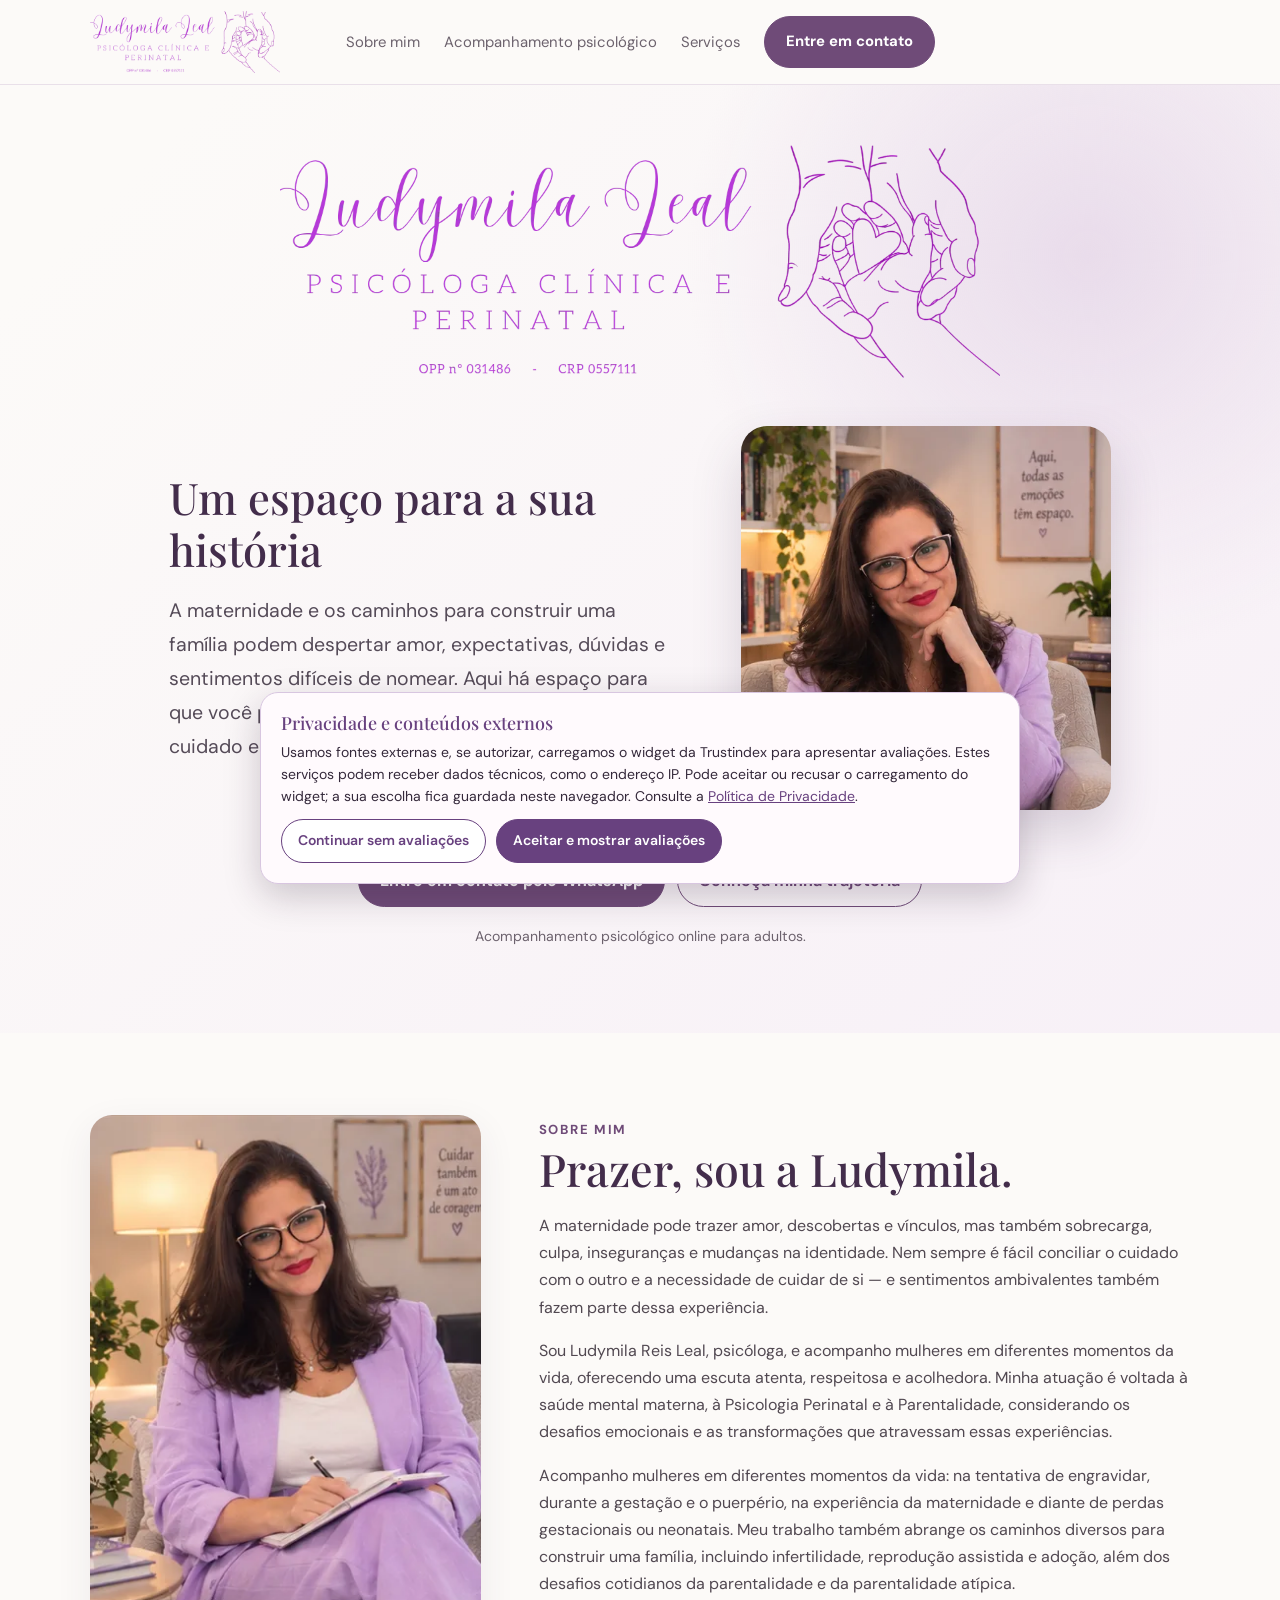
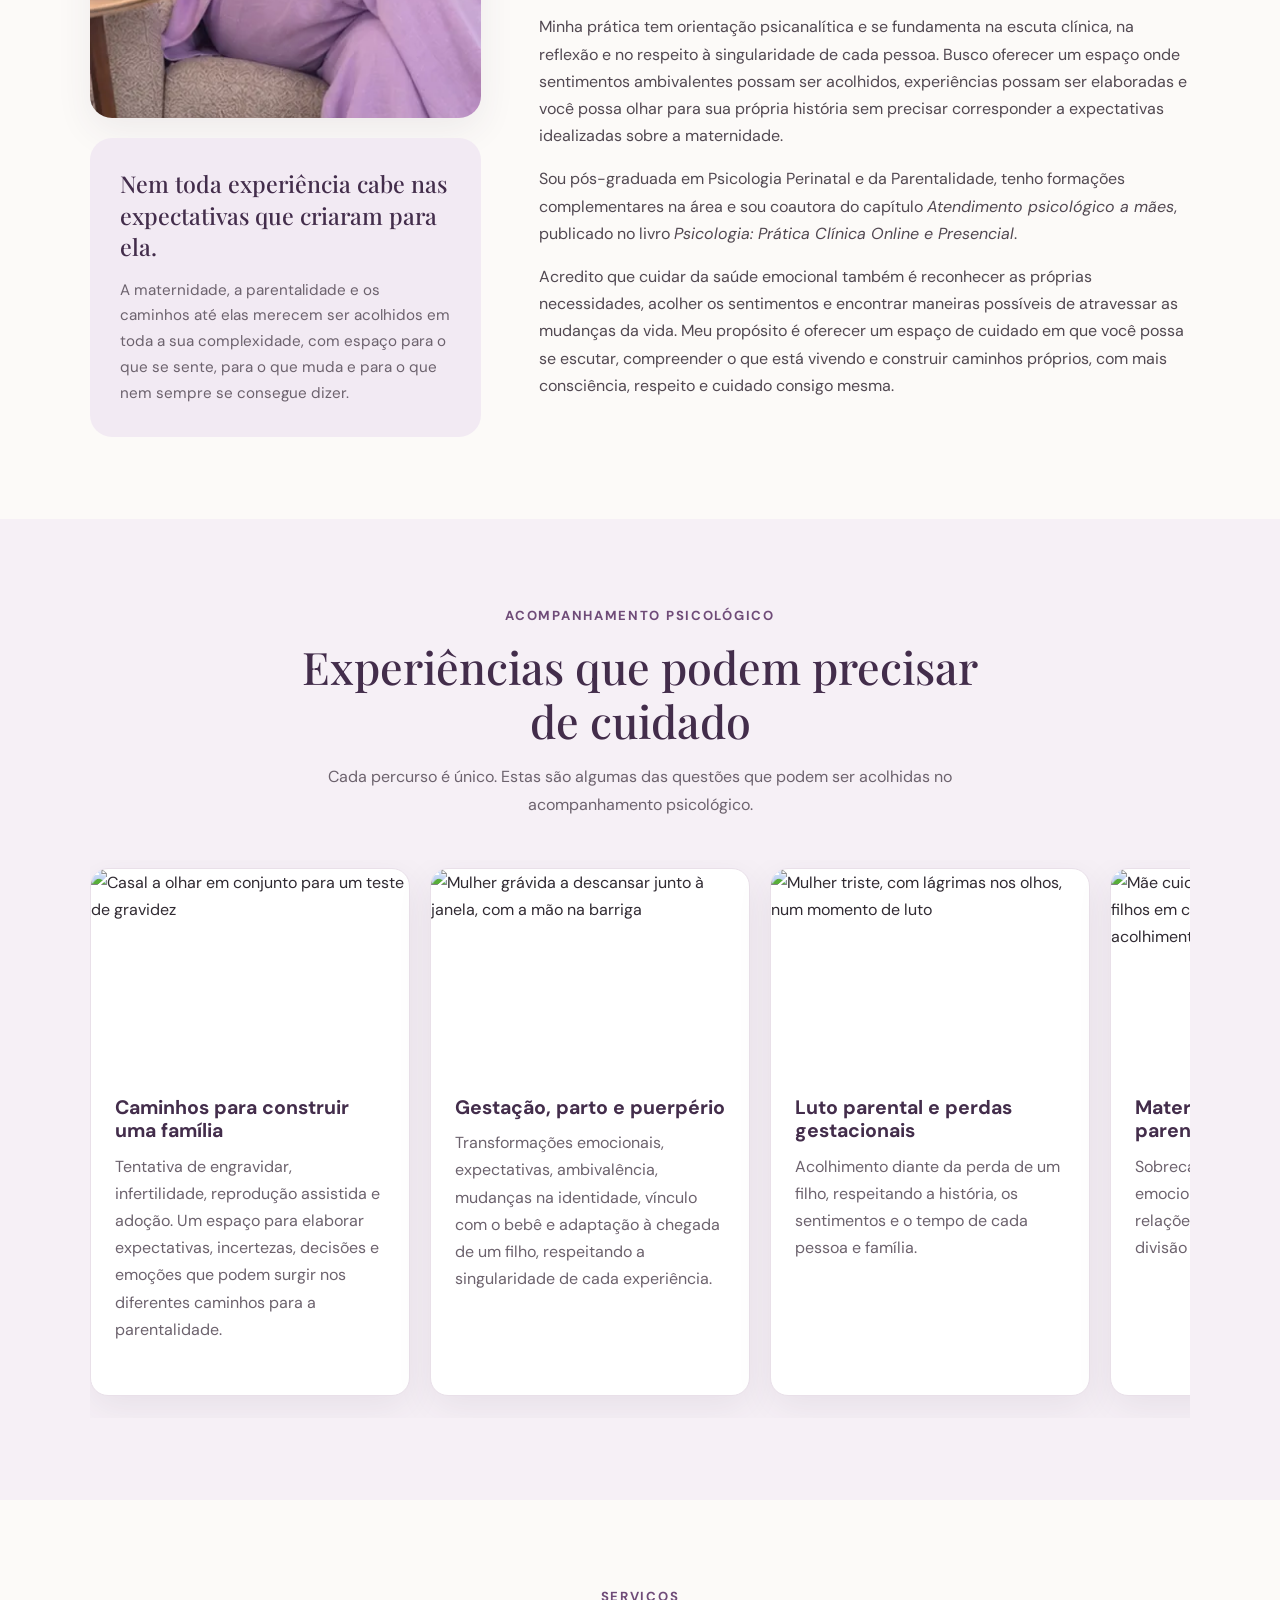
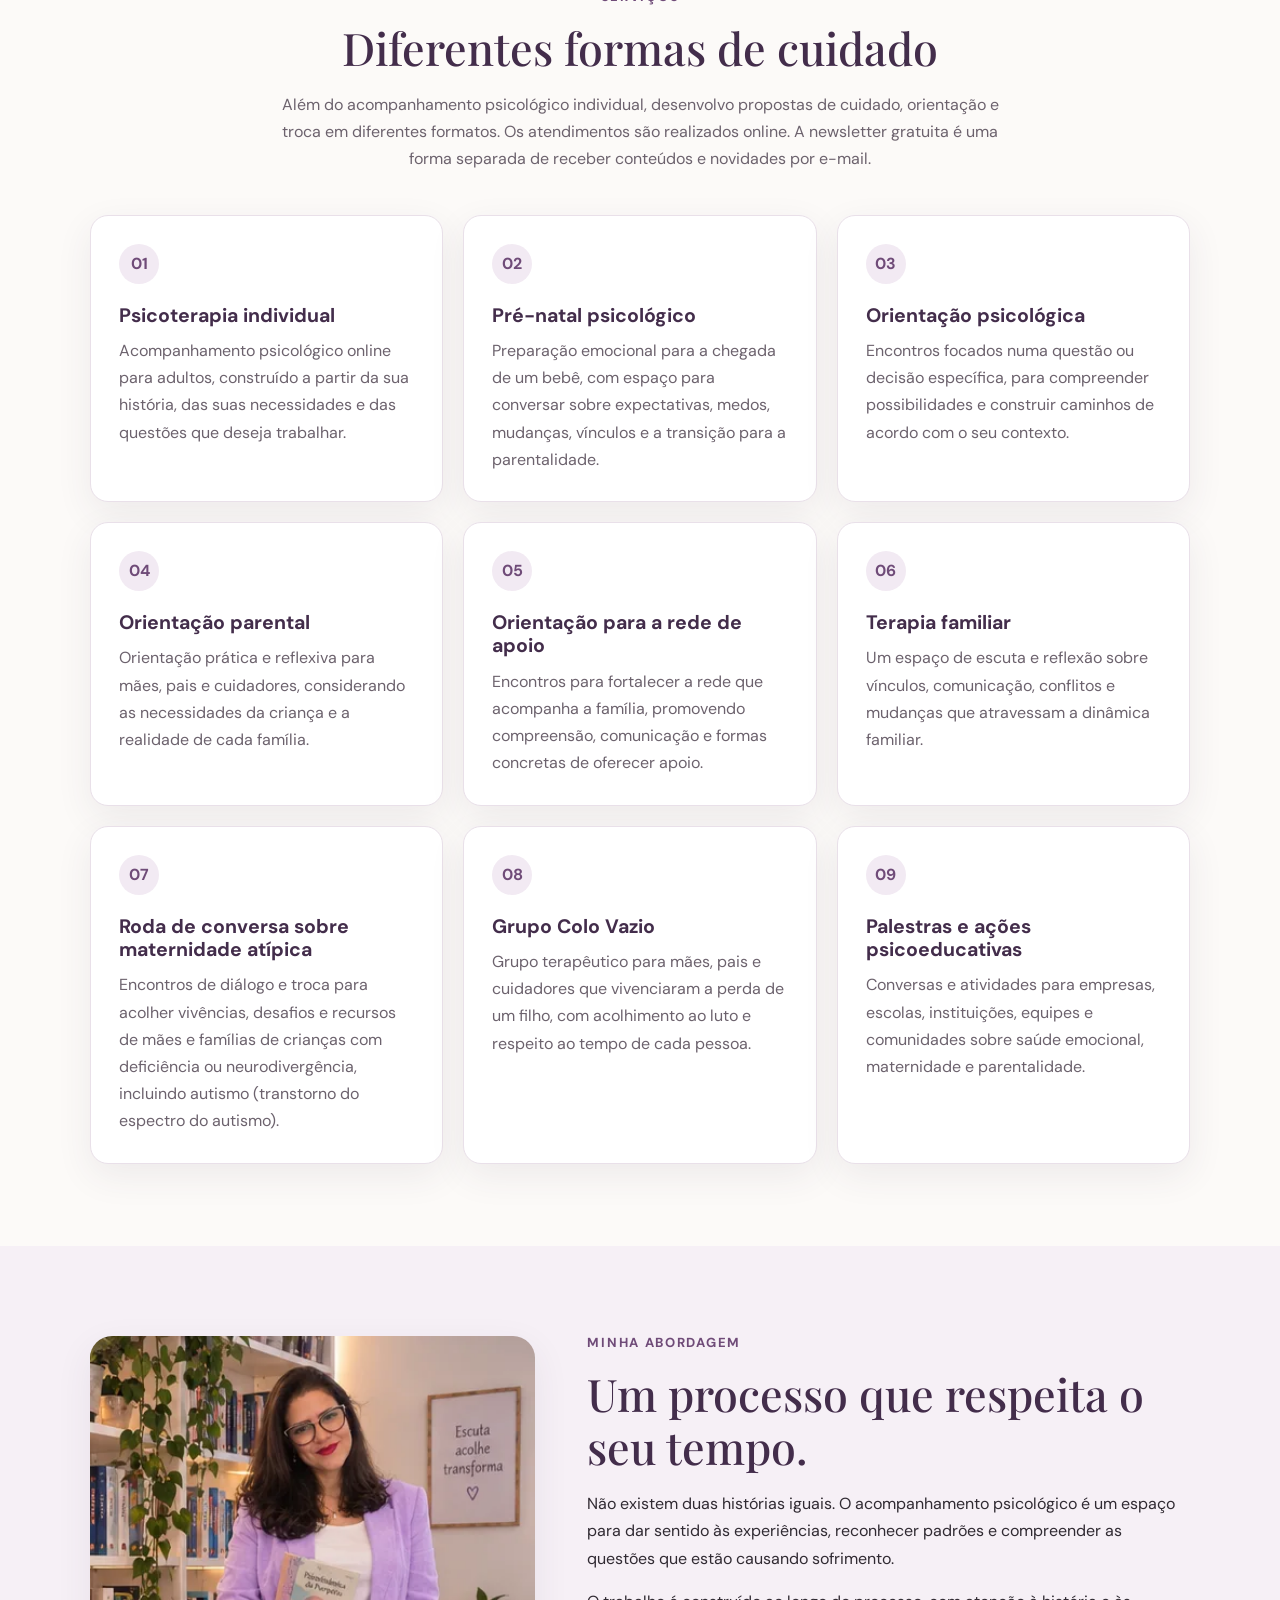
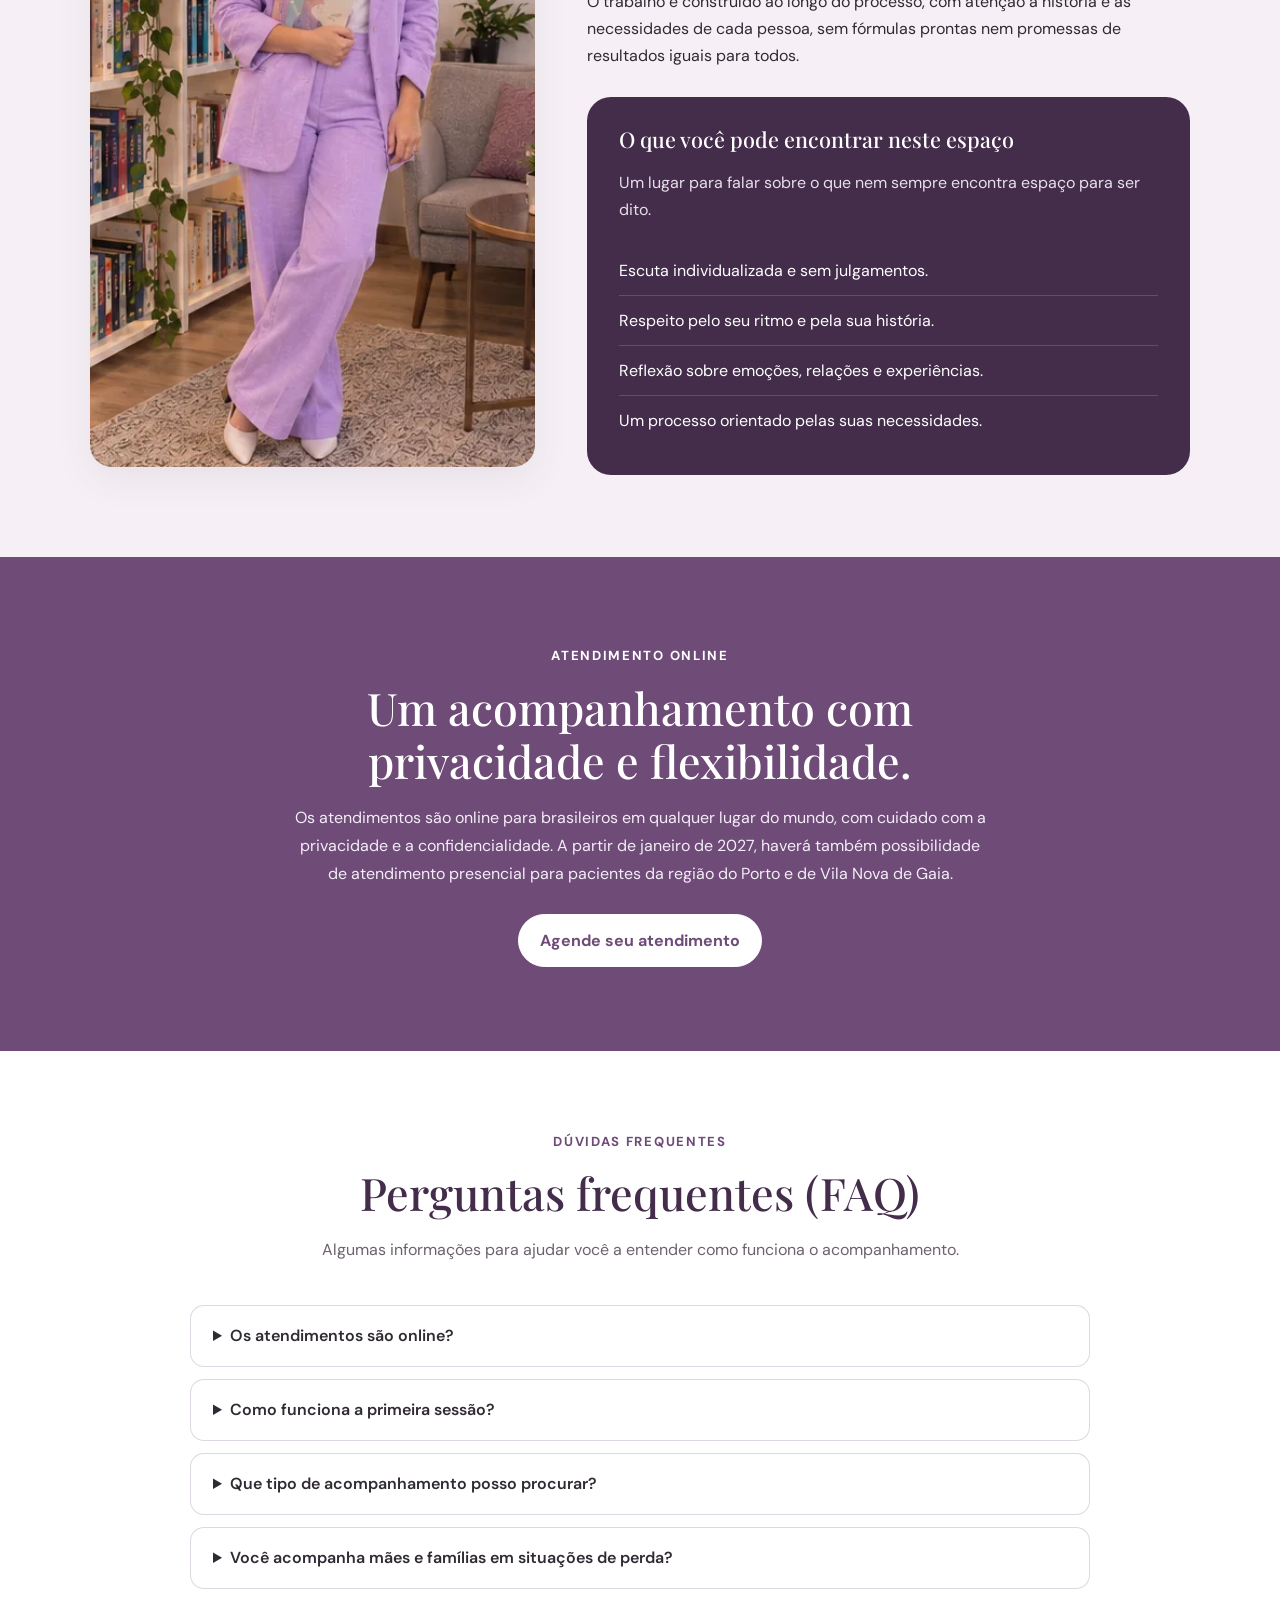
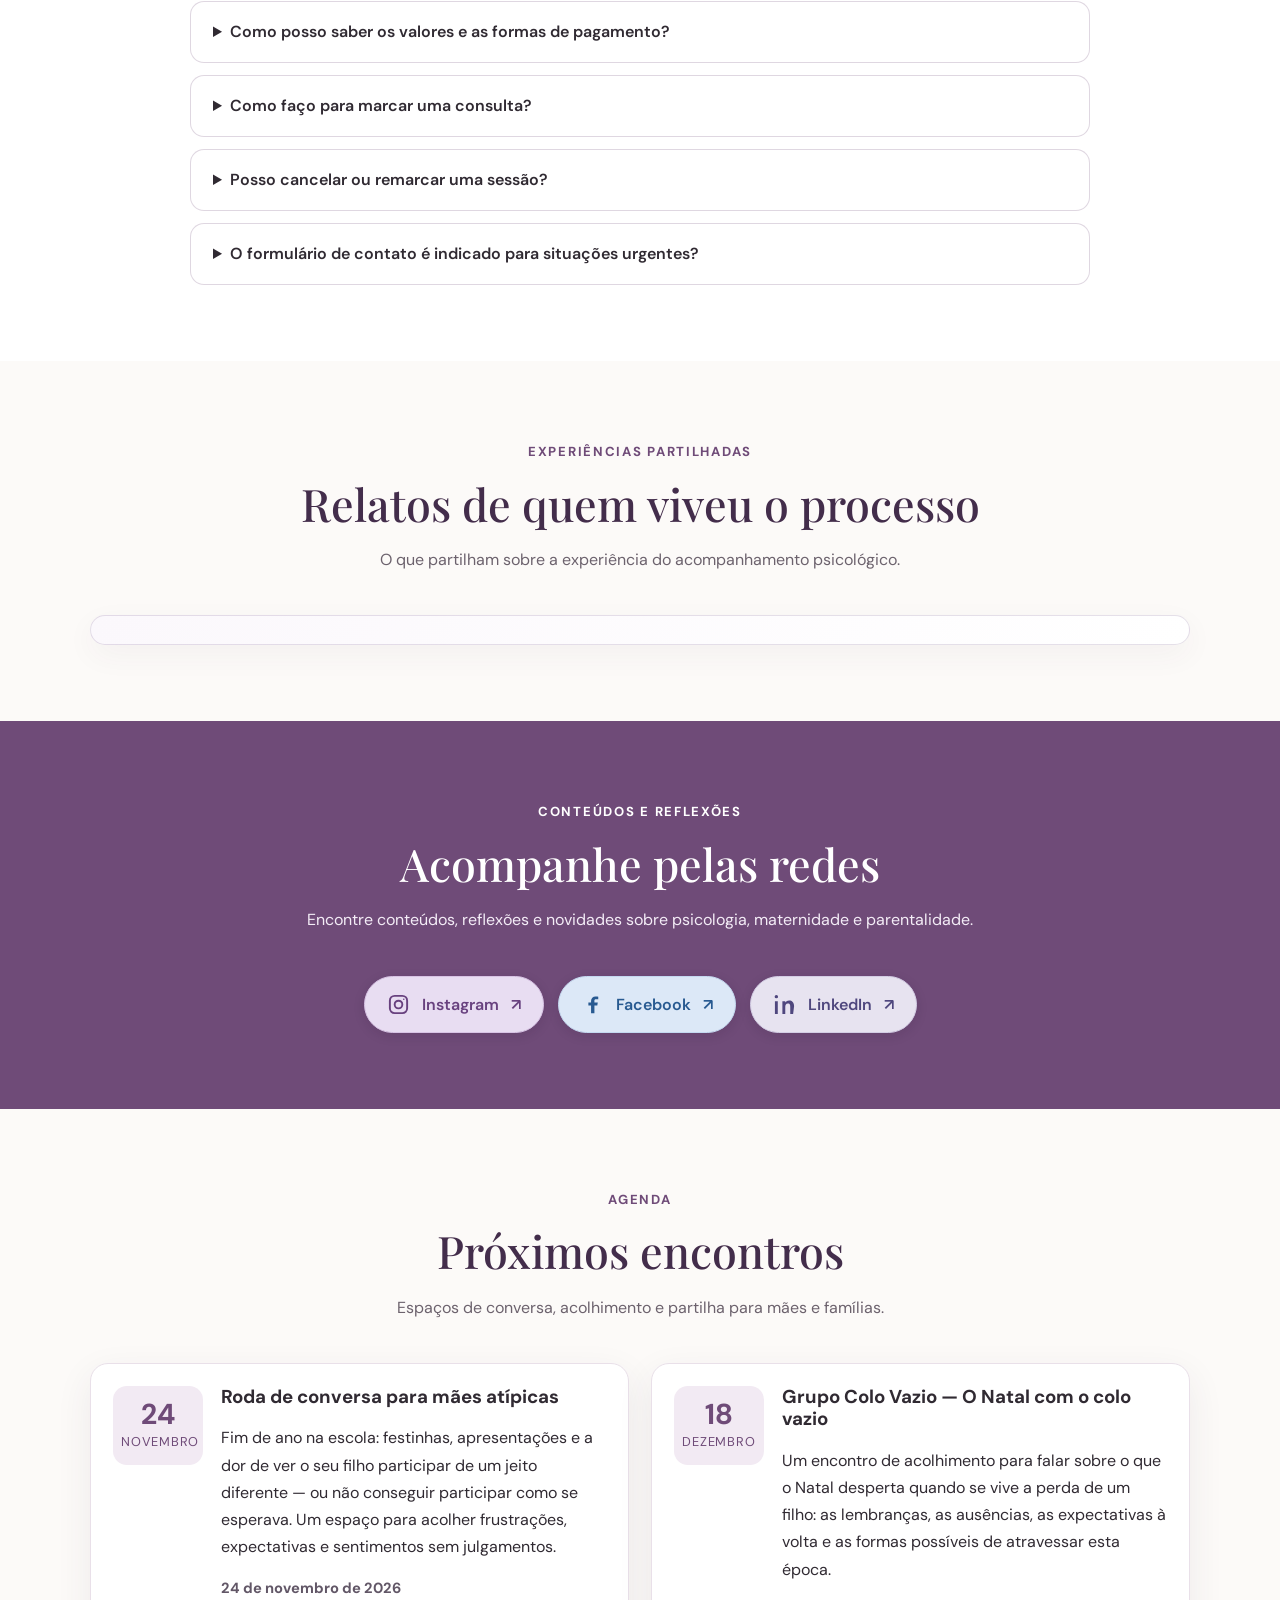
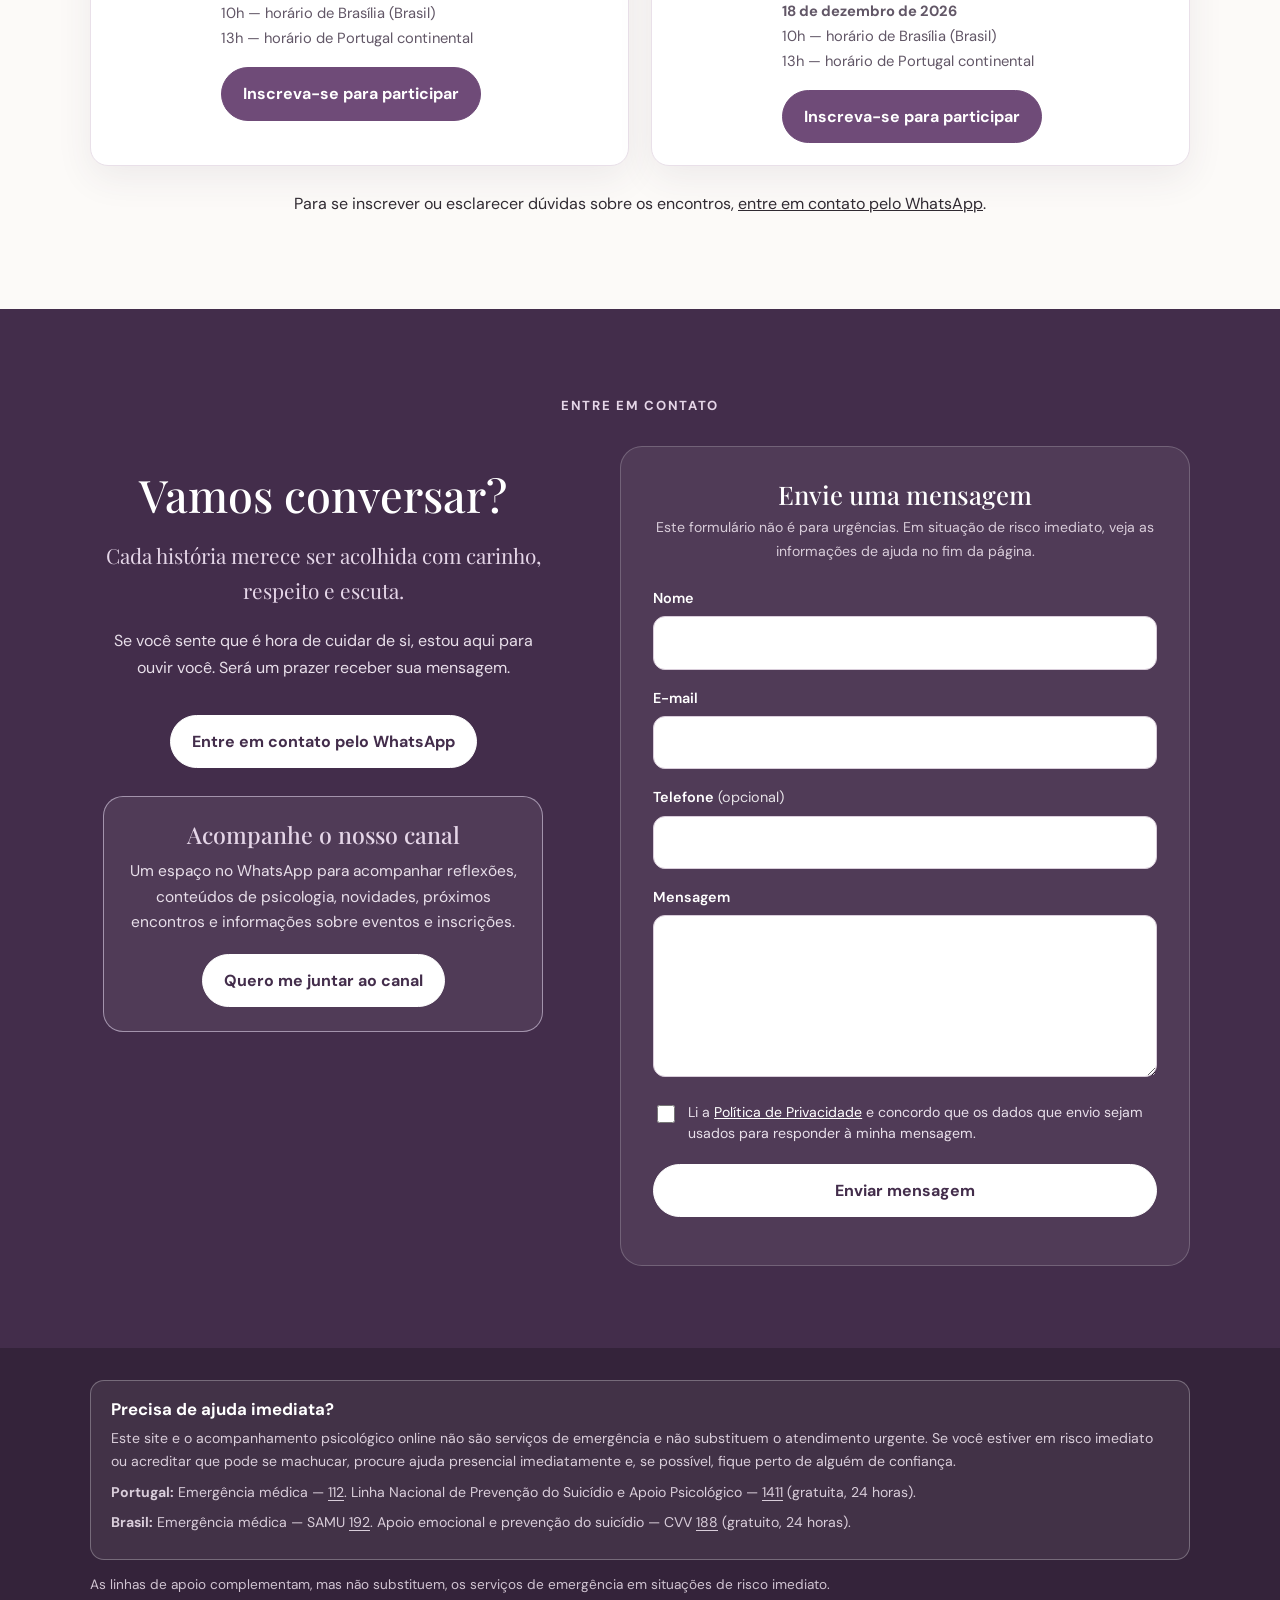
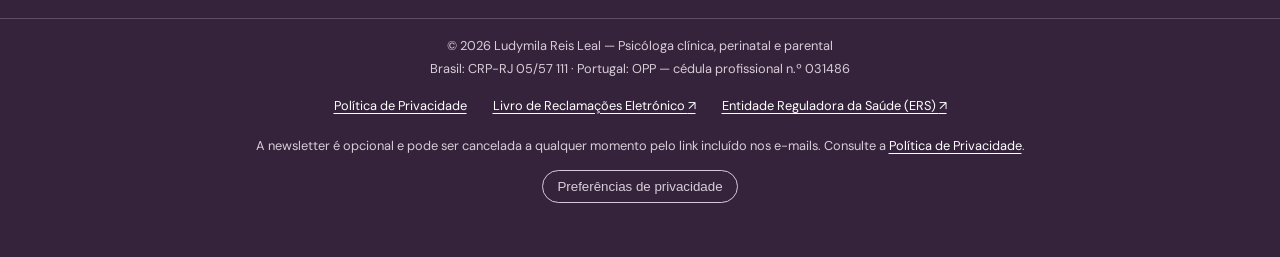
==== index.html @ f48ace77 "v0.5" ====
<!DOCTYPE html>

<html lang="pt-BR">
<head>
<meta charset="utf-8"/>
<meta content="width=device-width, initial-scale=1.0" name="viewport"/>
<meta content="Ludymila Reis Leal, psicóloga perinatal e da parentalidade. Acompanhamento psicológico online para adultos em questões de maternidade, parentalidade, reprodução assistida, adoção, luto parental e parentalidade atípica." name="description"/>
<meta content="#6f4b78" name="theme-color"/>
<title>Psicóloga Ludymila Leal | Psicologia Perinatal e da Parentalidade</title>
<link href="favicon.ico" rel="icon" sizes="any"/>
<link href="[data-uri]" rel="icon" sizes="32x32" type="image/png"/>
<link href="[data-uri]" rel="apple-touch-icon"/>
<link href="https://fonts.googleapis.com" rel="preconnect"/>
<link crossorigin="" href="https://fonts.gstatic.com" rel="preconnect"/>
<link href="https://fonts.googleapis.com/css2?family=DM+Sans:wght@400;500;600;700&amp;family=Playfair+Display:wght@500;600&amp;display=swap" rel="stylesheet"/>
<script>document.documentElement.classList.add("js");</script>
<link href="styles.css?v=1" rel="stylesheet"/>
<link href="https://form.maildroppa.com/index.css" rel="stylesheet"/>
<script defer src="script.js?v=1"></script>
</head>
<body>
<a class="skip-link" href="#conteudo">Pular para o conteúdo</a>
<!-- Os botões de contato abrem a conversa direta no WhatsApp (https://wa.me/5524998476464). -->
<header>
<div class="container nav">
<a aria-label="Ludymila Leal — início da página" class="brand" href="#inicio"><img alt="Ludymila Leal — Psicóloga clínica e perinatal" decoding="async" height="373" src="logo-ludymila.webp" width="1080"/></a>
<button aria-controls="menu-principal" aria-expanded="false" aria-label="Abrir menu" class="menu-toggle" type="button"><span></span></button>
<nav aria-label="Navegação principal" id="menu-principal">
<ul>
<li><a href="#sobre">Sobre mim</a></li>
<li><a href="#acompanhamento">Acompanhamento psicológico</a></li>
<li><a href="#servicos-complementares">Serviços</a></li>
<li><a class="button" href="#contatos">Entre em contato</a></li>
</ul>
</nav>
</div>
</header>
<main id="conteudo">
<section class="hero" id="inicio">
<div class="container">
<h1 class="hero-logo">
<img alt="Ludymila Leal — Psicóloga Clínica e Perinatal" height="373" src="logo-ludymila.webp" width="1080"/>
</h1>
</div>
<div class="container hero-grid">
<div class="hero-text">
<h2 class="hero-title">Um espaço para a sua história</h2>
<p>A maternidade e os caminhos para construir uma família podem despertar amor, expectativas, dúvidas e sentimentos difíceis de nomear. Aqui há espaço para que você possa olhar para essas experiências com cuidado e sem julgamentos.</p>
</div>
<figure class="hero-photo">
<img alt="Ludymila Leal sentada em uma poltrona, vestindo terno lilás, escrevendo em um caderno, em ambiente acolhedor" fetchpriority="high" height="497" src="foto-sentada-nova.webp" width="369"/>
</figure>
</div>
<div class="container hero-cta">
<div class="hero-actions">
<a class="button" href="https://wa.me/5524998476464" rel="noopener noreferrer" target="_blank">Entre em contato pelo WhatsApp</a>
<a class="button outline" href="#sobre">Conheça minha trajetória</a>
</div>
<div class="hero-note">Acompanhamento psicológico online para adultos.</div>
</div>
</section>
<section id="sobre">
<div class="container about-grid">
<div class="about-side">
<figure class="about-photo">
<img alt="Ludymila Reis Leal, psicóloga" decoding="async" height="613" loading="lazy" src="foto-13-sobre-mim.webp" width="397"/>
</figure>
<aside class="about-aside">
<strong>Nem toda experiência cabe nas expectativas que criaram para ela.</strong>
<p>A maternidade, a parentalidade e os caminhos até elas merecem ser acolhidos em toda a sua complexidade, com espaço para o que se sente, para o que muda e para o que nem sempre se consegue dizer.</p>
</aside>
</div>
<div class="about-copy">
<span class="eyebrow">Sobre mim</span>
<h2>Prazer, sou a Ludymila.</h2>
<p>A maternidade pode trazer amor, descobertas e vínculos, mas também sobrecarga, culpa, inseguranças e mudanças na identidade. Nem sempre é fácil conciliar o cuidado com o outro e a necessidade de cuidar de si — e sentimentos ambivalentes também fazem parte dessa experiência.</p>
<p>Sou Ludymila Reis Leal, psicóloga, e acompanho mulheres em diferentes momentos da vida, oferecendo uma escuta atenta, respeitosa e acolhedora. Minha atuação é voltada à saúde mental materna, à Psicologia Perinatal e à Parentalidade, considerando os desafios emocionais e as transformações que atravessam essas experiências.</p>
<p>Acompanho mulheres em diferentes momentos da vida: na tentativa de engravidar, durante a gestação e o puerpério, na experiência da maternidade e diante de perdas gestacionais ou neonatais. Meu trabalho também abrange os caminhos diversos para construir uma família, incluindo infertilidade, reprodução assistida e adoção, além dos desafios cotidianos da parentalidade e da parentalidade atípica.</p>
<p>Minha prática tem orientação psicanalítica e se fundamenta na escuta clínica, na reflexão e no respeito à singularidade de cada pessoa. Busco oferecer um espaço onde sentimentos ambivalentes possam ser acolhidos, experiências possam ser elaboradas e você possa olhar para sua própria história sem precisar corresponder a expectativas idealizadas sobre a maternidade.</p>
<p>Sou pós-graduada em Psicologia Perinatal e da Parentalidade, tenho formações complementares na área e sou coautora do capítulo <em>Atendimento psicológico a mães</em>, publicado no livro <em>Psicologia: Prática Clínica Online e Presencial</em>.</p>
<p>Acredito que cuidar da saúde emocional também é reconhecer as próprias necessidades, acolher os sentimentos e encontrar maneiras possíveis de atravessar as mudanças da vida. Meu propósito é oferecer um espaço de cuidado em que você possa se escutar, compreender o que está vivendo e construir caminhos próprios, com mais consciência, respeito e cuidado consigo mesma.</p>
</div>
</div>
</section>
<section class="services" id="acompanhamento">
<div class="container">
<div class="section-heading">
<span class="eyebrow">Acompanhamento psicológico</span>
<h2>Experiências que podem precisar de cuidado</h2>
<p>Cada percurso é único. Estas são algumas das questões que podem ser acolhidas no acompanhamento psicológico.</p>
</div>
<div class="pathways-track" aria-label="Percursos em que o acompanhamento psicológico pode ajudar; deslize horizontalmente para ver todos os temas" tabindex="0">
<article class="card pathway-card"><img loading="lazy" src="https://images.pexels.com/photos/6284973/pexels-photo-6284973.jpeg?auto=compress&amp;cs=tinysrgb&amp;w=900" alt="Casal a olhar em conjunto para um teste de gravidez"><div class="pathway-copy"><h3>Caminhos para construir uma família</h3><p>Tentativa de engravidar, infertilidade, reprodução assistida e adoção. Um espaço para elaborar expectativas, incertezas, decisões e emoções que podem surgir nos diferentes caminhos para a parentalidade.</p></div></article>
<article class="card pathway-card"><img loading="lazy" src="https://images.pexels.com/photos/5424612/pexels-photo-5424612.jpeg?auto=compress&amp;cs=tinysrgb&amp;w=900" alt="Mulher grávida a descansar junto à janela, com a mão na barriga"><div class="pathway-copy"><h3>Gestação, parto e puerpério</h3><p>Transformações emocionais, expectativas, ambivalência, mudanças na identidade, vínculo com o bebê e adaptação à chegada de um filho, respeitando a singularidade de cada experiência.</p></div></article>
<article class="card pathway-card"><img loading="lazy" src="https://images.squarespace-cdn.com/content/v1/6022d7b0fb4b2a5148ee0d1e/46d7e075-c078-408e-af8f-b31fa099dfee/Grief%2Bin%2Bno%2Buncertain%2Bterms.png" alt="Mulher triste, com lágrimas nos olhos, num momento de luto"><div class="pathway-copy"><h3>Luto parental e perdas gestacionais</h3><p>Acolhimento diante da perda de um filho, respeitando a história, os sentimentos e o tempo de cada pessoa e família.</p></div></article>
<article class="card pathway-card"><img loading="lazy" src="https://images.pexels.com/photos/27176460/pexels-photo-27176460.jpeg?auto=compress&amp;cs=tinysrgb&amp;w=900" alt="Mãe cuidando carinhosamente dos dois filhos em casa, em um momento de acolhimento familiar"><div class="pathway-copy"><h3>Maternidade e parentalidade</h3><p>Sobrecarga, culpa, exaustão emocional, ambivalência parental, relações familiares, vínculos e divisão do cuidado no quotidiano.</p></div></article>
<article class="card pathway-card"><img loading="lazy" src="https://images.pexels.com/photos/6182115/pexels-photo-6182115.jpeg?auto=compress&amp;cs=tinysrgb&amp;w=900" alt="Mãe sorrindo e passando tempo com a filha com síndrome de Down durante um piquenique no parque, imagem ilustrativa de acolhimento e parentalidade atípica"><div class="pathway-copy"><h3>Parentalidade atípica</h3><p>Acolhimento às vivências de famílias de crianças com deficiência ou neurodivergência, aos desafios após um diagnóstico e à busca por inclusão e apoio.</p></div></article>
<article class="card pathway-card"><img loading="lazy" src="https://primary.jwwb.nl/public/y/i/o/temp-gyycitdjbjafcpobwzpd/sesja-terapeutyczna-w-jasnym-biurze-high.png?crop=1.3333%3A1%2Coffset-x0&amp;enable=upscale&amp;enable-io=true&amp;width=800" alt="Psicóloga a escutar uma pessoa durante uma sessão de terapia num consultório acolhedor"><div class="pathway-copy"><h3>Saúde emocional na vida adulta</h3><p>Ansiedade, depressão, luto, dificuldades nos relacionamentos e transições de vida que merecem atenção, escuta e cuidado.</p></div></article>
<article class="card pathway-card"><img loading="lazy" src="https://images.pexels.com/photos/5270578/pexels-photo-5270578.jpeg?auto=compress&amp;cs=tinysrgb&amp;w=900" alt="Mulher com mala em terminal de aeroporto, imagem ilustrativa de mudanças e vida no exterior"><div class="pathway-copy"><h3>Imigração, vida no exterior e pertencimento</h3><p>Acolhimento psicológico para mulheres imigrantes, expatriadas e brasileiras que vivem fora do país de origem. Um espaço para elaborar mudanças, saudade, adaptação cultural, vínculos, identidade e a construção de pertencimento em uma nova etapa da vida.</p></div></article>
</div>
</div>
</section>
<section class="plain" id="servicos-complementares">
<div class="container">
<div class="section-heading">
<span class="eyebrow">Serviços</span>
<h2>Diferentes formas de cuidado</h2>
<p>Além do acompanhamento psicológico individual, desenvolvo propostas de cuidado, orientação e troca em diferentes formatos. Os atendimentos são realizados online. A newsletter gratuita é uma forma separada de receber conteúdos e novidades por e-mail.</p>
</div>
<div class="cards three"><article class="card"><div aria-hidden="true" class="number">01</div><h3>Psicoterapia individual</h3><p>Acompanhamento psicológico online para adultos, construído a partir da sua história, das suas necessidades e das questões que deseja trabalhar.</p></article><article class="card"><div aria-hidden="true" class="number">02</div><h3>Pré-natal psicológico</h3><p>Preparação emocional para a chegada de um bebê, com espaço para conversar sobre expectativas, medos, mudanças, vínculos e a transição para a parentalidade.</p></article><article class="card"><div aria-hidden="true" class="number">03</div><h3>Orientação psicológica</h3><p>Encontros focados numa questão ou decisão específica, para compreender possibilidades e construir caminhos de acordo com o seu contexto.</p></article><article class="card"><div aria-hidden="true" class="number">04</div><h3>Orientação parental</h3><p>Orientação prática e reflexiva para mães, pais e cuidadores, considerando as necessidades da criança e a realidade de cada família.</p></article><article class="card"><div aria-hidden="true" class="number">05</div><h3>Orientação para a rede de apoio</h3><p>Encontros para fortalecer a rede que acompanha a família, promovendo compreensão, comunicação e formas concretas de oferecer apoio.</p></article><article class="card"><div aria-hidden="true" class="number">06</div><h3>Terapia familiar</h3><p>Um espaço de escuta e reflexão sobre vínculos, comunicação, conflitos e mudanças que atravessam a dinâmica familiar.</p></article><article class="card"><div aria-hidden="true" class="number">07</div><h3>Roda de conversa sobre maternidade atípica</h3><p>Encontros de diálogo e troca para acolher vivências, desafios e recursos de mães e famílias de crianças com deficiência ou neurodivergência, incluindo autismo (transtorno do espectro do autismo).</p></article><article class="card"><div aria-hidden="true" class="number">08</div><h3>Grupo Colo Vazio</h3><p>Grupo terapêutico para mães, pais e cuidadores que vivenciaram a perda de um filho, com acolhimento ao luto e respeito ao tempo de cada pessoa.</p></article><article class="card"><div aria-hidden="true" class="number">09</div><h3>Palestras e ações psicoeducativas</h3><p>Conversas e atividades para empresas, escolas, instituições, equipes e comunidades sobre saúde emocional, maternidade e parentalidade.</p></article></div>
</div>
</section>
<section class="services" id="abordagem">
<div class="container approach-grid">
<figure class="approach-photo">
<img alt="Ludymila Reis Leal em seu consultório" decoding="async" height="676" loading="lazy" src="foto-14-minha-abordagem.webp" width="412"/>
</figure>
<div>
<span class="eyebrow">Minha abordagem</span>
<h2>Um processo que respeita o seu tempo.</h2>
<p>Não existem duas histórias iguais. O acompanhamento psicológico é um espaço para dar sentido às experiências, reconhecer padrões e compreender as questões que estão causando sofrimento.</p>
<p>O trabalho é construído ao longo do processo, com atenção à história e às necessidades de cada pessoa, sem fórmulas prontas nem promessas de resultados iguais para todos.</p>
<div class="approach-panel">
<h3>O que você pode encontrar neste espaço</h3>
<p>Um lugar para falar sobre o que nem sempre encontra espaço para ser dito.</p>
<ul class="approach-list">
<li>Escuta individualizada e sem julgamentos.</li>
<li>Respeito pelo seu ritmo e pela sua história.</li>
<li>Reflexão sobre emoções, relações e experiências.</li>
<li>Um processo orientado pelas suas necessidades.</li>
</ul>
</div>
</div>
</div>
</section>
<section class="online plain" id="atendimento">
<div class="container online-inner">
<span class="eyebrow">Atendimento online</span>
<h2>Um acompanhamento com privacidade e flexibilidade.</h2>
<p>Os atendimentos são online para brasileiros em qualquer lugar do mundo, com cuidado com a privacidade e a confidencialidade. A partir de janeiro de 2027, haverá também possibilidade de atendimento presencial para pacientes da região do Porto e de Vila Nova de Gaia.</p>
<a class="button" href="https://wa.me/5524998476464" rel="noopener noreferrer" target="_blank">Agende seu atendimento</a>
</div>
</section>
<section class="plain extra-section" id="perguntas-frequentes">
<div class="container">
<div class="section-heading"><span class="eyebrow">Dúvidas frequentes</span><h2>Perguntas frequentes (FAQ)</h2><p>Algumas informações para ajudar você a entender como funciona o acompanhamento.</p></div>
<div class="faq-list">
<details class="faq-item"><summary>Os atendimentos são online?</summary><p>Até dezembro de 2026, os atendimentos são exclusivamente online. A partir de janeiro de 2027, também haverá possibilidade de atendimento presencial no Porto e em Vila Nova de Gaia. O atendimento online pode ser realizado para pessoas no Brasil e noutros países, desde que seja possível garantir condições adequadas de privacidade e confidencialidade.</p></details>
<details class="faq-item"><summary>Como funciona a primeira sessão?</summary><p>A primeira sessão inclui uma entrevista clínica inicial e é um momento de escuta para conhecer a sua história, compreender o que motivou a procura e conversar sobre possibilidades de acompanhamento.</p></details>
<details class="faq-item"><summary>Que tipo de acompanhamento posso procurar?</summary><p>Existem diversas modalidades de acompanhamento. Após o primeiro contato pelo WhatsApp, você pode contar brevemente o que motivou a procura; a partir dessa conversa inicial, as possibilidades são discutidas e a indicação é pensada de acordo com cada situação.</p></details>
<details class="faq-item"><summary>Você acompanha mães e famílias em situações de perda?</summary><p>Sim. Ofereço acompanhamento psicológico especializado para pessoas e famílias que vivenciam o luto parental e perdas gestacionais, perinatais ou neonatais. Além da psicoterapia individual, o Grupo Colo Vazio é uma alternativa de cuidado em grupo para pais e mães que perderam um filho. Entre em contato pelo WhatsApp para conversarmos sobre a opção mais adequada à sua situação.</p></details>
<details class="faq-item"><summary>Como posso saber os valores e as formas de pagamento?</summary><p>Entre em contato pelo WhatsApp para receber informações atualizadas sobre os valores, a disponibilidade de agenda e as formas de pagamento.</p></details>
<details class="faq-item"><summary>Como faço para marcar uma consulta?</summary><p>Entre em contato pelo WhatsApp. Podemos conversar sobre a sua necessidade e os próximos passos para agendar.</p></details>
<details class="faq-item"><summary>Posso cancelar ou remarcar uma sessão?</summary><p>As condições de cancelamento e remarcação são informadas no momento do agendamento.</p></details>
<details class="faq-item"><summary>O formulário de contato é indicado para situações urgentes?</summary><p>Não. O formulário e o WhatsApp não são serviços de urgência. Em risco imediato, procure o serviço de emergência da sua região.</p></details>
</div>
</div>
</section><section class="plain extra-section" id="avaliacoes">
<div class="container">
<div class="section-heading"><span class="eyebrow">Experiências partilhadas</span><h2>Relatos de quem viveu o processo</h2><p>O que partilham sobre a experiência do acompanhamento psicológico.</p></div>
<div class="google-review-strip trustindex-reviews" aria-label="Avaliações do Google">
<div data-src="https://cdn.trustindex.io/loader.js?c413e4b8444e522cd226c9bd40d"></div>
</div>
</div>
</section><section class="plain extra-section" id="redes-sociais">
<div class="container">
<div class="section-heading"><span class="eyebrow">Conteúdos e reflexões</span><h2>Acompanhe pelas redes</h2><p>Encontre conteúdos, reflexões e novidades sobre psicologia, maternidade e parentalidade.</p></div>
<div class="social-links">
<a class="social-link" href="https://www.instagram.com/psiludymilaleal/" aria-label="Instagram de Ludymila Leal" rel="noopener noreferrer" target="_blank"><svg class="social-icon" viewBox="0 0 24 24" aria-hidden="true"><rect x="3" y="3" width="18" height="18" rx="5"/><circle cx="12" cy="12" r="4"/><circle cx="17.5" cy="6.5" r=".8" class="icon-fill"/></svg><span>Instagram</span><span aria-hidden="true">↗</span></a>
<a class="social-link" href="https://www.facebook.com/psicologaludymilaleal" aria-label="Facebook de Ludymila Leal" rel="noopener noreferrer" target="_blank"><svg class="social-icon social-facebook" viewBox="0 0 24 24" aria-hidden="true"><path d="M14 21v-8h3l.5-3H14V8c0-.9.3-1.5 1.6-1.5H18V3.8c-.5-.1-1.5-.2-2.8-.2-2.8 0-4.7 1.7-4.7 4.8V10H7.7v3h2.8v8z"/></svg><span>Facebook</span><span aria-hidden="true">↗</span></a>
<a class="social-link" href="https://www.linkedin.com/in/ludymila-leal-psicologa/" aria-label="LinkedIn de Ludymila Leal" rel="noopener noreferrer" target="_blank"><svg class="social-icon social-linkedin" viewBox="0 0 24 24" aria-hidden="true"><path d="M5 8.5H2V22h3zM3.5 2A1.8 1.8 0 1 0 3.5 5.6 1.8 1.8 0 0 0 3.5 2zM22 13.7c0-4.1-2.2-6-5.1-6-2.4 0-3.5 1.3-4.1 2.2V8.5h-3V22h3v-7.3c0-1.9.4-3.8 2.8-3.8s2.4 2.2 2.4 3.9V22h3z"/></svg><span>LinkedIn</span><span aria-hidden="true">↗</span></a>
</div>
</div>
</section><section class="plain extra-section" id="eventos">
<div class="container">
<div class="section-heading"><span class="eyebrow">Agenda</span><h2>Próximos encontros</h2><p>Espaços de conversa, acolhimento e partilha para mães e famílias.</p></div>
<div class="event-list">
<article class="event-card"><div class="event-date"><strong>24</strong><span>Novembro</span></div><div><h3>Roda de conversa para mães atípicas</h3><p>Fim de ano na escola: festinhas, apresentações e a dor de ver o seu filho participar de um jeito diferente — ou não conseguir participar como se esperava. Um espaço para acolher frustrações, expectativas e sentimentos sem julgamentos.</p><p class="event-meta"><strong>24 de novembro de 2026</strong><br>10h — horário de Brasília (Brasil)<br>13h — horário de Portugal continental</p><a class="button" href="https://wa.me/5524998476464?text=Ol%C3%A1%21%20Gostaria%20de%20me%20inscrever%20na%20roda%20de%20conversa%20para%20m%C3%A3es%20at%C3%ADpicas%20de%2024%20de%20novembro." rel="noopener noreferrer" target="_blank">Inscreva-se para participar</a></div></article>
<article class="event-card"><div class="event-date"><strong>18</strong><span>Dezembro</span></div><div><h3>Grupo Colo Vazio — O Natal com o colo vazio</h3><p>Um encontro de acolhimento para falar sobre o que o Natal desperta quando se vive a perda de um filho: as lembranças, as ausências, as expectativas à volta e as formas possíveis de atravessar esta época.</p><p class="event-meta"><strong>18 de dezembro de 2026</strong><br>10h — horário de Brasília (Brasil)<br>13h — horário de Portugal continental</p><a class="button" href="https://wa.me/5524998476464?text=Ol%C3%A1%21%20Gostaria%20de%20saber%20como%20participar%20da%20sess%C3%A3o%20do%20Grupo%20Colo%20Vazio%20de%2018%20de%20dezembro." rel="noopener noreferrer" target="_blank">Inscreva-se para participar</a></div></article>
</div>
<p style="text-align:center;margin-top:24px">Para se inscrever ou esclarecer dúvidas sobre os encontros, <a href="https://wa.me/5524998476464?text=Ol%C3%A1%21%20Gostaria%20de%20me%20inscrever%20nos%20pr%C3%B3ximos%20eventos." target="_blank" rel="noopener noreferrer">entre em contato pelo WhatsApp</a>.</p>
</div>
</section><section class="contact" id="contatos">
<div class="container">
<span class="eyebrow">Entre em contato</span>
<div class="contact-grid">
<div class="contact-intro">
<h2>Vamos conversar?</h2>
<p class="contact-phrase">Cada história merece ser acolhida com carinho, respeito e escuta.</p>
<p>Se você sente que é hora de cuidar de si, estou aqui para ouvir você. Será um prazer receber sua mensagem.</p>
<a class="button" href="https://wa.me/5524998476464" rel="noopener noreferrer" target="_blank">Entre em contato pelo WhatsApp</a>
<div class="channel-card">
<h3>Acompanhe o nosso canal</h3>
<p>Um espaço no WhatsApp para acompanhar reflexões, conteúdos de psicologia, novidades, próximos encontros e informações sobre eventos e inscrições.</p>
<a class="button" href="https://whatsapp.com/channel/0029VbEOJTE9WtBxAr5bQB3u" rel="noopener noreferrer" target="_blank">Quero me juntar ao canal</a>
</div>
</div>
<div class="contact-form-wrap">
<form action="https://formsubmit.co/ludymilaleal.contato@hotmail.com" class="contact-form" id="form-contato" method="POST">
<h3>Envie uma mensagem</h3>
<p class="form-note">Este formulário não é para urgências. Em situação de risco imediato, veja as informações de ajuda no fim da página.</p>
<div class="field">
<label for="f-nome">Nome</label>
<input autocomplete="name" id="f-nome" name="nome" required="" type="text"/>
</div>
<div class="field">
<label for="f-email">E-mail</label>
<input autocomplete="email" id="f-email" name="email" required="" type="email"/>
</div>
<div class="field">
<label for="f-telefone">Telefone <span style="font-weight:400;opacity:.85">(opcional)</span></label>
<input autocomplete="tel" id="f-telefone" inputmode="tel" name="telefone" type="tel"/>
</div>
<div class="field">
<label for="f-mensagem">Mensagem</label>
<textarea id="f-mensagem" name="mensagem" required="" rows="5"></textarea>
</div>
<input aria-hidden="true" autocomplete="off" class="hp" name="_honey" tabindex="-1" type="text"/>
<input name="_subject" type="hidden" value="Nova mensagem pelo site"/>
<input name="_template" type="hidden" value="table"/>
<label class="consent">
<input name="consentimento" required="" type="checkbox" value="sim"/>
<span>Li a <a href="politica_privacidade_ludymila.html">Política de Privacidade</a> e concordo que os dados que envio sejam usados para responder à minha mensagem.</span>
</label>
<button class="button" type="submit">Enviar mensagem</button>
<p aria-live="polite" class="form-status" id="form-status" role="status"></p>
</form>
</div>
</div>
</div>
</section>
</main>
<footer>
<div class="container">
<div class="footer-cols">
<div class="footer-emergency-column">
<div aria-labelledby="emergency-title" class="emergency" role="note">
<h3 id="emergency-title">Precisa de ajuda imediata?</h3>
<p>Este site e o acompanhamento psicológico online não são serviços de emergência e não substituem o atendimento urgente. Se você estiver em risco imediato ou acreditar que pode se machucar, procure ajuda presencial imediatamente e, se possível, fique perto de alguém de confiança.</p>
<p><strong>Portugal:</strong> Emergência médica — <a href="tel:112">112</a>. Linha Nacional de Prevenção do Suicídio e Apoio Psicológico — <a href="tel:1411">1411</a> (gratuita, 24 horas).</p>
<p><strong>Brasil:</strong> Emergência médica — SAMU <a href="tel:192">192</a>. Apoio emocional e prevenção do suicídio — CVV <a href="tel:188">188</a> (gratuito, 24 horas).</p>
</div>
<p class="disclaimer">As linhas de apoio complementam, mas não substituem, os serviços de emergência em situações de risco imediato.</p>
</div>
<script async src="https://form.maildroppa.com/md-form-loader.js" data-md-form="1b662fca-73d5-49b6-bbd3-b72c9719d355"></script>

<!-- <div class="footer-newsletter">
<section aria-labelledby="newsletter-title" class="newsletter-section" id="newsletter">
<div class="newsletter-shell">
<div><div data-id="maildroppa-form-1b662fca-73d5-49b6-bbd3-b72c9719d355" style="font-family:inherit;" data-md-topic-offer="[[&quot;d5a5643e-1e92-4a83-94cb-15bba17ae659&quot;,&quot;SELECTABLE&quot;,&quot;Declaração&quot;]]" data-md-styling="website"><div data-md-form="1b662fca-73d5-49b6-bbd3-b72c9719d355" data-md-signup-canvas-root="true" class="
        md-form-overriden-1b662fca-73d5-49b6-bbd3-b72c9719d355
        md-embedded-form md-embedded-form-1b662fca-73d5-49b6-bbd3-b72c9719d355
        md-embedded-form--variant-default
        md-embedded-form--signup-canvas"><div class="md-embedded-form--body" data-id="maildroppa-form--body" style="background-color:transparent;border:0;border-radius:0;margin-bottom:0;padding:0;"><div class="md-signup-canvas" data-md-columns-stacked="true" style="--md-signup-canvas-default-block-spacing:16px;--md-signup-canvas-mobile-page-padding:14px;--md-signup-canvas-stack-breakpoint:720px;color:#20283a;font-family:inherit;max-width:640px;margin:0 auto;width:100%;"><div class="md-signup-canvas--nodes" style="display:flex;flex-direction:column;gap:var(--md-signup-canvas-default-block-spacing);"><section class="md-signup-canvas--box" style="align-items:start;background-color:#E5C8F1;border:0px solid #000000;border-radius:8px;display:block;overflow-wrap:anywhere;padding:32px 32px 32px 32px;--md-signup-canvas-mobile-box-padding:20px 20px 20px 20px;--md-signup-canvas-mobile-column-gap:16px;--md-signup-canvas-narrow-mobile-box-padding:16px 16px 16px 16px;"><div class="md-signup-canvas--columns" style="align-items:start;display:grid;gap:16px;grid-template-columns:minmax(0, 1fr);grid-template-rows:auto;justify-items:start;min-width:0px;"><div class="md-signup-canvas--column" style="align-items:stretch;background-color:transparent;border:0px solid #d8e4ee;border-radius:0px;display:flex;flex-direction:column;gap:16px;justify-content:start;min-height:0px;min-width:0px;padding:0px 0px 0px 0px;width:100%;--md-signup-canvas-mobile-column-padding:0px 0px 0px 0px;"><div class="md-signup-canvas--text" style="border-radius:0px;color:#000000;font-family:inherit;--md-signup-canvas-mobile-font-size:24px;font-size:24px;font-weight:800;letter-spacing:0px;line-height:120%;text-align:center;text-decoration:none;"><div><p style="margin:0px;"><span class="md-signup-canvas--rich-text-segment">Conteúdos para você acompanhar 💌</span></p></div></div><div class="md-signup-canvas--text" style="border-radius:0px;color:#000000;font-family:inherit;--md-signup-canvas-mobile-font-size:17px;font-size:17px;font-weight:400;letter-spacing:0px;line-height:135%;text-align:center;text-decoration:none;"><div><p style="margin:0px;"><span class="md-signup-canvas--rich-text-segment">Receba reflexões sobre Psicologia, maternidade e parentalidade, além de novidades sobre grupos terapêuticos, rodas de conversa e palestras.</span></p></div></div><div data-id="maildroppa-dynamicForm" data-md-signup-canvas-form="generated-signup-form" style="--md-signup-canvas-input-background:#ffffff;--md-signup-canvas-input-border-color:#E7B943;--md-signup-canvas-input-border-radius:8px;--md-signup-canvas-input-border-size:1px;--md-signup-canvas-input-border-style:solid;--md-signup-canvas-input-label-color:#000000;--md-signup-canvas-input-label-font-size:17px;--md-signup-canvas-input-label-font-weight:400;--md-signup-canvas-input-label-text-align:left;--md-signup-canvas-input-placeholder-color:#9AA4B2;--md-signup-canvas-input-text-color:#000000;background-color:#E5C8F1;border-radius:8px;padding:0px 0px 0px 0px;"><form method="post" action="https://api.maildroppa.com/subscribe" class="md-embedded-form--form-1b662fca-73d5-49b6-bbd3-b72c9719d355" id="mainForm-1b662fca-73d5-49b6-bbd3-b72c9719d355" style="display:flex;flex-direction:column;gap:14px;"><div><input name="fields[0].name" value="first_name" type="hidden"><label class="md-embedded-form--input-wrapper"><div class="md-embedded-form--input-title">First name</div><div class="md-embedded-form--input"><input name="fields[0].value" class="md-embedded-form--input-el" placeholder="First name" tabindex="1" type="text" maxlength="255"></div></label><div class="md-embedded-form--error" data-error-wrapper="error-first_name-1b662fca-73d5-49b6-bbd3-b72c9719d355" style="display: none;"></div></div><div><input name="fields[1].name" value="email" type="hidden"><label class="md-embedded-form--input-wrapper"><div class="md-embedded-form--input-title">Email</div><div class="md-embedded-form--input"><input name="fields[1].value" class="md-embedded-form--input-el" placeholder="Email" tabindex="2" required="" type="email" maxlength="255"></div></label><div class="md-embedded-form--error" data-error-wrapper="error-email-1b662fca-73d5-49b6-bbd3-b72c9719d355" style="display: none;"></div></div><fieldset class="md-signup-topics"><legend class="md-embedded-form--input-title">Email topics</legend><label class="md-signup-topics--choice"><input aria-labelledby="topic-label-1b662fca-73d5-49b6-bbd3-b72c9719d355-d5a5643e-1e92-4a83-94cb-15bba17ae659" aria-describedby="topic-description-1b662fca-73d5-49b6-bbd3-b72c9719d355-d5a5643e-1e92-4a83-94cb-15bba17ae659" class="md-embedded-form--checkbox-input" data-required-multi-select="true" name="selectedTopicIds" required="" type="checkbox" value="d5a5643e-1e92-4a83-94cb-15bba17ae659"><span class="md-signup-topics--copy"><span class="md-signup-topics--label" id="topic-label-1b662fca-73d5-49b6-bbd3-b72c9719d355-d5a5643e-1e92-4a83-94cb-15bba17ae659">Declaração</span><span class="md-signup-topics--description" id="topic-description-1b662fca-73d5-49b6-bbd3-b72c9719d355-d5a5643e-1e92-4a83-94cb-15bba17ae659">Aceito receber conteúdos e novidades por e-mail. Posso cancelar minha inscrição a qualquer momento.</span></span></label><div class="md-embedded-form--error" data-error-wrapper="error-selectedTopicIds-1b662fca-73d5-49b6-bbd3-b72c9719d355" style="display: none;"></div></fieldset><div class="md-embedded-form--error md-embedded-form--submission-error" data-error-wrapper="error-form-1b662fca-73d5-49b6-bbd3-b72c9719d355" role="alert" style="display: none;"></div><div class="md-embedded-form--btn-wrapper" style="display:flex;justify-content:center;padding:0px 0px 0px 0px;"><button type="submit" class="md-embedded-form--btn" data-id="submit-button" style="align-items:center;background-color:#F0C14B;border-color:#9C7E31;border-radius:8px;border-style:solid;border-width:1px;box-sizing:border-box;color:#000000;display:inline-flex;font-family:inherit;--md-signup-canvas-mobile-font-size:16px;font-size:16px;font-weight:400;height:44px;justify-content:center;line-height:120%;padding:0px 24px 0px 24px;text-decoration:none;width:100%;--md-signup-canvas-mobile-button-min-height:44px;--md-signup-canvas-mobile-button-padding:0px 20px 0px 20px;"><span class="md-signup-canvas--rich-text-segment">Quero receber conteúdos e informações!</span></button></div><div class="md-signup-canvas--signup-footer-text" data-id="maildroppa-form--footer-text" style="color:#000000;font-family:inherit;font-size:13px;font-weight:400;line-height:135%;margin:0px;text-align:center;user-select:text;white-space:pre-wrap;"><p style="margin:0px;"><span class="md-signup-canvas--rich-text-segment">Ao se inscrever, você concorda em receber conteúdos e novidades por e-mail. Seus dados serão tratados conforme nossa Política de Privacidade. Você pode cancelar sua inscrição a qualquer momento.</span></p></div><input name="form_id" value="1b662fca-73d5-49b6-bbd3-b72c9719d355" type="hidden"></form></div><div data-id="maildroppa-wrap-gdprForm" style="--md-signup-canvas-input-background:#ffffff;--md-signup-canvas-input-border-color:#E7B943;--md-signup-canvas-input-border-radius:8px;--md-signup-canvas-input-border-size:1px;--md-signup-canvas-input-border-style:solid;--md-signup-canvas-input-label-color:#000000;--md-signup-canvas-input-label-font-size:17px;--md-signup-canvas-input-label-font-weight:400;--md-signup-canvas-input-label-text-align:left;--md-signup-canvas-input-placeholder-color:#9AA4B2;--md-signup-canvas-input-text-color:#000000;background-color:#E5C8F1;border-radius:8px;padding:0px 0px 0px 0px;color:#000000;display:none;font-family:inherit;"><form method="post" action="https://api.maildroppa.com/subscribe" id="gdprForm-1b662fca-73d5-49b6-bbd3-b72c9719d355"><input name="form_id" value="1b662fca-73d5-49b6-bbd3-b72c9719d355" type="hidden"><div class="md-embedded-form--checkbox-wrapper"><label class="md-embedded-form--checkbox"><input name="gdprAgreement" value="agree" type="checkbox" required=""><div style="flex:1;"><p>Yes, I want to subscribe to the free newsletter to stay up to date on the latest trends. Please send it to the e-mail address provided. I am aware that I can unsubscribe from any of the newsletters at any time. I agree that my data may be used for direct advertising and contact initiation in connection with the products and services offered by the company and its subsidiaries. I am aware that I can revoke this consent at any time.</p>
<p><em><span style="font-size:14px;">Please note: We use Maildroppa as a service provider for sending mailings. By signing up for our newsletter(s), you agree that the information you enter will be transmitted and stored securely by Maildroppa. Please consult the Data Protection Policy and the Terms and Conditions of Maildroppa for further information in this regard.</span></em></p></div></label></div><div class="md-embedded-form--error md-embedded-form--submission-error" data-error-wrapper="error-form-1b662fca-73d5-49b6-bbd3-b72c9719d355" role="alert" style="display: none;"></div><div class="md-embedded-form--btn-wrapper" style="display:flex;justify-content:center;padding:0px 0px 0px 0px;"><button type="submit" class="md-embedded-form--btn" data-id="submit-button-gdpr" id="gdprAgreeButton-1b662fca-73d5-49b6-bbd3-b72c9719d355" style="align-items:center;background-color:#F0C14B;border-color:#9C7E31;border-radius:8px;border-style:solid;border-width:1px;box-sizing:border-box;color:#000000;display:inline-flex;font-family:inherit;--md-signup-canvas-mobile-font-size:16px;font-size:16px;font-weight:400;height:44px;justify-content:center;line-height:120%;padding:0px 24px 0px 24px;text-decoration:none;width:100%;--md-signup-canvas-mobile-button-min-height:44px;--md-signup-canvas-mobile-button-padding:0px 20px 0px 20px;">Agree</button></div></form></div><div data-id="maildroppa-SuccessMessage" class="md-embedded-form--text md-embedded-form--subscription-confirmation" style="--md-signup-canvas-input-background:#ffffff;--md-signup-canvas-input-border-color:#E7B943;--md-signup-canvas-input-border-radius:8px;--md-signup-canvas-input-border-size:1px;--md-signup-canvas-input-border-style:solid;--md-signup-canvas-input-label-color:#000000;--md-signup-canvas-input-label-font-size:17px;--md-signup-canvas-input-label-font-weight:400;--md-signup-canvas-input-label-text-align:left;--md-signup-canvas-input-placeholder-color:#9AA4B2;--md-signup-canvas-input-text-color:#000000;background-color:#E5C8F1;border-radius:8px;padding:0px 0px 0px 0px;color:#000000;display:none;font-family:inherit;"><strong data-id="maildroppa-success-form--title" class="md-embedded-form--title md-embedded-form--subscription-confirmation-title" style="color:#000000;font-family:inherit;font-size:32px;font-weight:800;line-height:120%;"></strong><p data-id="maildroppa-success-form--text" class="md-embedded-form--subscription-confirmation-text"></p></div></div></div></section></div></div><div data-id="maildroppa-form--footer" class="md-embedded-form--footer" style="background-color:#dbbee7;color:#20283a;padding:8px 0;"><a class="md-embedded-form--logo-wrapper" href="https://maildroppa.com/" style="color:#20283a;" target="_blank" rel="noopener noreferrer" title="Click to learn more about Maildroppa"><div class="md-embedded-form--branding-text">POWERED BY</div><svg width="126" height="18" viewBox="0 0 126 18" fill="none" xmlns="http://www.w3.org/2000/svg"><path d="M28.1787 5.81275H30.9656V5.99854C31.523 5.75082 32.1423 5.62695 32.8236 5.62695C34.1241 5.62695 35.2389 6.1224 36.1059 6.98944C36.973 6.18433 38.0877 5.62695 39.3883 5.62695C41.9275 5.62695 44.0331 7.67069 44.0331 10.2718V14.5451H41.2462V10.2718C41.2462 9.21897 40.3792 8.41386 39.3883 8.41386C38.3354 8.41386 37.5303 9.21897 37.5303 10.2718V14.5451H34.6815V10.2718C34.6815 9.21897 33.8145 8.41386 32.8236 8.41386C31.8327 8.41386 30.9656 9.21897 30.9656 10.2718V14.5451H28.1787V5.81275Z" fill="currentColor"></path><path d="M52.0222 14.4831C51.4029 14.7309 50.7836 14.9167 50.1024 14.9167C47.5632 14.9167 45.4575 12.8729 45.4575 10.2718C45.4575 7.73262 47.5013 5.62695 50.1024 5.62695C50.7836 5.62695 51.4029 5.75082 52.0222 5.99854V5.87468H54.8091V14.5451L52.0222 14.4831ZM48.2444 10.2718C48.2444 11.3246 49.1115 12.1297 50.1024 12.1297C51.1552 12.1297 51.9603 11.3246 51.9603 10.2718C51.9603 9.21897 51.0933 8.41386 50.1024 8.41386C49.1115 8.41386 48.2444 9.21897 48.2444 10.2718Z" fill="currentColor"></path><path d="M56.1097 2.59199C56.1097 1.4153 57.0387 0.486328 58.2773 0.486328C59.454 0.486328 60.383 1.4153 60.383 2.59199C60.383 3.76869 59.454 4.69766 58.2773 4.69766C57.1006 4.69766 56.1097 3.76869 56.1097 2.59199ZM59.6398 14.4828H56.8529V5.81242H59.6398V14.4828Z" fill="currentColor"></path><path d="M64.8421 14.4826H62.0552V2.5918H64.8421V14.4826Z" fill="currentColor"></path><path d="M72.7693 14.4812C72.2119 14.7289 71.5926 14.8528 70.9113 14.8528C68.3721 14.8528 66.2665 12.8091 66.2665 10.208C66.2665 7.66878 68.3721 5.56312 70.9113 5.56312C71.5926 5.56312 72.2119 5.74891 72.7693 5.9347V2.65234H75.5562V14.5432L72.7693 14.4812ZM69.0534 10.208C69.0534 11.2608 69.8585 12.0659 70.9113 12.0659C71.9642 12.0659 72.7693 11.2608 72.7693 10.208C72.7693 9.15513 71.9642 8.35002 70.9113 8.35002C69.8585 8.35002 69.0534 9.15513 69.0534 10.208Z" fill="currentColor"></path><path d="M77.3522 5.81413H80.1391V5.93799C80.6965 5.69027 81.3158 5.56641 81.9971 5.56641C83.1737 5.56641 84.2885 5.99993 85.1556 6.80503L83.2357 8.84877C82.8641 8.53911 82.4306 8.35331 81.9351 8.35331C80.8823 8.35331 80.0772 9.15842 80.0772 10.2113V14.4845H77.2903V5.81413H77.3522Z" fill="currentColor"></path><path d="M89.3668 5.50195C91.906 5.50195 94.0117 7.60762 94.0117 10.1468C94.0117 12.686 91.9679 14.7917 89.3668 14.7917C86.8276 14.7917 84.722 12.7479 84.722 10.1468C84.722 7.54569 86.8276 5.50195 89.3668 5.50195ZM89.3668 8.28886C88.314 8.28886 87.5089 9.09397 87.5089 10.1468C87.5089 11.1996 88.314 12.0047 89.3668 12.0047C90.4197 12.0047 91.2248 11.1377 91.2248 10.1468C91.2248 9.1559 90.4197 8.28886 89.3668 8.28886Z" fill="currentColor"></path><path d="M95.2504 5.68775H98.0373V5.87354C98.5947 5.62582 99.214 5.50195 99.8952 5.50195C102.434 5.50195 104.54 7.60762 104.54 10.1468C104.54 12.686 102.496 14.7916 99.8952 14.7916C99.214 14.7916 98.5947 14.6678 98.0373 14.4201V17.7644H95.2504V5.68775ZM97.9753 10.0849C97.9753 11.1377 98.8424 11.9428 99.8333 11.9428C100.824 11.9428 101.691 11.0758 101.691 10.0849C101.691 9.09397 100.824 8.22693 99.8333 8.22693C98.8424 8.22693 97.9753 9.09397 97.9753 10.0849Z" fill="currentColor"></path><path d="M105.717 5.68775H108.504V5.87354C109.061 5.62582 109.68 5.50195 110.362 5.50195C112.901 5.50195 115.006 7.60762 115.006 10.1468C115.006 12.686 112.963 14.7916 110.362 14.7916C109.68 14.7916 109.061 14.6678 108.504 14.4201V17.7644H105.717V5.68775ZM108.442 10.0849C108.442 11.1377 109.309 11.9428 110.3 11.9428C111.291 11.9428 112.158 11.0758 112.158 10.0849C112.158 9.09397 111.291 8.22693 110.3 8.22693C109.309 8.22693 108.442 9.09397 108.442 10.0849Z" fill="currentColor"></path><path d="M122.376 14.4845C121.819 14.7322 121.2 14.8561 120.456 14.8561C117.917 14.8561 115.812 12.8124 115.812 10.2113C115.812 7.67207 117.855 5.56641 120.456 5.56641C121.138 5.56641 121.757 5.7522 122.376 5.93799V5.87606H125.163V14.5464L122.376 14.4845ZM118.598 10.2732C118.598 11.326 119.465 12.1311 120.456 12.1311C121.509 12.1311 122.314 11.326 122.314 10.2732C122.314 9.22035 121.447 8.41525 120.456 8.41525C119.465 8.41525 118.598 9.22035 118.598 10.2732Z" fill="currentColor"></path><path d="M11.0237 13.1683C10.9618 12.9825 10.8379 12.8586 10.6521 12.7967L7.86521 11.62C7.67942 11.5581 7.80328 11.62 7.61749 11.7439C7.43169 11.8677 6.81238 12.6109 6.81238 12.549V17.4415C6.81238 17.6893 6.99817 17.937 7.2459 17.9989C7.30783 17.9989 7.36976 17.9989 7.43169 17.9989C7.61748 17.9989 7.80328 17.937 7.92714 17.7512L10.9618 13.6637C11.0856 13.5399 11.0856 13.3541 11.0237 13.1683Z" fill="#1B8FDD"></path><path d="M18.5794 0.102611C18.3936 -0.0212515 18.1459 -0.0212515 17.9601 0.0406799L0.309657 9.26845C0.123863 9.39231 0 9.64003 0 9.88776C0 10.1355 0.185794 10.3213 0.371588 10.3832L5.32609 12.0554L16.3499 2.82759L6.87438 12.5508L15.9164 15.6474C15.9783 15.6474 16.0402 15.7093 16.1021 15.7093C16.226 15.7093 16.2879 15.7093 16.4118 15.6474C16.5357 15.5854 16.6595 15.3996 16.6595 15.2139L18.8271 0.721924C18.8271 0.474199 18.7652 0.226474 18.5794 0.102611Z" fill="#4EB9F4"></path></svg></a></div></div></div></div></div>
</div></section> -->

</div>
</div>
<div class="footer-micro">
<p>© 2026 Ludymila Reis Leal — Psicóloga clínica, perinatal e parental</p>
<p>Brasil: CRP-RJ 05/57 111 · Portugal: OPP — cédula profissional n.º 031486</p>
<nav aria-label="Links legais" class="footer-nav">
<ul class="footer-links">
<li><a href="politica_privacidade_ludymila.html">Política de Privacidade</a></li>
<li><a href="https://www.livroreclamacoes.pt/Inicio/" rel="noopener noreferrer" target="_blank">Livro de Reclamações Eletrónico <span aria-hidden="true">↗</span><span class="sr-only"> (abre em nova aba)</span></a></li>
<li><a href="https://www2.ers.pt/DMZ/Pesquisa/DetalheEstabelecimento.aspx?es=159653" rel="noopener noreferrer" target="_blank">Entidade Reguladora da Saúde (ERS) <span aria-hidden="true">↗</span><span class="sr-only"> (abre em nova aba)</span></a></li>
</ul>
</nav>
<p class="newsletter-privacy-note">A newsletter é opcional e pode ser cancelada a qualquer momento pelo link incluído nos e-mails. Consulte a <a href="politica_privacidade_ludymila.html">Política de Privacidade</a>.</p>
</div>
</div>
<div class="privacy-preferences-control" style="text-align:center;padding:10px 16px 22px"><button type="button" id="open-privacy-preferences" style="background:transparent;border:1px solid #d8c6e0;border-radius:999px;padding:8px 14px;color:inherit;cursor:pointer">Preferências de privacidade</button></div>
</footer>

<div class="cookie-consent" id="cookie-consent" role="dialog" aria-labelledby="cookie-consent-title" aria-describedby="cookie-consent-description">
  <h2 id="cookie-consent-title">Privacidade e conteúdos externos</h2>
  <p id="cookie-consent-description">Usamos fontes externas e, se autorizar, carregamos o widget da Trustindex para apresentar avaliações. Estes serviços podem receber dados técnicos, como o endereço IP. Pode aceitar ou recusar o carregamento do widget; a sua escolha fica guardada neste navegador. Consulte a <a href="politica_privacidade_ludymila.html">Política de Privacidade</a>.</p>
  <div class="cookie-consent-actions"><button type="button" class="reject" id="cookie-reject">Continuar sem avaliações</button><button type="button" class="accept" id="cookie-accept">Aceitar e mostrar avaliações</button></div>
</div>

</body>
</html>
---- styles.css ----
/* ==========================================================
   Ludymila Leal — Psicóloga clínica e perinatal
   styles.css  (a ORDEM das seções importa: a cascata depende dela)
   ========================================================== */

/* ==========================================================
   Base, layout e seções (CSS principal)
   ========================================================== */
    :root {
      --purple: #6f4b78;
      --purple-dark: #432d4b;
      --purple-soft: #f2eaf3;
      --lilac: #e5d6e8;
      --cream: #fcfaf8;
      --ink: #302a32;
      --muted: #6c626d;
      --white: #fff;
      --border: #e9e0e9;
      --shadow: 0 12px 36px rgba(67, 45, 75, .08);
      --header-h: 84px;
    }
    * { box-sizing: border-box; }
    html { scroll-behavior: smooth; -webkit-text-size-adjust: 100%; }
    body {
      margin: 0; color: var(--ink); background: var(--cream);
      font-family: "DM Sans", system-ui, -apple-system, "Segoe UI", sans-serif; line-height: 1.7;
    }
    img { max-width: 100%; height: auto; display: block; }
    a { color: inherit; }
    :focus-visible { outline: 3px solid var(--purple); outline-offset: 3px; border-radius: 4px; }
    .contact :focus-visible, footer :focus-visible { outline-color: #fff; }
    .container { width: min(1100px, calc(100% - 40px)); margin: 0 auto; }
    .skip-link {
      position: absolute; left: 12px; top: -60px; z-index: 100; background: var(--purple-dark); color: #fff;
      padding: 10px 16px; border-radius: 10px; text-decoration: none; font-weight: 700;
    }
    .skip-link:focus { top: 12px; }

    /* Cabeçalho */
    header {
      position: sticky; top: 0; z-index: 50; background: rgba(252,250,248,.96);
      backdrop-filter: blur(12px); border-bottom: 1px solid var(--border);
    }
    .nav { min-height: var(--header-h); display: grid; grid-template-columns: 1fr auto 1fr; align-items: center; gap: 24px; }
    .nav::after { content: ""; }
    .brand { display: block; line-height: 0; flex: 0 0 auto; }
    .brand img { width: 66px; height: auto; mix-blend-mode: multiply; background: transparent; }
    header nav ul { list-style: none; margin: 0; padding: 0; display: flex; align-items: center; gap: 24px; }
    header nav a { text-decoration: none; font-size: .93rem; color: var(--muted); }
    header nav a:hover { color: var(--purple); }
    header nav a.button, header nav a.button:hover { color: var(--white); }
    .menu-toggle {
      display: none; width: 46px; height: 46px; border-radius: 12px; border: 1px solid var(--border);
      background: var(--white); color: var(--purple-dark); cursor: pointer; padding: 0;
      align-items: center; justify-content: center;
    }
    .menu-toggle span, .menu-toggle span::before, .menu-toggle span::after {
      display: block; width: 22px; height: 2px; background: currentColor; border-radius: 2px;
      position: relative; transition: transform .2s ease, background .2s ease;
    }
    .menu-toggle span::before, .menu-toggle span::after { content: ""; position: absolute; left: 0; }
    .menu-toggle span::before { top: -7px; }
    .menu-toggle span::after { top: 7px; }
    .menu-toggle[aria-expanded="true"] span { background: transparent; }
    .menu-toggle[aria-expanded="true"] span::before { transform: translateY(7px) rotate(45deg); }
    .menu-toggle[aria-expanded="true"] span::after { transform: translateY(-7px) rotate(-45deg); }

    .button {
      display: inline-flex; justify-content: center; align-items: center; gap: 8px;
      padding: 12px 21px; border-radius: 999px; text-decoration: none;
      font-weight: 700; background: var(--purple); color: var(--white);
      border: 1px solid var(--purple); transition: .2s ease; text-align: center;
    }
    .button:hover { background: var(--purple-dark); border-color: var(--purple-dark); transform: translateY(-1px); }
    .button.outline { background: transparent; color: var(--purple); }
    .button.outline:hover { background: var(--purple-soft); color: var(--purple-dark); }

    /* Hero */
    .hero { padding: 52px 0 84px; overflow: hidden; background:
      radial-gradient(circle at 85% 18%, rgba(229,214,232,.8), transparent 30%),
      linear-gradient(135deg, #fcfaf8 10%, #f7f0f7 100%); }
    .hero-grid { display: grid; grid-template-columns: minmax(0, 500px) minmax(0, 370px); justify-content: center; align-items: center; gap: 72px; }
    .hero-title { font-size: clamp(2rem, 3.4vw, 2.8rem); margin: 0 0 18px; }
    .hero-cta { text-align: center; margin-top: 44px; }
    .eyebrow { display: inline-block; color: var(--purple); font-size: .82rem; text-transform: uppercase; letter-spacing: .13em; font-weight: 700; }
    h1, h2, h3 { line-height: 1.2; }
    h1, h2 { font-family: "Playfair Display", Georgia, serif; color: var(--purple-dark); font-weight: 500; }
    h1.hero-logo { margin: 0 auto 40px; max-width: 720px; line-height: 0; }
    h1.hero-logo img { width: 100%; height: auto; }
    .hero-text p { font-size: 1.22rem; line-height: 1.75; color: #554b58; margin: 0; }
    .hero-actions { display: flex; gap: 12px; flex-wrap: wrap; justify-content: center; }
    .hero-note { margin-top: 18px; color: var(--muted); font-size: .88rem; }

    .hero-photo { position: relative; max-width: 370px; width: 100%; margin: 0 auto; padding: 0; }
    .hero-photo img {
      width: 100%; border-radius: 26px;
      box-shadow: 0 22px 50px rgba(67,45,75,.18); background: var(--lilac);
    }

    section { padding: 82px 0; scroll-margin-top: calc(var(--header-h) - 1px); }
    .hero { scroll-margin-top: 0; }
    .section-heading { max-width: 720px; margin: 0 auto 42px; text-align: center; }
    h2 { font-size: clamp(2rem, 3.5vw, 2.8rem); margin: 12px 0 16px; }
    .section-heading p { color: var(--muted); margin: 0; }

    /* Sobre mim */
    .about-grid { display: grid; grid-template-columns: .75fr 1.25fr; gap: 58px; align-items: start; }
    .about-side { position: sticky; top: calc(var(--header-h) + 24px); }
    .about-photo { margin: 0 0 20px; }
    .about-photo img { width: 100%; border-radius: 22px; box-shadow: var(--shadow); background: var(--lilac); }
    .about-aside { background: var(--purple-soft); padding: 30px; border-radius: 22px; }
    .about-aside strong { display: block; color: var(--purple-dark); font-family: "Playfair Display", Georgia, serif; font-size: 1.45rem; font-weight: 500; line-height: 1.35; }
    .about-aside p { color: var(--muted); font-size: .95rem; margin-bottom: 0; }
    .about-copy h2 { margin-top: 0; }
    .about-copy p { color: #514851; }

    /* Cartões */
    .services { background: #f6f0f6; }
    .plain { background: var(--cream); }
    .cards { display: grid; grid-template-columns: repeat(2, minmax(0, 1fr)); gap: 20px; }
    .cards.three { grid-template-columns: repeat(3, minmax(0, 1fr)); }
    .card { background: var(--white); border: 1px solid var(--border); border-radius: 18px; padding: 28px; box-shadow: var(--shadow); }
    .card .number { width: 40px; height: 40px; border-radius: 50%; background: var(--purple-soft); color: var(--purple); display: grid; place-items: center; font-weight: 700; }
    .card h3 { color: var(--purple-dark); margin: 20px 0 10px; font-size: 1.22rem; }
    .card p { color: var(--muted); margin: 0; }

    /* Abordagem */
    .approach-grid { display: grid; grid-template-columns: .85fr 1.15fr; gap: 52px; align-items: center; }
    .approach-photo { margin: 0; }
    .approach-photo img { width: 100%; border-radius: 22px; box-shadow: var(--shadow); background: var(--lilac); }
    .approach-grid h2 { margin-top: 12px; }
    .approach-panel { background: var(--purple-dark); color: var(--white); border-radius: 24px; padding: 30px 32px; margin-top: 28px; }
    .approach-panel h3 { color: var(--white); margin: 0 0 8px; font-size: 1.35rem; font-family: "Playfair Display", Georgia, serif; font-weight: 500; }
    .approach-panel p { color: #e8dfea; }
    .approach-list { list-style: none; padding: 0; margin: 22px 0 0; }
    .approach-list li { padding: 11px 0; border-bottom: 1px solid rgba(255,255,255,.16); }
    .approach-list li:last-child { border-bottom: 0; }

    /* Atendimento online */
    .online { background: var(--cream); }
    .online-inner { max-width: 780px; text-align: center; margin: 0 auto; }
    .online-inner p { color: #554b58; }
    .sr-only { position: absolute; width: 1px; height: 1px; padding: 0; margin: -1px; overflow: hidden; clip: rect(0,0,0,0); white-space: nowrap; border: 0; }

    /* Contato */
    .contact { background: var(--purple-dark); color: var(--white); text-align: center; }
    .contact .eyebrow { color: var(--lilac); }
    .contact h2 { color: var(--white); }
    .contact p { color: #e8dfea; max-width: 640px; margin: 0 auto 26px; }
    .contact .button { background: var(--white); color: var(--purple-dark); border-color: var(--white); }
    .contact .button:hover { background: var(--purple-soft); }


    .contact-phrase { font-family: "Playfair Display", Georgia, serif; font-size: 1.3rem; color: var(--lilac) !important; margin: 0 auto 18px !important; }
    .contact-or { display: flex; align-items: center; gap: 16px; max-width: 640px; margin: 40px auto 30px; color: #cdbdd0; }
    .contact-or::before, .contact-or::after { content: ""; flex: 1; height: 1px; background: rgba(255,255,255,.22); }
    .contact-form { max-width: 640px; margin: 0 auto; text-align: left; background: rgba(255,255,255,.07); border: 1px solid rgba(255,255,255,.2); border-radius: 22px; padding: 32px; }
    .contact-form h3 { margin: 0 0 6px; font-family: "Playfair Display", Georgia, serif; font-weight: 500; font-size: 1.6rem; color: #fff; text-align: center; }
    .contact-form .form-note { text-align: center; font-size: .88rem; margin: 0 auto 22px; color: #d9cdda; }
    .field { margin-bottom: 16px; }
    .field label { display: block; font-size: .9rem; font-weight: 600; margin-bottom: 6px; color: #fff; }
    .field input, .field textarea {
      width: 100%; font: inherit; color: var(--ink); background: #fff; border: 1px solid #d9cdda; border-radius: 12px; padding: 12px 14px;
    }
    .field textarea { resize: vertical; min-height: 130px; }
    .field input:focus-visible, .field textarea:focus-visible { outline: 3px solid var(--lilac); outline-offset: 2px; }
    .hp { position: absolute; left: -9999px; width: 1px; height: 1px; opacity: 0; }
    .consent { display: flex; gap: 10px; align-items: flex-start; font-size: .88rem; line-height: 1.5; color: #e8dfea; margin: 4px 0 20px; }
    .consent input { margin-top: 3px; width: 18px; height: 18px; flex: 0 0 auto; accent-color: var(--purple); }
    .consent a { color: #fff; }
    .contact-form .button { width: 100%; cursor: pointer; font: inherit; font-weight: 700; }
    .contact-form .button:disabled { opacity: .7; cursor: wait; }
    .form-status { text-align: center; margin: 16px 0 0 !important; font-weight: 600; color: #fff !important; }

    /* Rodapé */


    .newsletter-section .md-signup-canvas--text p { font-size: 14px !important; line-height: 1.4 !important; }
    .newsletter-section .md-signup-canvas--text:first-child p { font-size: 19px !important; }
    .newsletter-section [data-md-signup-canvas-form] { padding: 8px !important; }
    .newsletter-section .md-embedded-form--input-title { font-size: 13px !important; }
    .newsletter-section .md-embedded-form--input-el { min-height: 36px !important; padding: 8px !important; }
    .newsletter-section .md-signup-canvas--nodes { gap: 8px !important; }
    .newsletter-section .md-signup-canvas--box { height: 100%; }
    .newsletter-section .md-signup-canvas--box { background-color: #EDE2F6 !important; }
    /* Percursos ilustrados: carrossel horizontal acessível */
    .pathways-track { display:flex; gap:20px; overflow-x:auto; padding:8px 2px 22px; scroll-snap-type:x mandatory; scrollbar-color:var(--purple) #eee5ef; scrollbar-width:thin; }
    .pathway-card { flex:0 0 min(320px, 82vw); overflow:hidden; padding:0; scroll-snap-align:start; }
    .pathway-card img { display:block; width:100%; height:205px; object-fit:cover; }
    .pathway-card .pathway-copy { padding:22px 24px 25px; }
    .pathway-card h3 { margin-top:0; }
    .pathway-card p { margin-bottom:0; }
    .event-list { display:grid; grid-template-columns:repeat(2,minmax(0,1fr)); gap:22px; }
    .event-card { display:grid; grid-template-columns:90px 1fr; gap:18px; background:var(--white); border:1px solid var(--border); border-radius:18px; padding:22px; box-shadow:var(--shadow); }
    .event-date { align-self:start; text-align:center; padding:13px 8px; border-radius:14px; background:var(--purple-soft); color:var(--purple); }
    .event-date strong { display:block; font-size:1.8rem; line-height:1.1; }
    .event-date span { display:block; font-size:.8rem; text-transform:uppercase; letter-spacing:.06em; }
    .event-card h3 { margin:0 0 10px; }
    .event-meta { font-size:.92rem; color:#625767; margin:8px 0; }
    .event-card .button { margin-top:8px; }
    @media (max-width:760px) { .event-list { grid-template-columns:1fr; } .event-card { grid-template-columns:76px 1fr; padding:17px; gap:14px; } }

    /* Tablet */
    @media (max-width: 1000px) {
      .cards.three { grid-template-columns: repeat(2, minmax(0, 1fr)); }
      header nav ul { gap: 18px; }
    }

    /* Menu em ecrãs menores */
    @media (max-width: 900px) {
      :root { --header-h: 72px; }
      .nav { display: flex; justify-content: space-between; }
      .nav::after { display: none; }
      .js .menu-toggle { display: inline-flex; }
      .js header nav {
        position: absolute; left: 0; right: 0; top: 100%; background: var(--cream);
        border-bottom: 1px solid var(--border); box-shadow: 0 18px 30px rgba(67,45,75,.10);
        display: none; padding: 8px 20px 22px;
      }
      .js header nav.open { display: block; }
      .js header nav ul { flex-direction: column; align-items: stretch; gap: 0; }
      .js header nav li { border-bottom: 1px solid var(--border); }
      .js header nav li:last-child { border: 0; padding-top: 16px; }
      .js header nav a:not(.button) { display: block; padding: 15px 4px; font-size: 1.02rem; }
      .js header nav a.button { display: flex; }
      /* sem JavaScript: a navegação passa para baixo da logo */
      html:not(.js) .nav { flex-wrap: wrap; padding: 10px 0; }
      html:not(.js) header nav ul { flex-wrap: wrap; gap: 8px 18px; }
    }

    @media (max-width: 800px) {
      .hero-grid, .about-grid, .approach-grid { grid-template-columns: 1fr; gap: 38px; }
      .hero-cta { margin-top: 32px; }
      .hero-text { text-align: center; }
      .hero { padding: 36px 0 64px; }
      h1.hero-logo { margin-bottom: 28px; }
      .hero-photo { max-width: 360px; order: -1; }
      .about-side { position: static; }
      .about-photo { max-width: 340px; margin-left: auto; margin-right: auto; }
      .cards, .cards.three { grid-template-columns: 1fr; }
      .approach-photo { max-width: 460px; margin: 0 auto; }
      section { padding: 64px 0; }
    }
    @media (max-width: 480px) {
      .container { width: min(100% - 28px, 1100px); }
      .hero-actions .button { width: 100%; }
      .hero-text p { font-size: 1.05rem; }
      .card, .approach-panel { padding: 23px; }
      .contact-form { padding: 24px 18px; }
      .about-aside { padding: 24px; }
      .js header nav { padding: 6px 14px 20px; }
    }
    @media (prefers-reduced-motion: reduce) {
      html { scroll-behavior: auto; }
      * { transition: none !important; }
    }
  

/* ==========================================================
   Newsletter (Maildroppa) e ajustes da seção de contato
   ========================================================== */
    .newsletter-section { padding: 0; background: transparent; text-align: center; }
    .newsletter-shell { max-width: 300px; margin: 0 auto; padding: 0; }
    .newsletter-section .md-embedded-form--body { background-color: transparent !important; }
    .newsletter-section .md-signup-canvas--box { background-color: #F0E7F8 !important; padding: 14px !important; }
    .newsletter-section [data-md-signup-canvas-form],
    .newsletter-section [data-id="maildroppa-wrap-gdprForm"],
    .newsletter-section [data-id="maildroppa-SuccessMessage"] { background-color: #F0E7F8 !important; }
    .newsletter-section .md-signup-canvas--box { background-color: #F0E7F8 !important; padding: 14px !important; border: 1px solid #d4bfd9 !important; border-radius: 18px !important; box-shadow: 0 12px 32px rgba(67,45,75,.10) !important; }
    .newsletter-section .md-embedded-form--input-el { border-color: #cdbdd0 !important; border-radius: 9px !important; }
    .newsletter-section .md-embedded-form--btn { background: #6f4b78 !important; border-color: #6f4b78 !important; color: #fff !important; border-radius: 999px !important; font-weight: 600 !important; }
    .newsletter-section .md-embedded-form--btn:hover { background: #432d4b !important; border-color: #432d4b !important; }
    .newsletter-section .md-signup-topics--choice input { accent-color: #6f4b78; }
    .newsletter-section .md-embedded-form--footer { background: transparent !important; color: #6f4b78 !important; }
    .newsletter-section .md-embedded-form--logo-wrapper { color: #6f4b78 !important; }
    .newsletter-section a { color: #6f4b78; }
  
    /* Ajustes de composição solicitados */
    .brand img { width: 190px; max-height: 74px; object-fit: contain; }
    .contact { text-align: center; }
    .contact-grid { display: grid; grid-template-columns: minmax(0, .9fr) minmax(0, 1.1fr); gap: clamp(28px, 5vw, 64px); align-items: start; text-align: center; margin-top: 28px; }
    .contact-intro { padding: 22px 10px; }
    .contact-intro h2 { margin-top: 0; }
    .contact-intro p { max-width: 480px; }
    .contact-intro .button { margin-top: 8px; }
    .channel-card { max-width: 440px; margin: 28px auto 0; padding: 24px 22px; border: 1px solid rgba(232,221,242,.55); border-radius: 20px; background: rgba(255,255,255,.07); }
    .channel-card h3 { margin: 0 0 10px; color: var(--lilac); font-family: "Playfair Display", Georgia, serif; font-size: 1.45rem; font-weight: 500; }
    .contact .channel-card p { margin: 0 auto 18px; font-size: .97rem; line-height: 1.65; }
    .channel-card .button { margin-top: 0; }
    .contact-form-wrap { min-width: 0; }
    .contact-form { max-width: none; margin: 0; }
    .contact-form h3 { text-align: center; }
    @media (max-width: 700px) { .contact-grid { grid-template-columns:1fr; gap:20px; } .contact-intro { padding:0 4px; } .brand img { width:145px; max-height:60px; } }

/* ==========================================================
   Rodapé
   ========================================================== */
/* ==========================================================
   RODAPÉ — único lugar com regras do footer
   ========================================================== */
footer { padding: 32px 0; background: #34233a; color: #d9cdda; font-size: .88rem; }
footer p { margin: 4px 0; }
footer a { color: #fff; text-underline-offset: 3px; }

/* Colunas: 1 coluna se só houver o aviso de emergência; 2 se a newsletter for reativada */
.footer-cols {
  display: grid;
  grid-template-columns: repeat(auto-fit, minmax(min(100%, 320px), 1fr));
  gap: 24px;
  align-items: stretch;
}
.footer-emergency-column { min-width: 0; }

/* Aviso de emergência */
.emergency { margin: 0; padding: 18px 20px; border: 1px solid rgba(255,255,255,.28); border-radius: 14px; background: rgba(255,255,255,.07); line-height: 1.65; }
.emergency h3 { margin: 0 0 8px; font-size: 1.05rem; color: #fff; }
.emergency p { margin: 7px 0; }
.emergency a { color: inherit; text-underline-offset: 3px; }
.disclaimer { font-size: .85rem; opacity: .95; margin: 14px 0 0; line-height: 1.6; }

/* Newsletter (Maildroppa) — hoje comentada no HTML; estilos mantidos para reativar */
.footer-newsletter {
  min-width: 0; width: 100%; box-sizing: border-box; text-align: center;
  background: #EDE2F6; color: #4B345B; border: 1px solid #D6C3E7; border-radius: 16px; padding: 16px;
}
@media (max-width: 850px) { .footer-newsletter { max-width: 520px; justify-self: center; } }
.footer-newsletter .newsletter-section { background:transparent !important; }
.footer-newsletter .md-signup-canvas--box, .footer-newsletter [data-md-signup-canvas-form], .footer-newsletter [data-id="maildroppa-wrap-gdprForm"], .footer-newsletter [data-id="maildroppa-SuccessMessage"] { background:#EDE2F6 !important; }
.footer-newsletter .md-signup-canvas--text { color:#4B345B !important; }
.footer-newsletter #newsletter-title { font-size:1.2rem !important; }
.footer-newsletter .md-signup-canvas--box { border-color:#D6C3E7 !important; }
.footer-newsletter .newsletter-section .md-embedded-form--title { font-size: 21px !important; line-height: 1.25 !important; }
.footer-newsletter .newsletter-section .md-embedded-form--text { font-size: .9rem !important; line-height: 1.45 !important; }
footer .footer-newsletter .newsletter-section { margin:0 !important; padding:0 !important; height:auto !important; }
footer .footer-newsletter .newsletter-shell { width:100% !important; max-width:none !important; margin:0 auto !important; }
footer .footer-newsletter .md-signup-canvas--box { padding:10px !important; background:#EDE2F6 !important; border-radius:10px !important; }
footer .footer-newsletter .md-signup-canvas--nodes { gap:6px !important; }
footer .footer-newsletter .md-signup-canvas--column { gap:7px !important; }
footer .footer-newsletter .md-signup-canvas--text { font-size:12px !important; line-height:1.35 !important; }
footer .footer-newsletter .md-signup-canvas--text p { font-size:inherit !important; line-height:inherit !important; }
footer .footer-newsletter .md-signup-canvas--text:first-child { font-size:16px !important; }
footer .footer-newsletter .md-embedded-form--input-title { font-size:11px !important; }
footer .footer-newsletter .md-embedded-form--input-el { min-height:30px !important; padding:5px 7px !important; font-size:12px !important; }
footer .footer-newsletter .md-embedded-form--btn { min-height:32px !important; padding:5px 10px !important; font-size:12px !important; }
footer .footer-newsletter [data-md-signup-canvas-form] { padding:8px !important; }

/* Barra inferior: copyright, registros profissionais e links legais */
.footer-micro {
  margin-top: 22px; padding: 14px 8px 0;
  border-top: 1px solid rgba(255,255,255,.2);
  text-align: center; font-size: .8rem; line-height: 1.6;
}
.footer-micro p { margin: 3px 0; }

.footer-nav { margin: 10px 0 14px; }
.footer-links {
  list-style: none; margin: 0; padding: 0;
  display: flex; flex-wrap: wrap; justify-content: center;
  gap: 4px 22px;
}
.footer-links a { display: inline-block; padding: 6px 2px; overflow-wrap: anywhere; }

@media (max-width: 700px) {
  .footer-links { flex-direction: column; align-items: center; gap: 2px; }
  .footer-links a { padding: 10px 4px; }  /* alvo de toque confortável no celular */
}

/* ==========================================================
   FAQ, avisos, redes sociais e eventos
   ========================================================== */
.extra-section { padding-top: clamp(42px, 6vw, 76px); padding-bottom: clamp(42px, 6vw, 76px); }
.faq-list { max-width: 900px; margin: 0 auto; display: grid; gap: 12px; }
.faq-item { border: 1px solid rgba(111,75,120,.22); border-radius: 14px; padding: 18px 22px; background: rgba(255,255,255,.65); }
.faq-item summary { cursor: pointer; font-weight: 600; line-height: 1.5; }
.faq-item p { margin: 14px 0 0; line-height: 1.7; }
.notice-card, .event-empty { max-width: 900px; margin: 0 auto; border: 1px solid rgba(111,75,120,.2); border-radius: 18px; padding: clamp(22px,4vw,36px); background: rgba(250,238,208,.38); }
.notice-card p { margin: 0; line-height: 1.7; }
.social-links { display:flex; justify-content:center; flex-wrap:wrap; gap:14px; }
.social-link { display:inline-flex; align-items:center; gap:18px; text-decoration:none; border:1px solid rgba(111,75,120,.25); border-radius:999px; padding:14px 22px; font-weight:600; }
.social-link:hover, .social-link:focus-visible { text-decoration:underline; }
.event-empty { display:flex; gap:22px; align-items:flex-start; }
.event-calendar { font-size:2.6rem; line-height:1; color:#6f4b78; }
.event-empty h3 { margin-top:0; }
.event-empty p { line-height:1.7; }
@media(max-width:640px) { .event-empty { flex-direction:column; } .social-links { flex-direction:column; align-items:stretch; } .social-link { justify-content:space-between; } .faq-item { padding:16px; } }

/* ==========================================================
   Avaliações do Google
   ========================================================== */
.google-review-strip{display:flex;align-items:center;gap:clamp(16px,3vw,30px);padding:clamp(20px,3vw,30px);border:1px solid rgba(111,83,133,.18);border-radius:20px;background:rgba(255,255,255,.68);box-shadow:0 10px 30px rgba(74,54,82,.05)}
.google-review-mark{display:flex;align-items:center;gap:10px;flex-shrink:0;font-weight:650;color:#45404a}.google-g{font-size:34px;font-weight:700;line-height:1;background:conic-gradient(from -45deg,#4285F4 0deg 90deg,#34A853 90deg 180deg,#FBBC05 180deg 250deg,#EA4335 250deg 310deg,#4285F4 310deg);background-clip:text;-webkit-background-clip:text;color:transparent}.google-word{font-size:18px}.google-review-copy{flex:1;min-width:0}.google-review-copy strong{display:block;margin-bottom:5px;color:var(--text,#403747)}.google-review-copy p{margin:0;line-height:1.55}.google-review-link{display:inline-flex;align-items:center;gap:8px;flex-shrink:0;text-decoration:none;font-weight:600;padding:12px 16px;border-radius:999px;border:1px solid currentColor}.google-review-link:hover{opacity:.82}.google-review-note{font-size:.88rem;line-height:1.55;opacity:.78;margin:14px 2px 0}.social-link:focus-visible,.google-review-link:focus-visible{outline:3px solid currentColor;outline-offset:3px}
@media(max-width:760px){.google-review-strip{align-items:flex-start;flex-direction:column}.google-review-link{align-self:flex-start}}

/* ==========================================================
   Ajustes de outubro/2026 (atendimento, redes sociais, FAQ)
   ========================================================== */
/* Ajustes solicitados: atendimento e redes em roxo, FAQ branco */
#atendimento.online{background:#6f4b78;color:#fff;padding:clamp(48px,7vw,84px) 20px}
#atendimento.online h2,#atendimento.online .eyebrow{color:#fff}
#atendimento.online p{color:#f4edf7;max-width:700px;margin:0 auto 26px;line-height:1.75}
#atendimento.online .button{background:#fff;color:#6f4b78;border-color:#fff}
#atendimento.online .button:hover{background:#f0e7f8}
#perguntas-frequentes{background:#fff}
#redes-sociais{background:#6f4b78;color:#fff}
#redes-sociais .eyebrow,#redes-sociais h2{color:#fff}
#redes-sociais .section-heading p{color:#f4edf7}
#redes-sociais .social-link{color:#fff;border-color:rgba(255,255,255,.42);background:rgba(255,255,255,.07);align-items:center;gap:12px}
#redes-sociais .social-link:hover{background:rgba(255,255,255,.16);text-decoration:none}
.social-icon{width:23px;height:23px;flex:0 0 23px;fill:none;stroke:currentColor;stroke-width:2;stroke-linecap:round;stroke-linejoin:round}
.social-icon .icon-fill{fill:currentColor;stroke:none}.social-facebook,.social-linkedin{fill:currentColor;stroke:none}
.google-review-strip{display:block;overflow:hidden;padding:14px;background:linear-gradient(135deg,#fbf8fc,#fff);border-radius:22px}
.review-track{display:grid;grid-auto-columns:minmax(235px,1fr);grid-auto-flow:column;gap:16px;overflow-x:auto;scroll-snap-type:x mandatory;padding:8px 4px 14px;scrollbar-color:#b8a0c2 #f3edf5;scrollbar-width:thin}
.review-preview{scroll-snap-align:start;min-height:220px;padding:22px;border:1px solid #eadfed;border-radius:17px;background:#fff;box-shadow:0 8px 22px rgba(74,54,82,.07)}
.review-google{display:flex;align-items:center;gap:7px;font-size:13px;color:#514858;font-weight:650}.review-google .google-g{font-size:23px}.review-stars{color:#e0a326;letter-spacing:2px;margin:13px 0 8px}.review-preview strong{display:block;color:#514058;margin-bottom:7px}.review-preview p{font-size:.92rem;line-height:1.55;margin:0 0 12px;color:#64586a}.review-preview a{font-size:.88rem;font-weight:650;color:#6f4b78;text-decoration:none}.review-preview a:hover{text-decoration:underline}.review-symbol{font-family:Georgia,serif;font-size:32px;line-height:1;color:#9a7aa7;margin:6px 0 8px}.google-review-note{font-size:.86rem;line-height:1.55;margin:13px 2px 0;color:#625769}
.event-calendar{display:flex;flex-direction:column;align-items:center;gap:8px;flex:0 0 100px;padding:15px;border-radius:18px;background:#f2e8f6;color:#6f4b78;font-size:.68rem;font-weight:750;letter-spacing:2px}.event-calendar svg{width:58px;height:58px;fill:none;stroke:currentColor;stroke-width:3;stroke-linecap:round;stroke-linejoin:round}
@media(max-width:760px){.review-track{grid-auto-columns:minmax(230px,82%)}.google-review-strip{padding:10px}}

/* ==========================================================
   Ajustes de linguagem e contraste das redes
   ========================================================== */
/* Linguagem e contraste ajustados conforme as observações da cliente */
#redes-sociais .social-link{border-width:1px;box-shadow:0 3px 12px rgba(35,20,45,.12);transition:background .2s ease,transform .2s ease}
#redes-sociais .social-link[href*="instagram"]{background:#E8DDF2;color:#68417F;border-color:#D7C3E4}
#redes-sociais .social-link[href*="facebook"]{background:#DCE8F7;color:#285A91;border-color:#C4D8F0}
#redes-sociais .social-link[href*="linkedin"]{background:#E7E3F0;color:#4F477E;border-color:#D3CDE4}
#redes-sociais .social-link:hover{filter:brightness(.97);transform:translateY(-1px)}
#redes-sociais .social-link .social-icon{color:inherit}
@media(prefers-reduced-motion:reduce){#redes-sociais .social-link{transition:none}#redes-sociais .social-link:hover{transform:none}}

/* ==========================================================
   Banner de consentimento de privacidade
   ========================================================== */
.cookie-consent{position:fixed;z-index:9999;left:16px;right:16px;bottom:16px;max-width:760px;margin:auto;background:#fffafd;color:#34283a;border:1px solid #d8c6e0;border-radius:18px;box-shadow:0 12px 36px rgba(40,25,45,.22);padding:20px;display:none;font-size:14px;line-height:1.55}.cookie-consent h2{font-size:18px;margin:0 0 8px;color:#68417f}.cookie-consent p{margin:0 0 12px}.cookie-consent a{color:#68417f;text-decoration:underline}.cookie-consent-actions{display:flex;gap:10px;flex-wrap:wrap}.cookie-consent button{border:1px solid #68417f;border-radius:999px;padding:10px 16px;font:inherit;font-weight:600;cursor:pointer}.cookie-consent .accept{background:#68417f;color:white}.cookie-consent .reject{background:white;color:#68417f}@media(max-width:560px){.cookie-consent{left:10px;right:10px;bottom:10px;padding:16px}.cookie-consent-actions button{flex:1}}
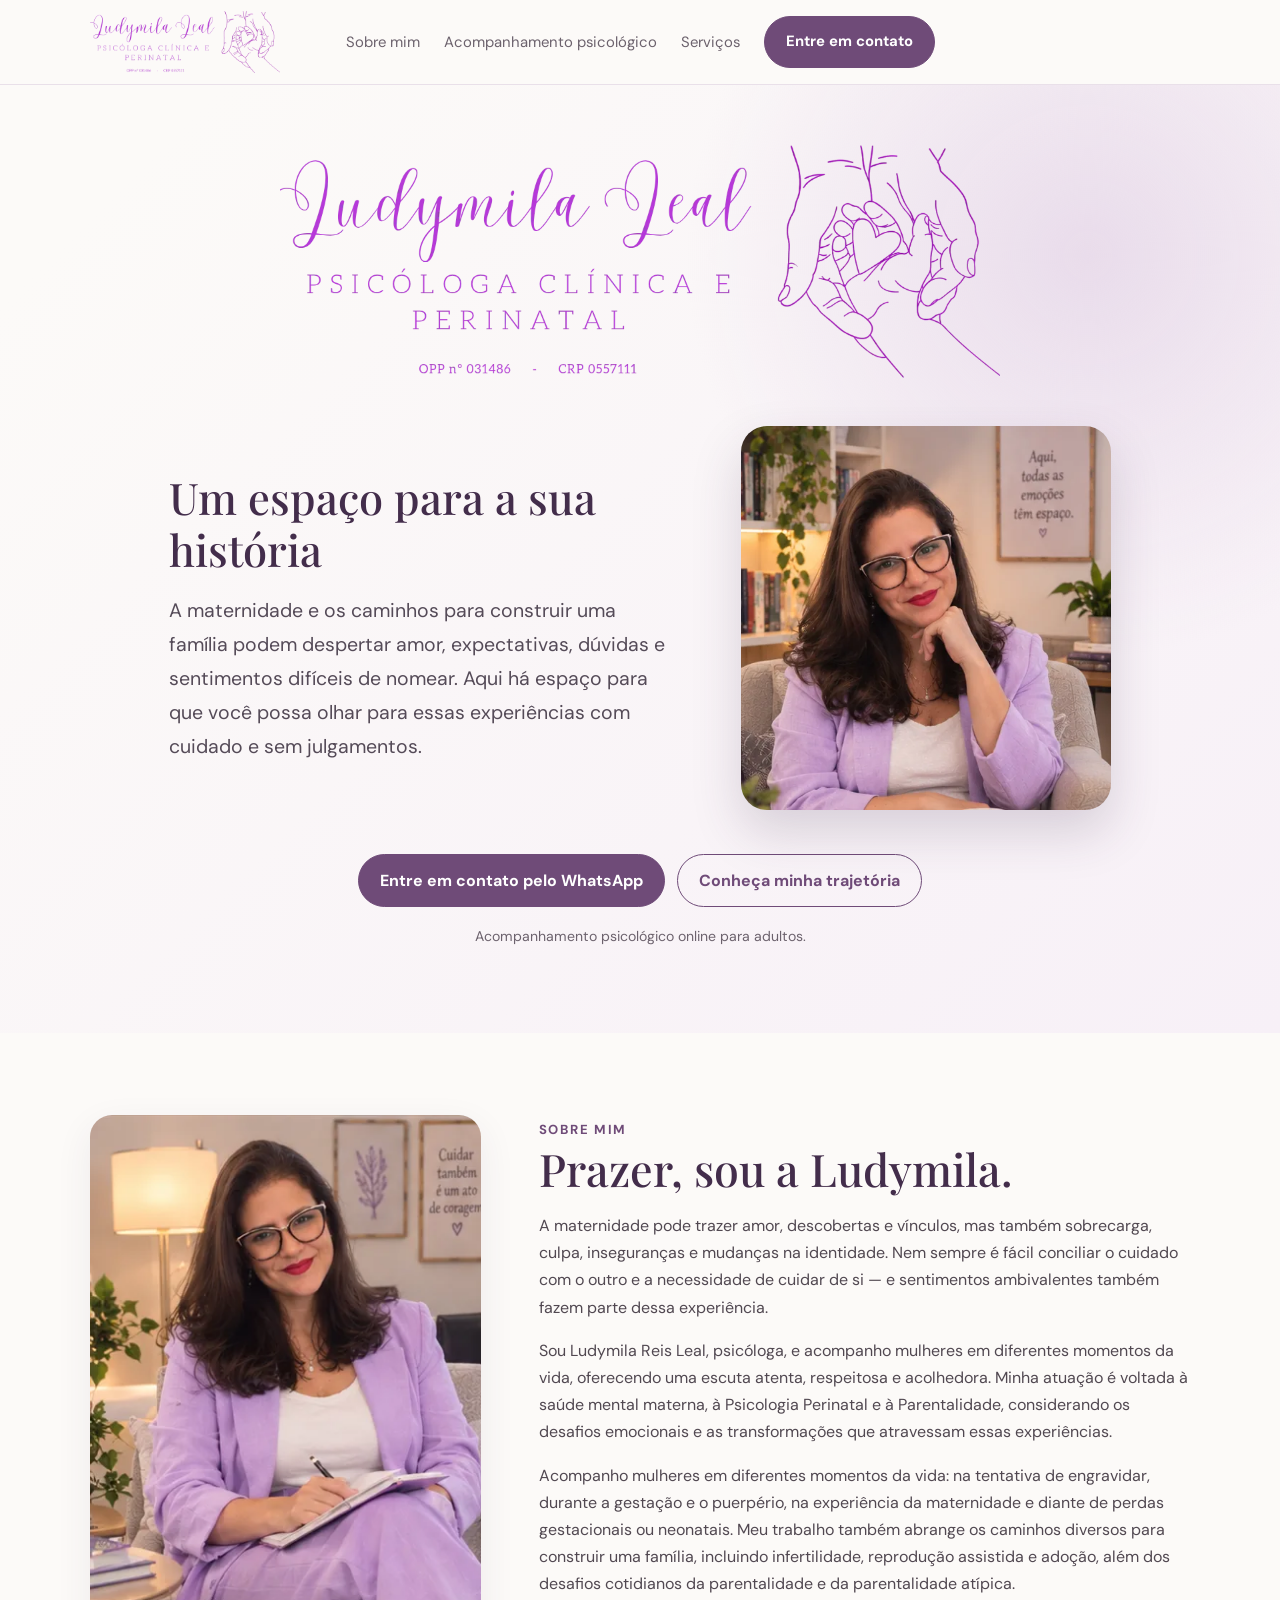
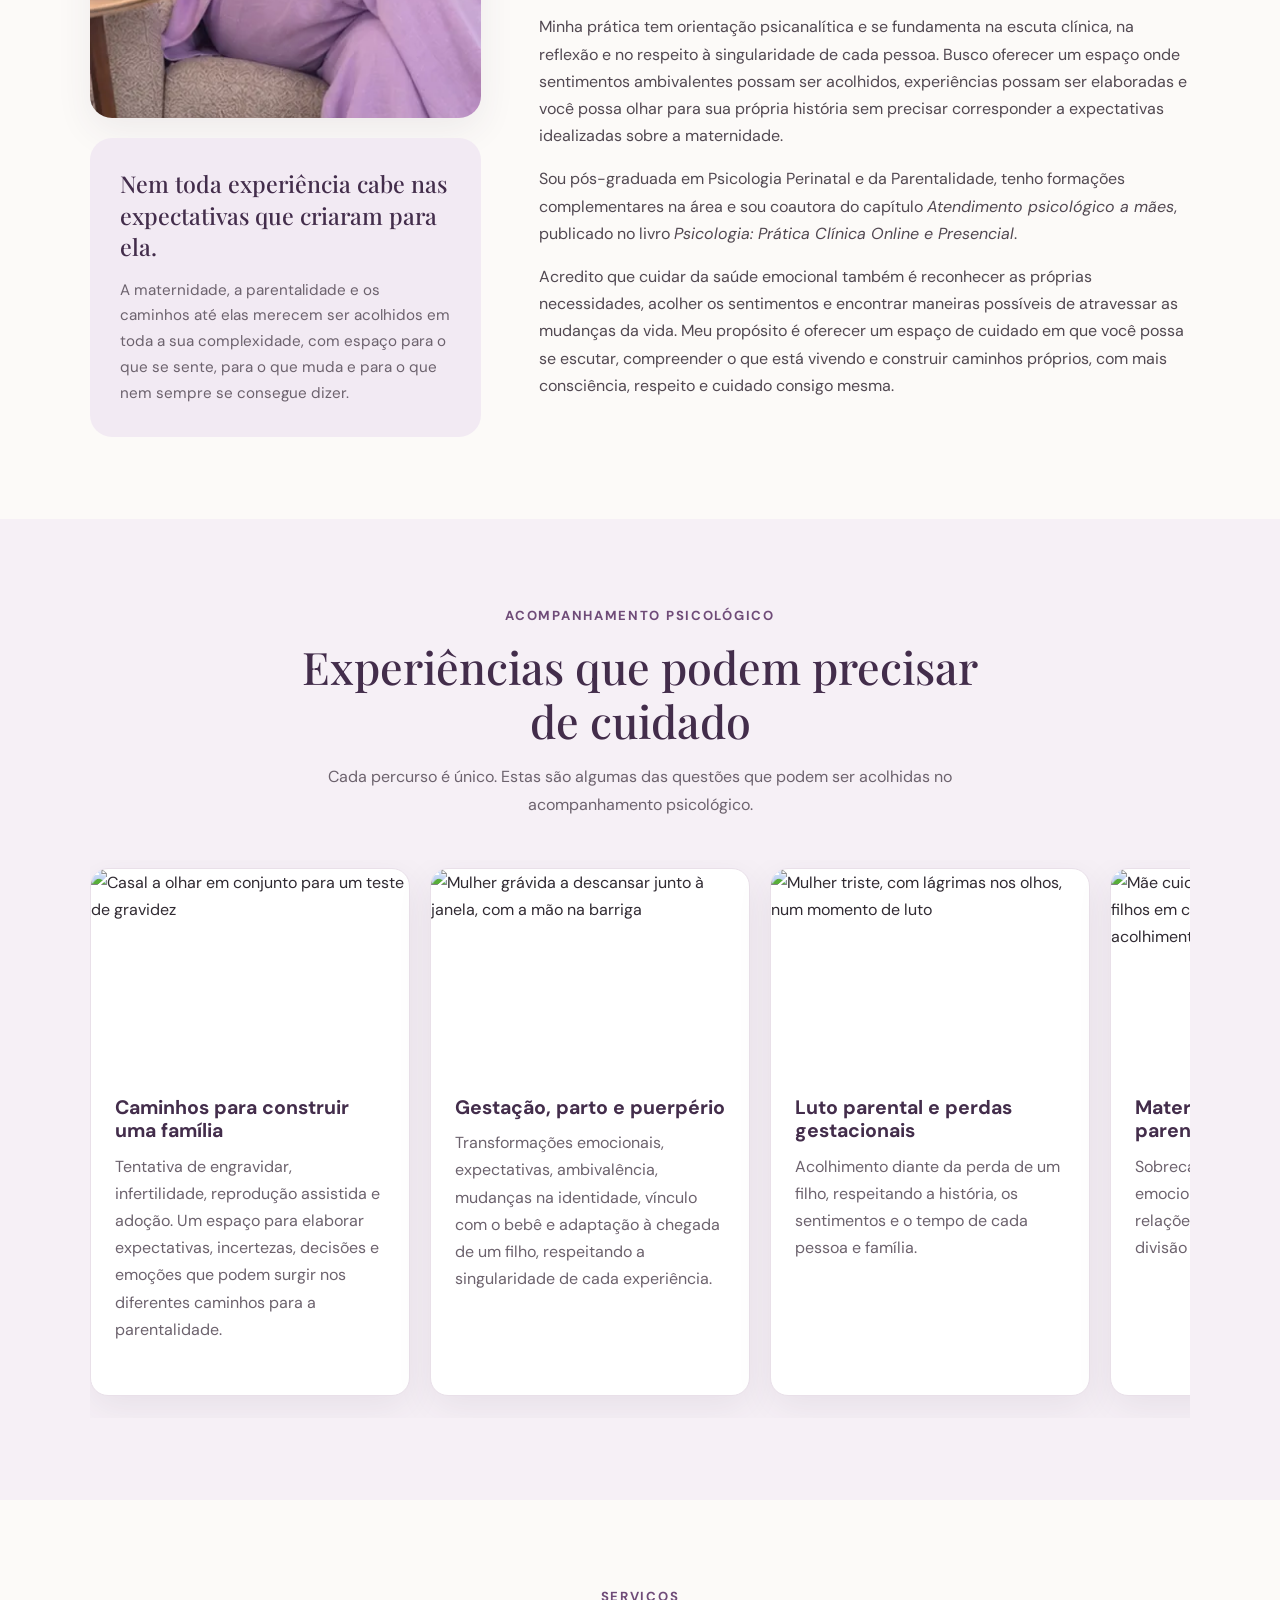
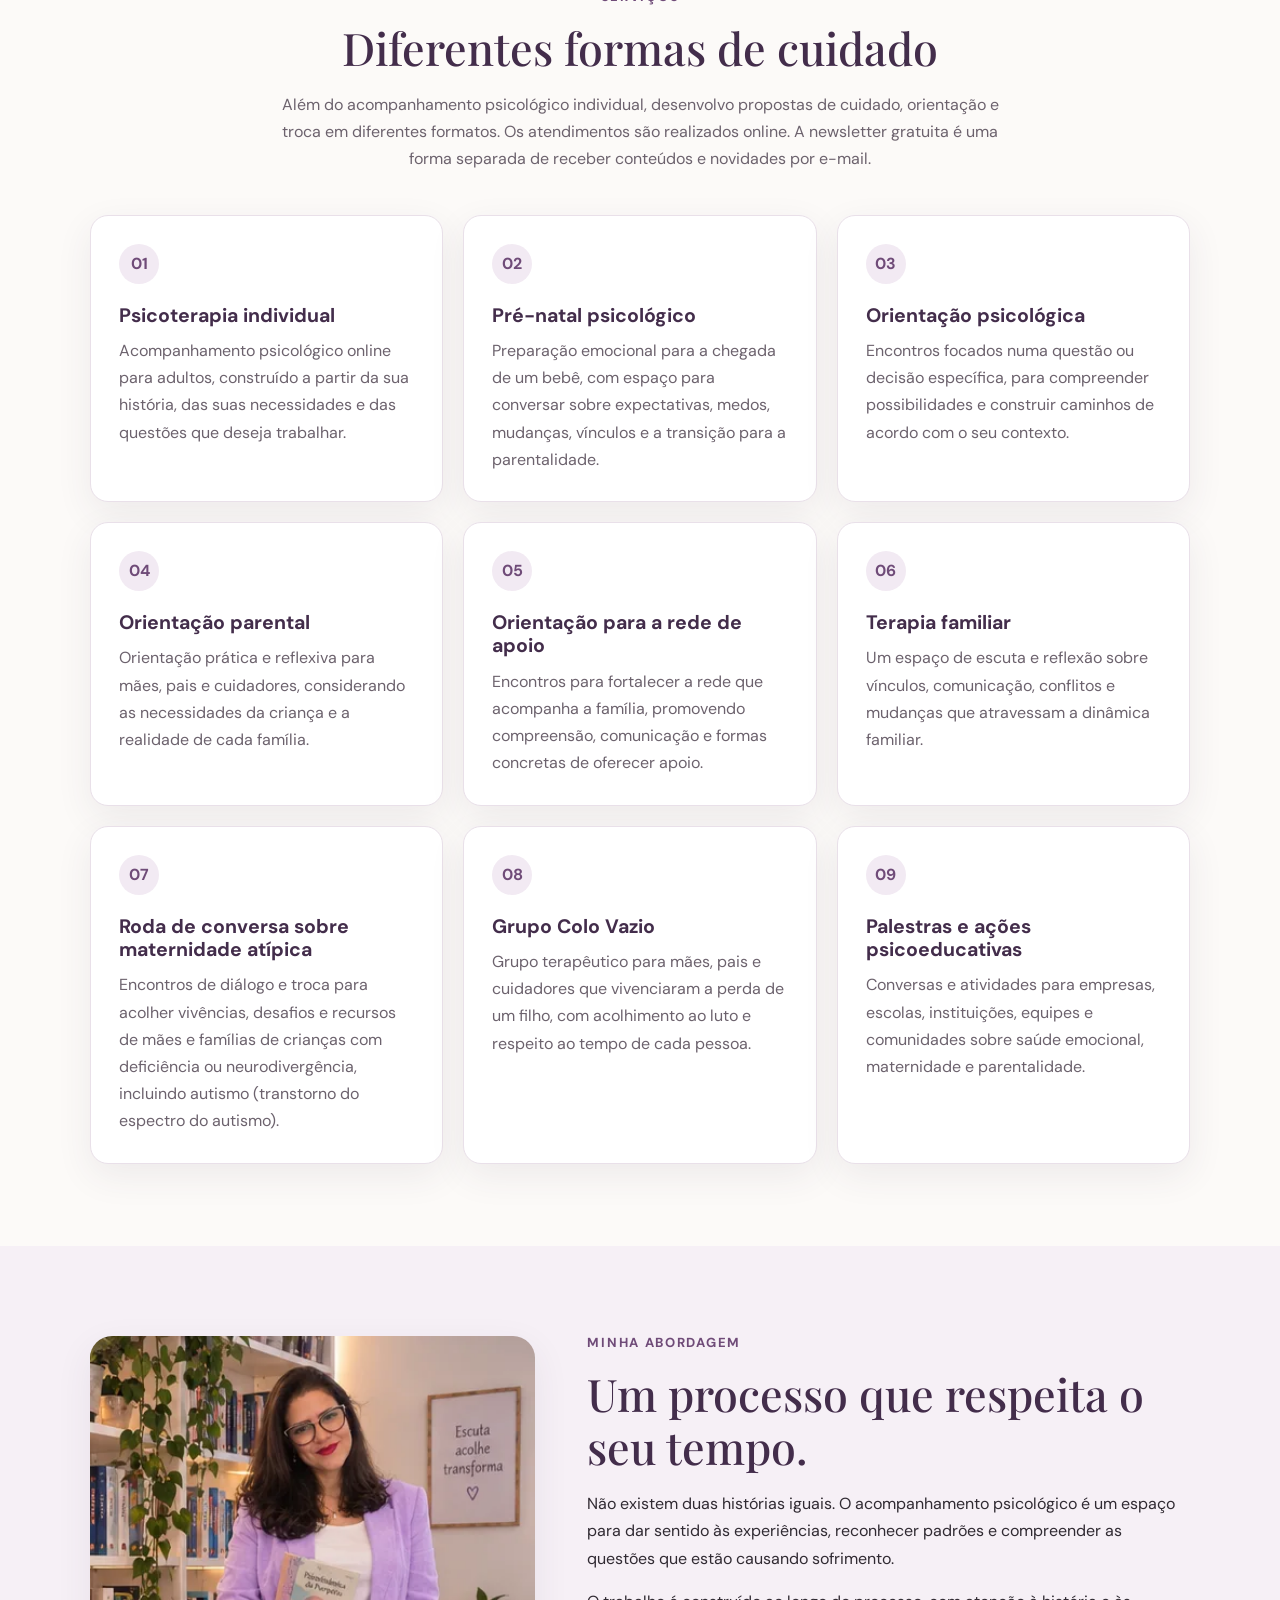
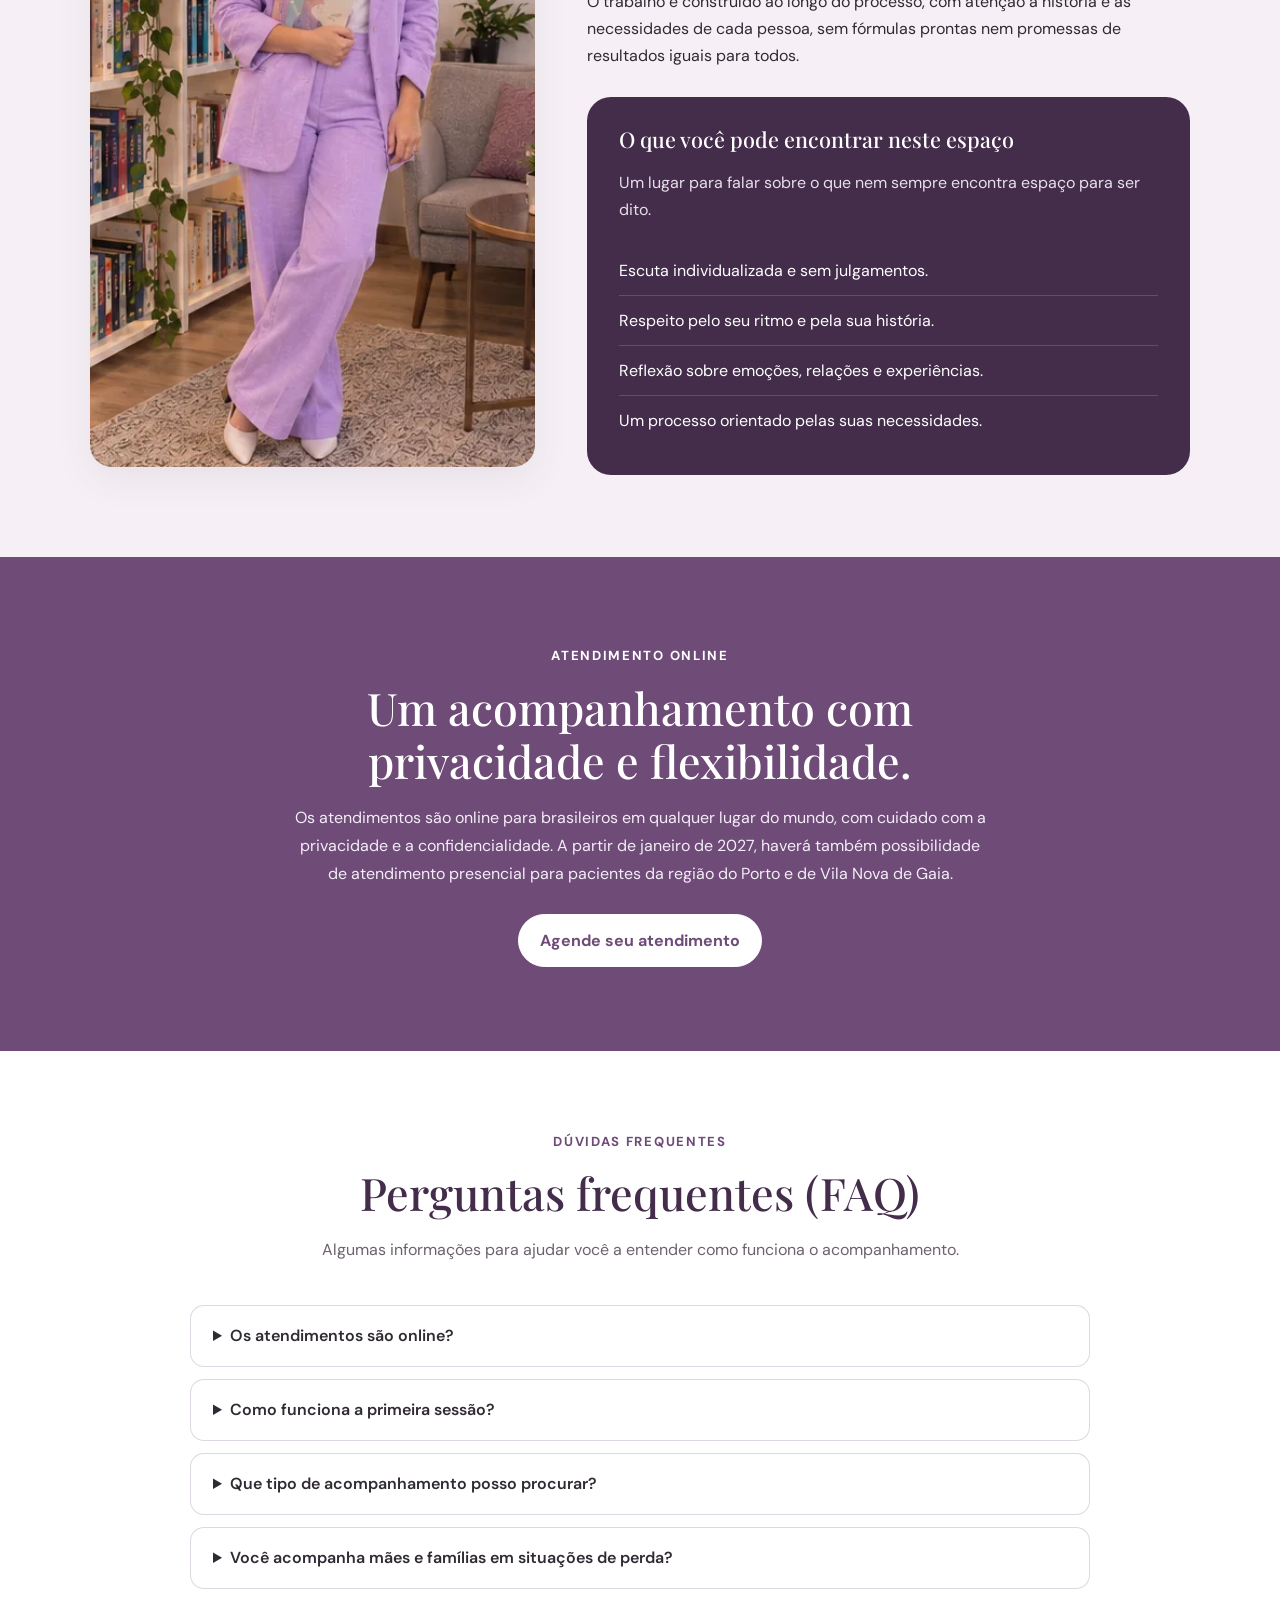
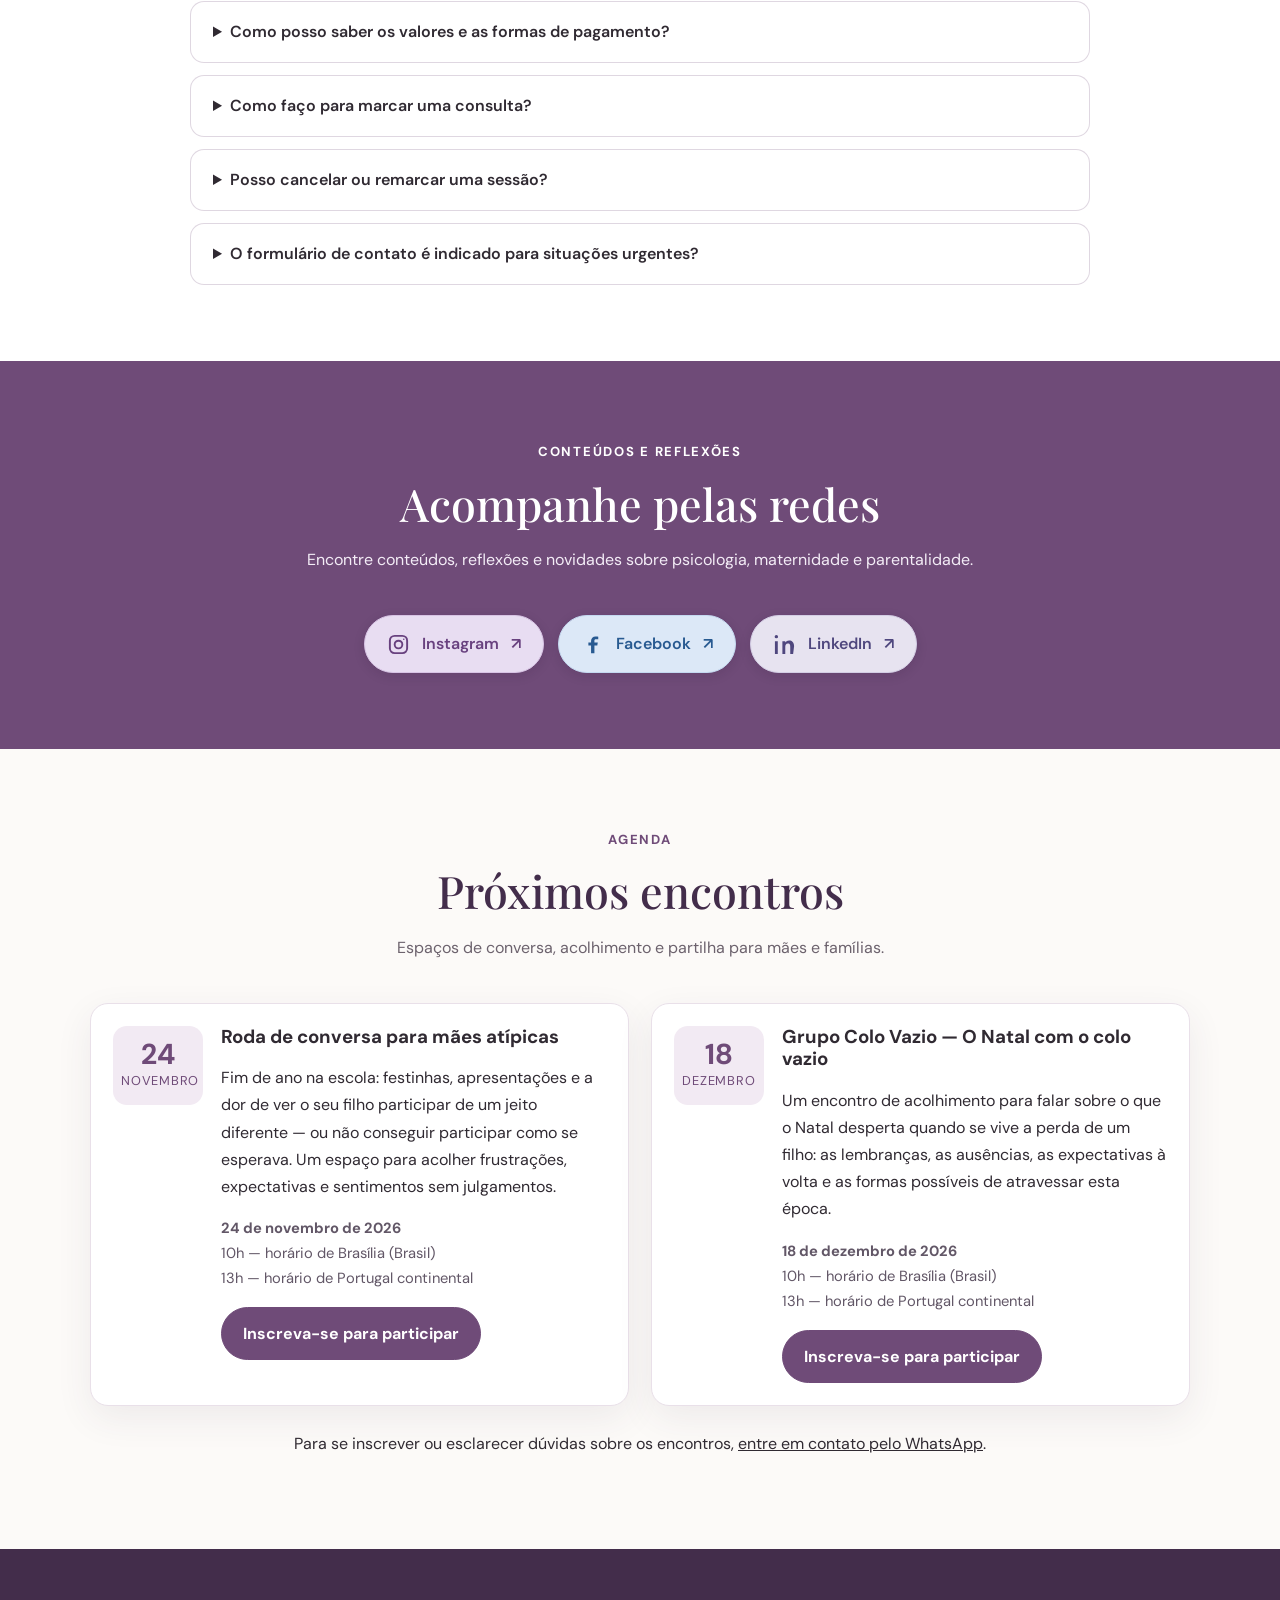
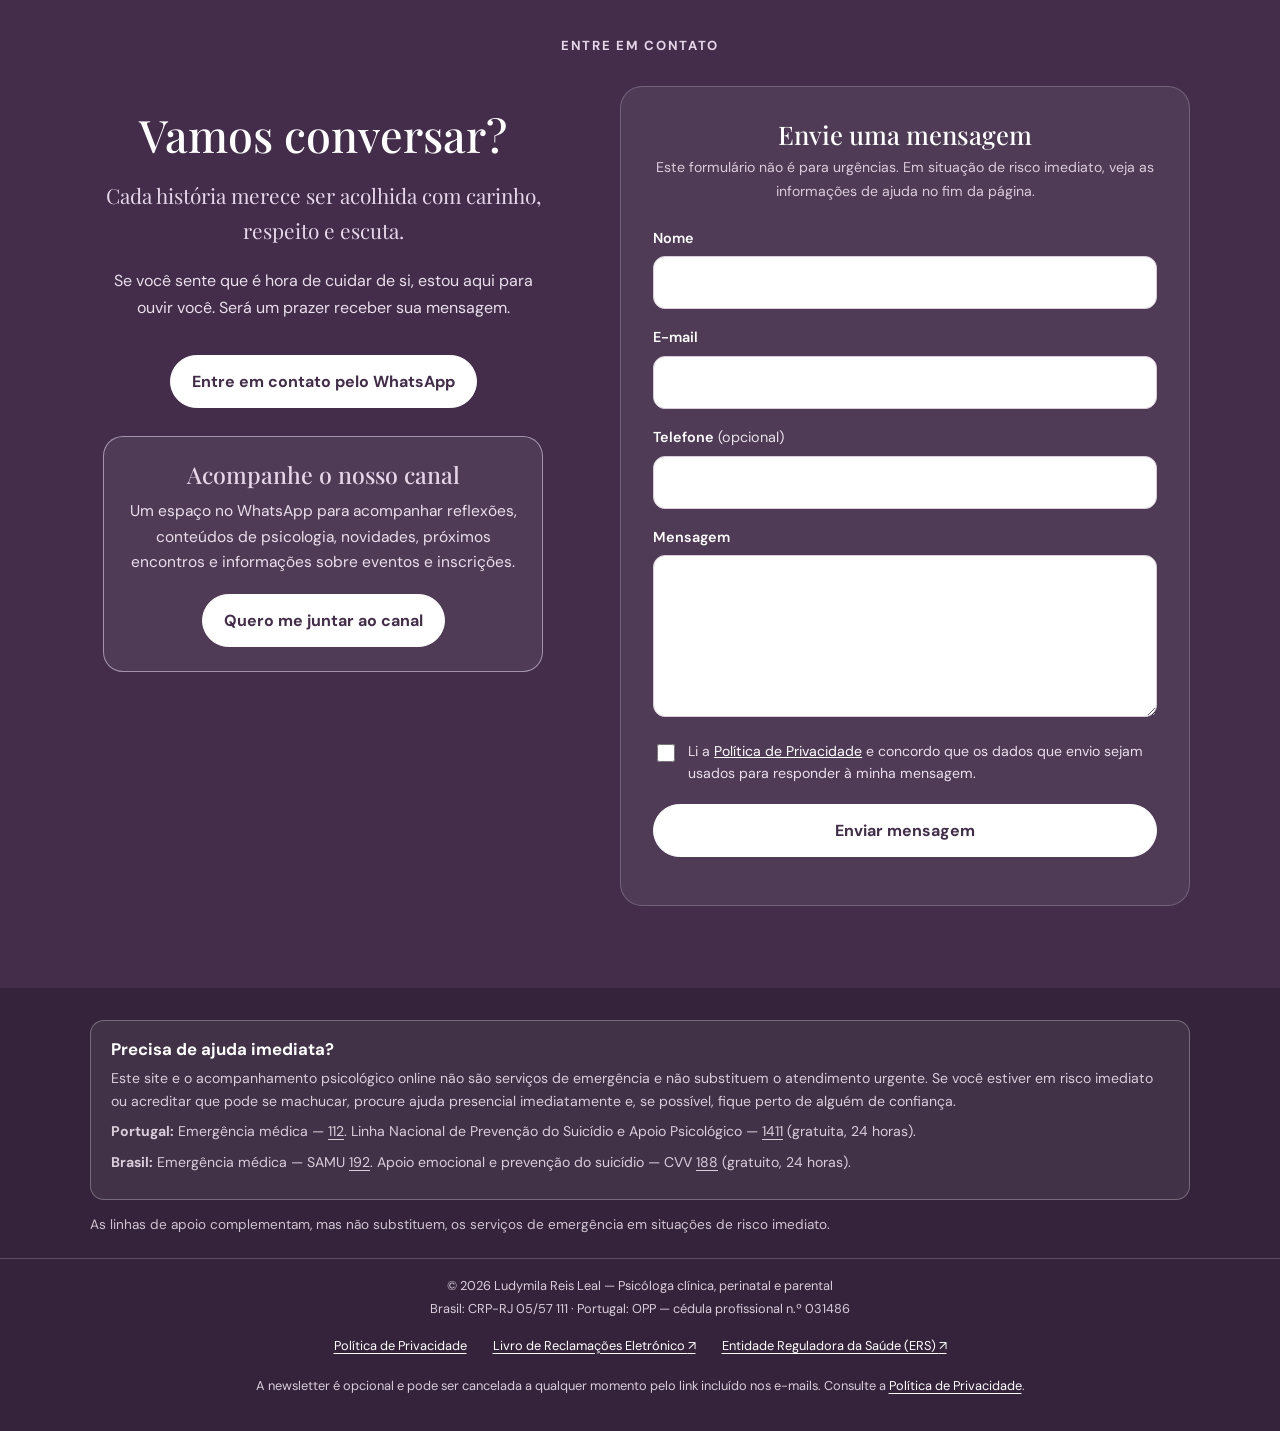
==== commit 439a857c: "Remove Trustindex reviews and consent prompt" ====
--- a/index.html
+++ b/index.html
@@ -155,13 +155,6 @@
 <details class="faq-item"><summary>O formulário de contato é indicado para situações urgentes?</summary><p>Não. O formulário e o WhatsApp não são serviços de urgência. Em risco imediato, procure o serviço de emergência da sua região.</p></details>
 </div>
 </div>
-</section><section class="plain extra-section" id="avaliacoes">
-<div class="container">
-<div class="section-heading"><span class="eyebrow">Experiências partilhadas</span><h2>Relatos de quem viveu o processo</h2><p>O que partilham sobre a experiência do acompanhamento psicológico.</p></div>
-<div class="google-review-strip trustindex-reviews" aria-label="Avaliações do Google">
-<div data-src="https://cdn.trustindex.io/loader.js?c413e4b8444e522cd226c9bd40d"></div>
-</div>
-</div>
 </section><section class="plain extra-section" id="redes-sociais">
 <div class="container">
 <div class="section-heading"><span class="eyebrow">Conteúdos e reflexões</span><h2>Acompanhe pelas redes</h2><p>Encontre conteúdos, reflexões e novidades sobre psicologia, maternidade e parentalidade.</p></div>
@@ -270,13 +263,7 @@
 <p class="newsletter-privacy-note">A newsletter é opcional e pode ser cancelada a qualquer momento pelo link incluído nos e-mails. Consulte a <a href="politica_privacidade_ludymila.html">Política de Privacidade</a>.</p>
 </div>
 </div>
-<div class="privacy-preferences-control" style="text-align:center;padding:10px 16px 22px"><button type="button" id="open-privacy-preferences" style="background:transparent;border:1px solid #d8c6e0;border-radius:999px;padding:8px 14px;color:inherit;cursor:pointer">Preferências de privacidade</button></div>
 </footer>
-
-<div class="cookie-consent" id="cookie-consent" role="dialog" aria-labelledby="cookie-consent-title" aria-describedby="cookie-consent-description">
-  <h2 id="cookie-consent-title">Privacidade e conteúdos externos</h2>
-  <p id="cookie-consent-description">Usamos fontes externas e, se autorizar, carregamos o widget da Trustindex para apresentar avaliações. Estes serviços podem receber dados técnicos, como o endereço IP. Pode aceitar ou recusar o carregamento do widget; a sua escolha fica guardada neste navegador. Consulte a <a href="politica_privacidade_ludymila.html">Política de Privacidade</a>.</p>
-  <div class="cookie-consent-actions"><button type="button" class="reject" id="cookie-reject">Continuar sem avaliações</button><button type="button" class="accept" id="cookie-accept">Aceitar e mostrar avaliações</button></div>
 </div>
 
 </body>
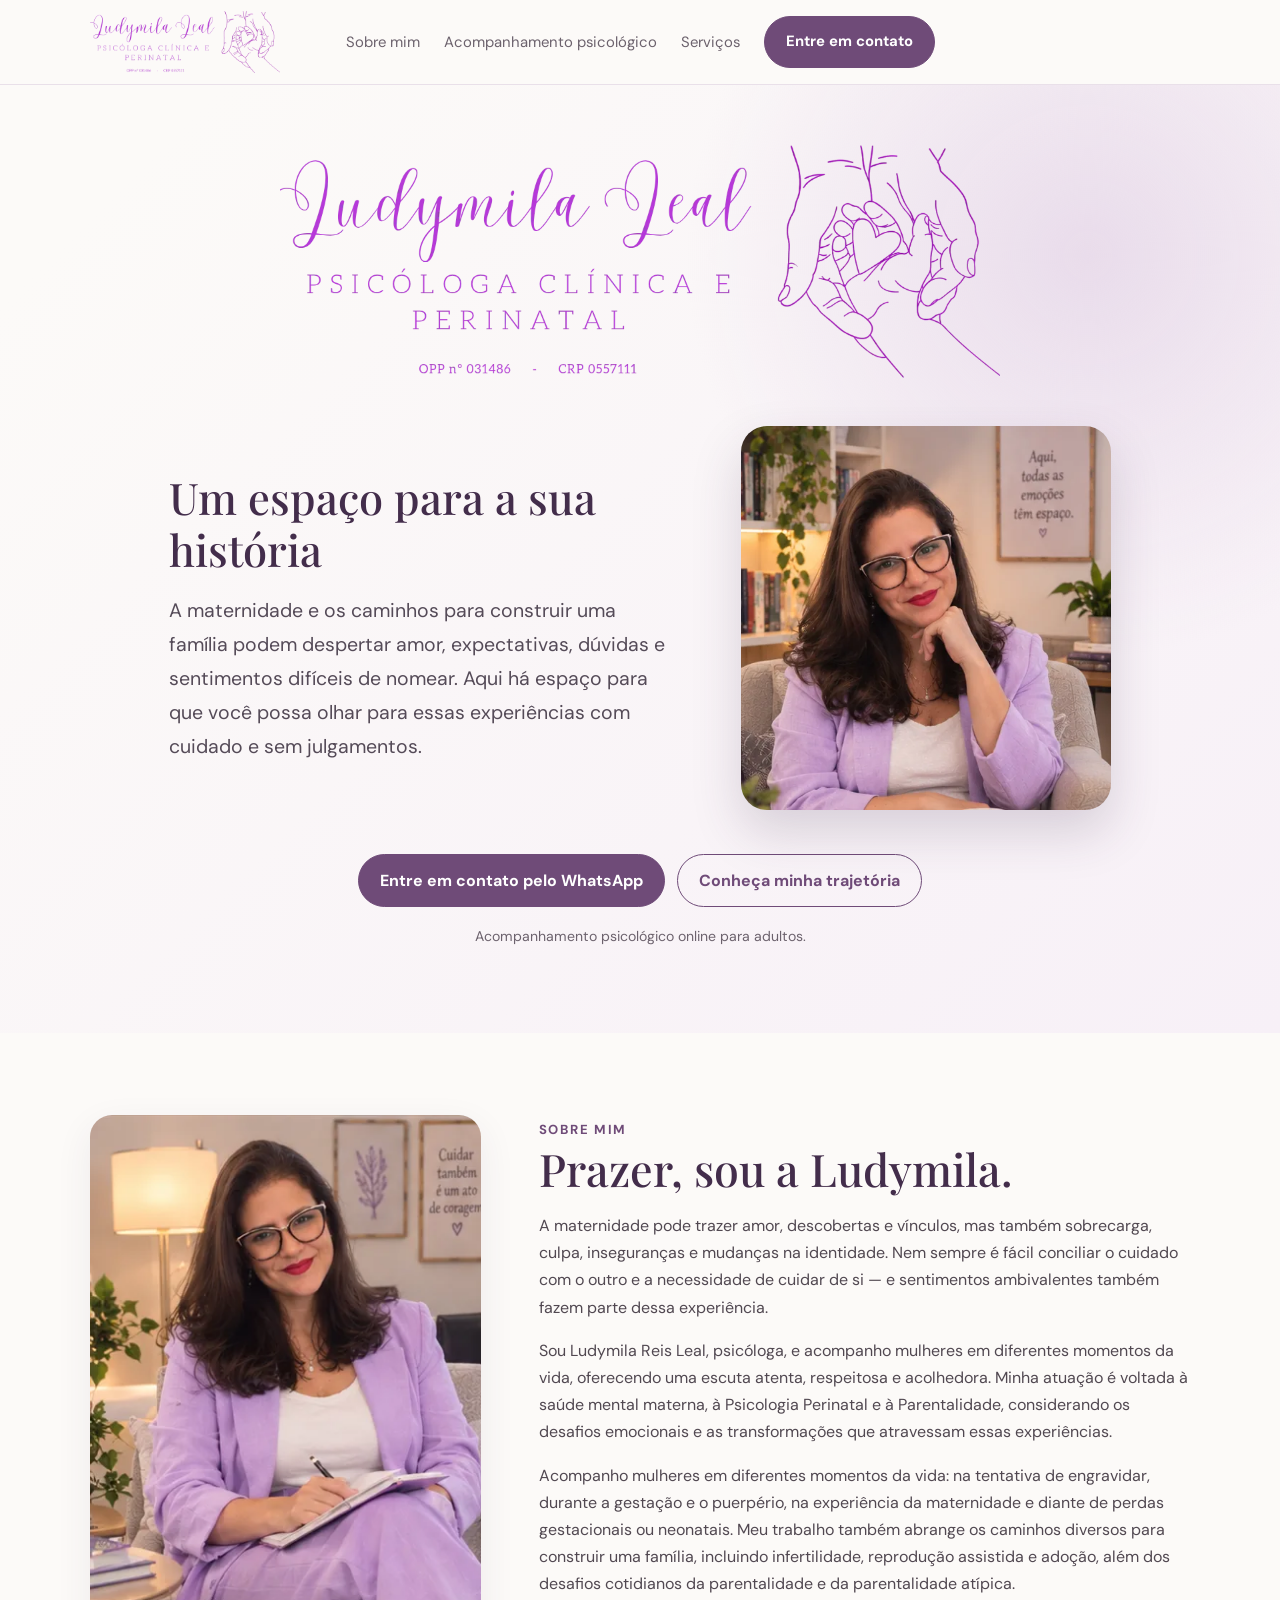
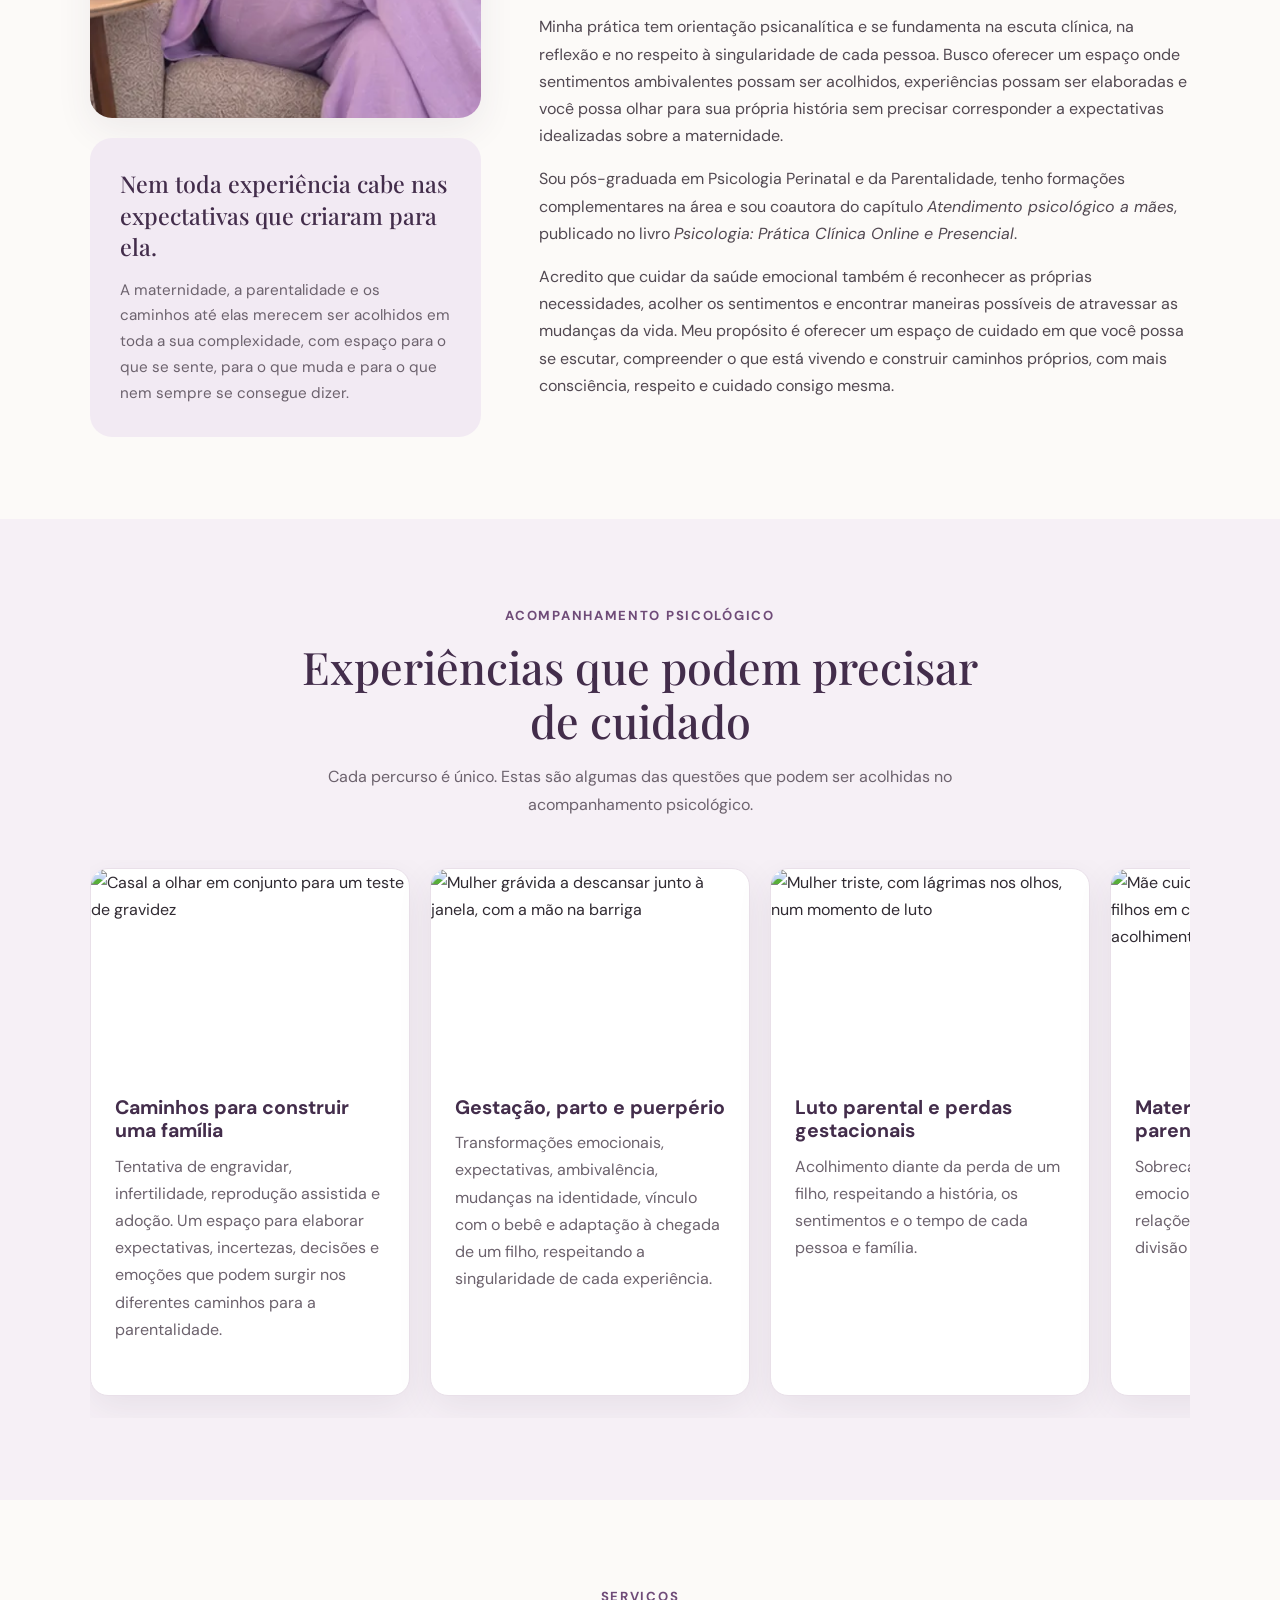
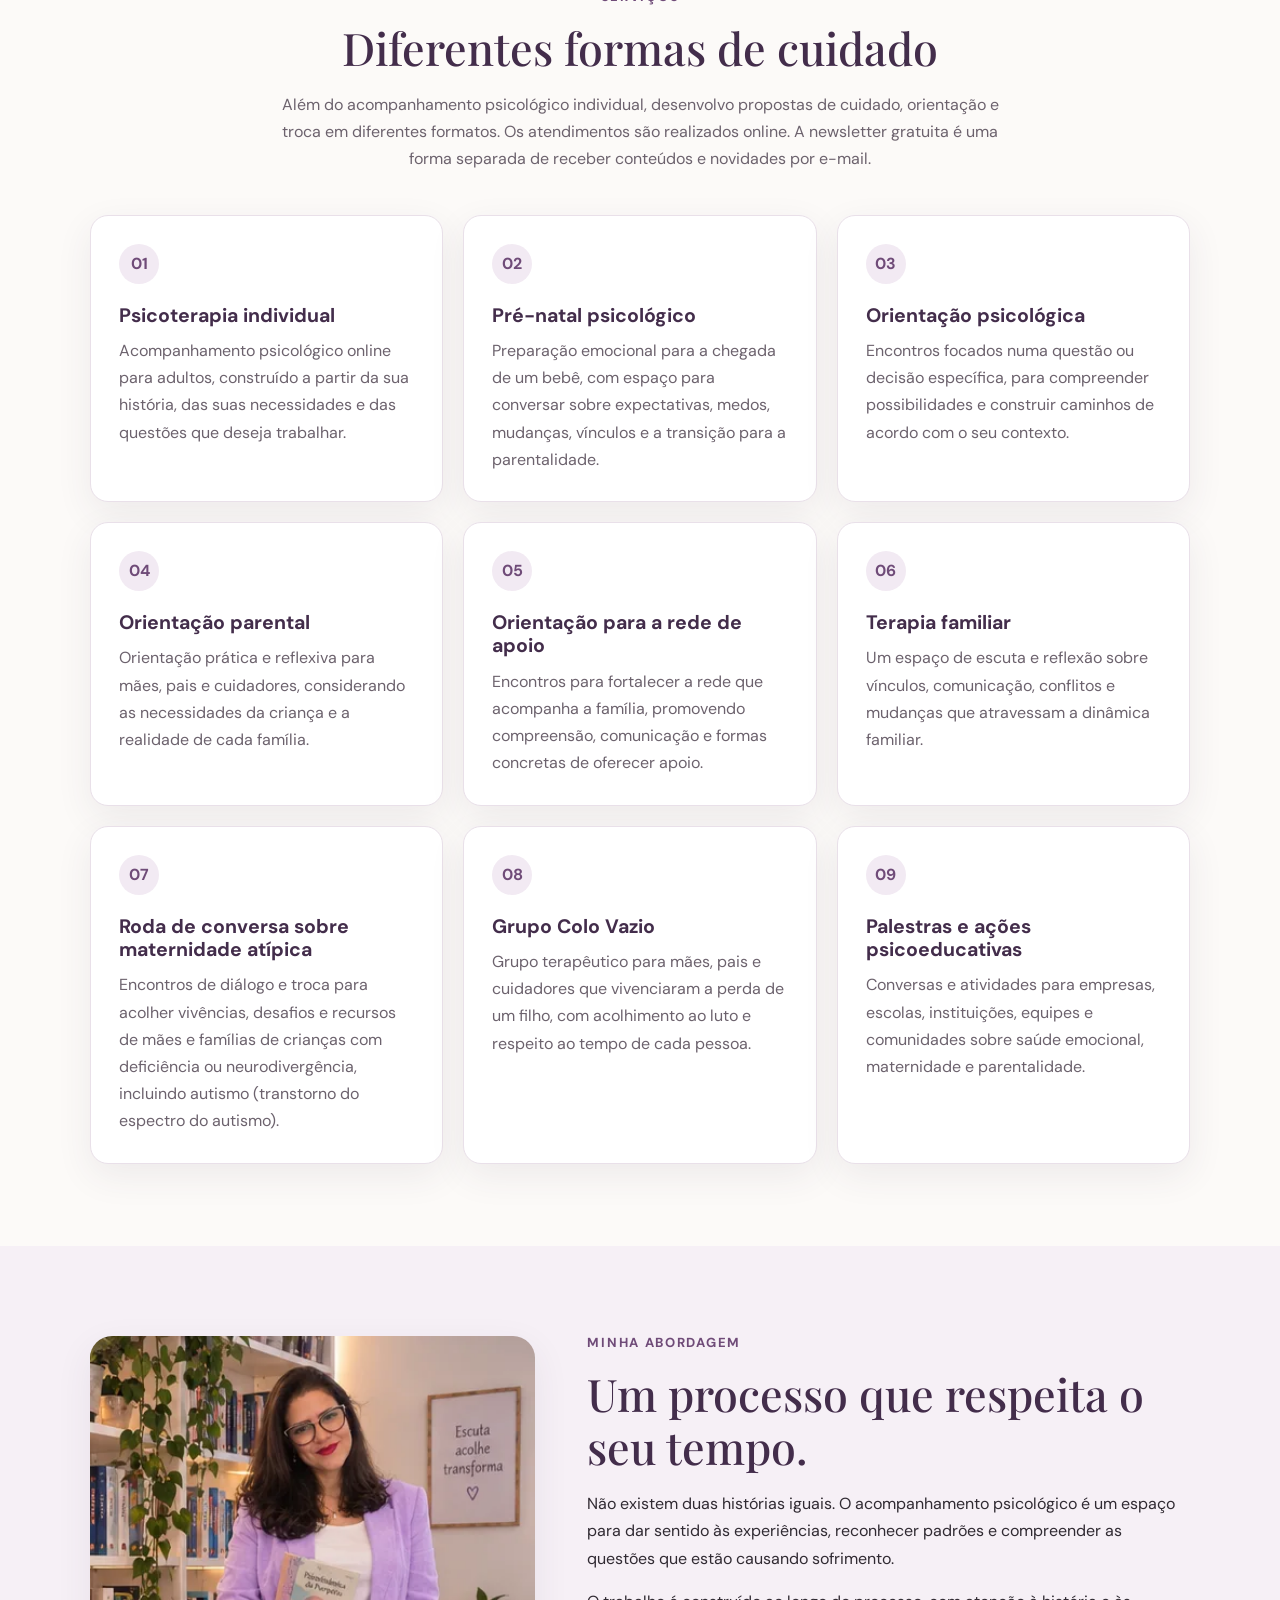
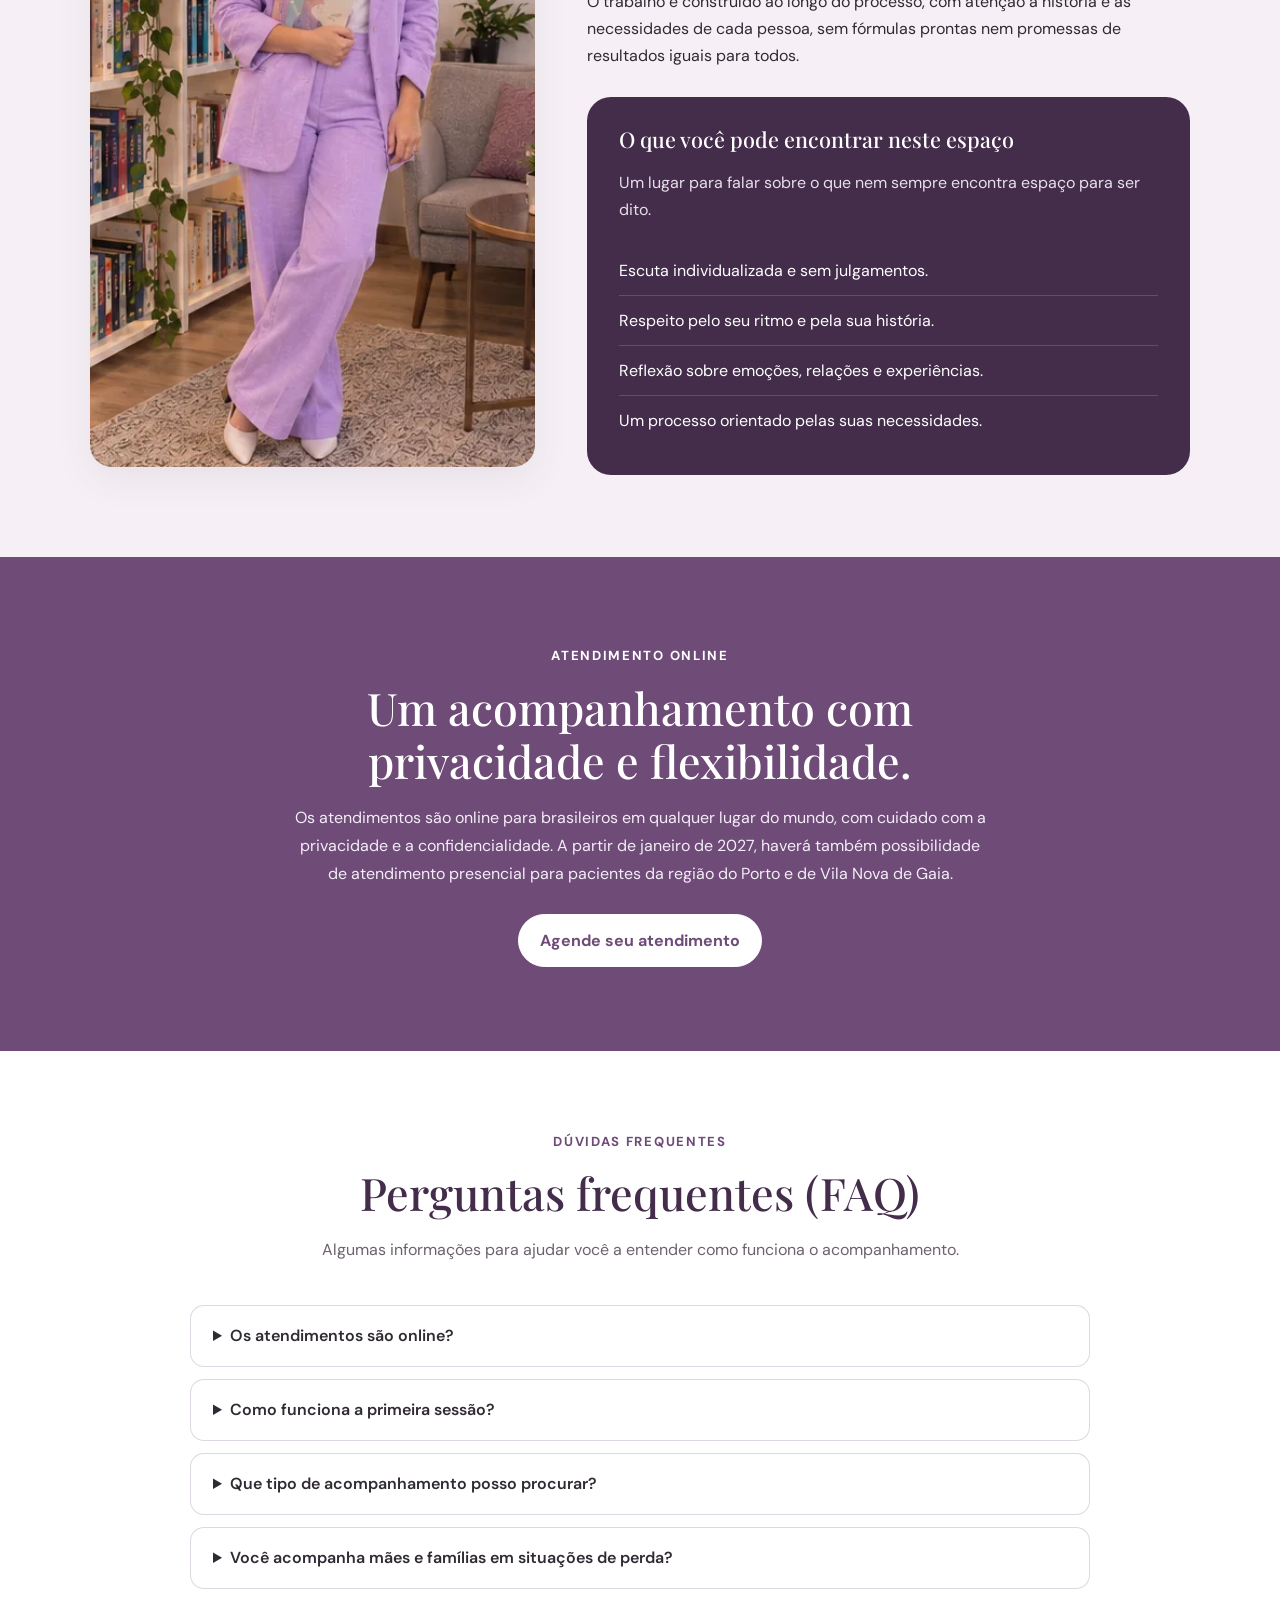
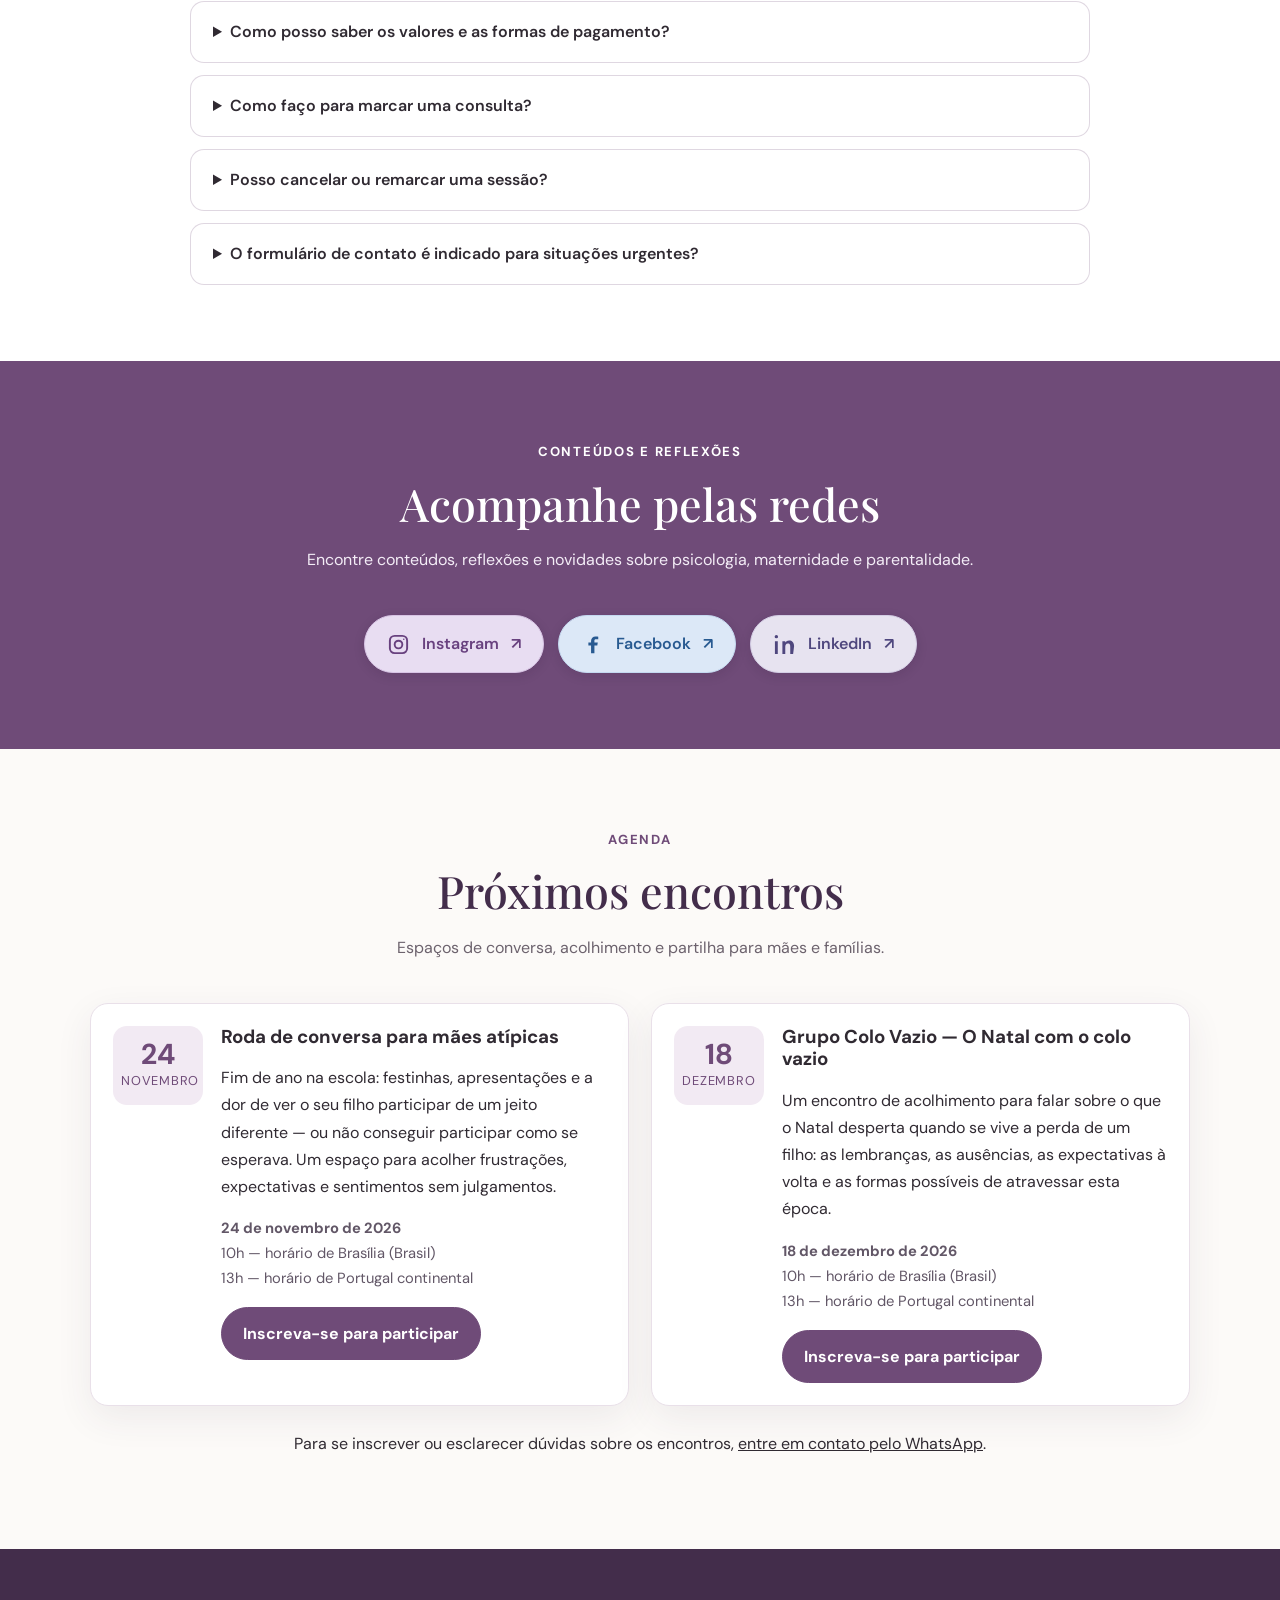
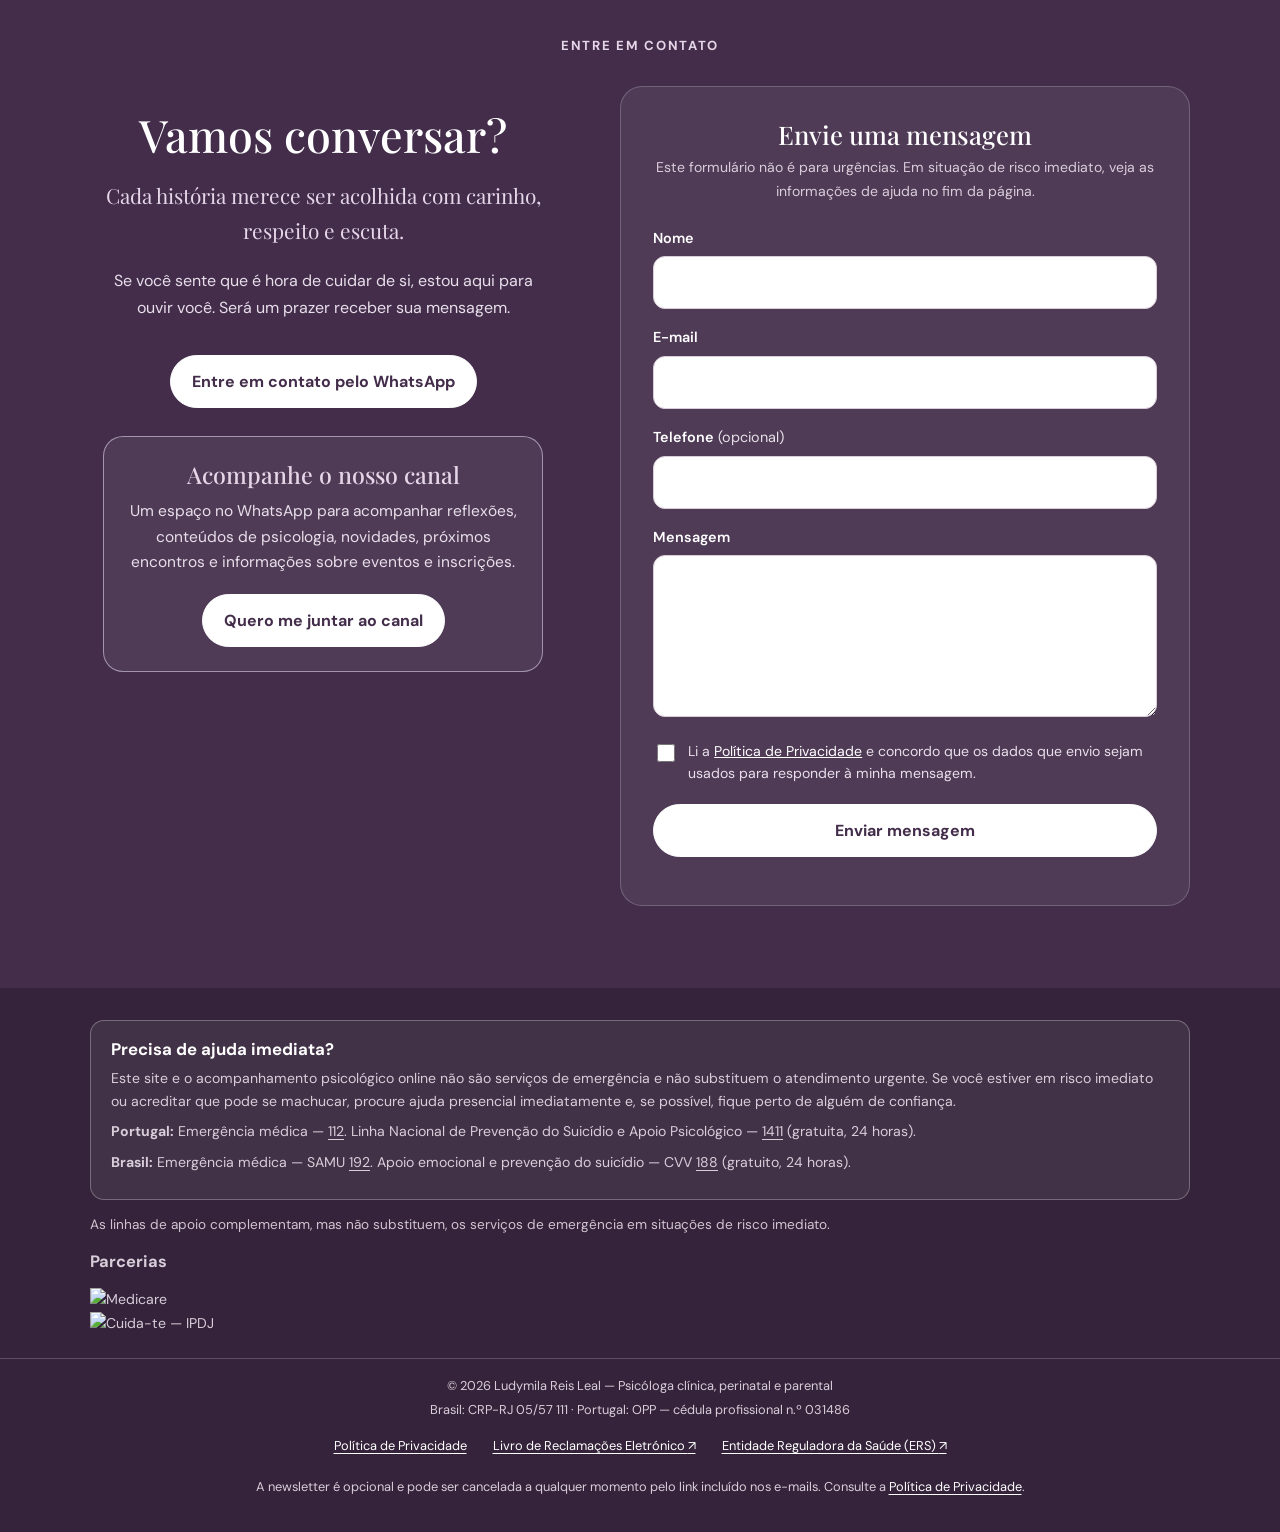
==== commit b4da77a2: "Adiciona secção de parcerias ao rodapé" ====
--- a/index.html
+++ b/index.html
@@ -234,6 +234,13 @@
 <p><strong>Brasil:</strong> Emergência médica — SAMU <a href="tel:192">192</a>. Apoio emocional e prevenção do suicídio — CVV <a href="tel:188">188</a> (gratuito, 24 horas).</p>
 </div>
 <p class="disclaimer">As linhas de apoio complementam, mas não substituem, os serviços de emergência em situações de risco imediato.</p>
+<div class="footer-partnerships" aria-labelledby="partnerships-title">
+  <h3 id="partnerships-title">Parcerias</h3>
+  <div class="footer-partnership-logos">
+    <img class="footer-logo-medicare" src="https://www.medicare.pt/assets/img/logo-medicare-oficial.svg" alt="Medicare" loading="lazy">
+    <img class="footer-logo-cuida-te" src="https://encrypted-tbn0.gstatic.com/images?q=tbn:ANd9GcQwUmjtx8_koG4H0Kim4f0pUZWTyYb-DmanDpoA57x3rA&s" alt="Cuida-te — IPDJ" loading="lazy">
+  </div>
+</div>
 </div>
 <script async src="https://form.maildroppa.com/md-form-loader.js" data-md-form="1b662fca-73d5-49b6-bbd3-b72c9719d355"></script>
 
--- a/styles.css
+++ b/styles.css
@@ -385,13 +385,6 @@
 @media(max-width:640px) { .event-empty { flex-direction:column; } .social-links { flex-direction:column; align-items:stretch; } .social-link { justify-content:space-between; } .faq-item { padding:16px; } }
 
 /* ==========================================================
-   Avaliações do Google
-   ========================================================== */
-.google-review-strip{display:flex;align-items:center;gap:clamp(16px,3vw,30px);padding:clamp(20px,3vw,30px);border:1px solid rgba(111,83,133,.18);border-radius:20px;background:rgba(255,255,255,.68);box-shadow:0 10px 30px rgba(74,54,82,.05)}
-.google-review-mark{display:flex;align-items:center;gap:10px;flex-shrink:0;font-weight:650;color:#45404a}.google-g{font-size:34px;font-weight:700;line-height:1;background:conic-gradient(from -45deg,#4285F4 0deg 90deg,#34A853 90deg 180deg,#FBBC05 180deg 250deg,#EA4335 250deg 310deg,#4285F4 310deg);background-clip:text;-webkit-background-clip:text;color:transparent}.google-word{font-size:18px}.google-review-copy{flex:1;min-width:0}.google-review-copy strong{display:block;margin-bottom:5px;color:var(--text,#403747)}.google-review-copy p{margin:0;line-height:1.55}.google-review-link{display:inline-flex;align-items:center;gap:8px;flex-shrink:0;text-decoration:none;font-weight:600;padding:12px 16px;border-radius:999px;border:1px solid currentColor}.google-review-link:hover{opacity:.82}.google-review-note{font-size:.88rem;line-height:1.55;opacity:.78;margin:14px 2px 0}.social-link:focus-visible,.google-review-link:focus-visible{outline:3px solid currentColor;outline-offset:3px}
-@media(max-width:760px){.google-review-strip{align-items:flex-start;flex-direction:column}.google-review-link{align-self:flex-start}}
-
-/* ==========================================================
    Ajustes de outubro/2026 (atendimento, redes sociais, FAQ)
    ========================================================== */
 /* Ajustes solicitados: atendimento e redes em roxo, FAQ branco */
@@ -427,7 +420,3 @@
 #redes-sociais .social-link .social-icon{color:inherit}
 @media(prefers-reduced-motion:reduce){#redes-sociais .social-link{transition:none}#redes-sociais .social-link:hover{transform:none}}
 
-/* ==========================================================
-   Banner de consentimento de privacidade
-   ========================================================== */
-.cookie-consent{position:fixed;z-index:9999;left:16px;right:16px;bottom:16px;max-width:760px;margin:auto;background:#fffafd;color:#34283a;border:1px solid #d8c6e0;border-radius:18px;box-shadow:0 12px 36px rgba(40,25,45,.22);padding:20px;display:none;font-size:14px;line-height:1.55}.cookie-consent h2{font-size:18px;margin:0 0 8px;color:#68417f}.cookie-consent p{margin:0 0 12px}.cookie-consent a{color:#68417f;text-decoration:underline}.cookie-consent-actions{display:flex;gap:10px;flex-wrap:wrap}.cookie-consent button{border:1px solid #68417f;border-radius:999px;padding:10px 16px;font:inherit;font-weight:600;cursor:pointer}.cookie-consent .accept{background:#68417f;color:white}.cookie-consent .reject{background:white;color:#68417f}@media(max-width:560px){.cookie-consent{left:10px;right:10px;bottom:10px;padding:16px}.cookie-consent-actions button{flex:1}}
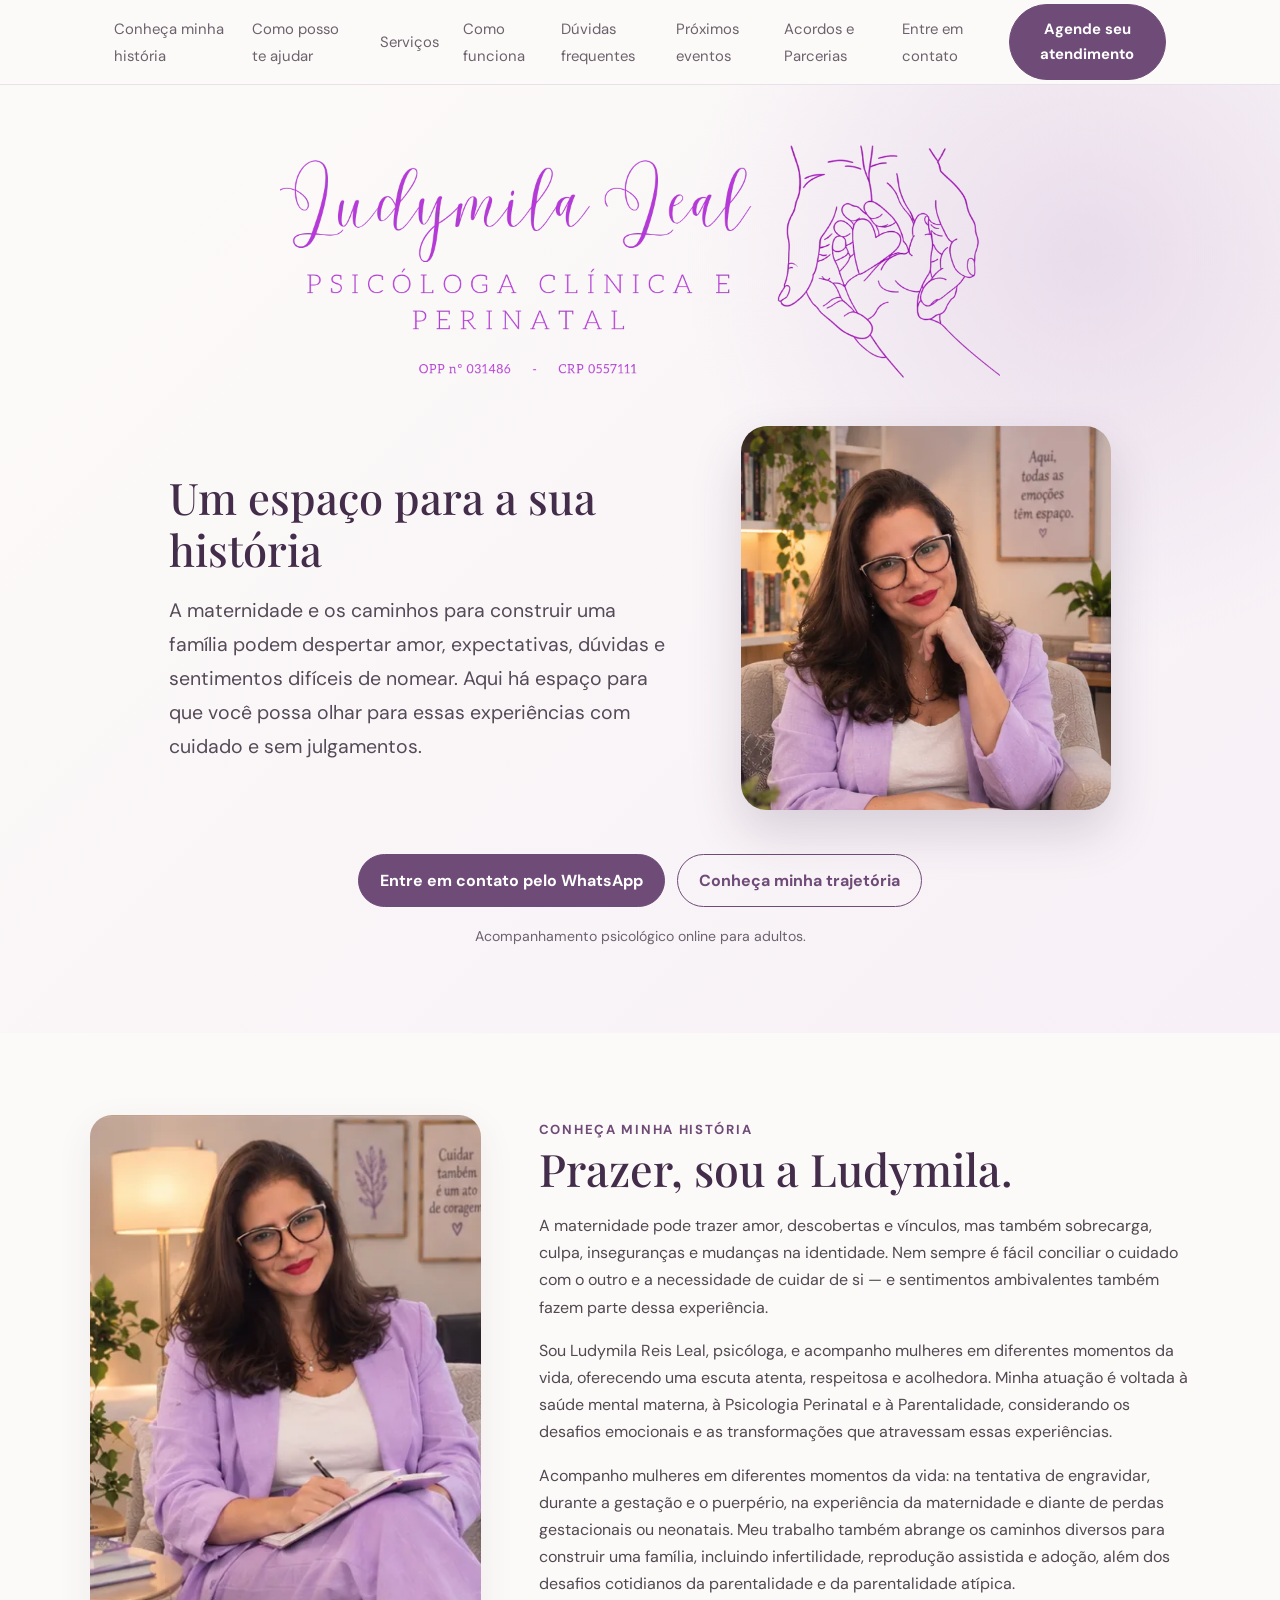
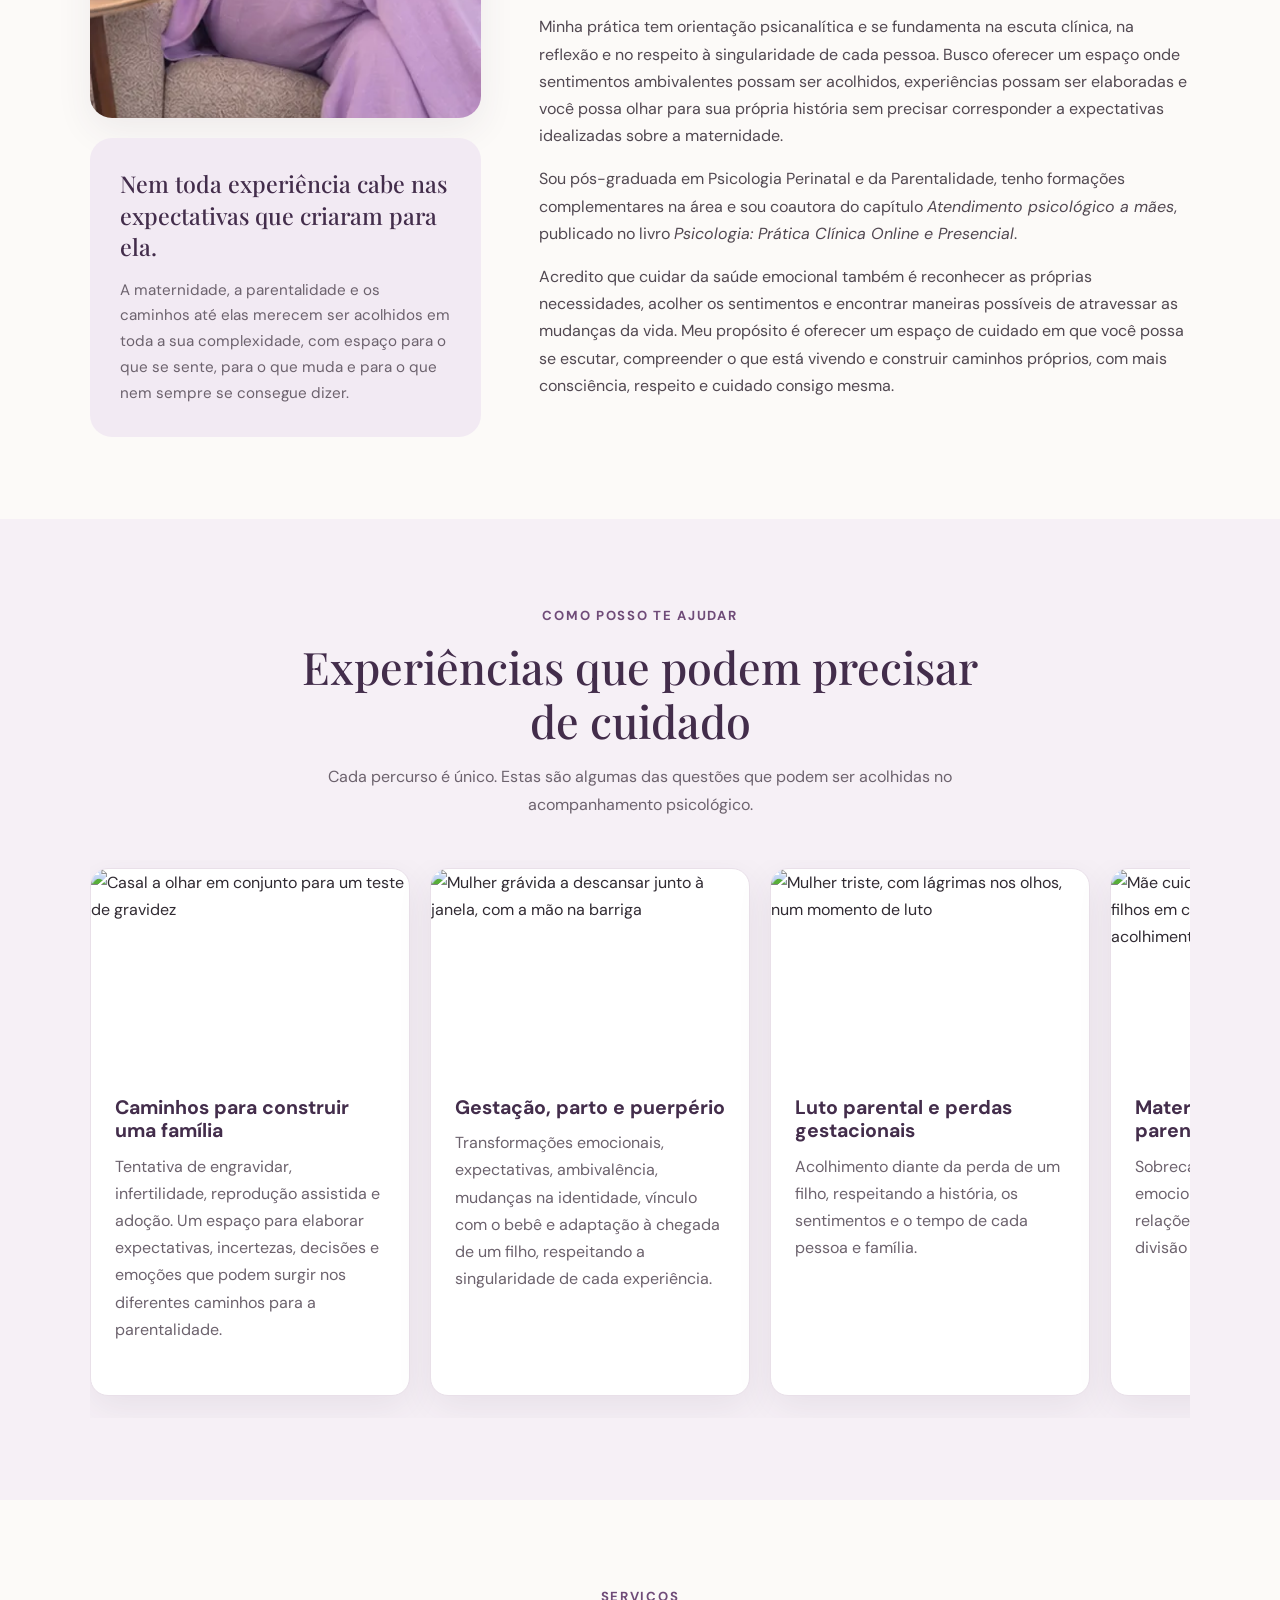
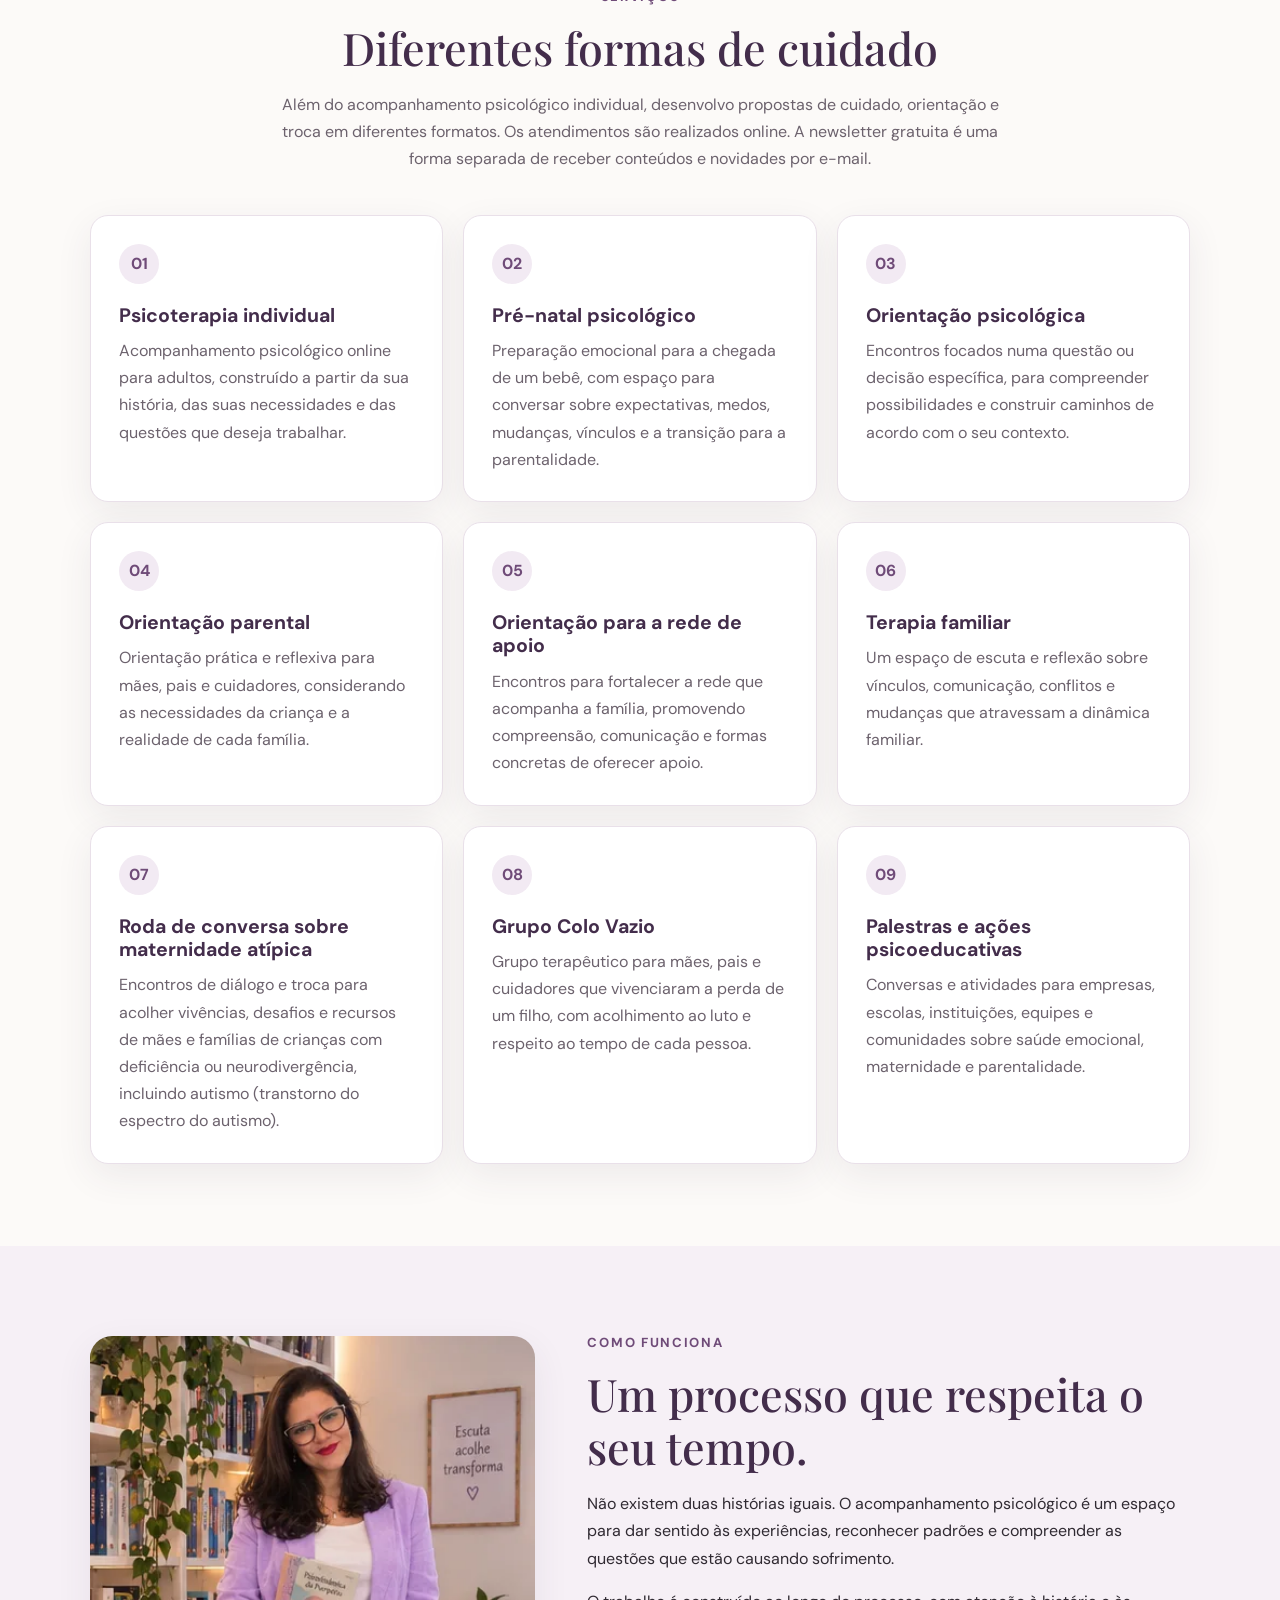
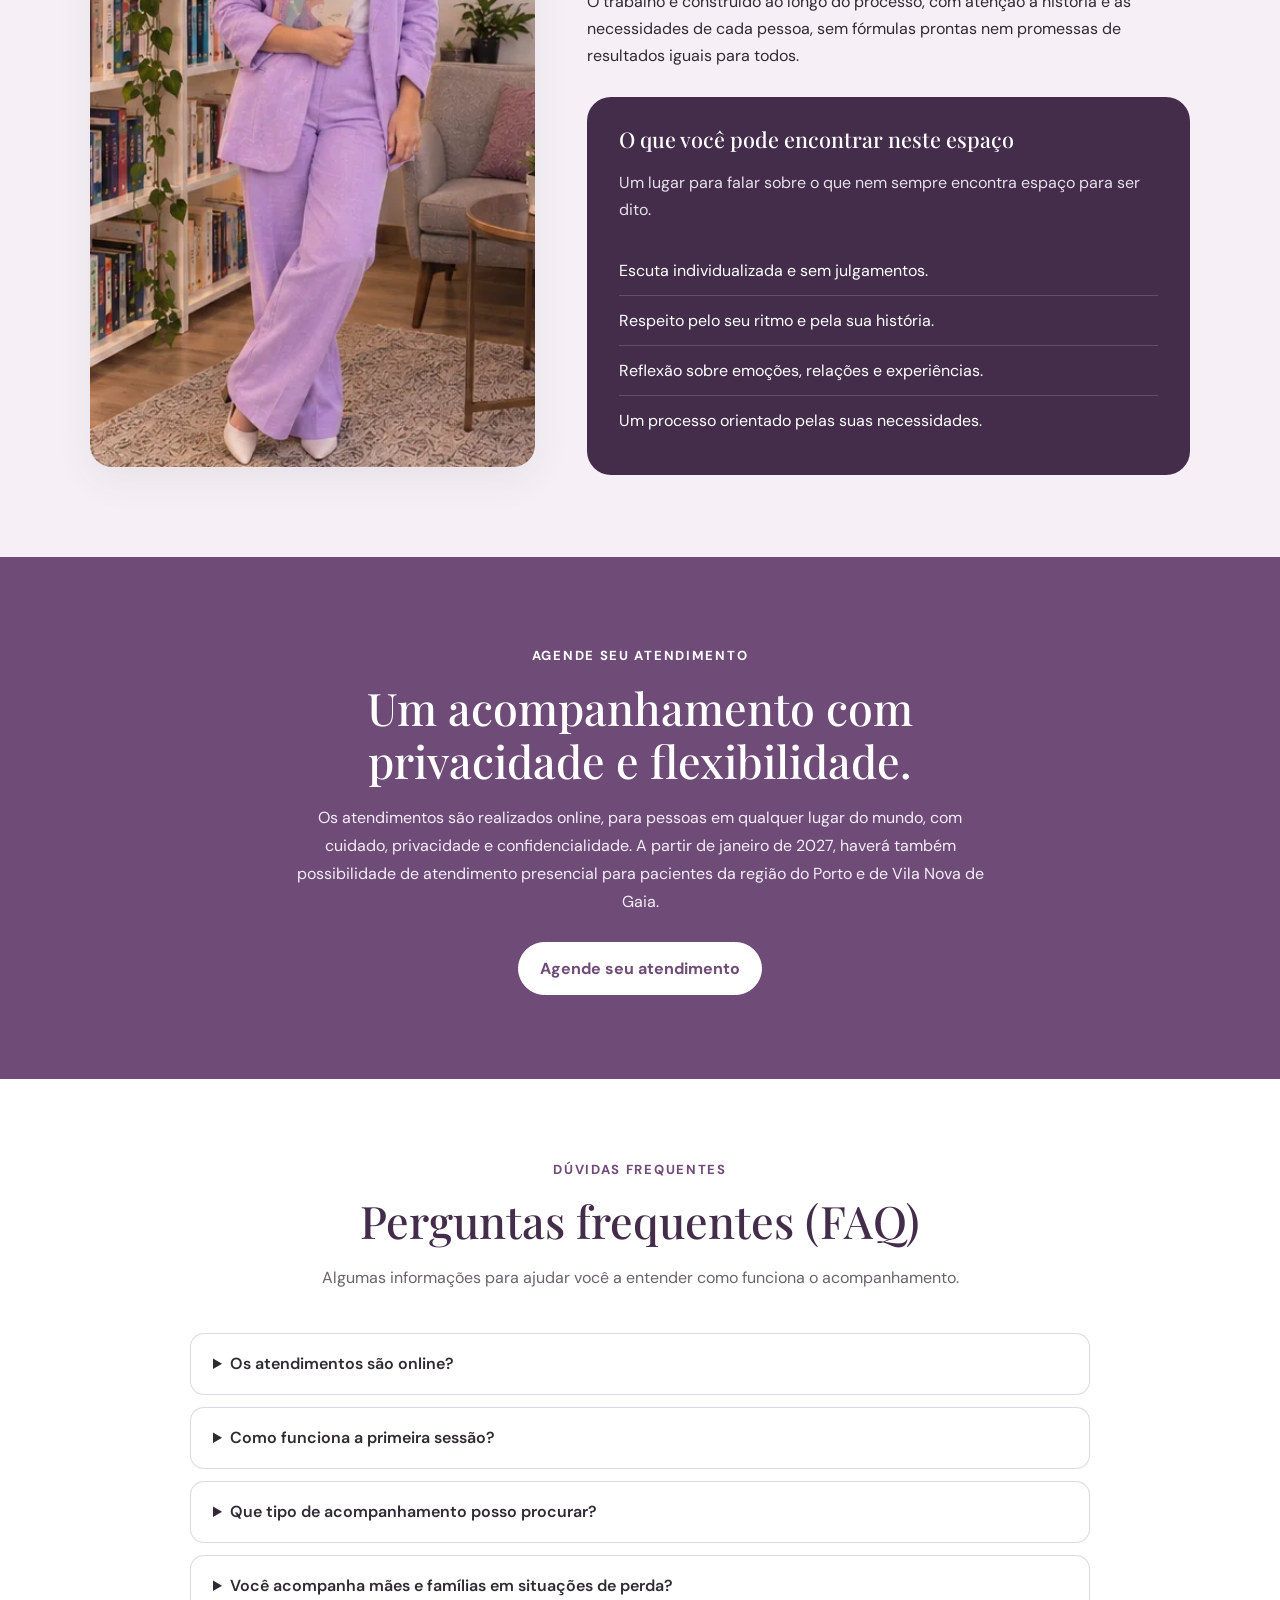
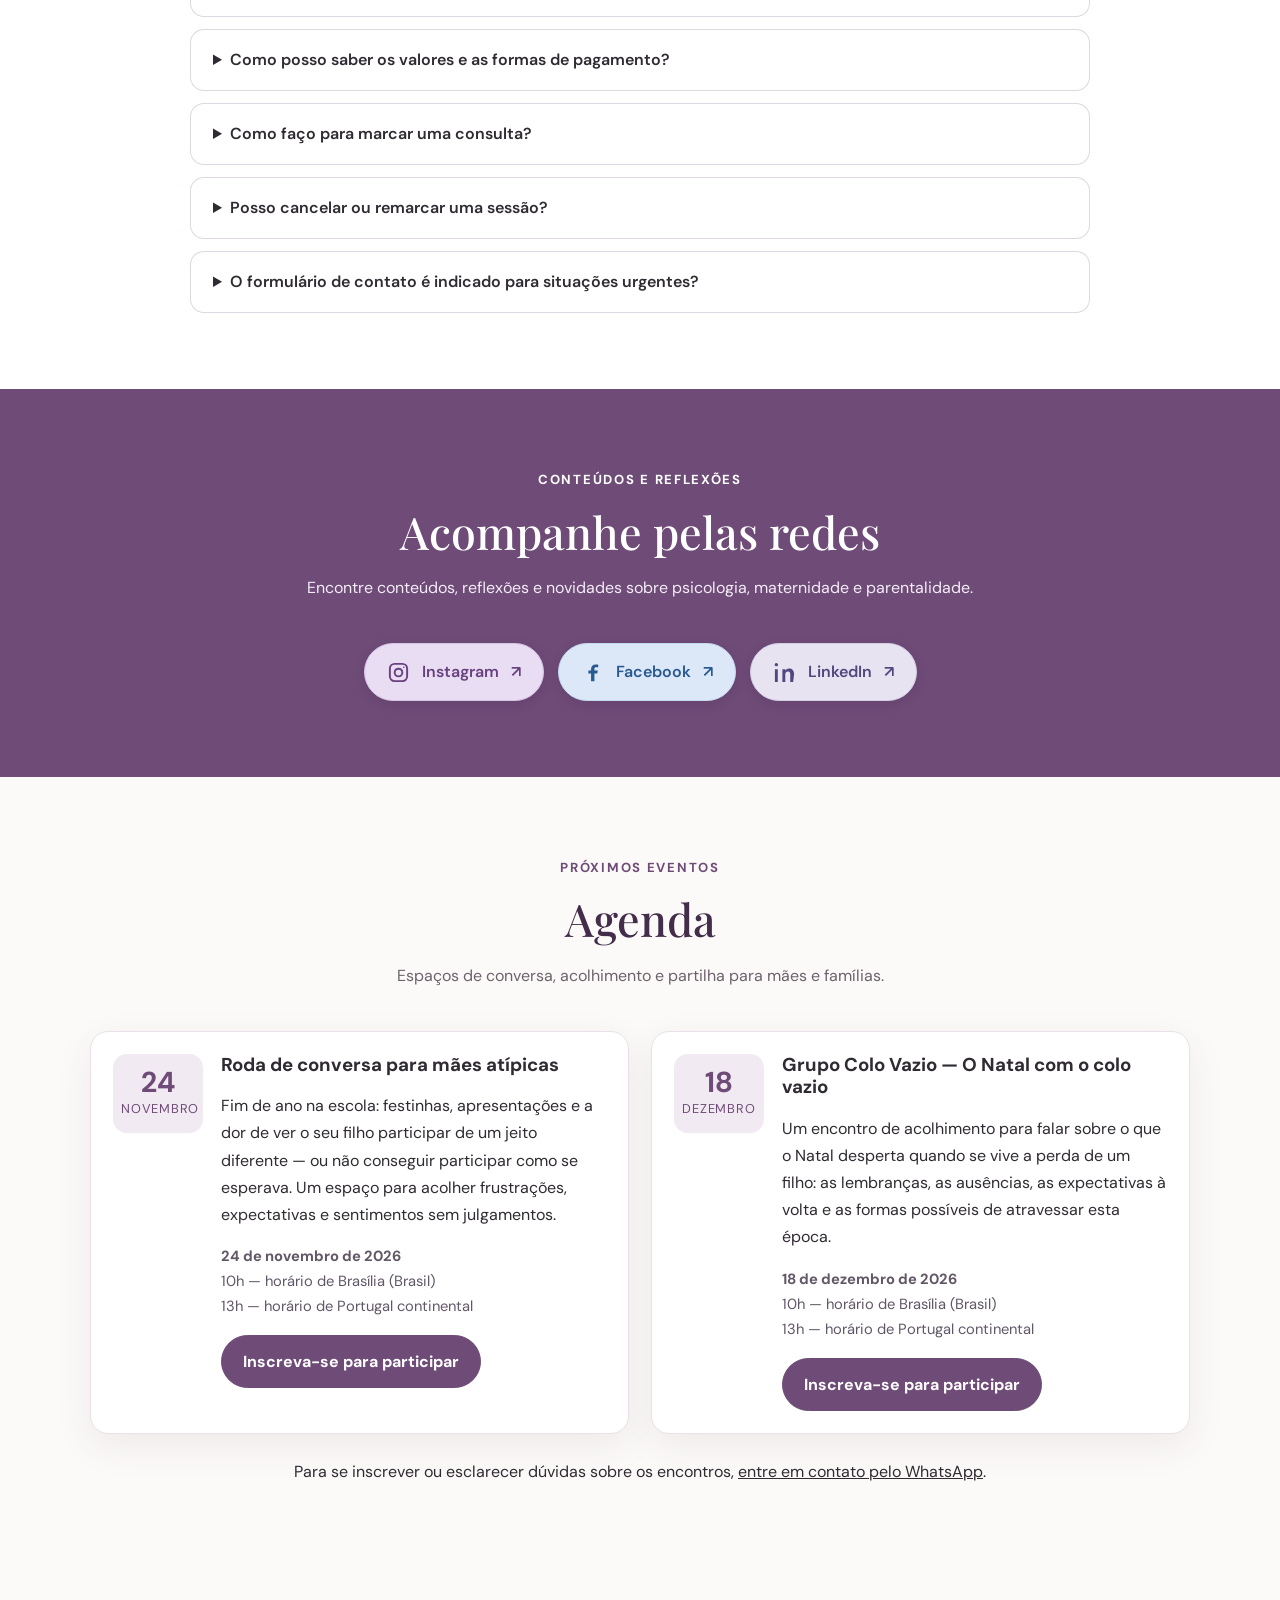
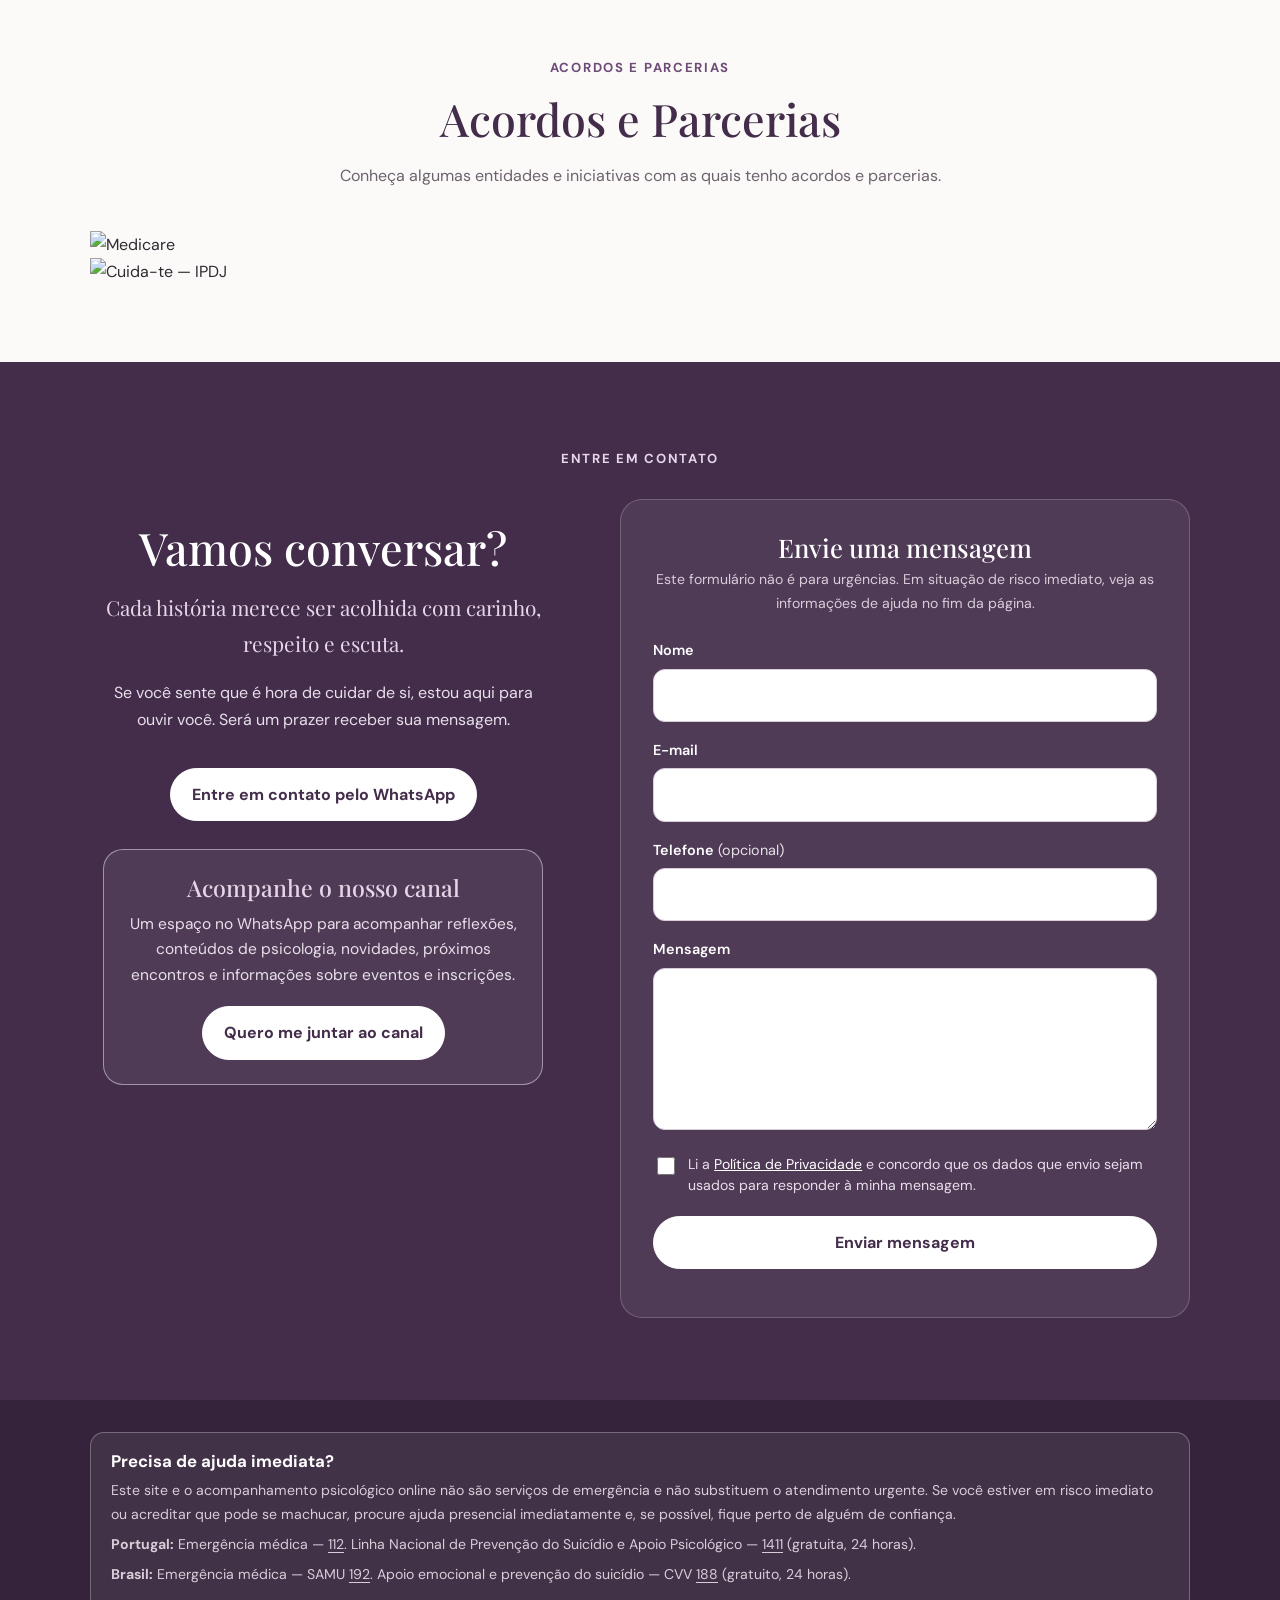
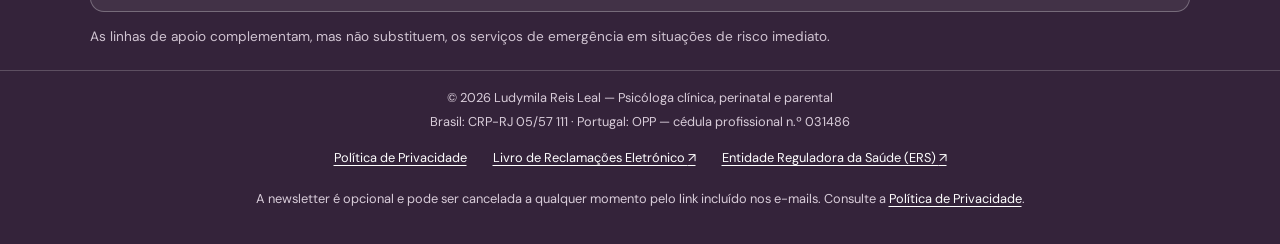
==== commit 5ebf724d: "Atualizar HTML da prévia de reorganização" ====
--- a/index.html
+++ b/index.html
@@ -27,10 +27,15 @@
 <button aria-controls="menu-principal" aria-expanded="false" aria-label="Abrir menu" class="menu-toggle" type="button"><span></span></button>
 <nav aria-label="Navegação principal" id="menu-principal">
 <ul>
-<li><a href="#sobre">Sobre mim</a></li>
-<li><a href="#acompanhamento">Acompanhamento psicológico</a></li>
+<li><a href="#sobre">Conheça minha história</a></li>
+<li><a href="#acompanhamento">Como posso te ajudar</a></li>
 <li><a href="#servicos-complementares">Serviços</a></li>
-<li><a class="button" href="#contatos">Entre em contato</a></li>
+<li><a href="#abordagem">Como funciona</a></li>
+<li><a href="#perguntas-frequentes">Dúvidas frequentes</a></li>
+<li><a href="#eventos">Próximos eventos</a></li>
+<li><a href="#parcerias">Acordos e Parcerias</a></li>
+<li><a href="#contatos">Entre em contato</a></li>
+<li><a class="button" href="#atendimento">Agende seu atendimento</a></li>
 </ul>
 </nav>
 </div>
@@ -71,7 +76,7 @@
 </aside>
 </div>
 <div class="about-copy">
-<span class="eyebrow">Sobre mim</span>
+<span class="eyebrow">Conheça minha história</span>
 <h2>Prazer, sou a Ludymila.</h2>
 <p>A maternidade pode trazer amor, descobertas e vínculos, mas também sobrecarga, culpa, inseguranças e mudanças na identidade. Nem sempre é fácil conciliar o cuidado com o outro e a necessidade de cuidar de si — e sentimentos ambivalentes também fazem parte dessa experiência.</p>
 <p>Sou Ludymila Reis Leal, psicóloga, e acompanho mulheres em diferentes momentos da vida, oferecendo uma escuta atenta, respeitosa e acolhedora. Minha atuação é voltada à saúde mental materna, à Psicologia Perinatal e à Parentalidade, considerando os desafios emocionais e as transformações que atravessam essas experiências.</p>
@@ -85,7 +90,7 @@
 <section class="services" id="acompanhamento">
 <div class="container">
 <div class="section-heading">
-<span class="eyebrow">Acompanhamento psicológico</span>
+<span class="eyebrow">Como posso te ajudar</span>
 <h2>Experiências que podem precisar de cuidado</h2>
 <p>Cada percurso é único. Estas são algumas das questões que podem ser acolhidas no acompanhamento psicológico.</p>
 </div>
@@ -116,7 +121,7 @@
 <img alt="Ludymila Reis Leal em seu consultório" decoding="async" height="676" loading="lazy" src="foto-14-minha-abordagem.webp" width="412"/>
 </figure>
 <div>
-<span class="eyebrow">Minha abordagem</span>
+<span class="eyebrow">Como funciona</span>
 <h2>Um processo que respeita o seu tempo.</h2>
 <p>Não existem duas histórias iguais. O acompanhamento psicológico é um espaço para dar sentido às experiências, reconhecer padrões e compreender as questões que estão causando sofrimento.</p>
 <p>O trabalho é construído ao longo do processo, com atenção à história e às necessidades de cada pessoa, sem fórmulas prontas nem promessas de resultados iguais para todos.</p>
@@ -135,9 +140,9 @@
 </section>
 <section class="online plain" id="atendimento">
 <div class="container online-inner">
-<span class="eyebrow">Atendimento online</span>
+<span class="eyebrow">Agende seu atendimento</span>
 <h2>Um acompanhamento com privacidade e flexibilidade.</h2>
-<p>Os atendimentos são online para brasileiros em qualquer lugar do mundo, com cuidado com a privacidade e a confidencialidade. A partir de janeiro de 2027, haverá também possibilidade de atendimento presencial para pacientes da região do Porto e de Vila Nova de Gaia.</p>
+<p>Os atendimentos são realizados online, para pessoas em qualquer lugar do mundo, com cuidado, privacidade e confidencialidade. A partir de janeiro de 2027, haverá também possibilidade de atendimento presencial para pacientes da região do Porto e de Vila Nova de Gaia.</p>
 <a class="button" href="https://wa.me/5524998476464" rel="noopener noreferrer" target="_blank">Agende seu atendimento</a>
 </div>
 </section>
@@ -166,14 +171,27 @@
 </div>
 </section><section class="plain extra-section" id="eventos">
 <div class="container">
-<div class="section-heading"><span class="eyebrow">Agenda</span><h2>Próximos encontros</h2><p>Espaços de conversa, acolhimento e partilha para mães e famílias.</p></div>
+<div class="section-heading"><span class="eyebrow">Próximos eventos</span><h2>Agenda</h2><p>Espaços de conversa, acolhimento e partilha para mães e famílias.</p></div>
 <div class="event-list">
 <article class="event-card"><div class="event-date"><strong>24</strong><span>Novembro</span></div><div><h3>Roda de conversa para mães atípicas</h3><p>Fim de ano na escola: festinhas, apresentações e a dor de ver o seu filho participar de um jeito diferente — ou não conseguir participar como se esperava. Um espaço para acolher frustrações, expectativas e sentimentos sem julgamentos.</p><p class="event-meta"><strong>24 de novembro de 2026</strong><br>10h — horário de Brasília (Brasil)<br>13h — horário de Portugal continental</p><a class="button" href="https://wa.me/5524998476464?text=Ol%C3%A1%21%20Gostaria%20de%20me%20inscrever%20na%20roda%20de%20conversa%20para%20m%C3%A3es%20at%C3%ADpicas%20de%2024%20de%20novembro." rel="noopener noreferrer" target="_blank">Inscreva-se para participar</a></div></article>
 <article class="event-card"><div class="event-date"><strong>18</strong><span>Dezembro</span></div><div><h3>Grupo Colo Vazio — O Natal com o colo vazio</h3><p>Um encontro de acolhimento para falar sobre o que o Natal desperta quando se vive a perda de um filho: as lembranças, as ausências, as expectativas à volta e as formas possíveis de atravessar esta época.</p><p class="event-meta"><strong>18 de dezembro de 2026</strong><br>10h — horário de Brasília (Brasil)<br>13h — horário de Portugal continental</p><a class="button" href="https://wa.me/5524998476464?text=Ol%C3%A1%21%20Gostaria%20de%20saber%20como%20participar%20da%20sess%C3%A3o%20do%20Grupo%20Colo%20Vazio%20de%2018%20de%20dezembro." rel="noopener noreferrer" target="_blank">Inscreva-se para participar</a></div></article>
 </div>
 <p style="text-align:center;margin-top:24px">Para se inscrever ou esclarecer dúvidas sobre os encontros, <a href="https://wa.me/5524998476464?text=Ol%C3%A1%21%20Gostaria%20de%20me%20inscrever%20nos%20pr%C3%B3ximos%20eventos." target="_blank" rel="noopener noreferrer">entre em contato pelo WhatsApp</a>.</p>
 </div>
-</section><section class="contact" id="contatos">
+</section><section class="plain extra-section partnerships-section" id="parcerias">
+<div class="container">
+<div class="section-heading">
+<span class="eyebrow">Acordos e Parcerias</span>
+<h2>Acordos e Parcerias</h2>
+<p>Conheça algumas entidades e iniciativas com as quais tenho acordos e parcerias.</p>
+</div>
+<div class="partnership-logos">
+<img class="footer-logo-medicare" src="https://www.medicare.pt/assets/img/logo-medicare-oficial.svg" alt="Medicare" loading="lazy">
+<img class="footer-logo-cuida-te" src="https://encrypted-tbn0.gstatic.com/images?q=tbn:ANd9GcQwUmjtx8_koG4H0Kim4f0pUZWTyYb-DmanDpoA57x3rA&s" alt="Cuida-te — IPDJ" loading="lazy">
+</div>
+</div>
+</section>
+<section class="contact" id="contatos">
 <div class="container">
 <span class="eyebrow">Entre em contato</span>
 <div class="contact-grid">
@@ -234,12 +252,6 @@
 <p><strong>Brasil:</strong> Emergência médica — SAMU <a href="tel:192">192</a>. Apoio emocional e prevenção do suicídio — CVV <a href="tel:188">188</a> (gratuito, 24 horas).</p>
 </div>
 <p class="disclaimer">As linhas de apoio complementam, mas não substituem, os serviços de emergência em situações de risco imediato.</p>
-<div class="footer-partnerships" aria-labelledby="partnerships-title">
-  <h3 id="partnerships-title">Parcerias</h3>
-  <div class="footer-partnership-logos">
-    <img class="footer-logo-medicare" src="https://www.medicare.pt/assets/img/logo-medicare-oficial.svg" alt="Medicare" loading="lazy">
-    <img class="footer-logo-cuida-te" src="https://encrypted-tbn0.gstatic.com/images?q=tbn:ANd9GcQwUmjtx8_koG4H0Kim4f0pUZWTyYb-DmanDpoA57x3rA&s" alt="Cuida-te — IPDJ" loading="lazy">
-  </div>
 </div>
 </div>
 <script async src="https://form.maildroppa.com/md-form-loader.js" data-md-form="1b662fca-73d5-49b6-bbd3-b72c9719d355"></script>
--- a/styles.css
+++ b/styles.css
@@ -420,3 +420,41 @@
 #redes-sociais .social-link .social-icon{color:inherit}
 @media(prefers-reduced-motion:reduce){#redes-sociais .social-link{transition:none}#redes-sociais .social-link:hover{transform:none}}
 
+
+
+/* Parcerias no rodapé — logótipos oficiais preservados */
+.footer-partnerships {
+  margin-top: 18px;
+  padding: 18px 20px;
+  border: 1px solid rgba(255,255,255,.55);
+  border-radius: 14px;
+  background: #fff;
+  color: #34233a;
+  text-align: center;
+}
+.footer-partnerships h3 {
+  margin: 0 0 14px;
+  color: #34233a;
+  font-size: 1rem;
+}
+.footer-partnership-logos {
+  display: flex;
+  align-items: center;
+  justify-content: center;
+  gap: clamp(18px, 4vw, 36px);
+  flex-wrap: wrap;
+}
+.footer-partnership-logos img {
+  display: block;
+  width: min(42%, 190px);
+  max-width: 190px;
+  height: 58px;
+  object-fit: contain;
+}
+.footer-partnership-logos .footer-logo-medicare { width: min(48%, 205px); }
+.footer-partnership-logos .footer-logo-cuida-te { width: min(38%, 150px); }
+@media (max-width: 480px) {
+  .footer-partnerships { padding: 16px 12px; }
+  .footer-partnership-logos { gap: 14px; }
+  .footer-partnership-logos img { height: 48px; }
+}
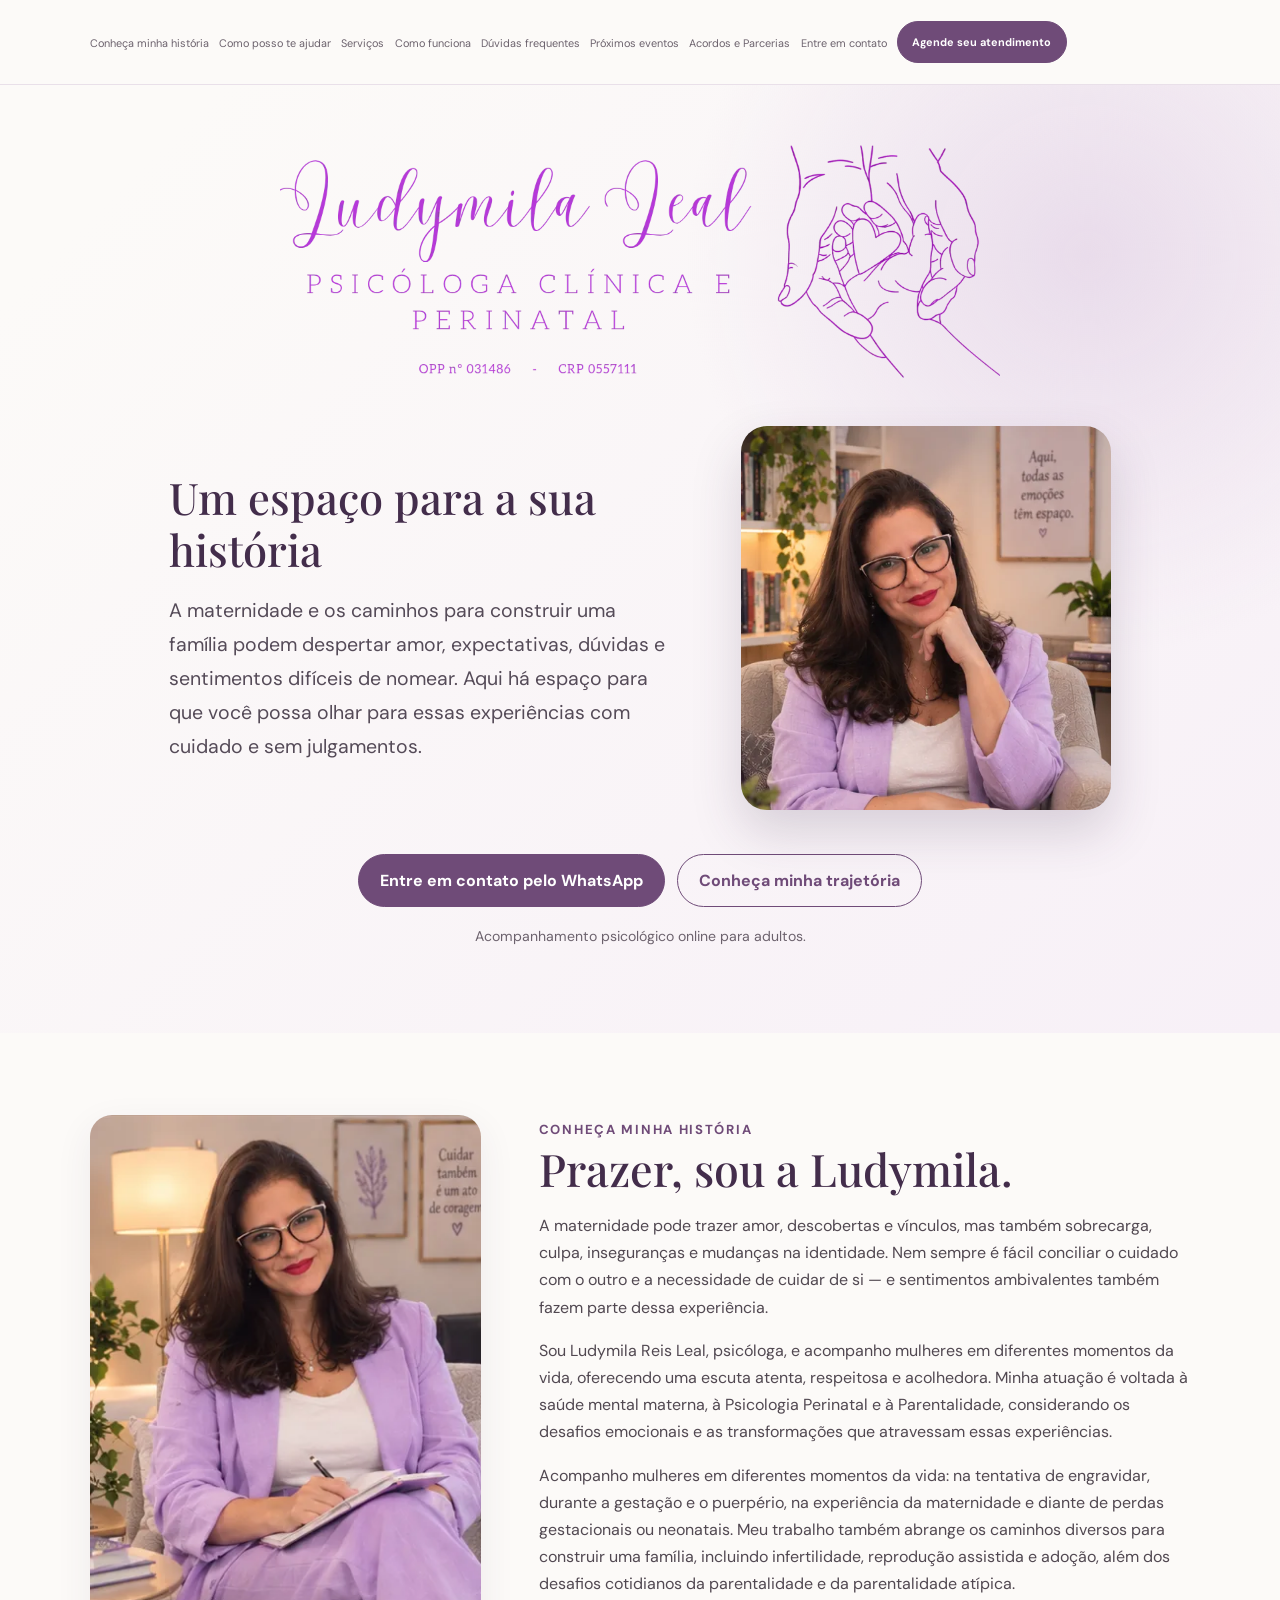
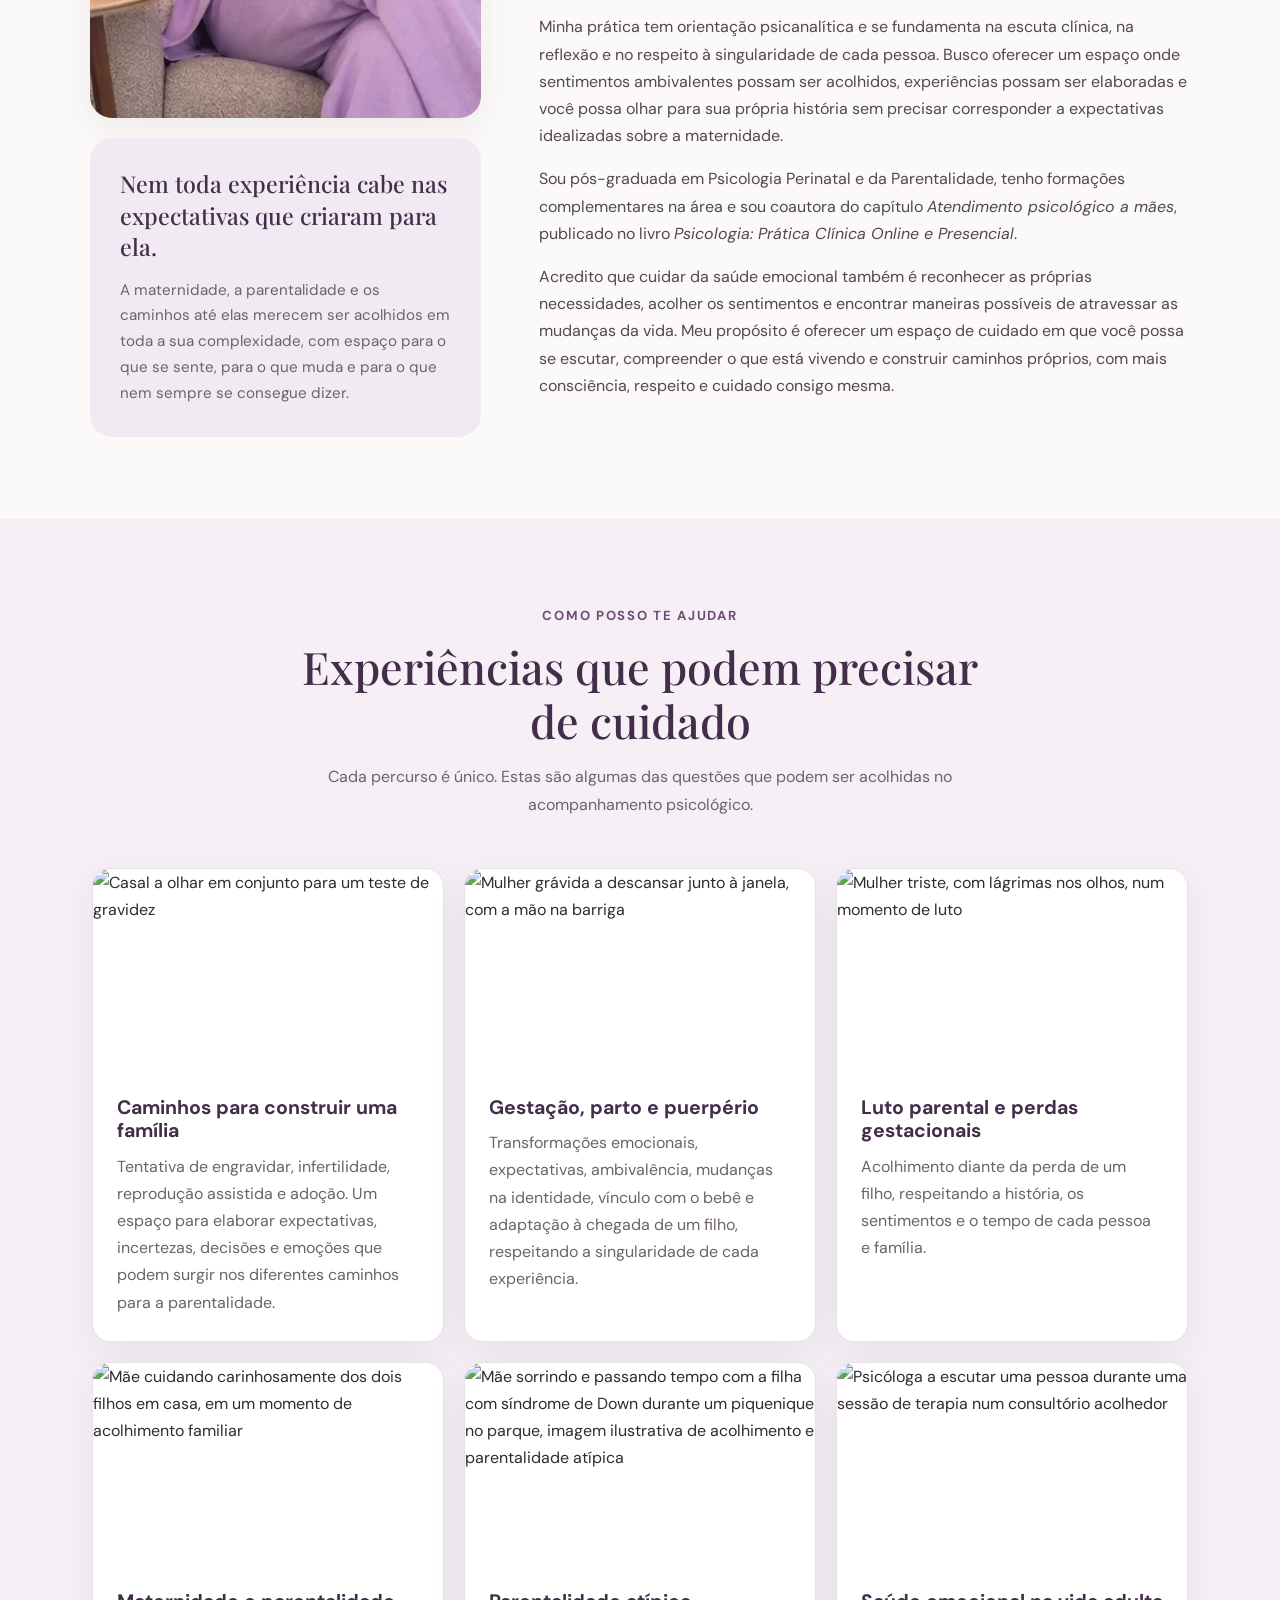
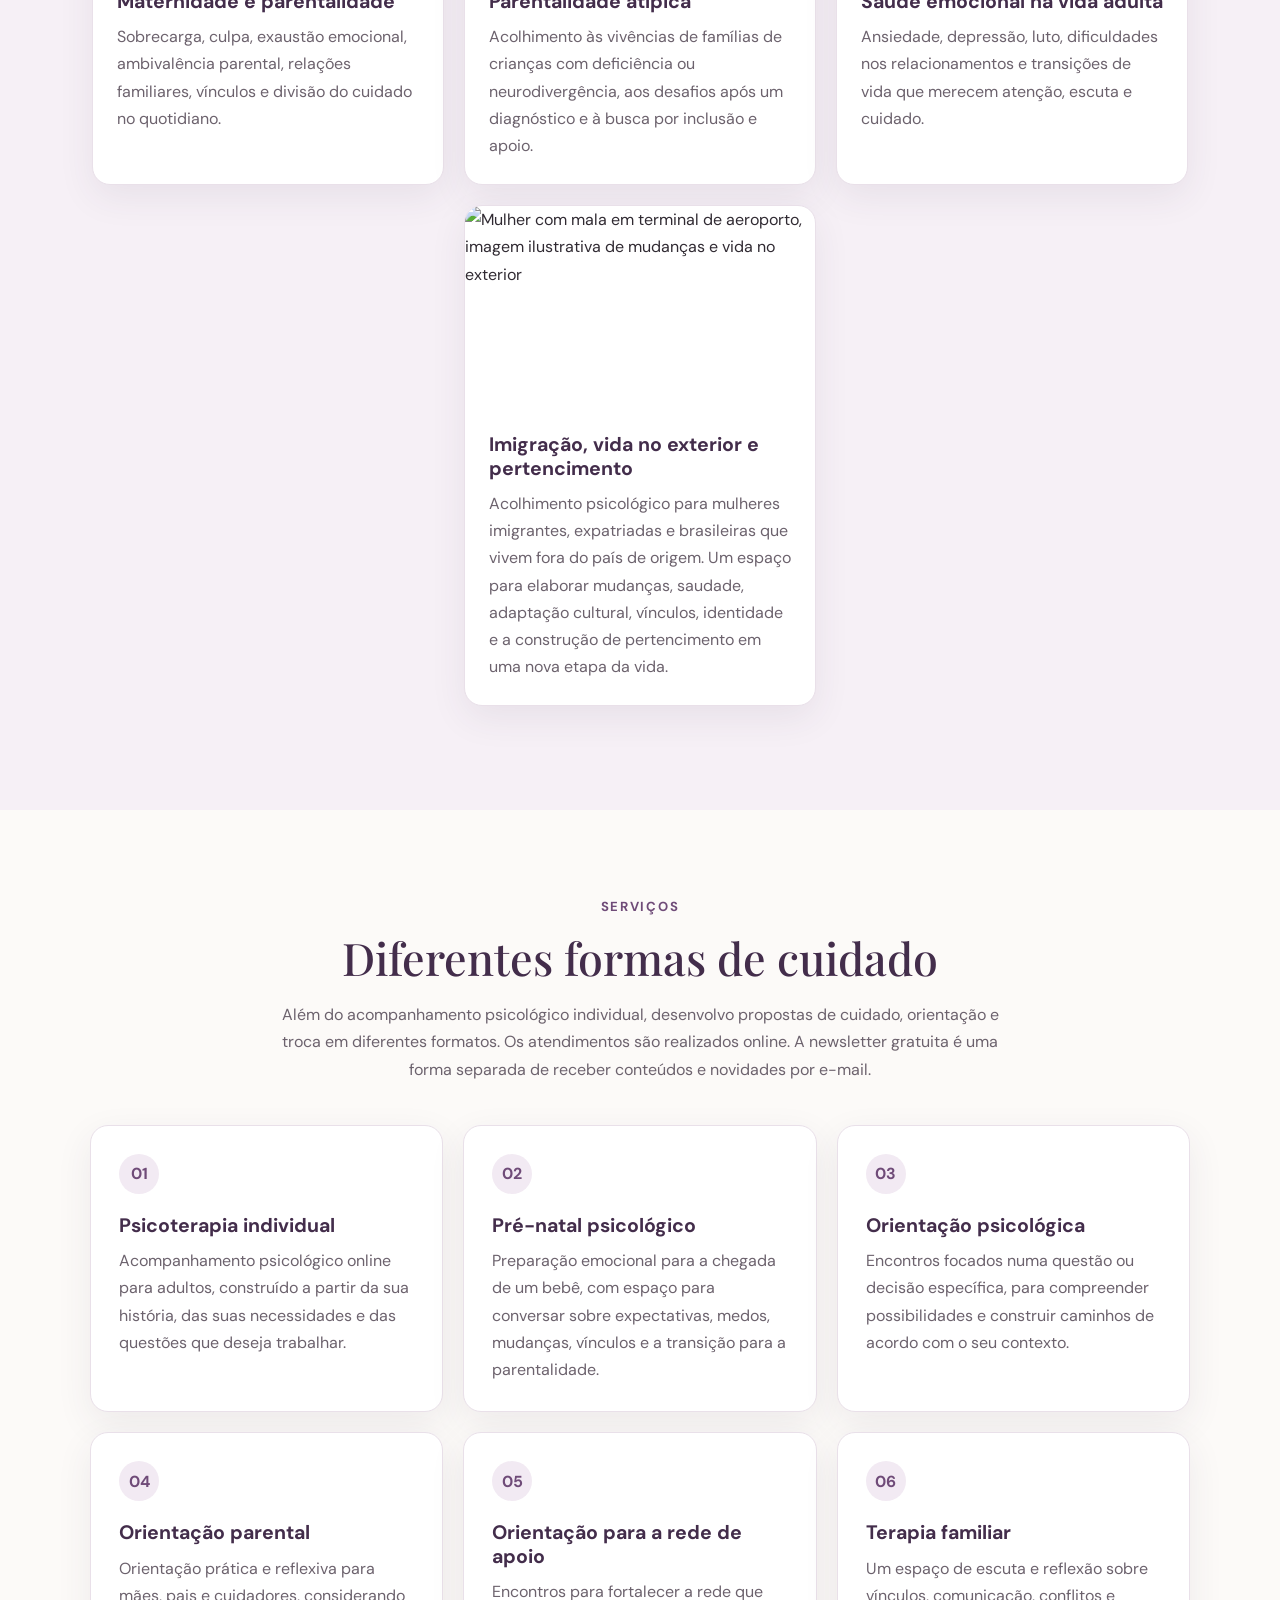
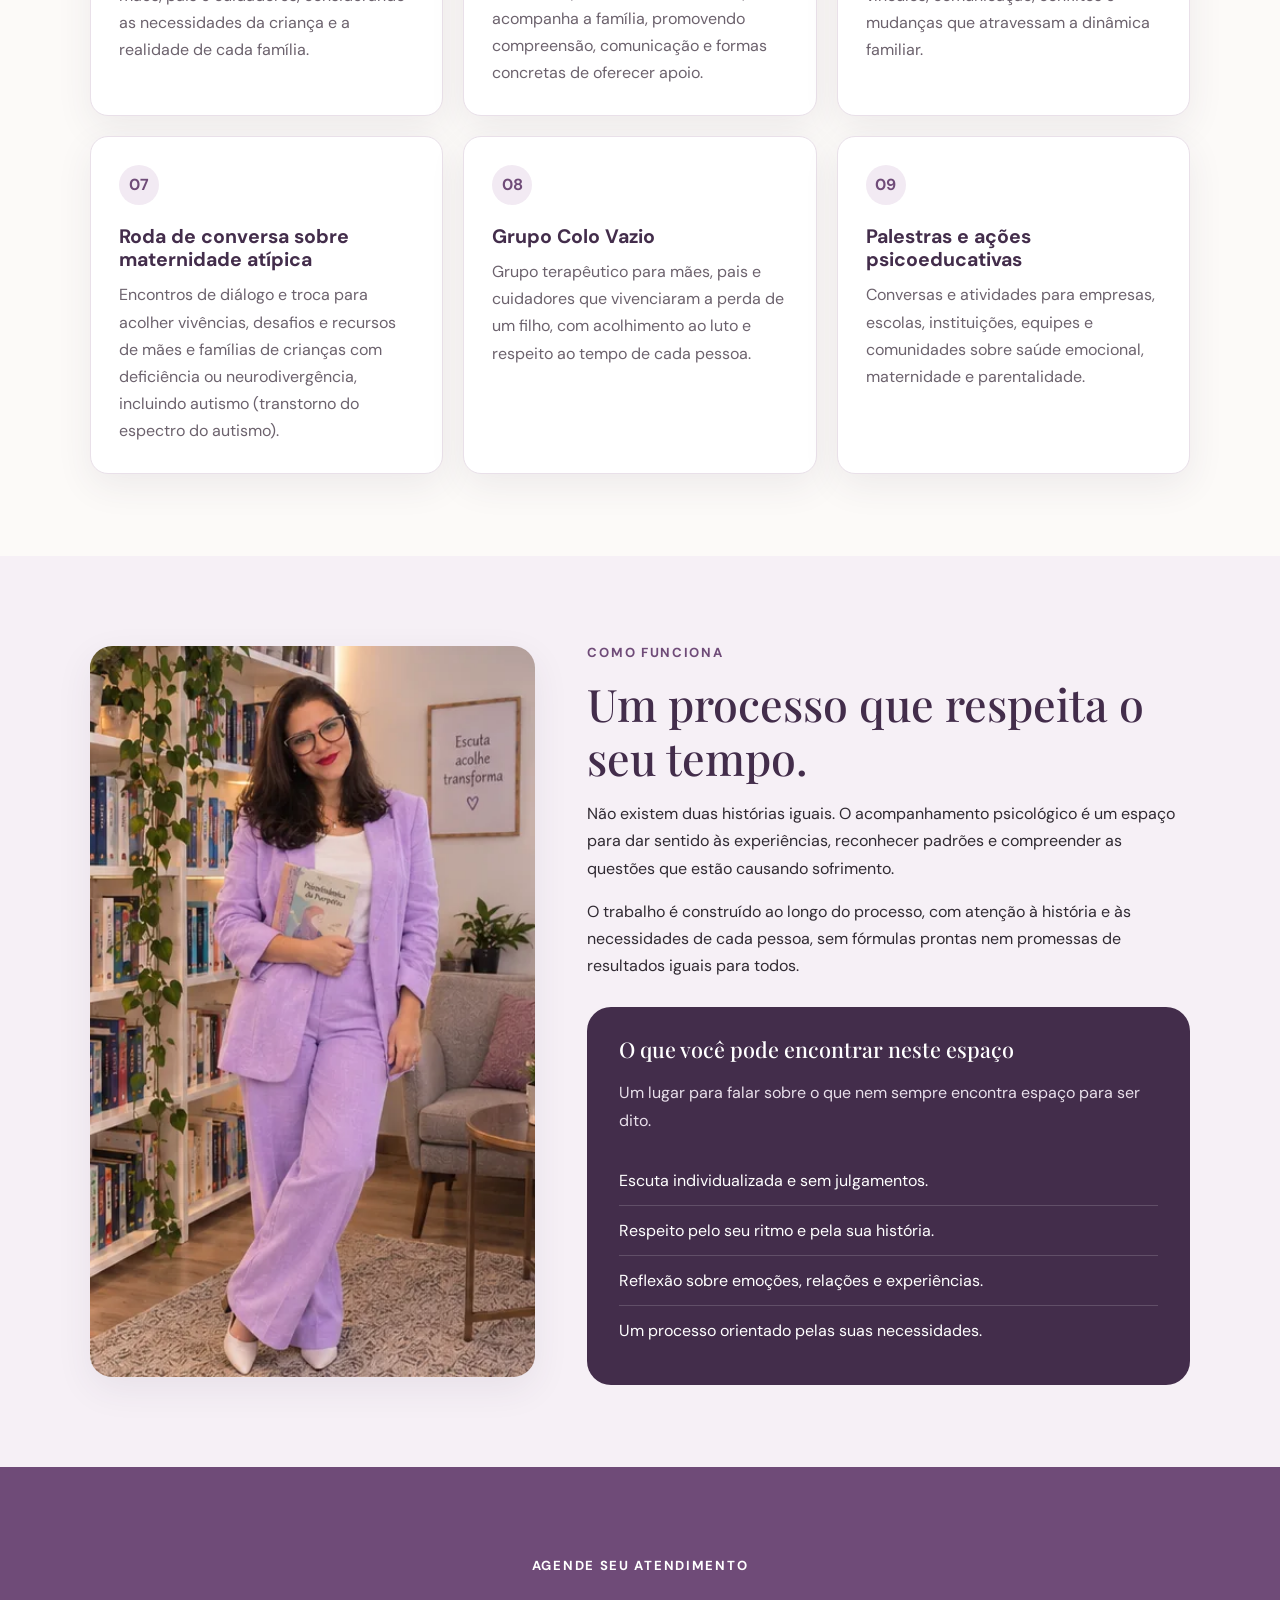
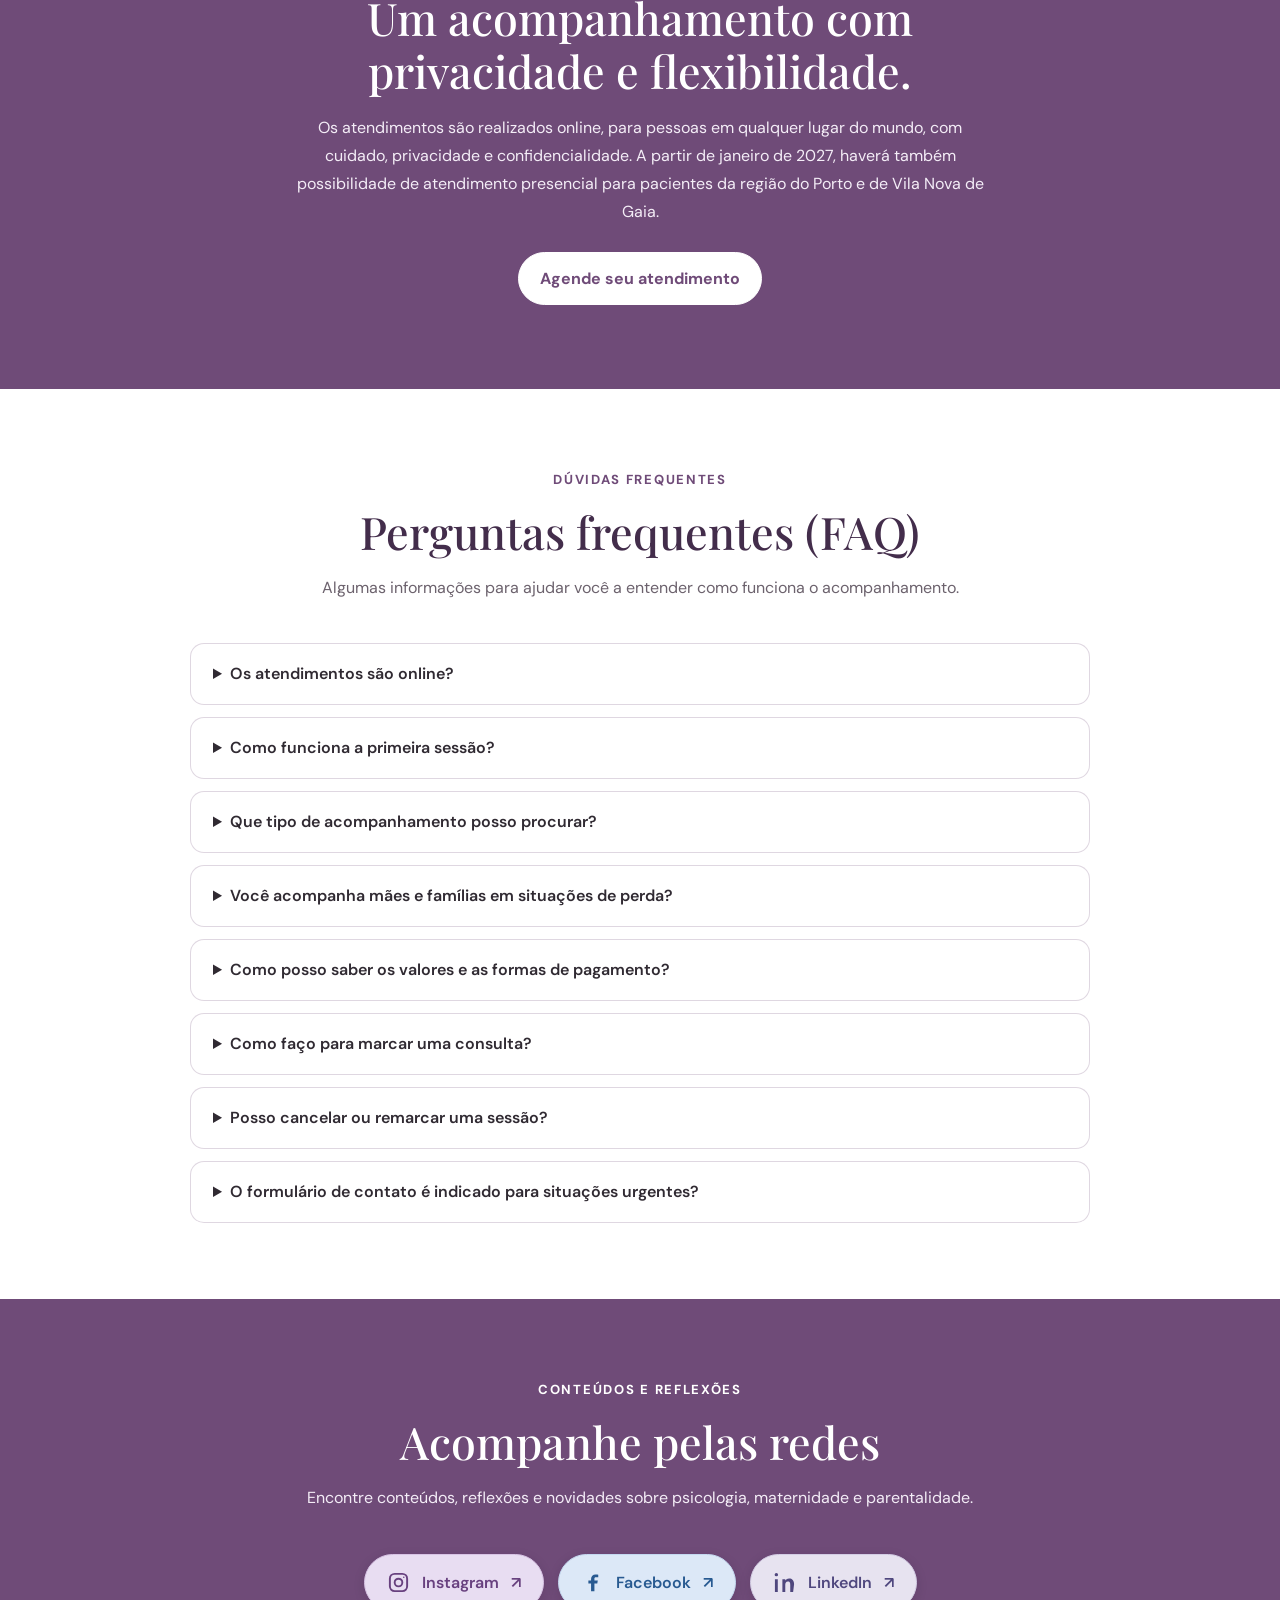
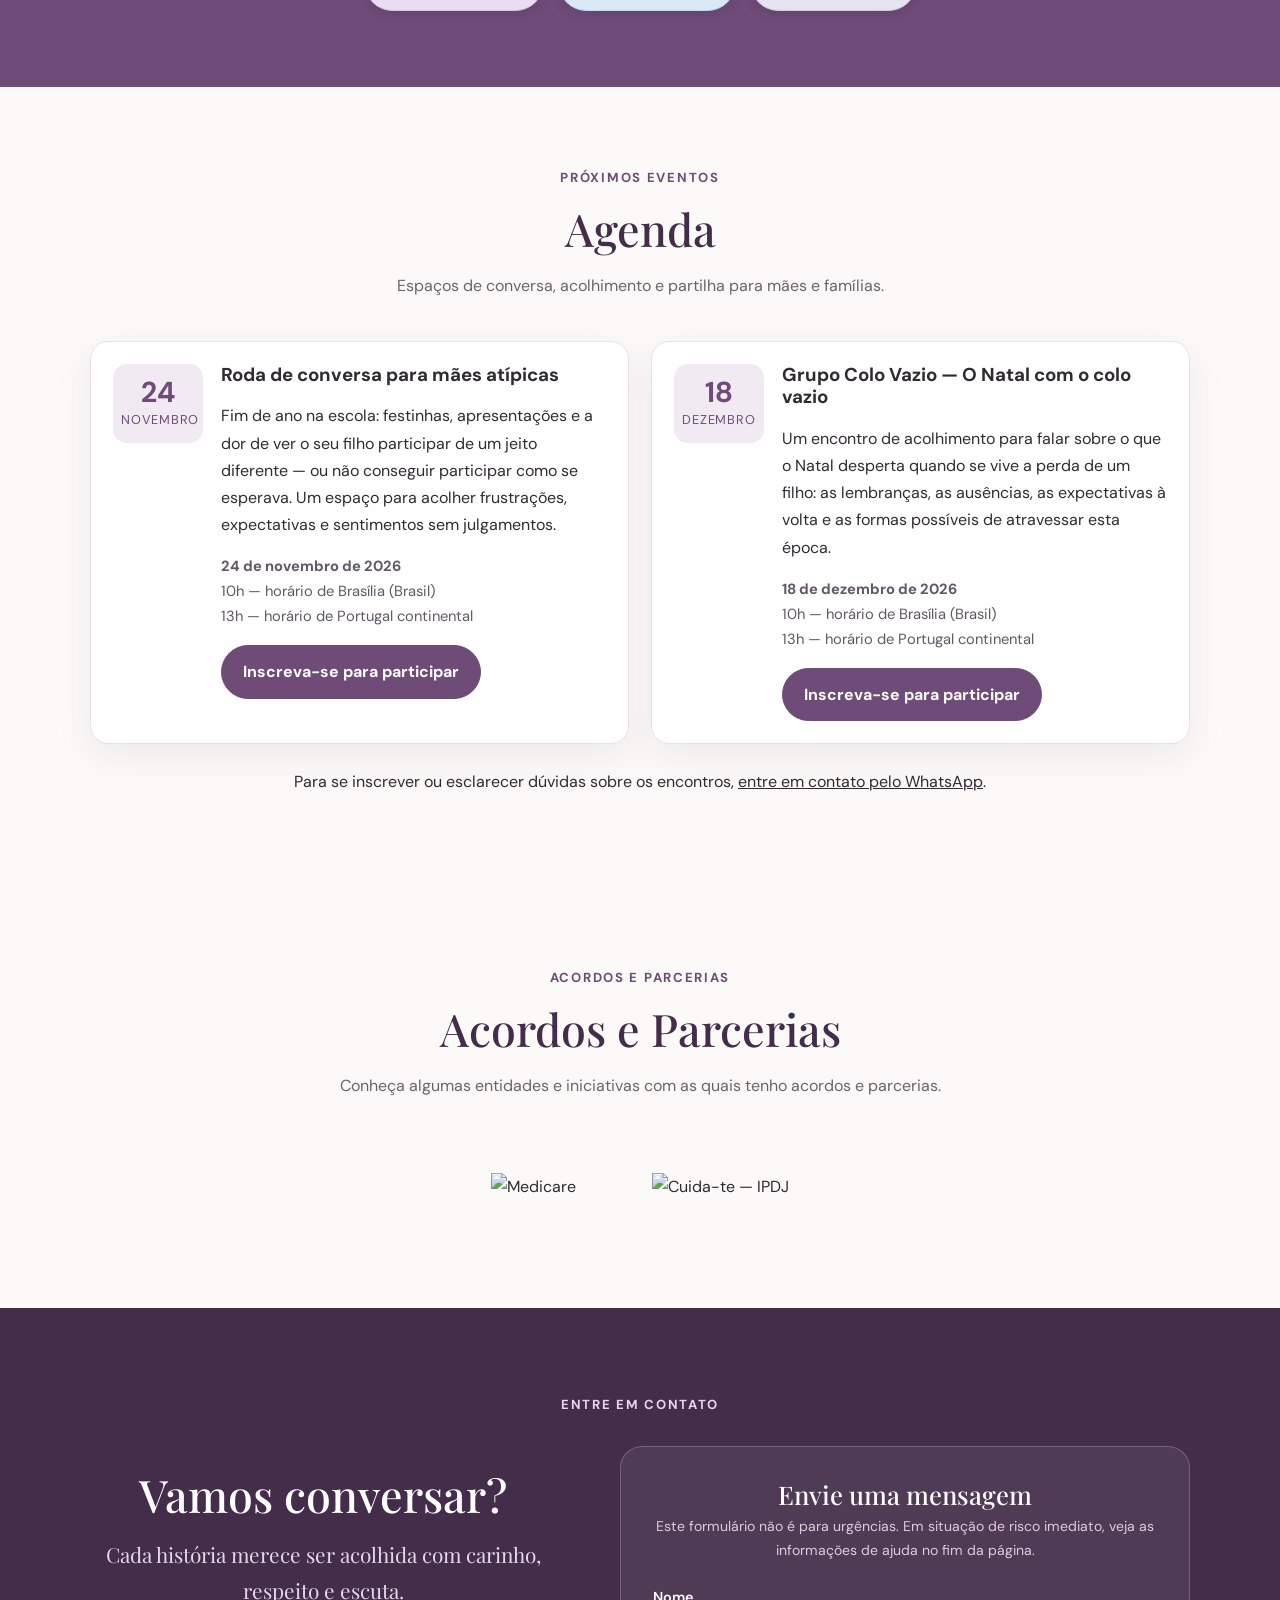
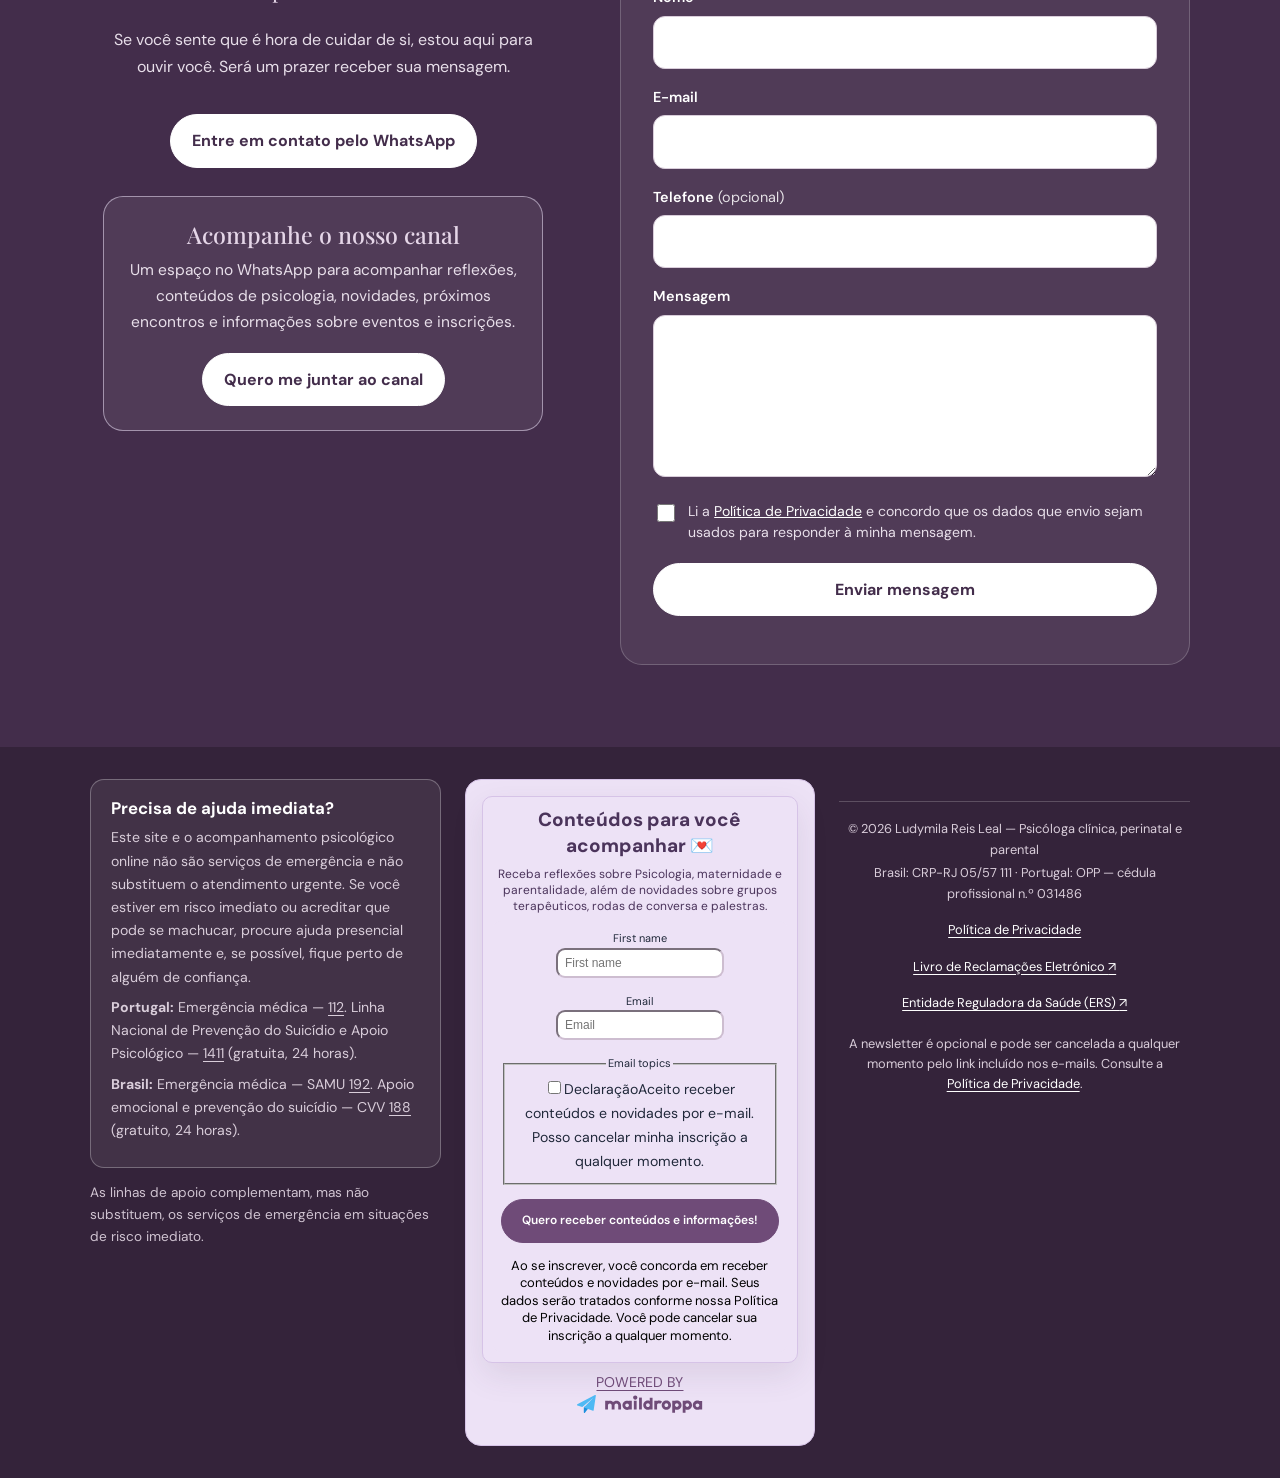
==== commit 512af123: "Restore two-column footer newsletter and refine partnership heading" ====
--- a/index.html
+++ b/index.html
@@ -253,10 +253,8 @@
 </div>
 <p class="disclaimer">As linhas de apoio complementam, mas não substituem, os serviços de emergência em situações de risco imediato.</p>
 </div>
-</div>
 <script async src="https://form.maildroppa.com/md-form-loader.js" data-md-form="1b662fca-73d5-49b6-bbd3-b72c9719d355"></script>
-
-<!-- <div class="footer-newsletter">
+<div class="footer-newsletter">
 <section aria-labelledby="newsletter-title" class="newsletter-section" id="newsletter">
 <div class="newsletter-shell">
 <div><div data-id="maildroppa-form-1b662fca-73d5-49b6-bbd3-b72c9719d355" style="font-family:inherit;" data-md-topic-offer="[[&quot;d5a5643e-1e92-4a83-94cb-15bba17ae659&quot;,&quot;SELECTABLE&quot;,&quot;Declaração&quot;]]" data-md-styling="website"><div data-md-form="1b662fca-73d5-49b6-bbd3-b72c9719d355" data-md-signup-canvas-root="true" class="
@@ -265,9 +263,7 @@
         md-embedded-form--variant-default
         md-embedded-form--signup-canvas"><div class="md-embedded-form--body" data-id="maildroppa-form--body" style="background-color:transparent;border:0;border-radius:0;margin-bottom:0;padding:0;"><div class="md-signup-canvas" data-md-columns-stacked="true" style="--md-signup-canvas-default-block-spacing:16px;--md-signup-canvas-mobile-page-padding:14px;--md-signup-canvas-stack-breakpoint:720px;color:#20283a;font-family:inherit;max-width:640px;margin:0 auto;width:100%;"><div class="md-signup-canvas--nodes" style="display:flex;flex-direction:column;gap:var(--md-signup-canvas-default-block-spacing);"><section class="md-signup-canvas--box" style="align-items:start;background-color:#E5C8F1;border:0px solid #000000;border-radius:8px;display:block;overflow-wrap:anywhere;padding:32px 32px 32px 32px;--md-signup-canvas-mobile-box-padding:20px 20px 20px 20px;--md-signup-canvas-mobile-column-gap:16px;--md-signup-canvas-narrow-mobile-box-padding:16px 16px 16px 16px;"><div class="md-signup-canvas--columns" style="align-items:start;display:grid;gap:16px;grid-template-columns:minmax(0, 1fr);grid-template-rows:auto;justify-items:start;min-width:0px;"><div class="md-signup-canvas--column" style="align-items:stretch;background-color:transparent;border:0px solid #d8e4ee;border-radius:0px;display:flex;flex-direction:column;gap:16px;justify-content:start;min-height:0px;min-width:0px;padding:0px 0px 0px 0px;width:100%;--md-signup-canvas-mobile-column-padding:0px 0px 0px 0px;"><div class="md-signup-canvas--text" style="border-radius:0px;color:#000000;font-family:inherit;--md-signup-canvas-mobile-font-size:24px;font-size:24px;font-weight:800;letter-spacing:0px;line-height:120%;text-align:center;text-decoration:none;"><div><p style="margin:0px;"><span class="md-signup-canvas--rich-text-segment">Conteúdos para você acompanhar 💌</span></p></div></div><div class="md-signup-canvas--text" style="border-radius:0px;color:#000000;font-family:inherit;--md-signup-canvas-mobile-font-size:17px;font-size:17px;font-weight:400;letter-spacing:0px;line-height:135%;text-align:center;text-decoration:none;"><div><p style="margin:0px;"><span class="md-signup-canvas--rich-text-segment">Receba reflexões sobre Psicologia, maternidade e parentalidade, além de novidades sobre grupos terapêuticos, rodas de conversa e palestras.</span></p></div></div><div data-id="maildroppa-dynamicForm" data-md-signup-canvas-form="generated-signup-form" style="--md-signup-canvas-input-background:#ffffff;--md-signup-canvas-input-border-color:#E7B943;--md-signup-canvas-input-border-radius:8px;--md-signup-canvas-input-border-size:1px;--md-signup-canvas-input-border-style:solid;--md-signup-canvas-input-label-color:#000000;--md-signup-canvas-input-label-font-size:17px;--md-signup-canvas-input-label-font-weight:400;--md-signup-canvas-input-label-text-align:left;--md-signup-canvas-input-placeholder-color:#9AA4B2;--md-signup-canvas-input-text-color:#000000;background-color:#E5C8F1;border-radius:8px;padding:0px 0px 0px 0px;"><form method="post" action="https://api.maildroppa.com/subscribe" class="md-embedded-form--form-1b662fca-73d5-49b6-bbd3-b72c9719d355" id="mainForm-1b662fca-73d5-49b6-bbd3-b72c9719d355" style="display:flex;flex-direction:column;gap:14px;"><div><input name="fields[0].name" value="first_name" type="hidden"><label class="md-embedded-form--input-wrapper"><div class="md-embedded-form--input-title">First name</div><div class="md-embedded-form--input"><input name="fields[0].value" class="md-embedded-form--input-el" placeholder="First name" tabindex="1" type="text" maxlength="255"></div></label><div class="md-embedded-form--error" data-error-wrapper="error-first_name-1b662fca-73d5-49b6-bbd3-b72c9719d355" style="display: none;"></div></div><div><input name="fields[1].name" value="email" type="hidden"><label class="md-embedded-form--input-wrapper"><div class="md-embedded-form--input-title">Email</div><div class="md-embedded-form--input"><input name="fields[1].value" class="md-embedded-form--input-el" placeholder="Email" tabindex="2" required="" type="email" maxlength="255"></div></label><div class="md-embedded-form--error" data-error-wrapper="error-email-1b662fca-73d5-49b6-bbd3-b72c9719d355" style="display: none;"></div></div><fieldset class="md-signup-topics"><legend class="md-embedded-form--input-title">Email topics</legend><label class="md-signup-topics--choice"><input aria-labelledby="topic-label-1b662fca-73d5-49b6-bbd3-b72c9719d355-d5a5643e-1e92-4a83-94cb-15bba17ae659" aria-describedby="topic-description-1b662fca-73d5-49b6-bbd3-b72c9719d355-d5a5643e-1e92-4a83-94cb-15bba17ae659" class="md-embedded-form--checkbox-input" data-required-multi-select="true" name="selectedTopicIds" required="" type="checkbox" value="d5a5643e-1e92-4a83-94cb-15bba17ae659"><span class="md-signup-topics--copy"><span class="md-signup-topics--label" id="topic-label-1b662fca-73d5-49b6-bbd3-b72c9719d355-d5a5643e-1e92-4a83-94cb-15bba17ae659">Declaração</span><span class="md-signup-topics--description" id="topic-description-1b662fca-73d5-49b6-bbd3-b72c9719d355-d5a5643e-1e92-4a83-94cb-15bba17ae659">Aceito receber conteúdos e novidades por e-mail. Posso cancelar minha inscrição a qualquer momento.</span></span></label><div class="md-embedded-form--error" data-error-wrapper="error-selectedTopicIds-1b662fca-73d5-49b6-bbd3-b72c9719d355" style="display: none;"></div></fieldset><div class="md-embedded-form--error md-embedded-form--submission-error" data-error-wrapper="error-form-1b662fca-73d5-49b6-bbd3-b72c9719d355" role="alert" style="display: none;"></div><div class="md-embedded-form--btn-wrapper" style="display:flex;justify-content:center;padding:0px 0px 0px 0px;"><button type="submit" class="md-embedded-form--btn" data-id="submit-button" style="align-items:center;background-color:#F0C14B;border-color:#9C7E31;border-radius:8px;border-style:solid;border-width:1px;box-sizing:border-box;color:#000000;display:inline-flex;font-family:inherit;--md-signup-canvas-mobile-font-size:16px;font-size:16px;font-weight:400;height:44px;justify-content:center;line-height:120%;padding:0px 24px 0px 24px;text-decoration:none;width:100%;--md-signup-canvas-mobile-button-min-height:44px;--md-signup-canvas-mobile-button-padding:0px 20px 0px 20px;"><span class="md-signup-canvas--rich-text-segment">Quero receber conteúdos e informações!</span></button></div><div class="md-signup-canvas--signup-footer-text" data-id="maildroppa-form--footer-text" style="color:#000000;font-family:inherit;font-size:13px;font-weight:400;line-height:135%;margin:0px;text-align:center;user-select:text;white-space:pre-wrap;"><p style="margin:0px;"><span class="md-signup-canvas--rich-text-segment">Ao se inscrever, você concorda em receber conteúdos e novidades por e-mail. Seus dados serão tratados conforme nossa Política de Privacidade. Você pode cancelar sua inscrição a qualquer momento.</span></p></div><input name="form_id" value="1b662fca-73d5-49b6-bbd3-b72c9719d355" type="hidden"></form></div><div data-id="maildroppa-wrap-gdprForm" style="--md-signup-canvas-input-background:#ffffff;--md-signup-canvas-input-border-color:#E7B943;--md-signup-canvas-input-border-radius:8px;--md-signup-canvas-input-border-size:1px;--md-signup-canvas-input-border-style:solid;--md-signup-canvas-input-label-color:#000000;--md-signup-canvas-input-label-font-size:17px;--md-signup-canvas-input-label-font-weight:400;--md-signup-canvas-input-label-text-align:left;--md-signup-canvas-input-placeholder-color:#9AA4B2;--md-signup-canvas-input-text-color:#000000;background-color:#E5C8F1;border-radius:8px;padding:0px 0px 0px 0px;color:#000000;display:none;font-family:inherit;"><form method="post" action="https://api.maildroppa.com/subscribe" id="gdprForm-1b662fca-73d5-49b6-bbd3-b72c9719d355"><input name="form_id" value="1b662fca-73d5-49b6-bbd3-b72c9719d355" type="hidden"><div class="md-embedded-form--checkbox-wrapper"><label class="md-embedded-form--checkbox"><input name="gdprAgreement" value="agree" type="checkbox" required=""><div style="flex:1;"><p>Yes, I want to subscribe to the free newsletter to stay up to date on the latest trends. Please send it to the e-mail address provided. I am aware that I can unsubscribe from any of the newsletters at any time. I agree that my data may be used for direct advertising and contact initiation in connection with the products and services offered by the company and its subsidiaries. I am aware that I can revoke this consent at any time.</p>
 <p><em><span style="font-size:14px;">Please note: We use Maildroppa as a service provider for sending mailings. By signing up for our newsletter(s), you agree that the information you enter will be transmitted and stored securely by Maildroppa. Please consult the Data Protection Policy and the Terms and Conditions of Maildroppa for further information in this regard.</span></em></p></div></label></div><div class="md-embedded-form--error md-embedded-form--submission-error" data-error-wrapper="error-form-1b662fca-73d5-49b6-bbd3-b72c9719d355" role="alert" style="display: none;"></div><div class="md-embedded-form--btn-wrapper" style="display:flex;justify-content:center;padding:0px 0px 0px 0px;"><button type="submit" class="md-embedded-form--btn" data-id="submit-button-gdpr" id="gdprAgreeButton-1b662fca-73d5-49b6-bbd3-b72c9719d355" style="align-items:center;background-color:#F0C14B;border-color:#9C7E31;border-radius:8px;border-style:solid;border-width:1px;box-sizing:border-box;color:#000000;display:inline-flex;font-family:inherit;--md-signup-canvas-mobile-font-size:16px;font-size:16px;font-weight:400;height:44px;justify-content:center;line-height:120%;padding:0px 24px 0px 24px;text-decoration:none;width:100%;--md-signup-canvas-mobile-button-min-height:44px;--md-signup-canvas-mobile-button-padding:0px 20px 0px 20px;">Agree</button></div></form></div><div data-id="maildroppa-SuccessMessage" class="md-embedded-form--text md-embedded-form--subscription-confirmation" style="--md-signup-canvas-input-background:#ffffff;--md-signup-canvas-input-border-color:#E7B943;--md-signup-canvas-input-border-radius:8px;--md-signup-canvas-input-border-size:1px;--md-signup-canvas-input-border-style:solid;--md-signup-canvas-input-label-color:#000000;--md-signup-canvas-input-label-font-size:17px;--md-signup-canvas-input-label-font-weight:400;--md-signup-canvas-input-label-text-align:left;--md-signup-canvas-input-placeholder-color:#9AA4B2;--md-signup-canvas-input-text-color:#000000;background-color:#E5C8F1;border-radius:8px;padding:0px 0px 0px 0px;color:#000000;display:none;font-family:inherit;"><strong data-id="maildroppa-success-form--title" class="md-embedded-form--title md-embedded-form--subscription-confirmation-title" style="color:#000000;font-family:inherit;font-size:32px;font-weight:800;line-height:120%;"></strong><p data-id="maildroppa-success-form--text" class="md-embedded-form--subscription-confirmation-text"></p></div></div></div></section></div></div><div data-id="maildroppa-form--footer" class="md-embedded-form--footer" style="background-color:#dbbee7;color:#20283a;padding:8px 0;"><a class="md-embedded-form--logo-wrapper" href="https://maildroppa.com/" style="color:#20283a;" target="_blank" rel="noopener noreferrer" title="Click to learn more about Maildroppa"><div class="md-embedded-form--branding-text">POWERED BY</div><svg width="126" height="18" viewBox="0 0 126 18" fill="none" xmlns="http://www.w3.org/2000/svg"><path d="M28.1787 5.81275H30.9656V5.99854C31.523 5.75082 32.1423 5.62695 32.8236 5.62695C34.1241 5.62695 35.2389 6.1224 36.1059 6.98944C36.973 6.18433 38.0877 5.62695 39.3883 5.62695C41.9275 5.62695 44.0331 7.67069 44.0331 10.2718V14.5451H41.2462V10.2718C41.2462 9.21897 40.3792 8.41386 39.3883 8.41386C38.3354 8.41386 37.5303 9.21897 37.5303 10.2718V14.5451H34.6815V10.2718C34.6815 9.21897 33.8145 8.41386 32.8236 8.41386C31.8327 8.41386 30.9656 9.21897 30.9656 10.2718V14.5451H28.1787V5.81275Z" fill="currentColor"></path><path d="M52.0222 14.4831C51.4029 14.7309 50.7836 14.9167 50.1024 14.9167C47.5632 14.9167 45.4575 12.8729 45.4575 10.2718C45.4575 7.73262 47.5013 5.62695 50.1024 5.62695C50.7836 5.62695 51.4029 5.75082 52.0222 5.99854V5.87468H54.8091V14.5451L52.0222 14.4831ZM48.2444 10.2718C48.2444 11.3246 49.1115 12.1297 50.1024 12.1297C51.1552 12.1297 51.9603 11.3246 51.9603 10.2718C51.9603 9.21897 51.0933 8.41386 50.1024 8.41386C49.1115 8.41386 48.2444 9.21897 48.2444 10.2718Z" fill="currentColor"></path><path d="M56.1097 2.59199C56.1097 1.4153 57.0387 0.486328 58.2773 0.486328C59.454 0.486328 60.383 1.4153 60.383 2.59199C60.383 3.76869 59.454 4.69766 58.2773 4.69766C57.1006 4.69766 56.1097 3.76869 56.1097 2.59199ZM59.6398 14.4828H56.8529V5.81242H59.6398V14.4828Z" fill="currentColor"></path><path d="M64.8421 14.4826H62.0552V2.5918H64.8421V14.4826Z" fill="currentColor"></path><path d="M72.7693 14.4812C72.2119 14.7289 71.5926 14.8528 70.9113 14.8528C68.3721 14.8528 66.2665 12.8091 66.2665 10.208C66.2665 7.66878 68.3721 5.56312 70.9113 5.56312C71.5926 5.56312 72.2119 5.74891 72.7693 5.9347V2.65234H75.5562V14.5432L72.7693 14.4812ZM69.0534 10.208C69.0534 11.2608 69.8585 12.0659 70.9113 12.0659C71.9642 12.0659 72.7693 11.2608 72.7693 10.208C72.7693 9.15513 71.9642 8.35002 70.9113 8.35002C69.8585 8.35002 69.0534 9.15513 69.0534 10.208Z" fill="currentColor"></path><path d="M77.3522 5.81413H80.1391V5.93799C80.6965 5.69027 81.3158 5.56641 81.9971 5.56641C83.1737 5.56641 84.2885 5.99993 85.1556 6.80503L83.2357 8.84877C82.8641 8.53911 82.4306 8.35331 81.9351 8.35331C80.8823 8.35331 80.0772 9.15842 80.0772 10.2113V14.4845H77.2903V5.81413H77.3522Z" fill="currentColor"></path><path d="M89.3668 5.50195C91.906 5.50195 94.0117 7.60762 94.0117 10.1468C94.0117 12.686 91.9679 14.7917 89.3668 14.7917C86.8276 14.7917 84.722 12.7479 84.722 10.1468C84.722 7.54569 86.8276 5.50195 89.3668 5.50195ZM89.3668 8.28886C88.314 8.28886 87.5089 9.09397 87.5089 10.1468C87.5089 11.1996 88.314 12.0047 89.3668 12.0047C90.4197 12.0047 91.2248 11.1377 91.2248 10.1468C91.2248 9.1559 90.4197 8.28886 89.3668 8.28886Z" fill="currentColor"></path><path d="M95.2504 5.68775H98.0373V5.87354C98.5947 5.62582 99.214 5.50195 99.8952 5.50195C102.434 5.50195 104.54 7.60762 104.54 10.1468C104.54 12.686 102.496 14.7916 99.8952 14.7916C99.214 14.7916 98.5947 14.6678 98.0373 14.4201V17.7644H95.2504V5.68775ZM97.9753 10.0849C97.9753 11.1377 98.8424 11.9428 99.8333 11.9428C100.824 11.9428 101.691 11.0758 101.691 10.0849C101.691 9.09397 100.824 8.22693 99.8333 8.22693C98.8424 8.22693 97.9753 9.09397 97.9753 10.0849Z" fill="currentColor"></path><path d="M105.717 5.68775H108.504V5.87354C109.061 5.62582 109.68 5.50195 110.362 5.50195C112.901 5.50195 115.006 7.60762 115.006 10.1468C115.006 12.686 112.963 14.7916 110.362 14.7916C109.68 14.7916 109.061 14.6678 108.504 14.4201V17.7644H105.717V5.68775ZM108.442 10.0849C108.442 11.1377 109.309 11.9428 110.3 11.9428C111.291 11.9428 112.158 11.0758 112.158 10.0849C112.158 9.09397 111.291 8.22693 110.3 8.22693C109.309 8.22693 108.442 9.09397 108.442 10.0849Z" fill="currentColor"></path><path d="M122.376 14.4845C121.819 14.7322 121.2 14.8561 120.456 14.8561C117.917 14.8561 115.812 12.8124 115.812 10.2113C115.812 7.67207 117.855 5.56641 120.456 5.56641C121.138 5.56641 121.757 5.7522 122.376 5.93799V5.87606H125.163V14.5464L122.376 14.4845ZM118.598 10.2732C118.598 11.326 119.465 12.1311 120.456 12.1311C121.509 12.1311 122.314 11.326 122.314 10.2732C122.314 9.22035 121.447 8.41525 120.456 8.41525C119.465 8.41525 118.598 9.22035 118.598 10.2732Z" fill="currentColor"></path><path d="M11.0237 13.1683C10.9618 12.9825 10.8379 12.8586 10.6521 12.7967L7.86521 11.62C7.67942 11.5581 7.80328 11.62 7.61749 11.7439C7.43169 11.8677 6.81238 12.6109 6.81238 12.549V17.4415C6.81238 17.6893 6.99817 17.937 7.2459 17.9989C7.30783 17.9989 7.36976 17.9989 7.43169 17.9989C7.61748 17.9989 7.80328 17.937 7.92714 17.7512L10.9618 13.6637C11.0856 13.5399 11.0856 13.3541 11.0237 13.1683Z" fill="#1B8FDD"></path><path d="M18.5794 0.102611C18.3936 -0.0212515 18.1459 -0.0212515 17.9601 0.0406799L0.309657 9.26845C0.123863 9.39231 0 9.64003 0 9.88776C0 10.1355 0.185794 10.3213 0.371588 10.3832L5.32609 12.0554L16.3499 2.82759L6.87438 12.5508L15.9164 15.6474C15.9783 15.6474 16.0402 15.7093 16.1021 15.7093C16.226 15.7093 16.2879 15.7093 16.4118 15.6474C16.5357 15.5854 16.6595 15.3996 16.6595 15.2139L18.8271 0.721924C18.8271 0.474199 18.7652 0.226474 18.5794 0.102611Z" fill="#4EB9F4"></path></svg></a></div></div></div></div></div>
-</div></section> -->
-
-</div>
+</div></section>
 </div>
 <div class="footer-micro">
 <p>© 2026 Ludymila Reis Leal — Psicóloga clínica, perinatal e parental</p>
--- a/styles.css
+++ b/styles.css
@@ -458,3 +458,24 @@
   .footer-partnership-logos { gap: 14px; }
   .footer-partnership-logos img { height: 48px; }
 }
+
+/* Prévia de reorganização — ajustes visuais */
+@media (min-width: 901px) {
+ header .brand { display:none; }
+ header .nav { justify-content:flex-end; gap:1rem; }
+ header nav { width:100%; }
+ header nav ul { width:100%; display:flex; align-items:center; justify-content:space-between; gap:clamp(.35rem,.8vw,.85rem); }
+ header nav ul li { flex:0 1 auto; }
+ header nav ul li a:not(.button) { font-size:clamp(.68rem,.78vw,.86rem); white-space:nowrap; }
+ header nav ul li a.button { white-space:nowrap; padding:.7rem .9rem; font-size:clamp(.68rem,.76vw,.84rem); }
+}
+#acompanhamento .pathways-track { display:grid !important; grid-template-columns:repeat(3,minmax(0,1fr)); gap:1.25rem; overflow:visible !important; scroll-snap-type:none !important; }
+#acompanhamento .pathway-card { width:auto !important; min-width:0 !important; }
+#acompanhamento .pathway-card:nth-child(7) { grid-column:2; }
+.partnership-logos { display:flex; align-items:center; justify-content:center; flex-wrap:wrap; gap:clamp(2rem,6vw,5rem); padding:2rem 1rem; }
+.partnership-logos img { max-width:min(260px,38vw); max-height:110px; object-fit:contain; }
+.partnerships-section { scroll-margin-top:6rem; }
+@media (max-width:900px) {
+ #acompanhamento .pathways-track { grid-template-columns:1fr; }
+ #acompanhamento .pathway-card:nth-child(7) { grid-column:auto; }
+}
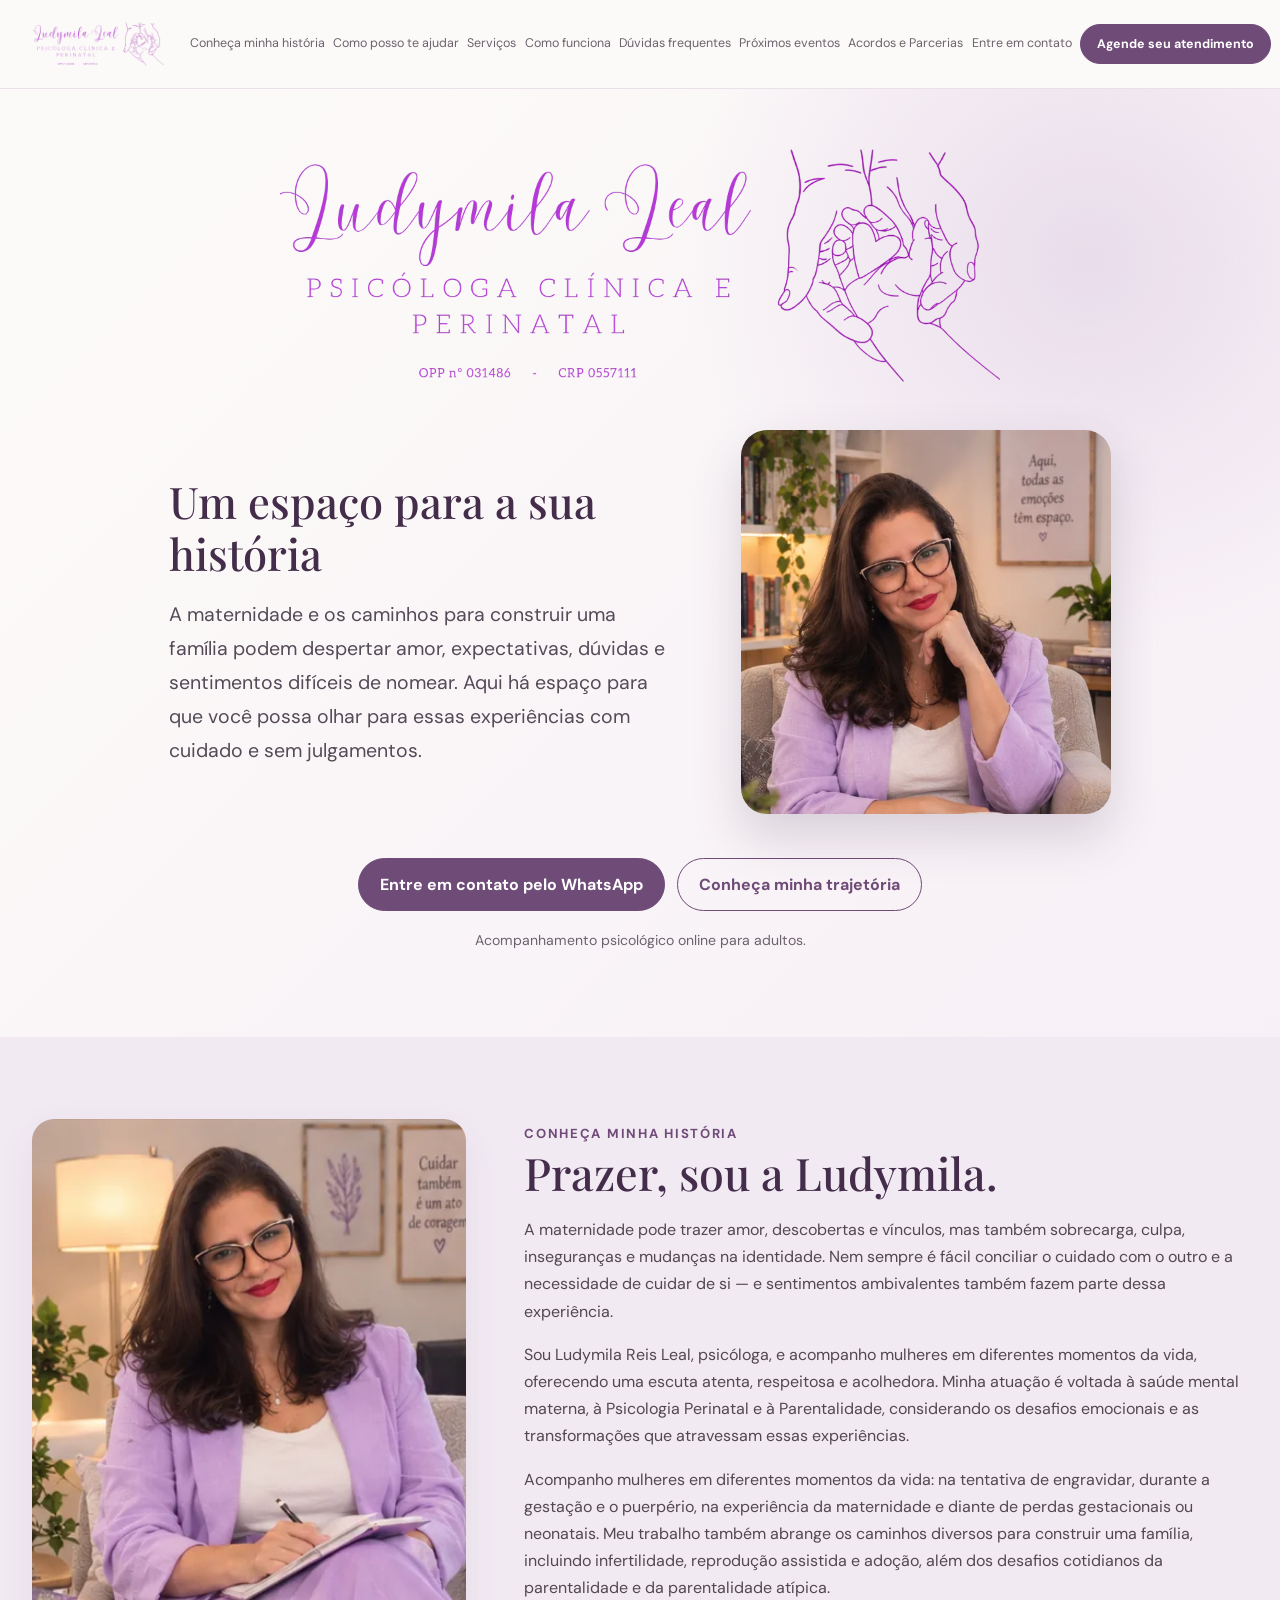
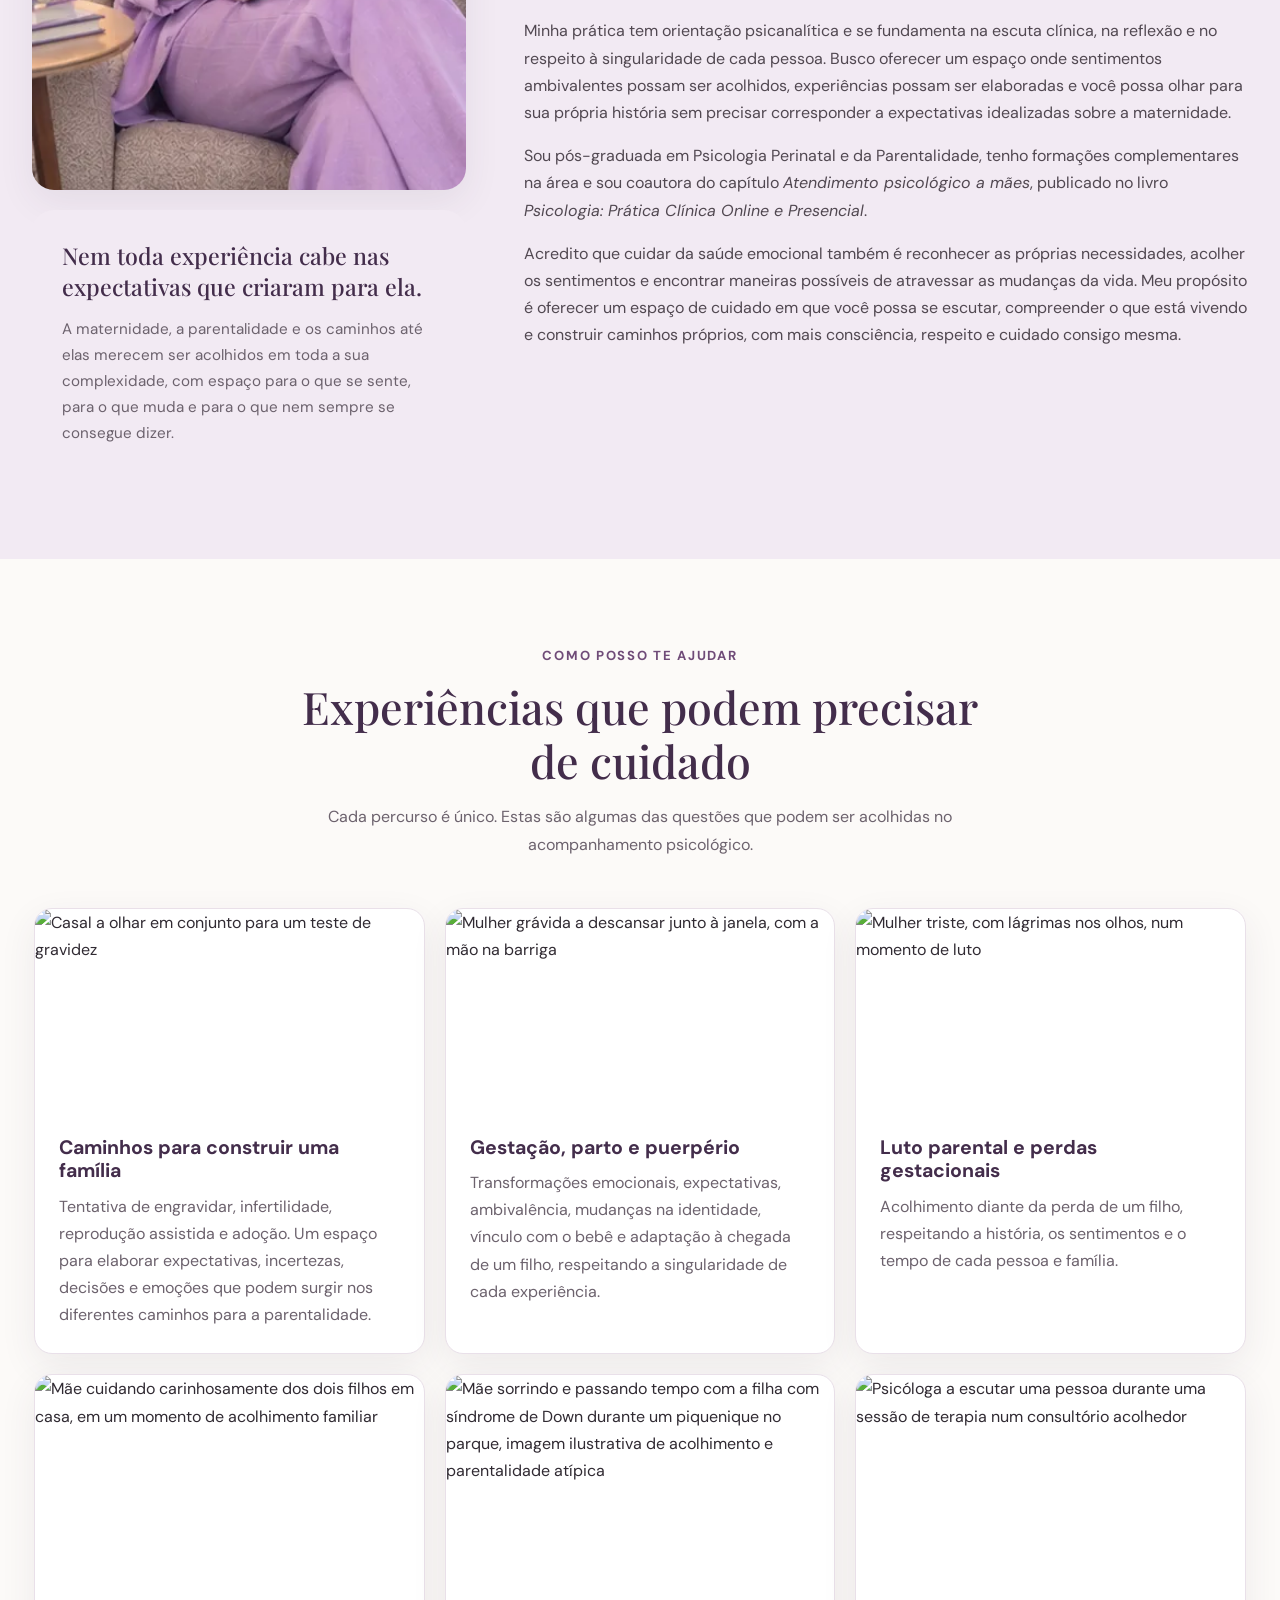
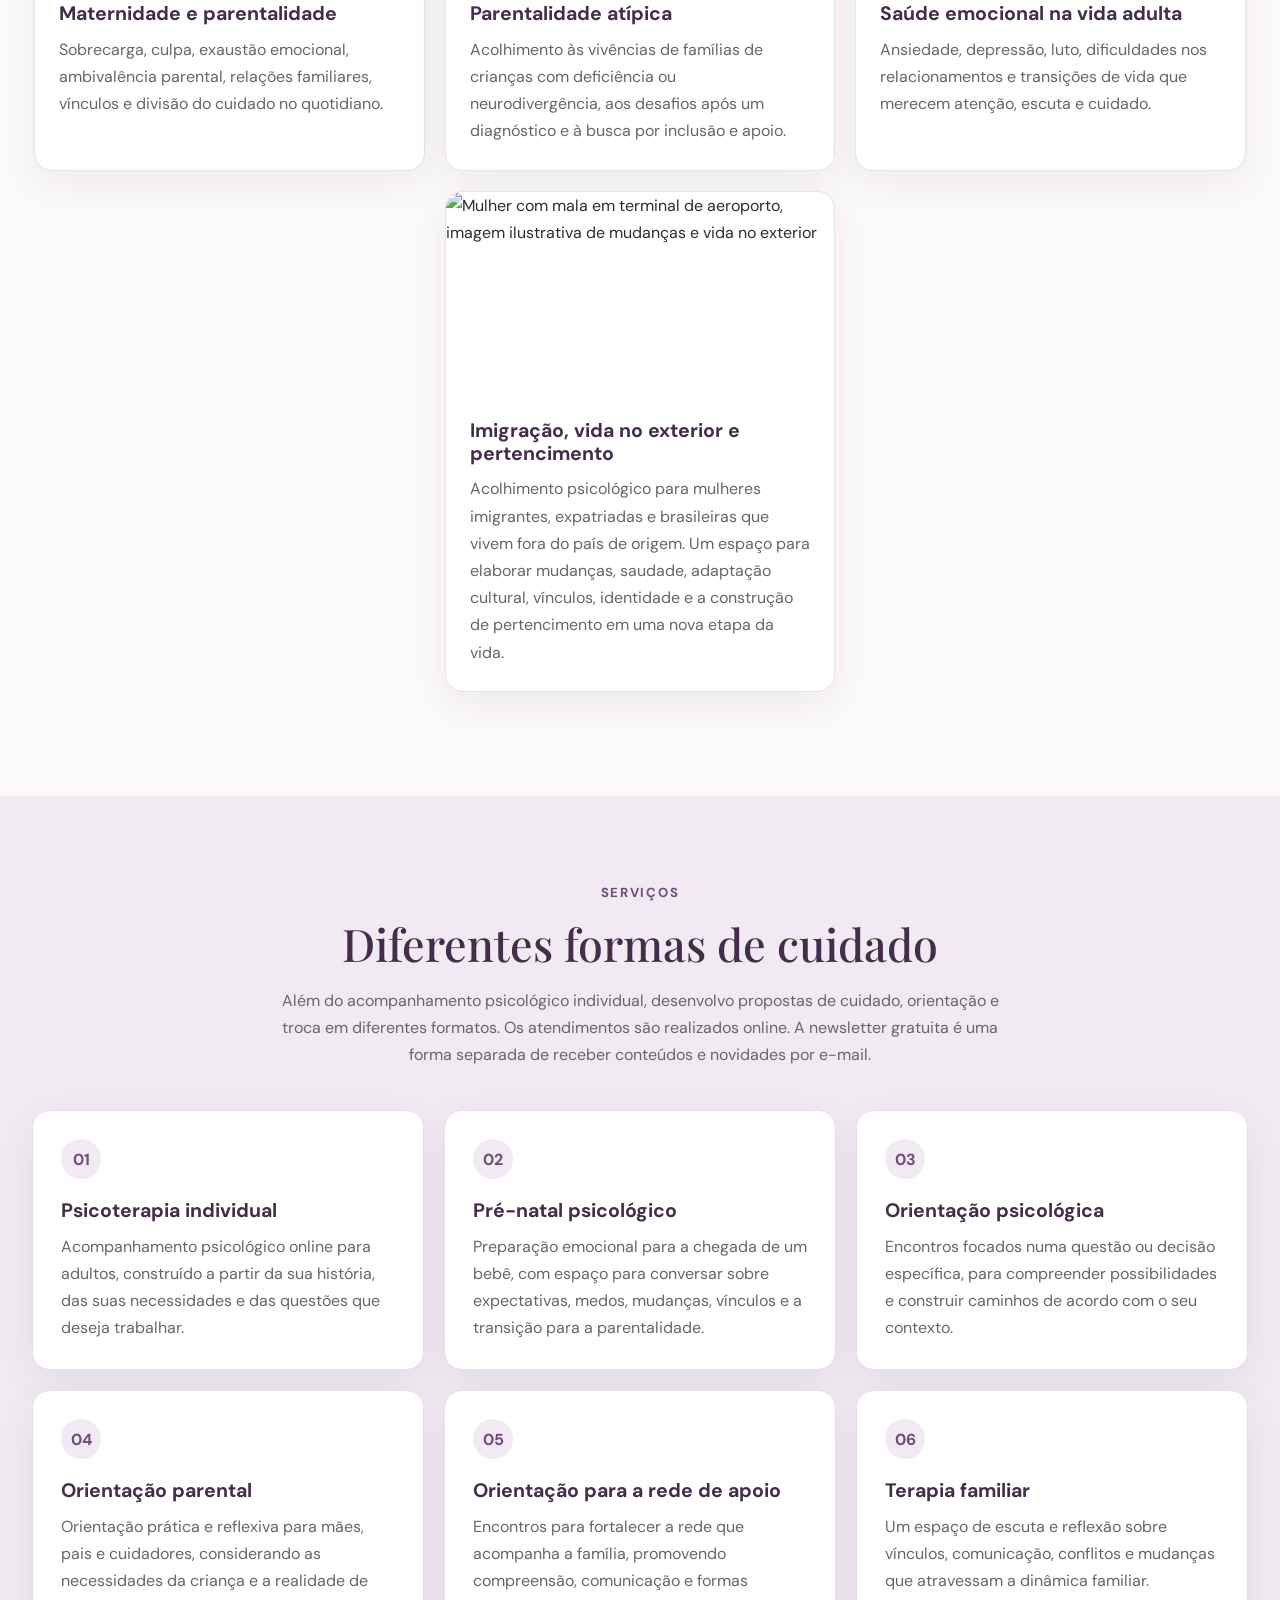
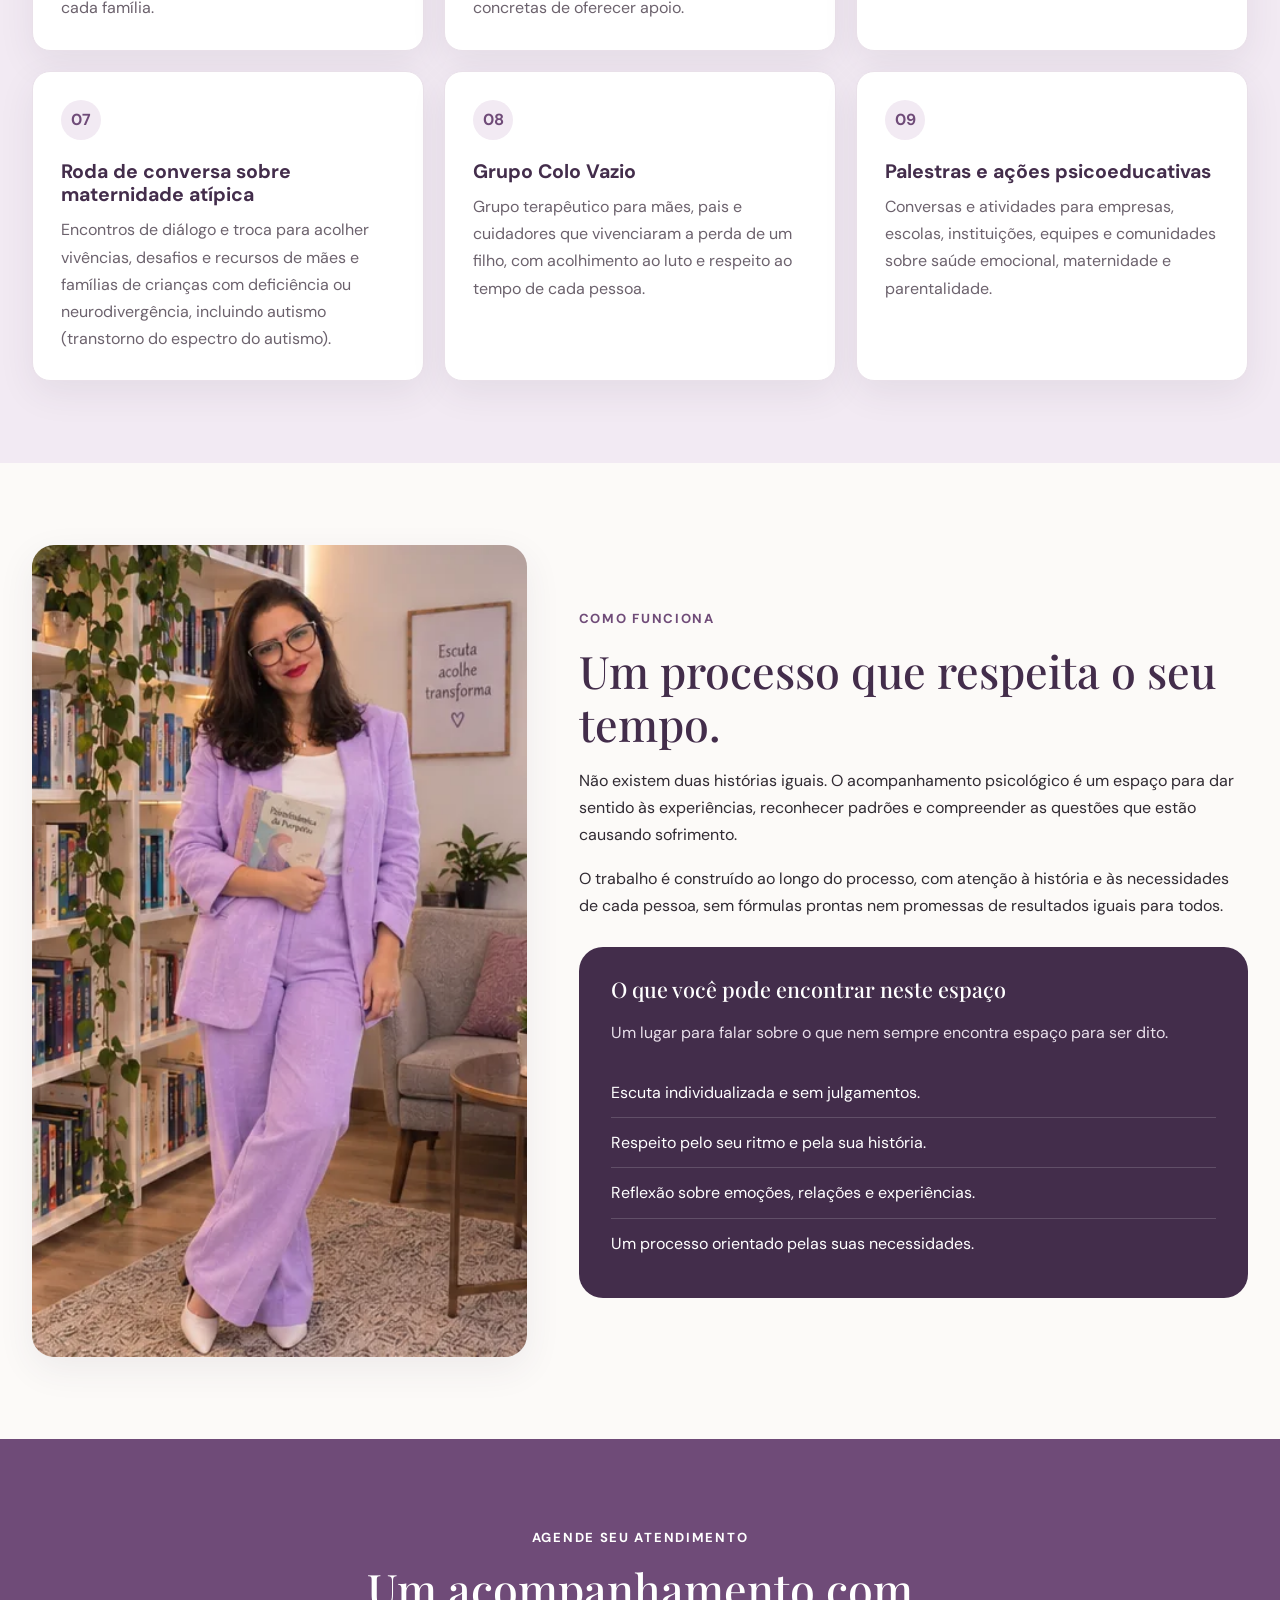
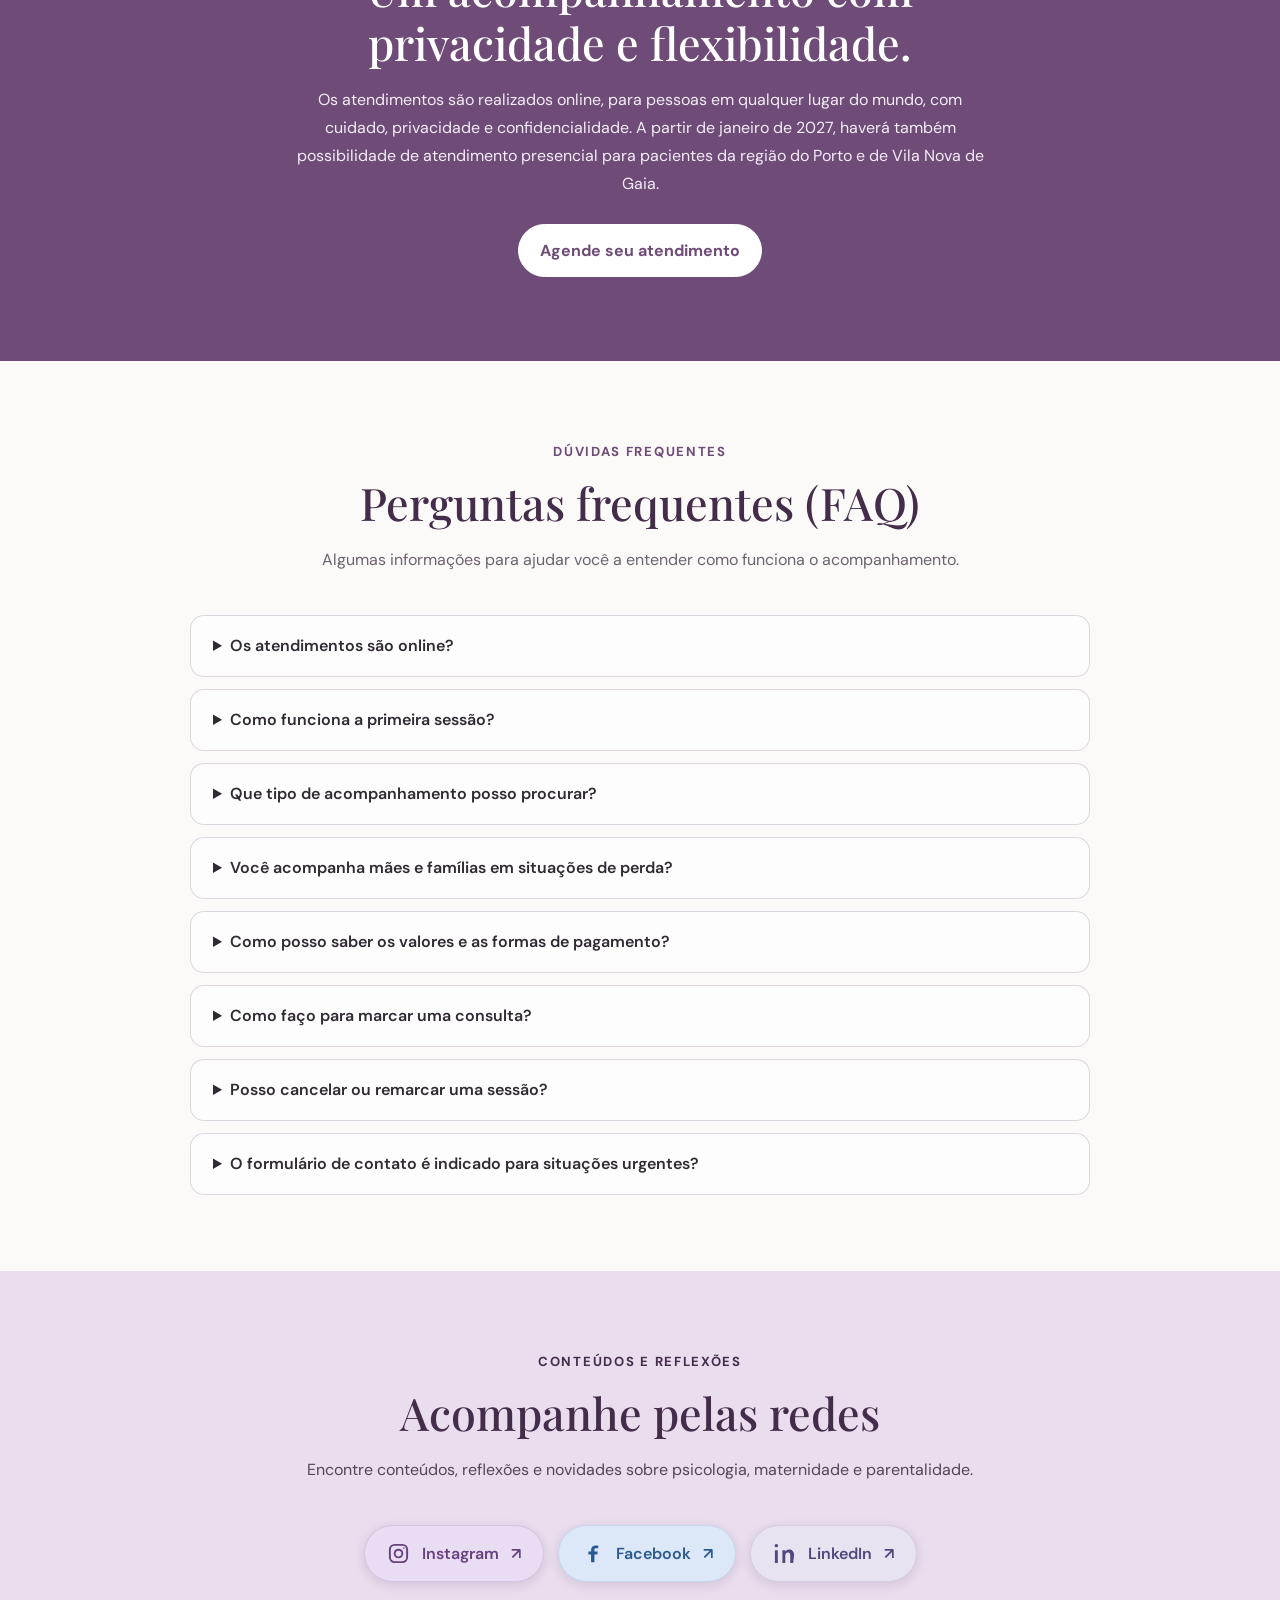
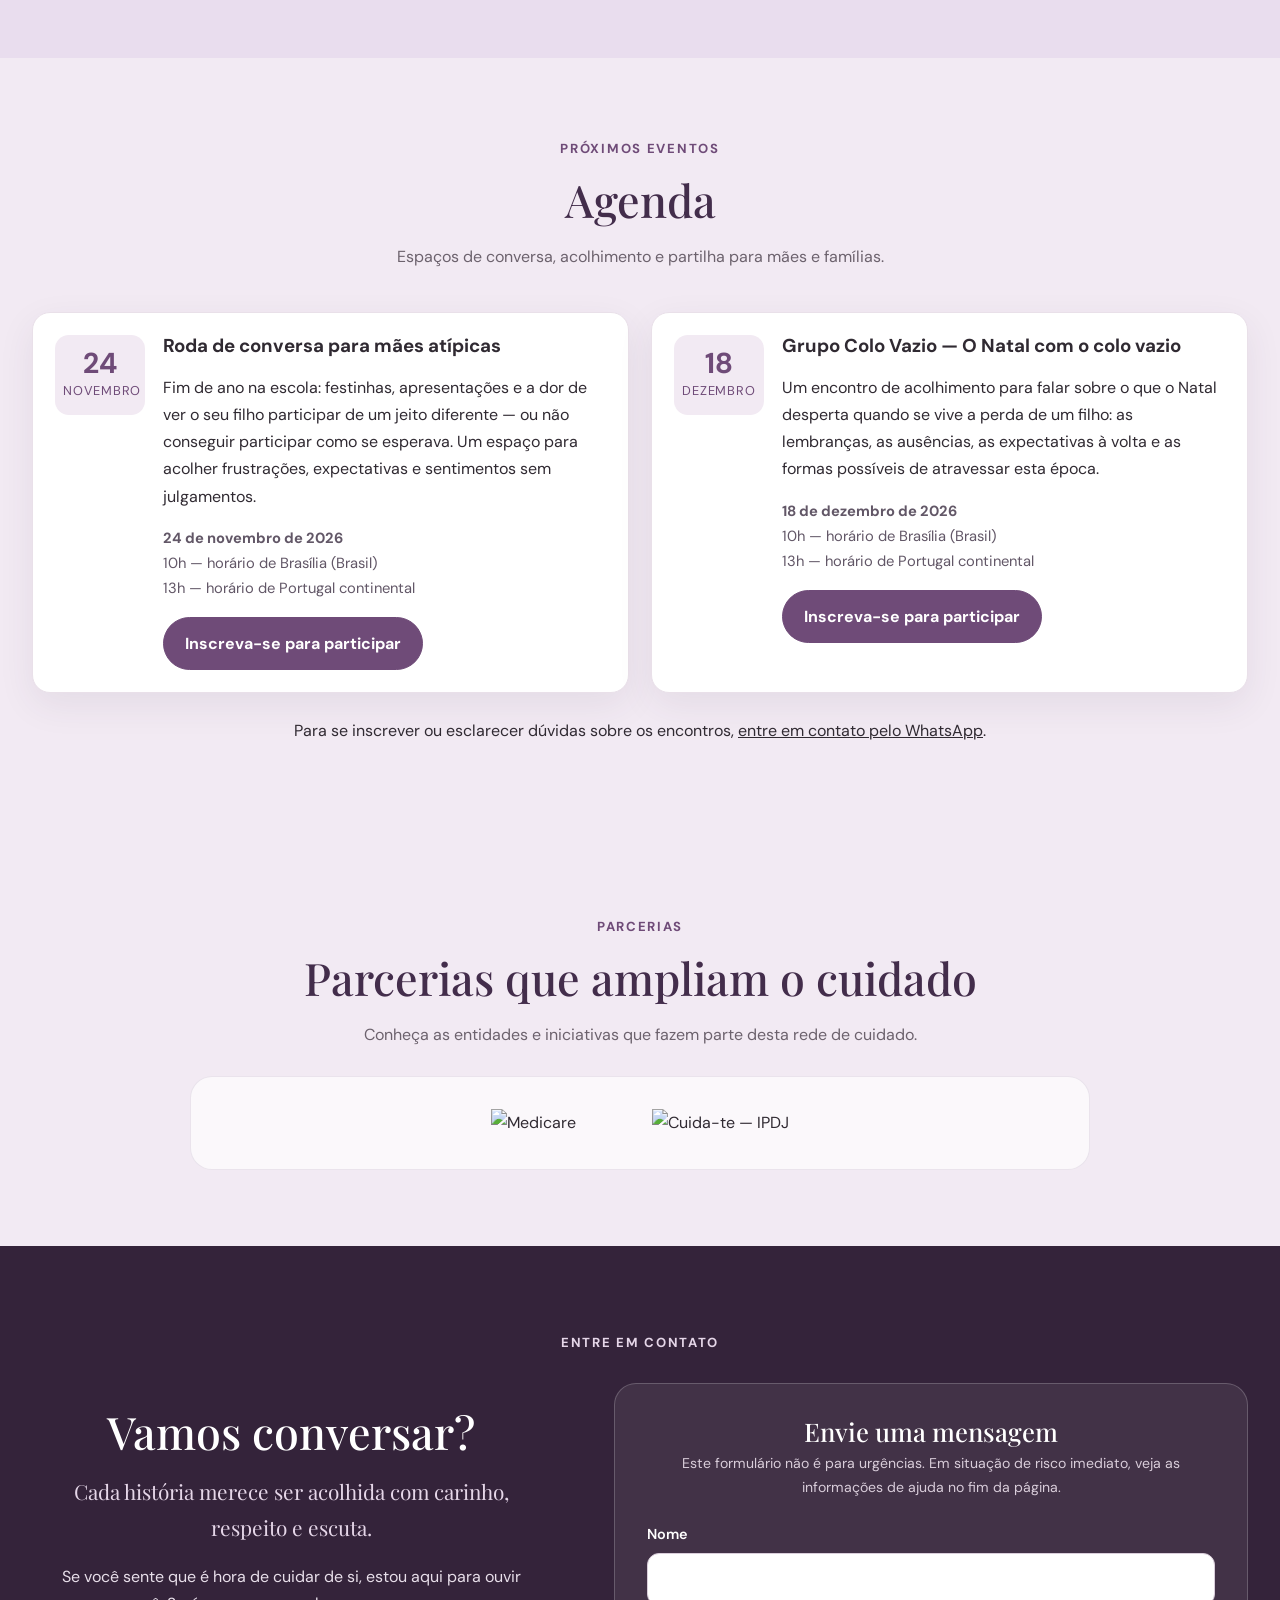
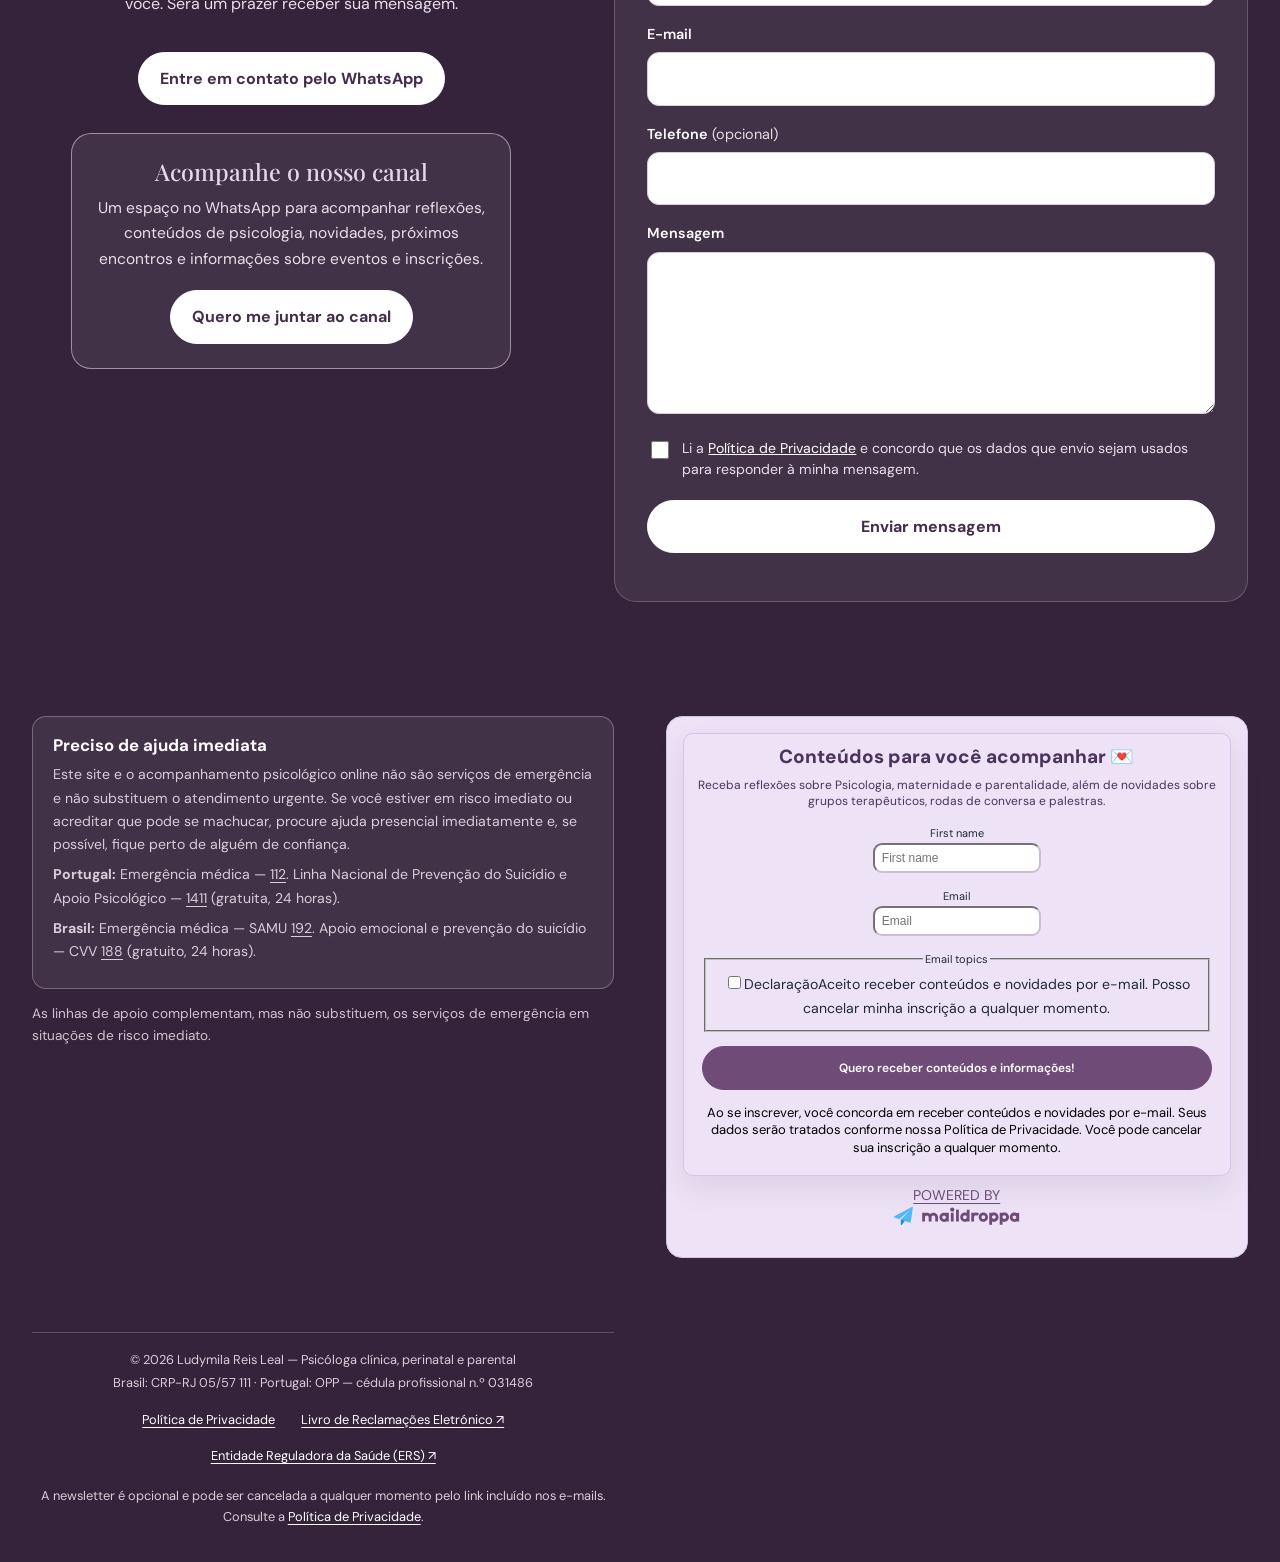
==== commit 61da13a8: "Polish partnership heading and restore emergency footer wording" ====
--- a/index.html
+++ b/index.html
@@ -181,9 +181,9 @@
 </section><section class="plain extra-section partnerships-section" id="parcerias">
 <div class="container">
 <div class="section-heading">
-<span class="eyebrow">Acordos e Parcerias</span>
-<h2>Acordos e Parcerias</h2>
-<p>Conheça algumas entidades e iniciativas com as quais tenho acordos e parcerias.</p>
+<span class="eyebrow">Parcerias</span>
+<h2>Parcerias que ampliam o cuidado</h2>
+<p>Conheça as entidades e iniciativas que fazem parte desta rede de cuidado.</p>
 </div>
 <div class="partnership-logos">
 <img class="footer-logo-medicare" src="https://www.medicare.pt/assets/img/logo-medicare-oficial.svg" alt="Medicare" loading="lazy">
@@ -246,7 +246,7 @@
 <div class="footer-cols">
 <div class="footer-emergency-column">
 <div aria-labelledby="emergency-title" class="emergency" role="note">
-<h3 id="emergency-title">Precisa de ajuda imediata?</h3>
+<h3 id="emergency-title">Preciso de ajuda imediata</h3>
 <p>Este site e o acompanhamento psicológico online não são serviços de emergência e não substituem o atendimento urgente. Se você estiver em risco imediato ou acreditar que pode se machucar, procure ajuda presencial imediatamente e, se possível, fique perto de alguém de confiança.</p>
 <p><strong>Portugal:</strong> Emergência médica — <a href="tel:112">112</a>. Linha Nacional de Prevenção do Suicídio e Apoio Psicológico — <a href="tel:1411">1411</a> (gratuita, 24 horas).</p>
 <p><strong>Brasil:</strong> Emergência médica — SAMU <a href="tel:192">192</a>. Apoio emocional e prevenção do suicídio — CVV <a href="tel:188">188</a> (gratuito, 24 horas).</p>
--- a/styles.css
+++ b/styles.css
@@ -479,3 +479,110 @@
  #acompanhamento .pathways-track { grid-template-columns:1fr; }
  #acompanhamento .pathway-card:nth-child(7) { grid-column:auto; }
 }
+
+
+/* Refinamento visual da prévia — novembro de 2026 */
+@media (min-width: 901px) {
+  .container { width: min(1500px, calc(100% - 64px)); }
+  header .nav {
+    min-height: 88px;
+    display: flex;
+    align-items: center;
+    justify-content: space-between;
+    gap: clamp(16px, 2vw, 30px);
+  }
+  header .nav::after { display: none; }
+  header .brand { display: block; flex: 0 0 132px; }
+  header .brand img { width: 132px; max-height: 64px; object-fit: contain; }
+  header nav { flex: 1 1 auto; min-width: 0; }
+  header nav ul {
+    width: 100%;
+    display: flex;
+    align-items: center;
+    justify-content: space-between;
+    gap: clamp(6px, .65vw, 12px);
+  }
+  header nav ul li { flex: 0 1 auto; }
+  header nav ul li a:not(.button) {
+    display: inline-block;
+    font-size: clamp(.78rem, .82vw, .94rem);
+    line-height: 1.25;
+    white-space: nowrap;
+    padding: 10px 0;
+  }
+  header nav ul li a.button {
+    font-size: clamp(.78rem, .82vw, .92rem);
+    line-height: 1.2;
+    padding: 12px 16px;
+    white-space: nowrap;
+  }
+}
+
+/* Alternância de fundos para dar ritmo e separar visualmente os conteúdos */
+#sobre { background: #F2EAF3; }
+#acompanhamento { background: #FCFAF8; }
+#servicos-complementares { background: #F2EAF3; }
+#abordagem { background: #FCFAF8; }
+#atendimento { background: #6F4B78; color: #fff; }
+#atendimento h2, #atendimento .eyebrow { color: #fff; }
+#atendimento p { color: #F4EDF7; }
+#atendimento .button { background: #fff; color: #6F4B78; border-color: #fff; }
+#perguntas-frequentes { background: #FCFAF8; }
+#redes-sociais { background: #E9DDEE; color: #34233A; }
+#redes-sociais .eyebrow, #redes-sociais h2 { color: #432D4B; }
+#redes-sociais .section-heading p { color: #514851; }
+#redes-sociais .social-link { background: #fff; }
+#eventos, #parcerias { background: #F2EAF3; }
+#contatos { background: #34233A; }
+
+/* Rodapé: emergência à esquerda e Maildroppa à direita, lado a lado */
+.footer-cols {
+  display: grid;
+  grid-template-columns: minmax(0, 1fr) minmax(0, 1fr);
+  gap: clamp(24px, 4vw, 52px);
+  align-items: stretch;
+}
+.footer-emergency-column { min-width: 0; }
+.footer-newsletter {
+  min-width: 0;
+  width: 100%;
+  max-width: none;
+  align-self: stretch;
+  display: flex;
+  align-items: center;
+  box-sizing: border-box;
+}
+.footer-newsletter .newsletter-section {
+  width: 100%;
+  margin: 0 !important;
+  padding: 0 !important;
+}
+.footer-newsletter .newsletter-shell {
+  width: 100% !important;
+  max-width: none !important;
+  margin: 0 auto !important;
+}
+.footer-newsletter .md-signup-canvas--box {
+  width: 100%;
+  padding: clamp(16px, 2vw, 28px) !important;
+  border-radius: 16px !important;
+}
+.footer-newsletter .md-signup-canvas--text:first-child { font-size: 1.35rem !important; }
+.footer-newsletter .md-signup-canvas--text { font-size: .95rem !important; }
+.footer-newsletter .md-embedded-form--input-el { min-height: 42px !important; font-size: .95rem !important; }
+.footer-newsletter .md-embedded-form--btn { min-height: 44px !important; font-size: .9rem !important; }
+@media (max-width: 850px) {
+  .footer-cols { grid-template-columns: 1fr; }
+  .footer-newsletter { max-width: 620px; justify-self: center; }
+}
+
+/* Título e apresentação das parcerias */
+.partnerships-section .section-heading { margin-bottom: 28px; }
+.partnerships-section .section-heading h2 { max-width: 780px; margin-left: auto; margin-right: auto; }
+.partnerships-section .partnership-logos {
+  background: rgba(255,255,255,.68);
+  border: 1px solid rgba(111,75,120,.12);
+  border-radius: 22px;
+  max-width: 900px;
+  margin: 0 auto;
+}
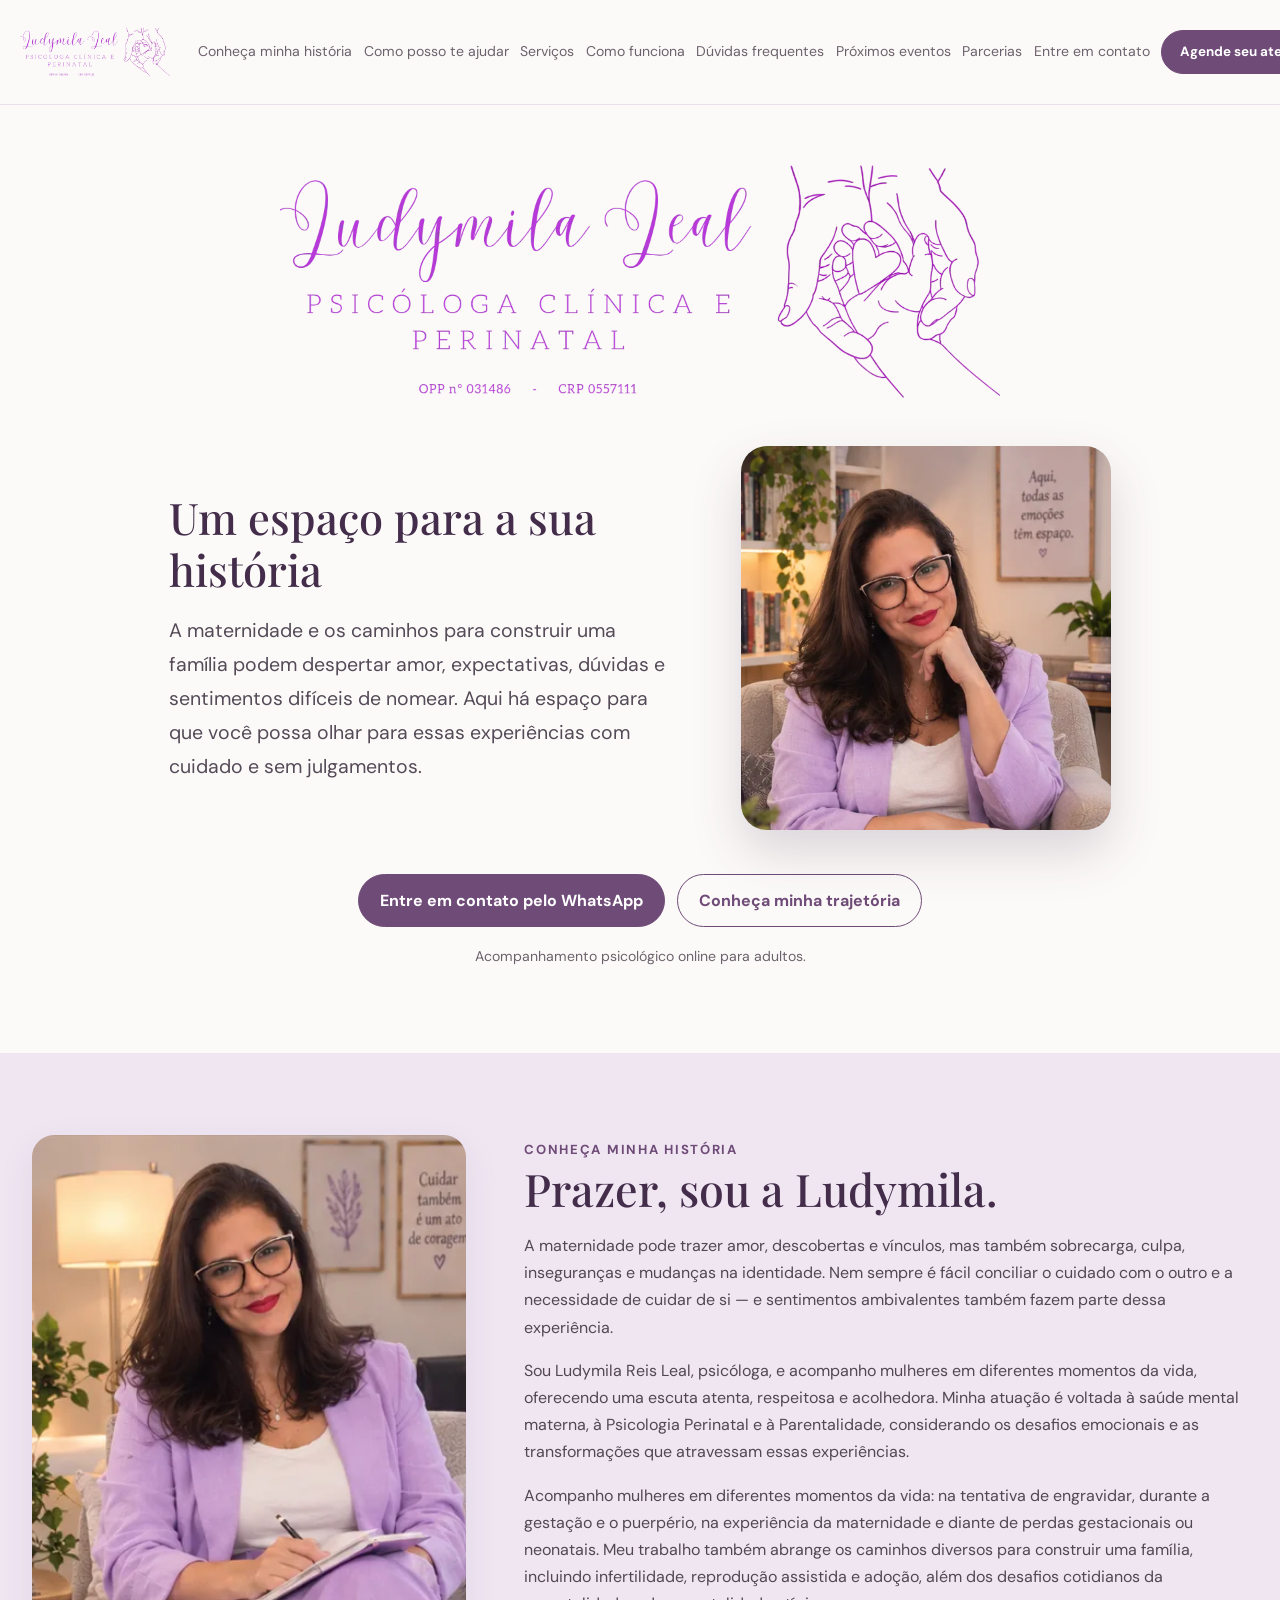
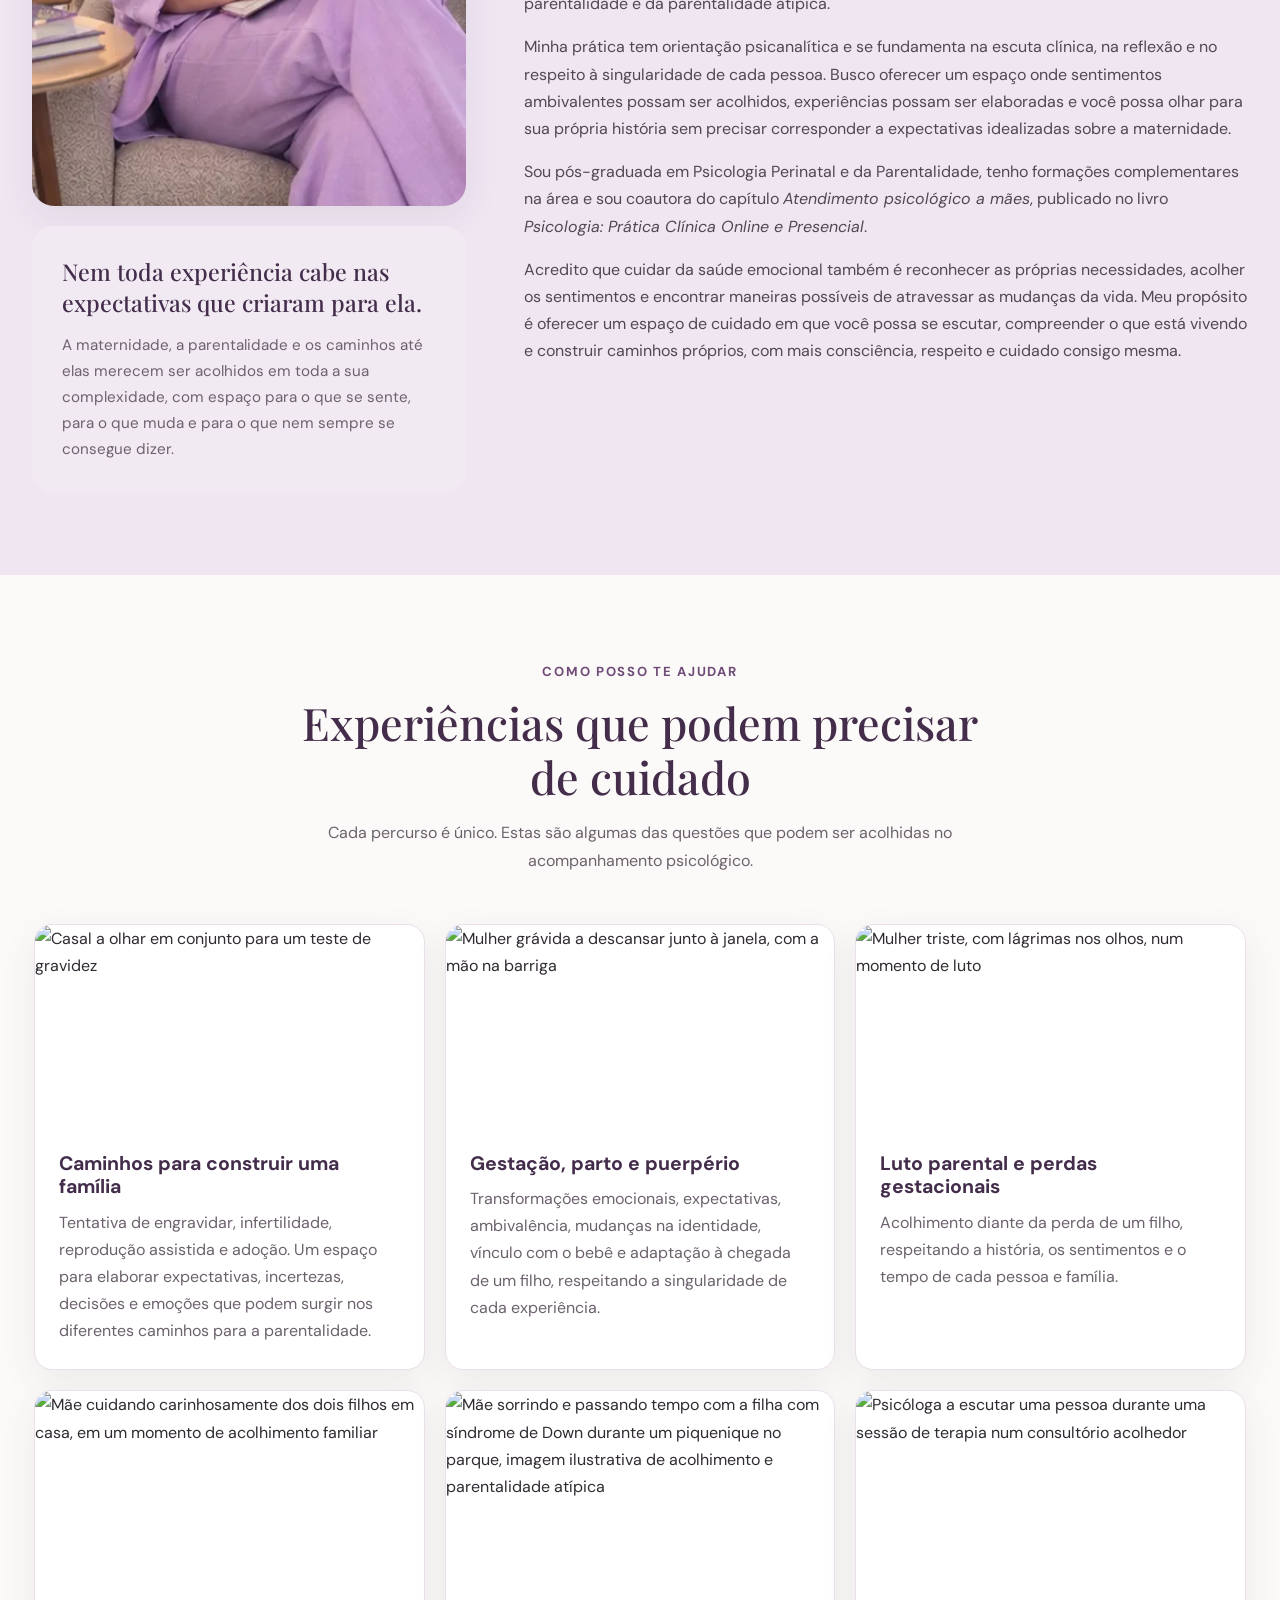
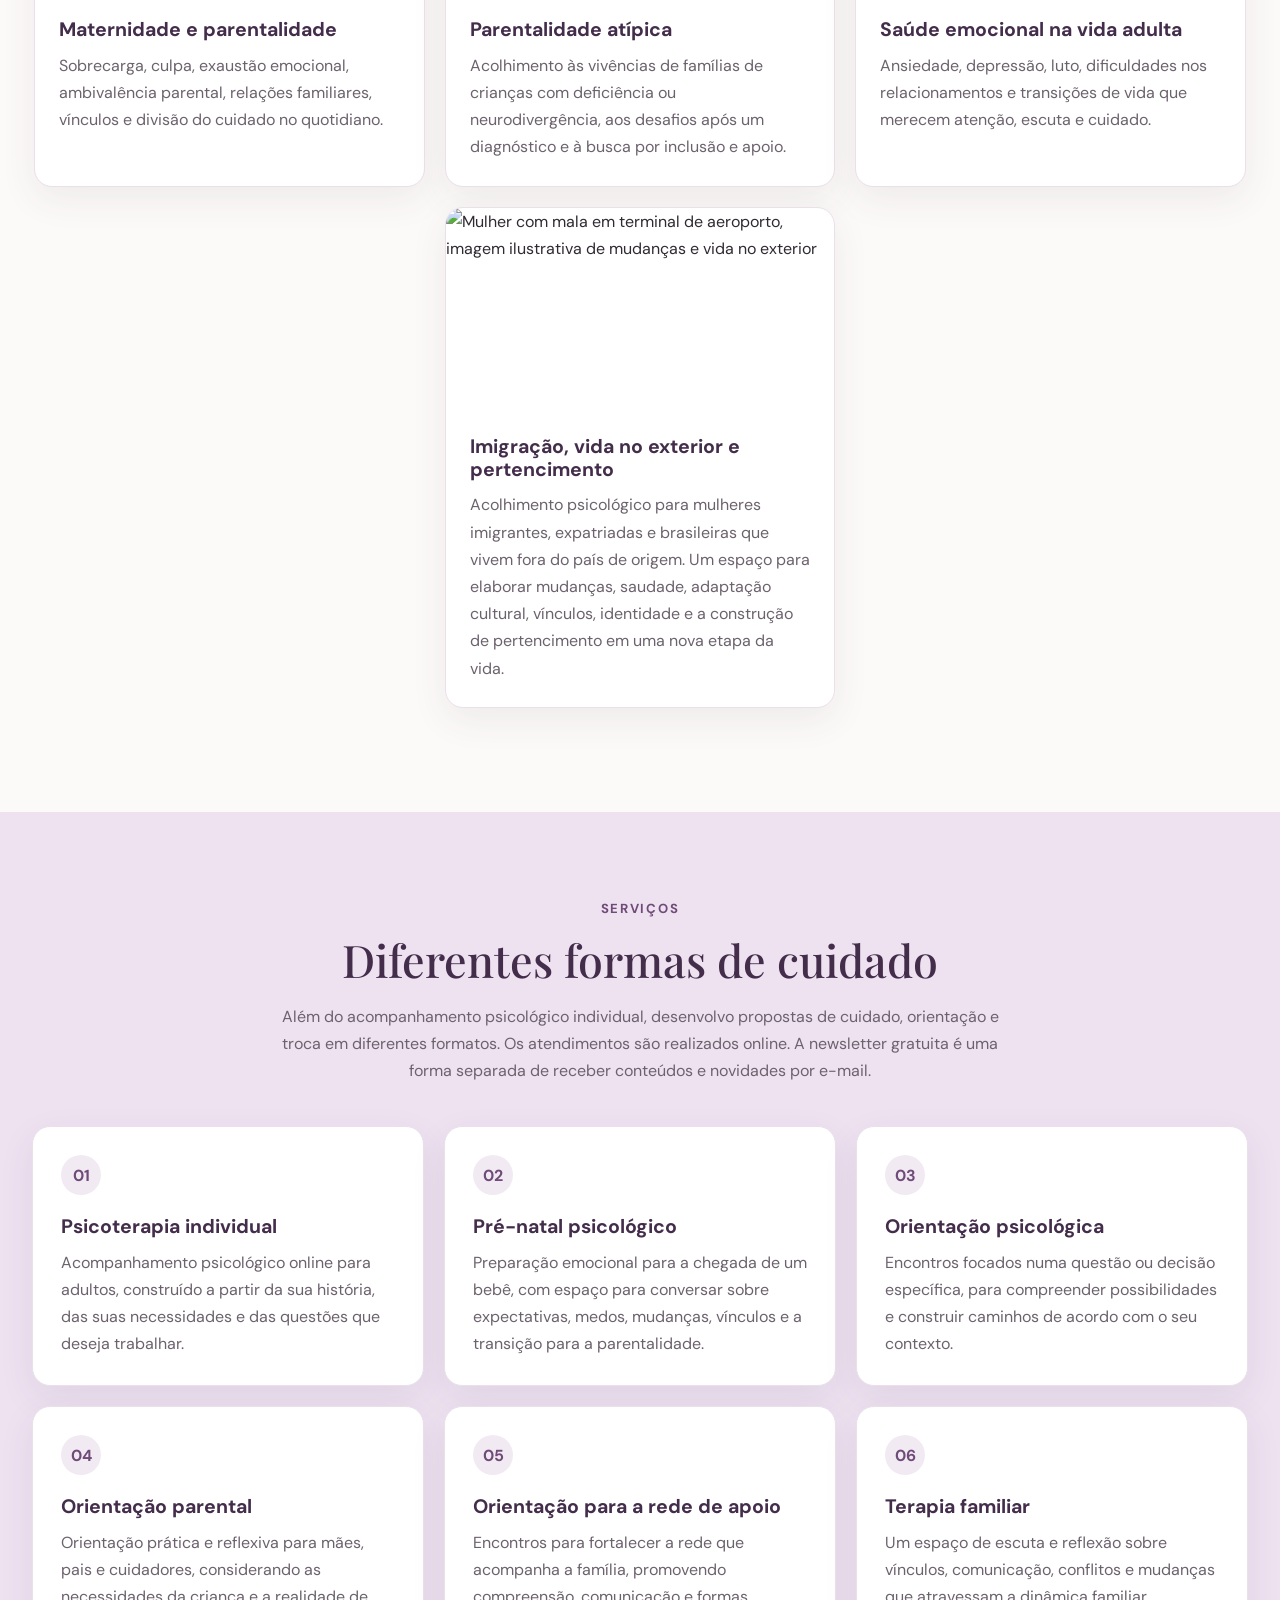
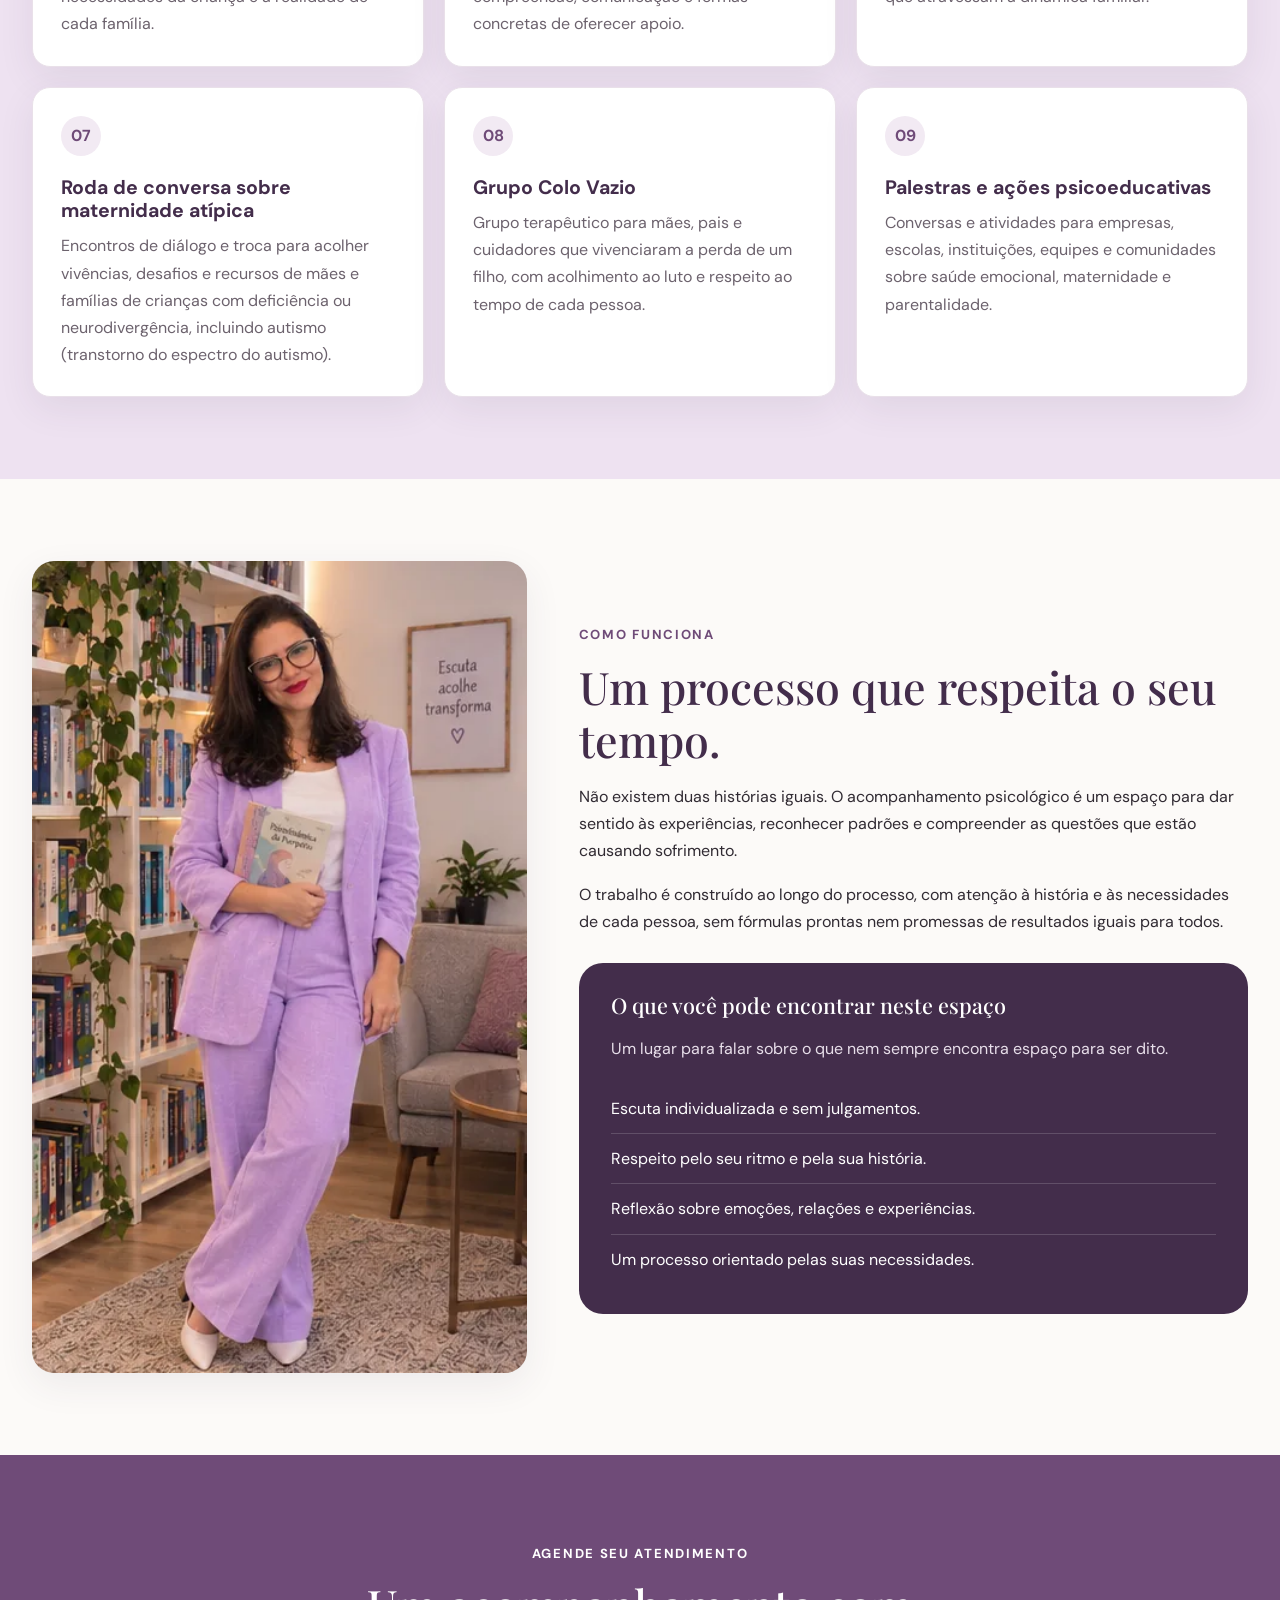
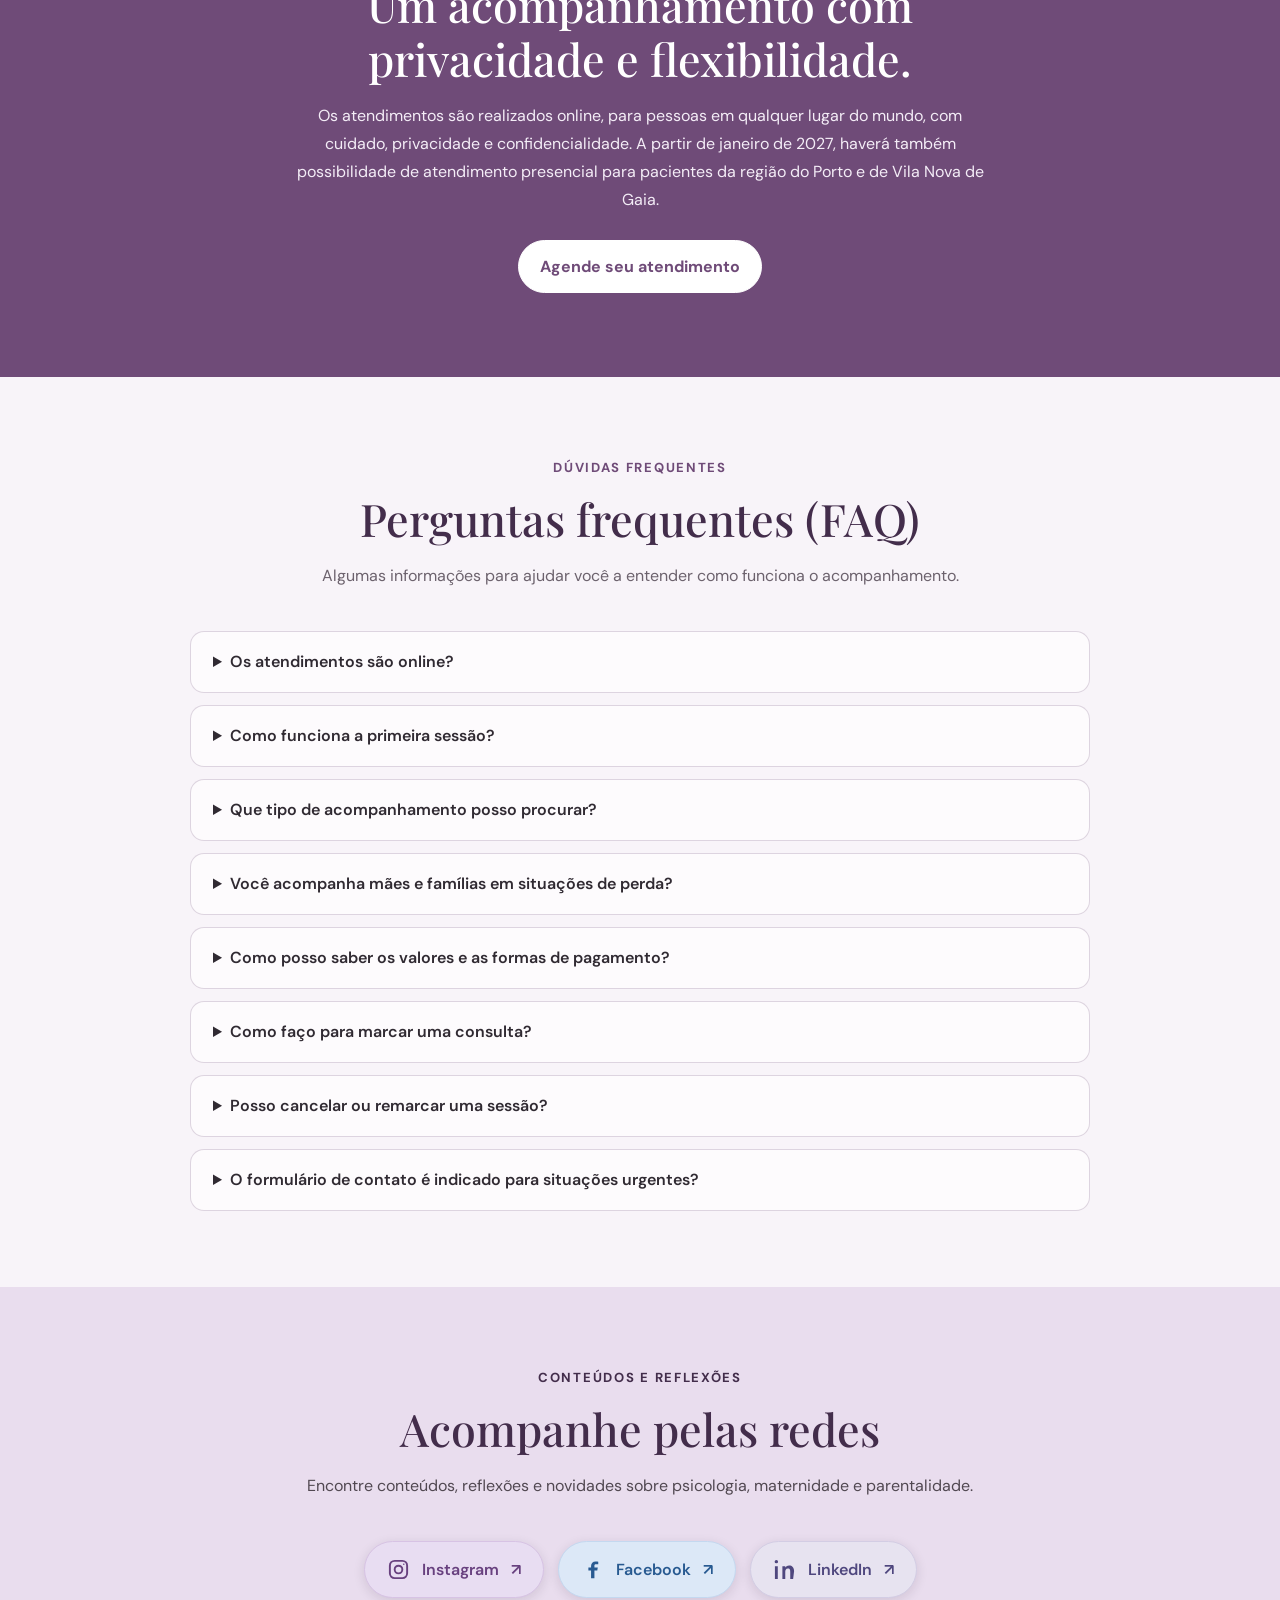
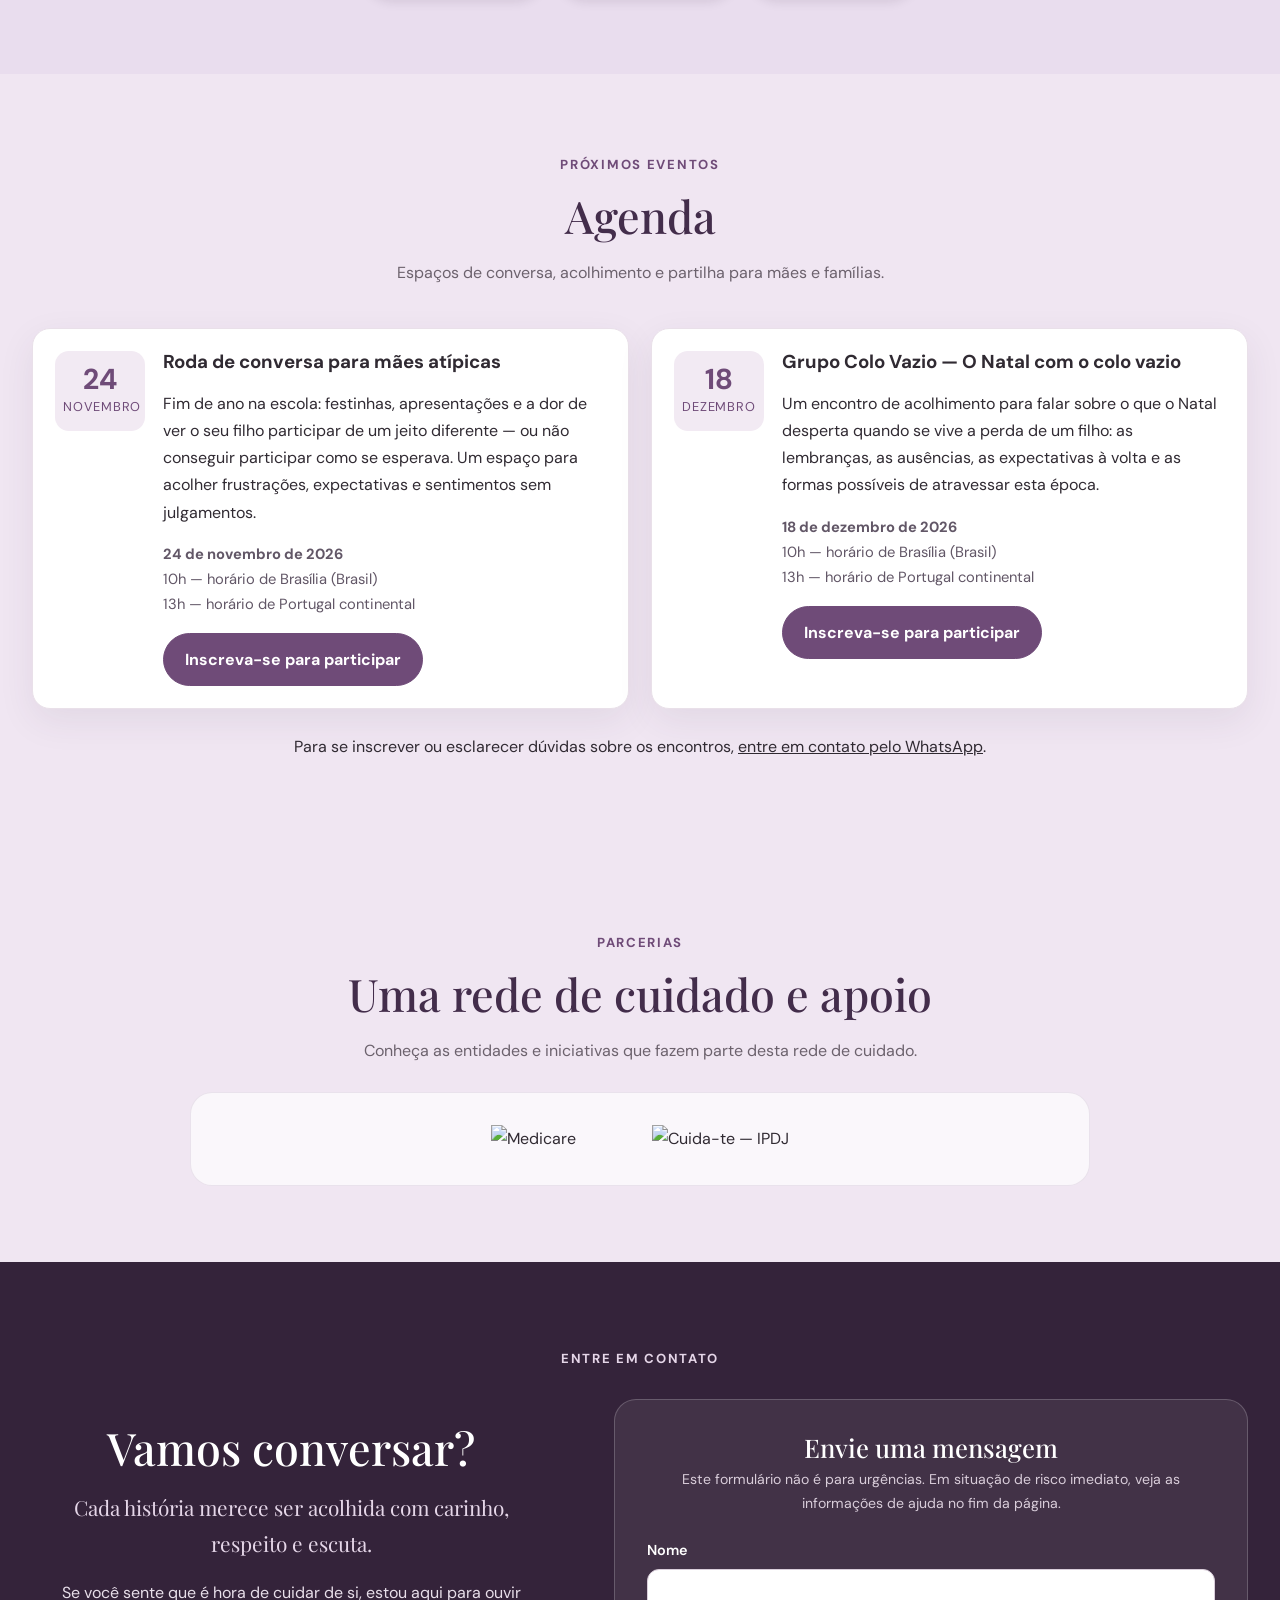
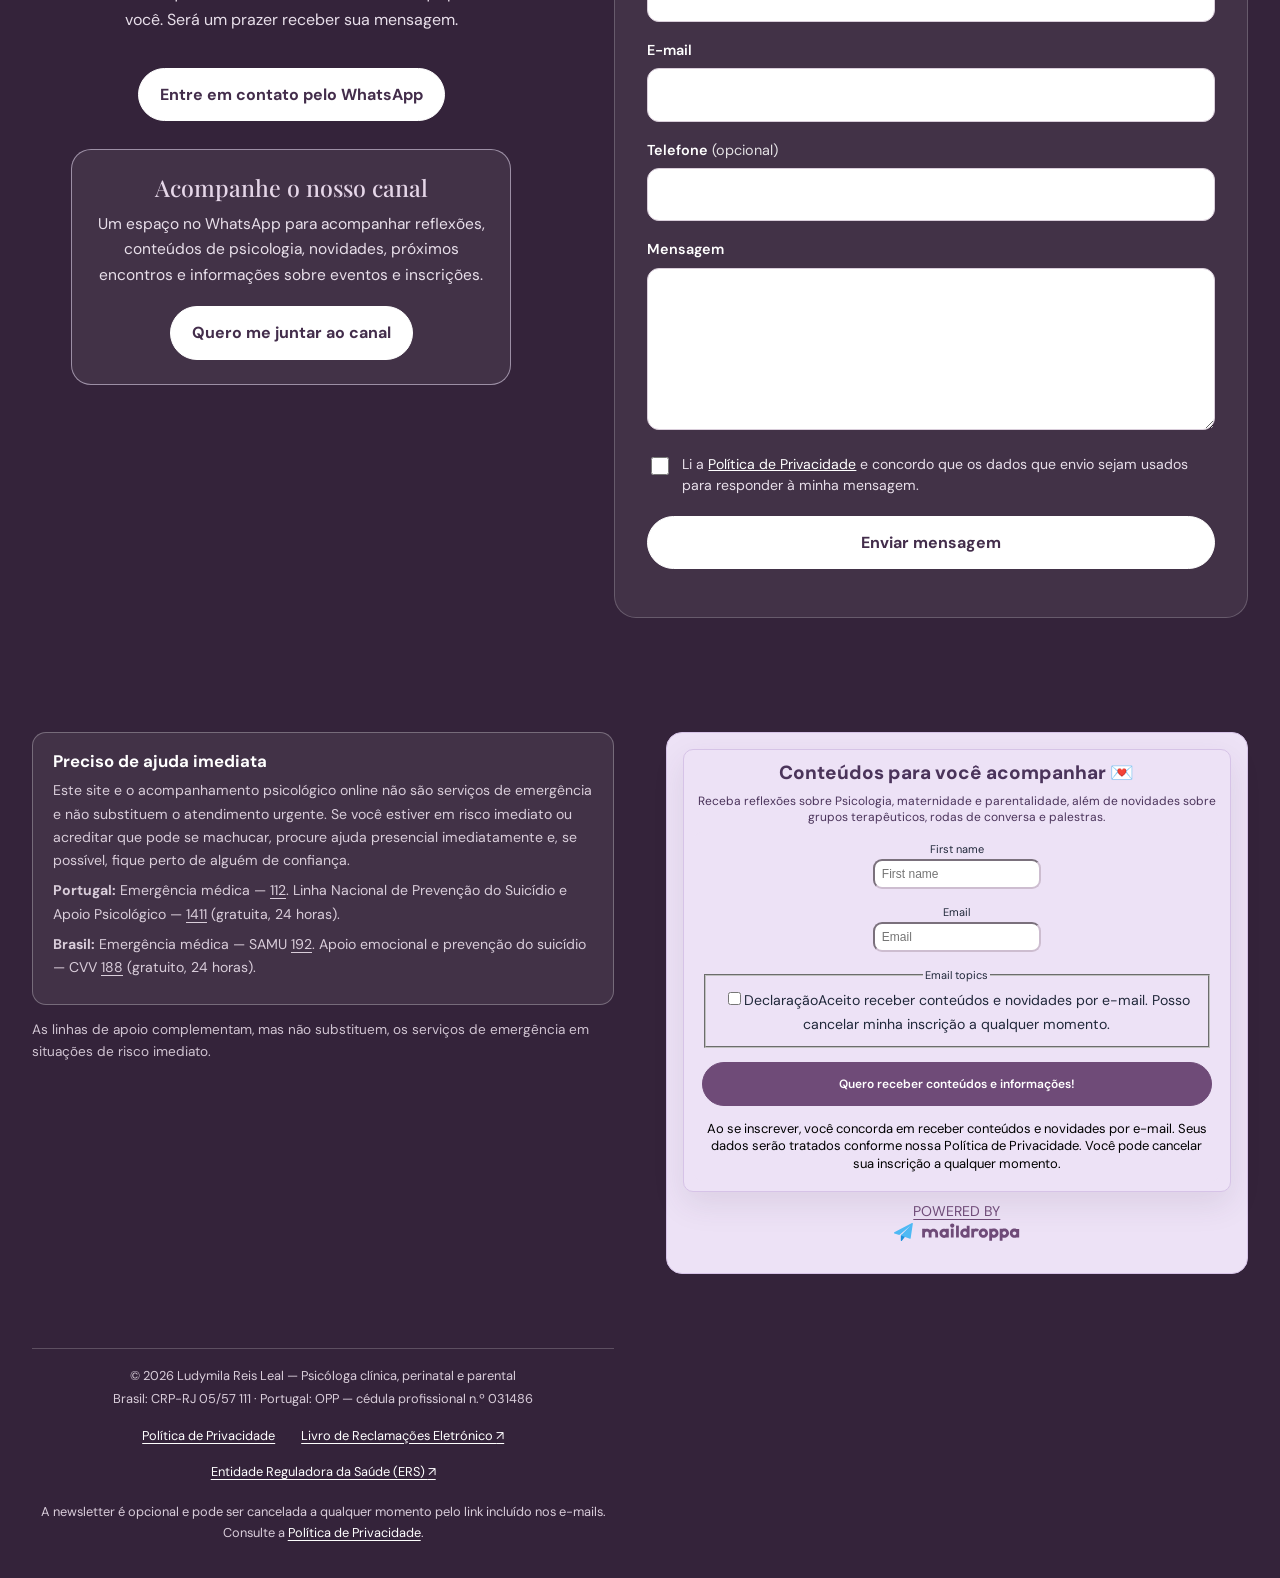
==== commit a02e1418: "Update preview navigation and partnerships heading" ====
--- a/index.html
+++ b/index.html
@@ -14,7 +14,7 @@
 <link crossorigin="" href="https://fonts.gstatic.com" rel="preconnect"/>
 <link href="https://fonts.googleapis.com/css2?family=DM+Sans:wght@400;500;600;700&amp;family=Playfair+Display:wght@500;600&amp;display=swap" rel="stylesheet"/>
 <script>document.documentElement.classList.add("js");</script>
-<link href="styles.css?v=1" rel="stylesheet"/>
+<link href="styles.css?v=2" rel="stylesheet"/>
 <link href="https://form.maildroppa.com/index.css" rel="stylesheet"/>
 <script defer src="script.js?v=1"></script>
 </head>
@@ -33,7 +33,7 @@
 <li><a href="#abordagem">Como funciona</a></li>
 <li><a href="#perguntas-frequentes">Dúvidas frequentes</a></li>
 <li><a href="#eventos">Próximos eventos</a></li>
-<li><a href="#parcerias">Acordos e Parcerias</a></li>
+<li><a href="#parcerias">Parcerias</a></li>
 <li><a href="#contatos">Entre em contato</a></li>
 <li><a class="button" href="#atendimento">Agende seu atendimento</a></li>
 </ul>
@@ -182,7 +182,7 @@
 <div class="container">
 <div class="section-heading">
 <span class="eyebrow">Parcerias</span>
-<h2>Parcerias que ampliam o cuidado</h2>
+<h2>Uma rede de cuidado e apoio</h2>
 <p>Conheça as entidades e iniciativas que fazem parte desta rede de cuidado.</p>
 </div>
 <div class="partnership-logos">
--- a/styles.css
+++ b/styles.css
@@ -505,7 +505,7 @@
   header nav ul li { flex: 0 1 auto; }
   header nav ul li a:not(.button) {
     display: inline-block;
-    font-size: clamp(.78rem, .82vw, .94rem);
+    font-size: clamp(.82rem, .9vw, .96rem);
     line-height: 1.25;
     white-space: nowrap;
     padding: 10px 0;
@@ -586,3 +586,35 @@
   max-width: 900px;
   margin: 0 auto;
 }
+
+
+/* Ajustes finais da prévia — cache e hierarquia visual */
+@media (min-width: 901px) {
+  header .container.nav { width: min(1600px, calc(100% - 40px)); }
+  header .nav { min-height: 104px; gap: clamp(18px, 2.2vw, 38px); }
+  header .brand { flex-basis: 150px; }
+  header .brand img { width: 150px; max-height: 72px; }
+  header nav ul { gap: clamp(8px, .9vw, 16px); }
+  header nav ul li a:not(.button) { font-size: clamp(.88rem, .96vw, 1.02rem); }
+  header nav ul li a.button { font-size: clamp(.84rem, .9vw, .98rem); padding: 13px 18px; }
+}
+@media (max-width: 900px) {
+  header .nav { min-height: 76px; }
+}
+#inicio { background: #FCFAF8; }
+#sobre { background: #F0E6F2; }
+#acompanhamento { background: #FCFAF8; }
+#servicos-complementares { background: #EEE2F1; }
+#abordagem { background: #FCFAF8; }
+#atendimento { background: #6F4B78; }
+#perguntas-frequentes { background: #F8F4F9; }
+#redes-sociais { background: #E9DDEE; }
+#eventos, #parcerias { background: #F0E6F2; }
+#contatos { background: #34233A; }
+.footer-cols { grid-template-columns: minmax(0, 1fr) minmax(0, 1fr); align-items: start; }
+.footer-emergency-column { grid-column: 1; }
+.footer-newsletter { grid-column: 2; }
+@media (max-width: 850px) {
+ .footer-cols { grid-template-columns: 1fr; }
+ .footer-emergency-column, .footer-newsletter { grid-column: 1; }
+}
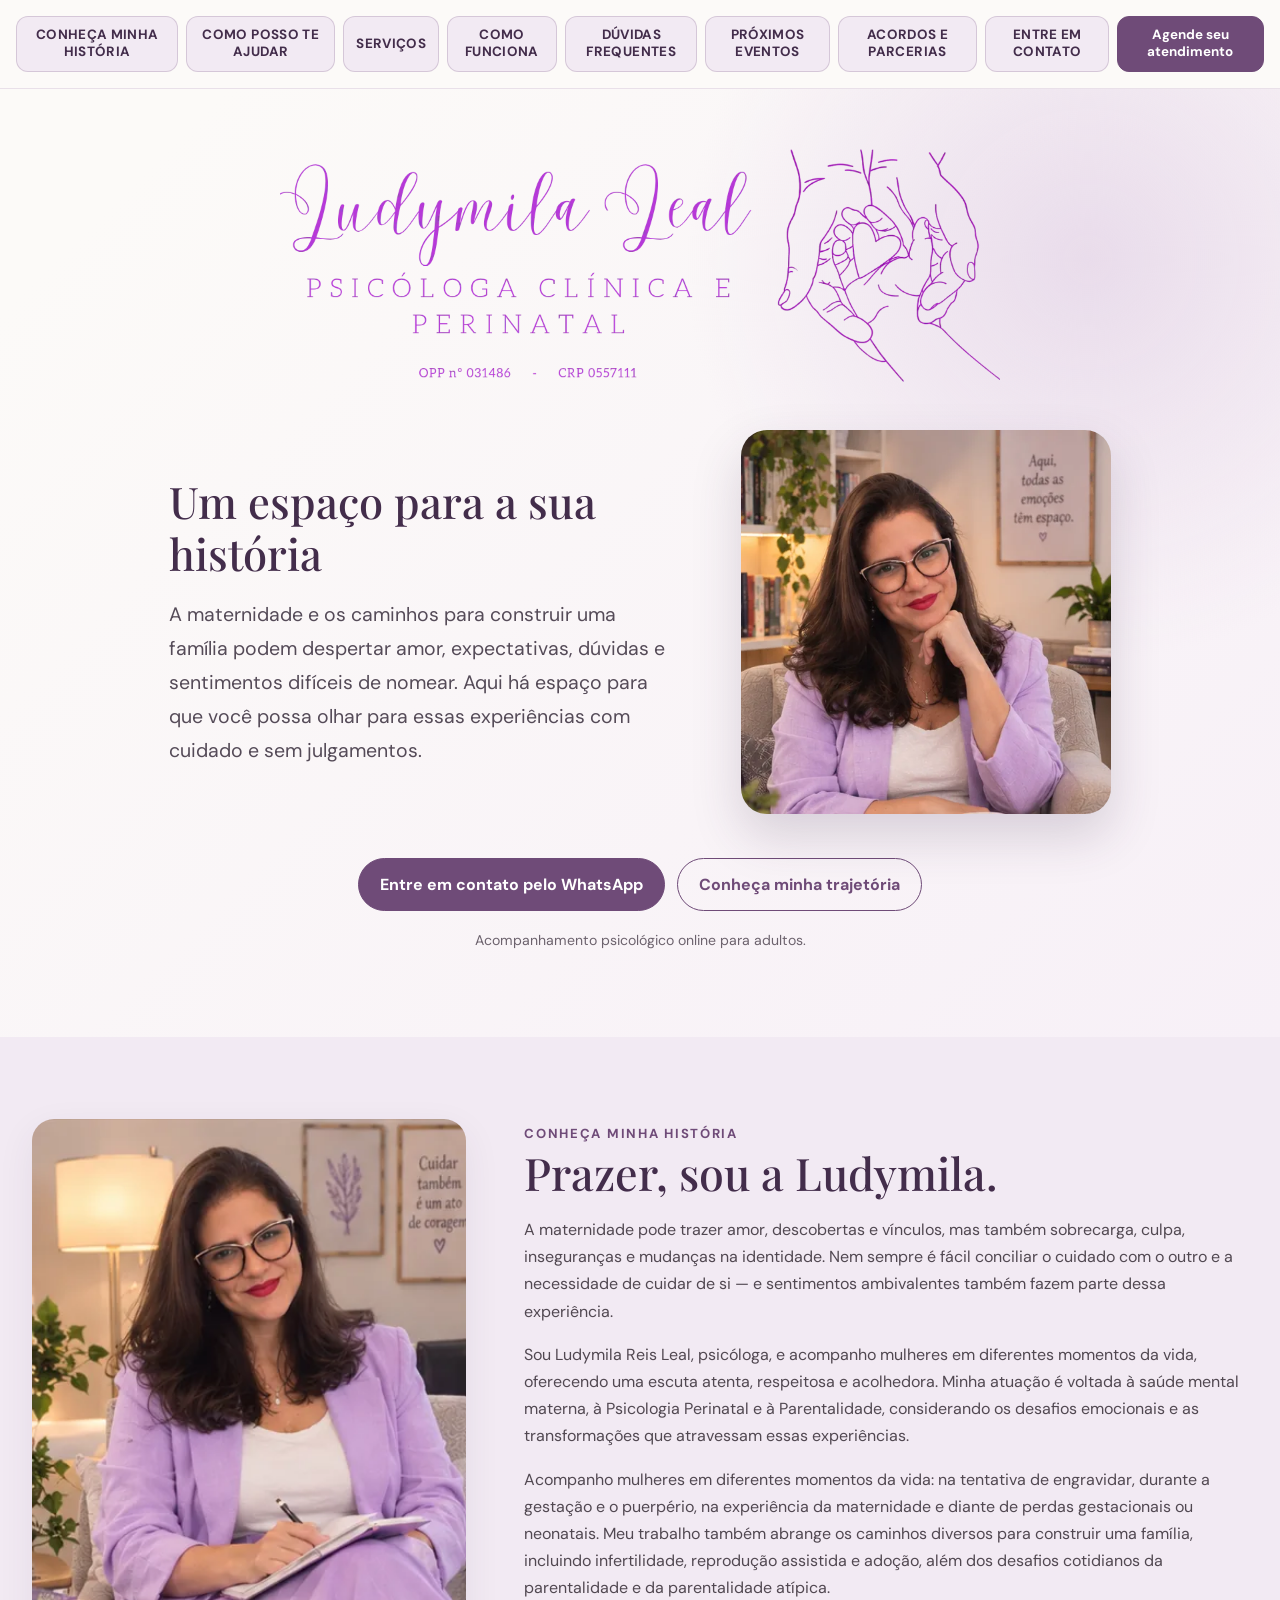
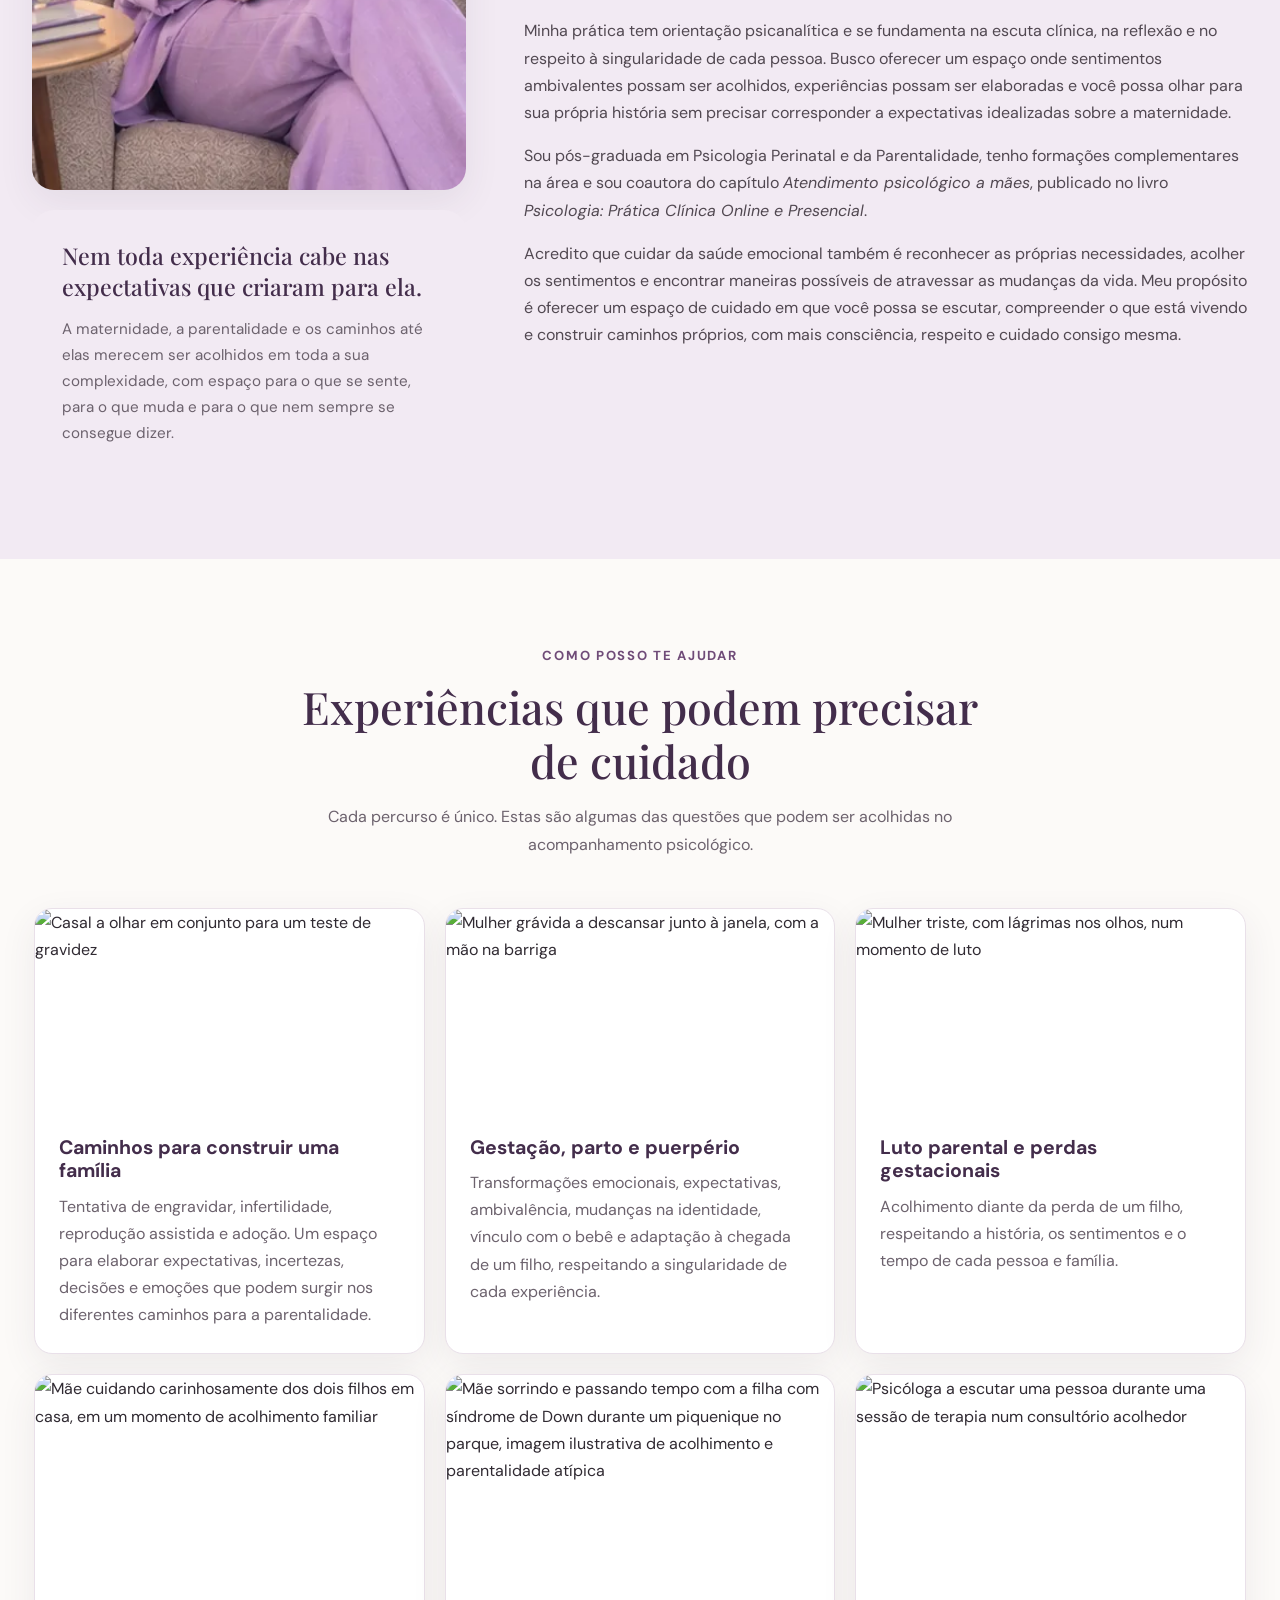
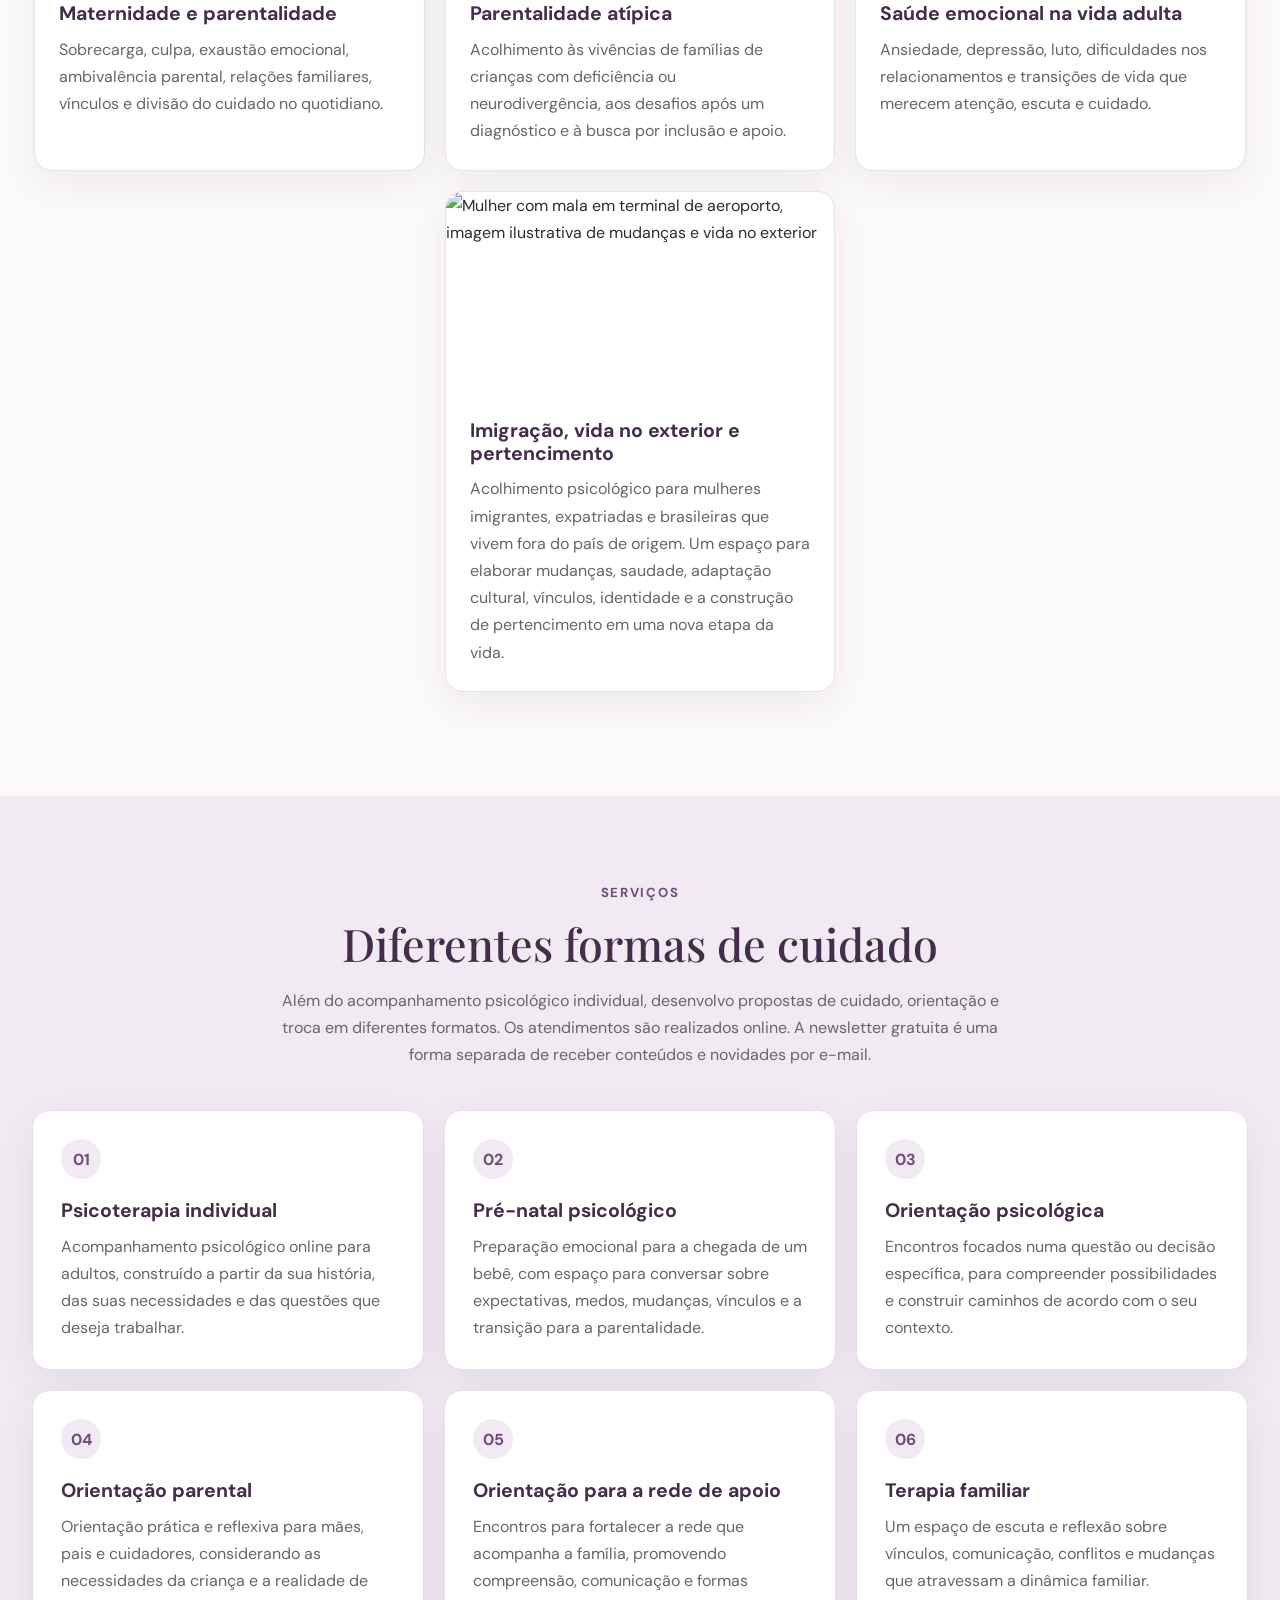
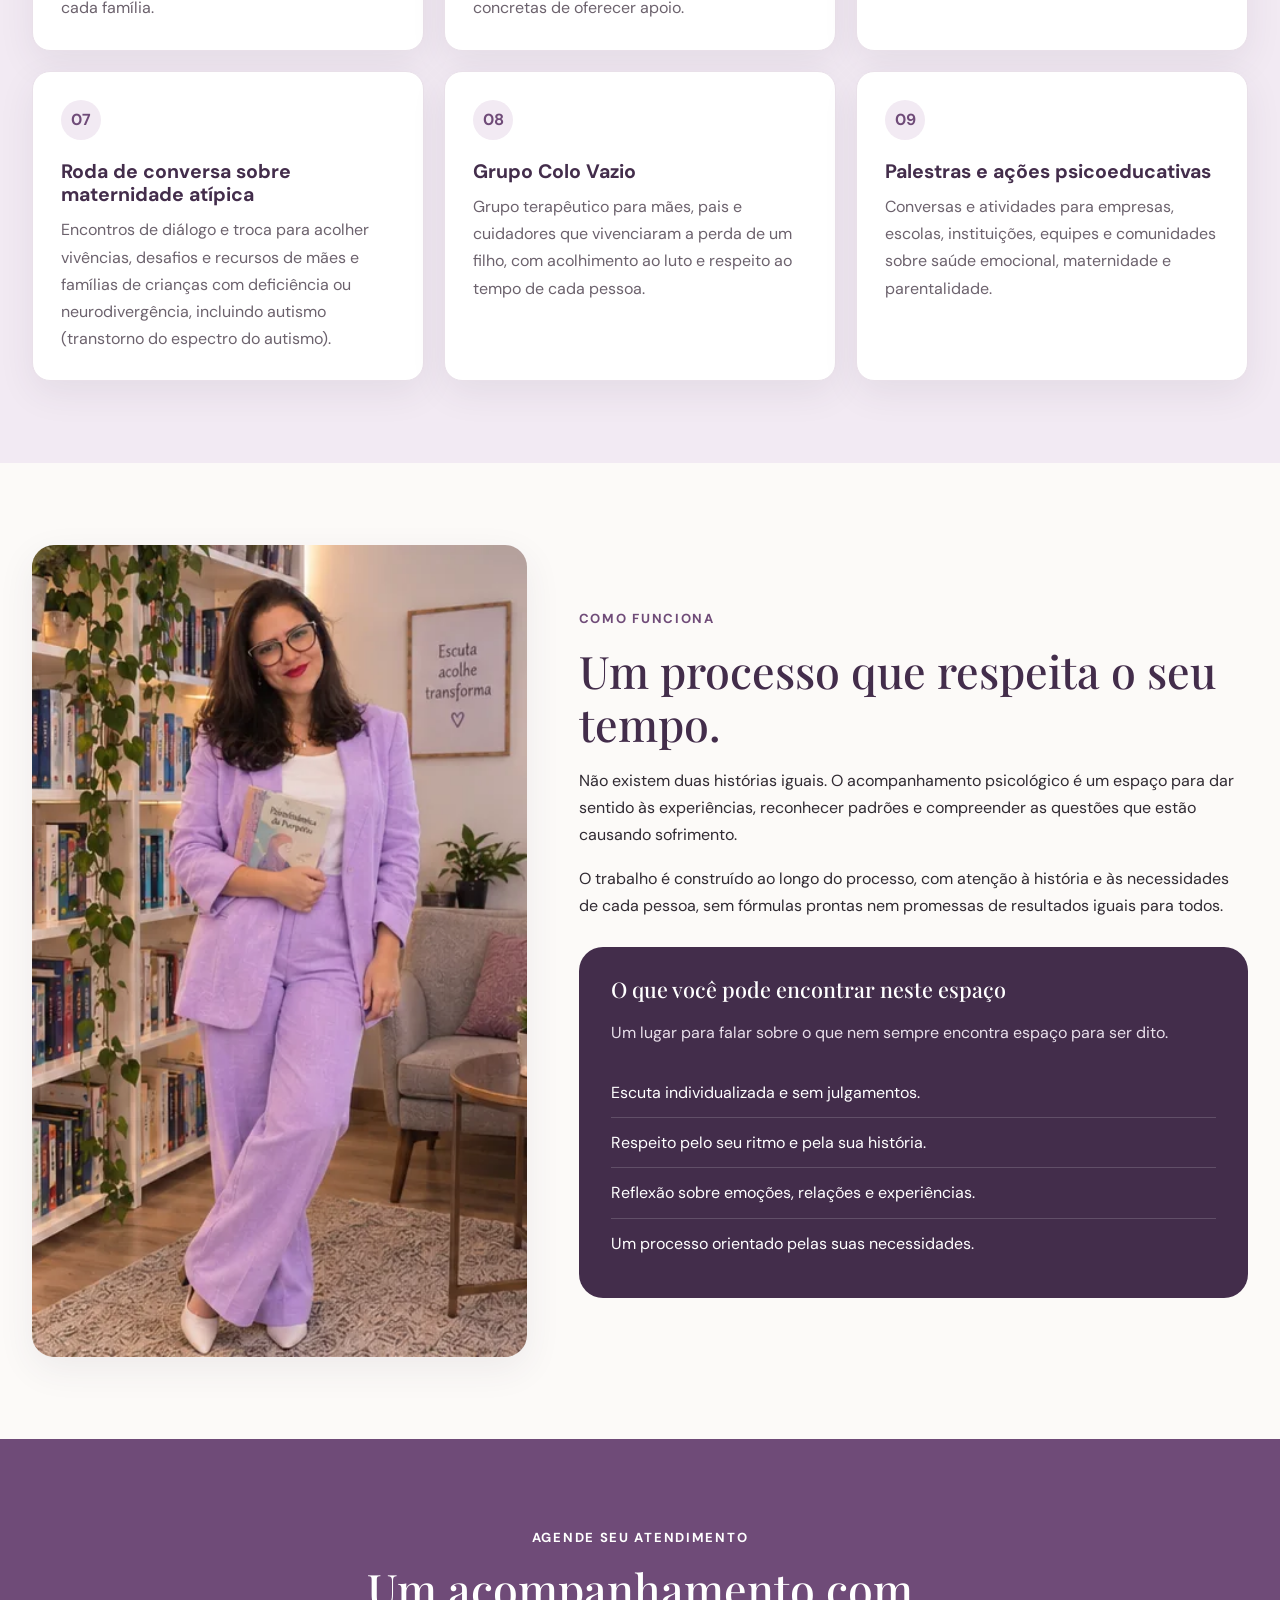
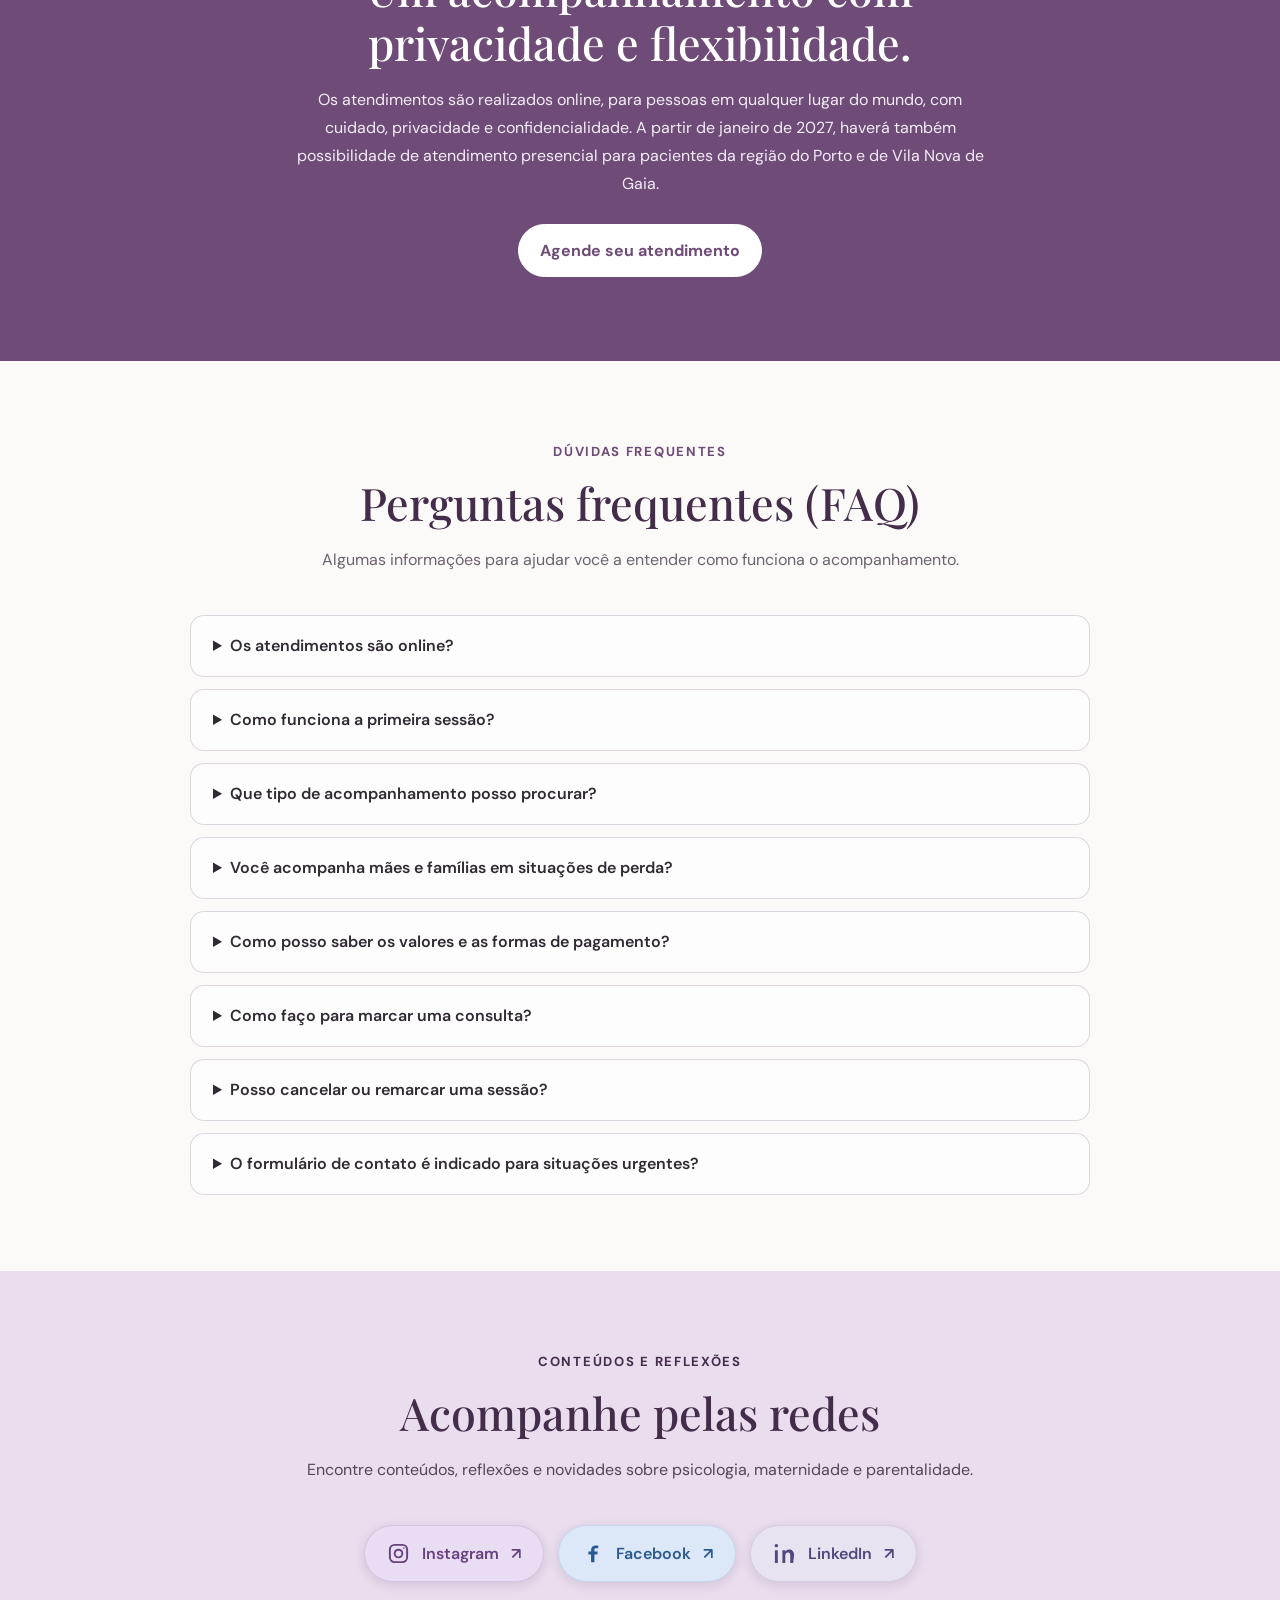
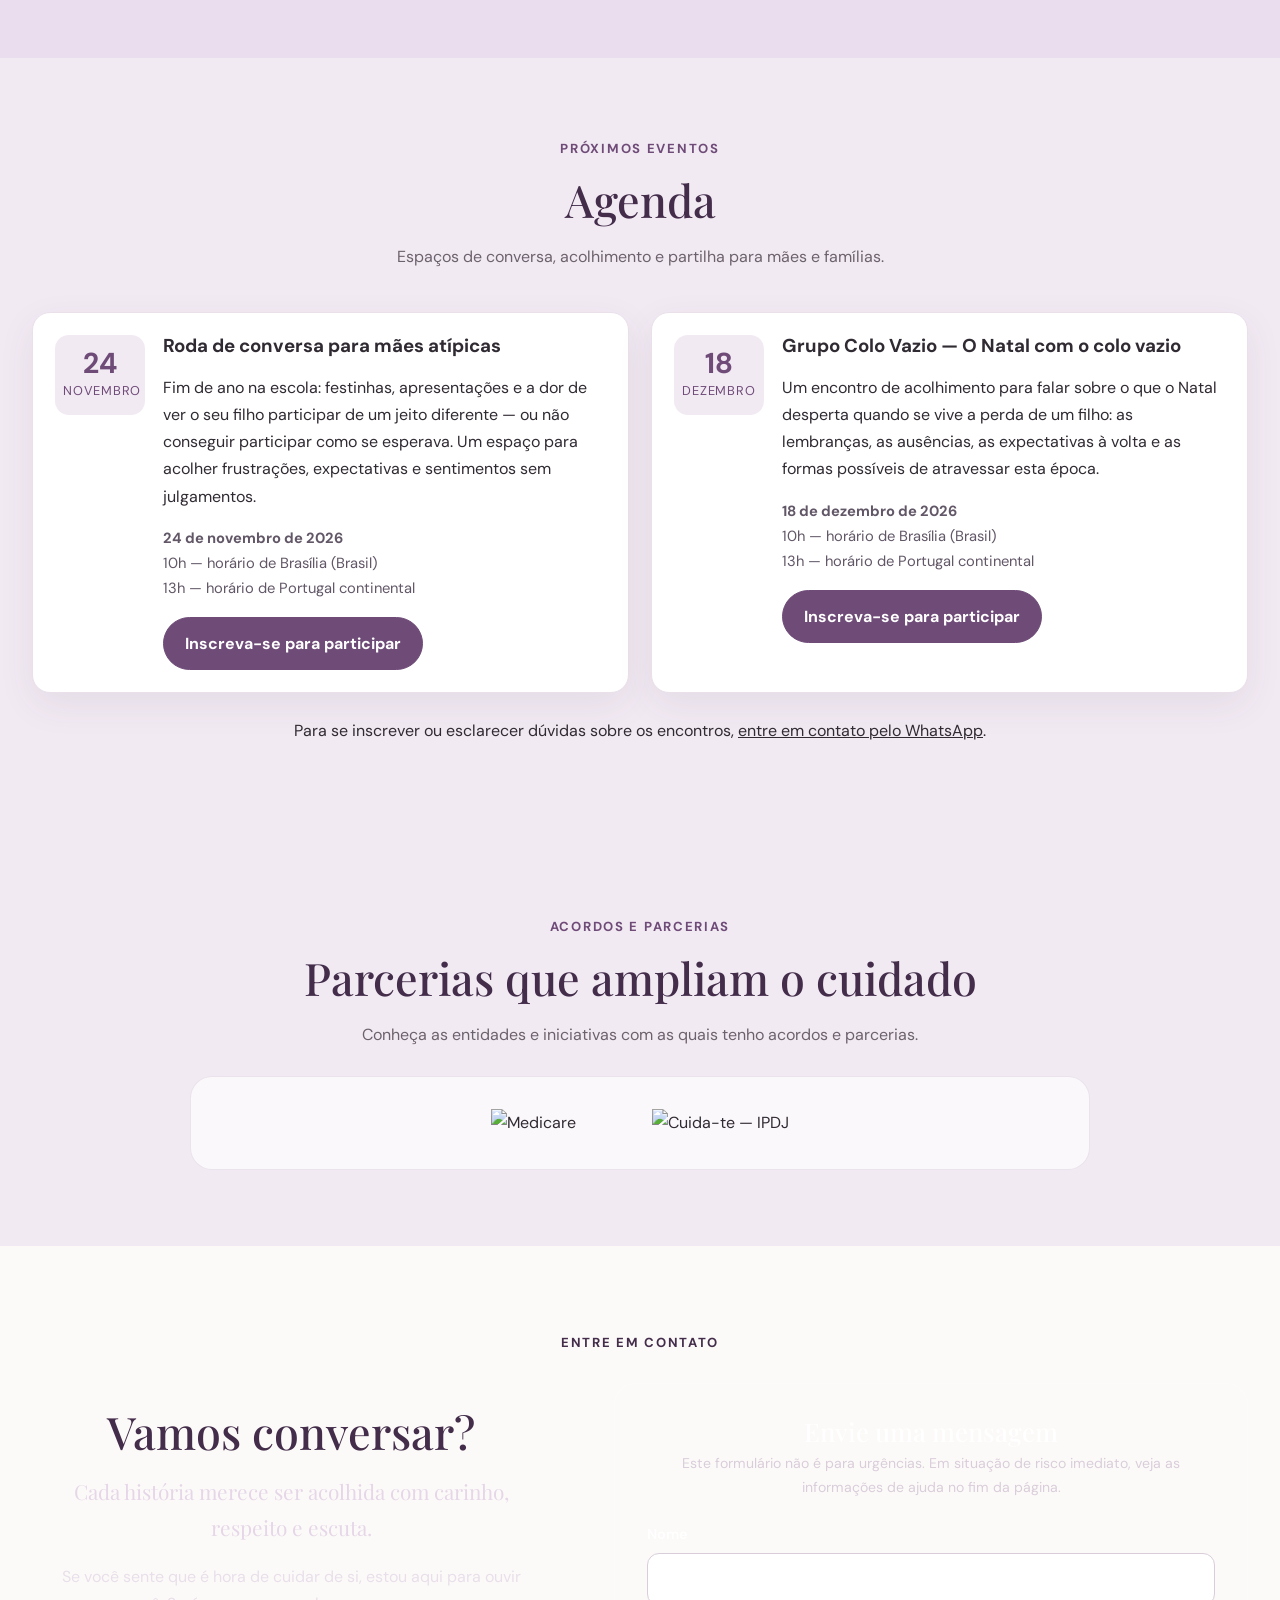
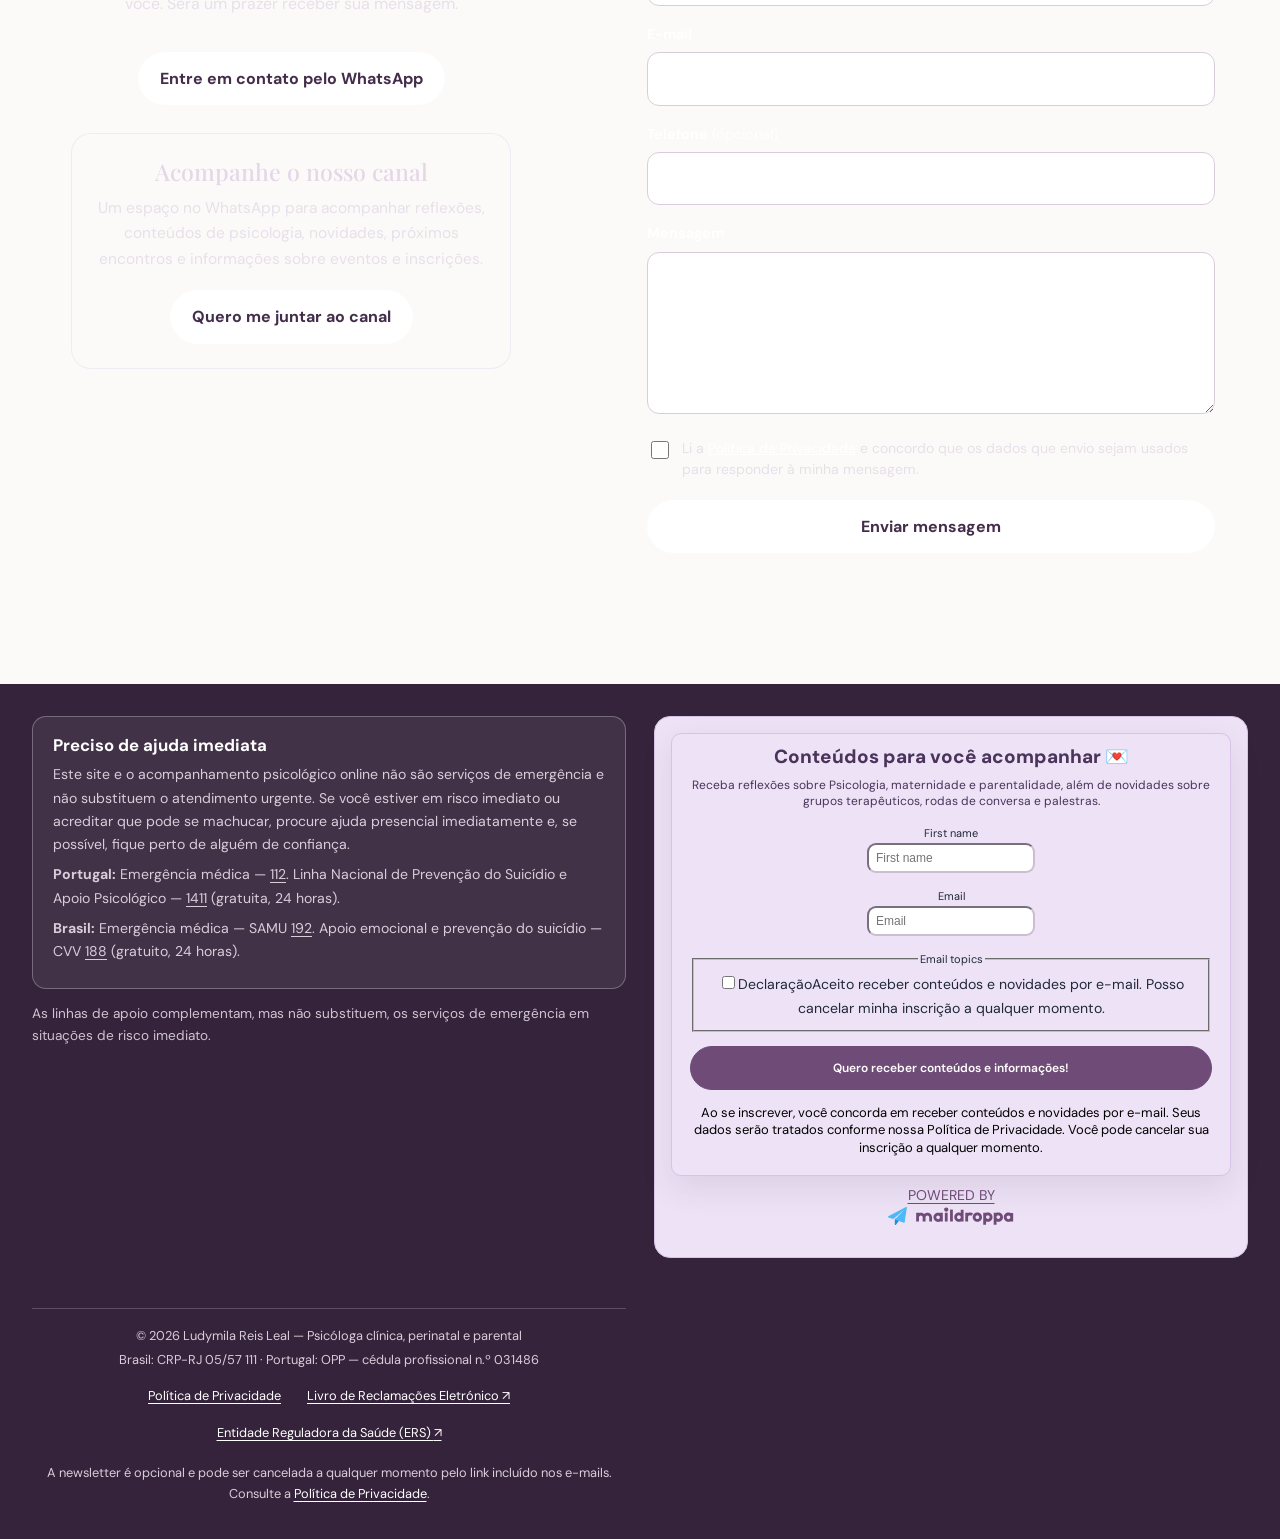
==== commit 5dae48e1: "Remove duplicate newsletter loader and refine partnerships label" ====
--- a/index.html
+++ b/index.html
@@ -14,7 +14,7 @@
 <link crossorigin="" href="https://fonts.gstatic.com" rel="preconnect"/>
 <link href="https://fonts.googleapis.com/css2?family=DM+Sans:wght@400;500;600;700&amp;family=Playfair+Display:wght@500;600&amp;display=swap" rel="stylesheet"/>
 <script>document.documentElement.classList.add("js");</script>
-<link href="styles.css?v=2" rel="stylesheet"/>
+<link href="styles.css?v=3" rel="stylesheet"/>
 <link href="https://form.maildroppa.com/index.css" rel="stylesheet"/>
 <script defer src="script.js?v=1"></script>
 </head>
@@ -33,7 +33,7 @@
 <li><a href="#abordagem">Como funciona</a></li>
 <li><a href="#perguntas-frequentes">Dúvidas frequentes</a></li>
 <li><a href="#eventos">Próximos eventos</a></li>
-<li><a href="#parcerias">Parcerias</a></li>
+<li><a href="#parcerias">Acordos e Parcerias</a></li>
 <li><a href="#contatos">Entre em contato</a></li>
 <li><a class="button" href="#atendimento">Agende seu atendimento</a></li>
 </ul>
@@ -181,9 +181,9 @@
 </section><section class="plain extra-section partnerships-section" id="parcerias">
 <div class="container">
 <div class="section-heading">
-<span class="eyebrow">Parcerias</span>
-<h2>Uma rede de cuidado e apoio</h2>
-<p>Conheça as entidades e iniciativas que fazem parte desta rede de cuidado.</p>
+<span class="eyebrow">Acordos e Parcerias</span>
+<h2>Parcerias que ampliam o cuidado</h2>
+<p>Conheça as entidades e iniciativas com as quais tenho acordos e parcerias.</p>
 </div>
 <div class="partnership-logos">
 <img class="footer-logo-medicare" src="https://www.medicare.pt/assets/img/logo-medicare-oficial.svg" alt="Medicare" loading="lazy">
@@ -253,7 +253,6 @@
 </div>
 <p class="disclaimer">As linhas de apoio complementam, mas não substituem, os serviços de emergência em situações de risco imediato.</p>
 </div>
-<script async src="https://form.maildroppa.com/md-form-loader.js" data-md-form="1b662fca-73d5-49b6-bbd3-b72c9719d355"></script>
 <div class="footer-newsletter">
 <section aria-labelledby="newsletter-title" class="newsletter-section" id="newsletter">
 <div class="newsletter-shell">
--- a/styles.css
+++ b/styles.css
@@ -588,33 +588,94 @@
 }
 
 
-/* Ajustes finais da prévia — cache e hierarquia visual */
+
+
+/* Ajustes pontuais solicitados: somente a barra de navegação */
 @media (min-width: 901px) {
-  header .container.nav { width: min(1600px, calc(100% - 40px)); }
-  header .nav { min-height: 104px; gap: clamp(18px, 2.2vw, 38px); }
-  header .brand { flex-basis: 150px; }
-  header .brand img { width: 150px; max-height: 72px; }
-  header nav ul { gap: clamp(8px, .9vw, 16px); }
-  header nav ul li a:not(.button) { font-size: clamp(.88rem, .96vw, 1.02rem); }
-  header nav ul li a.button { font-size: clamp(.84rem, .9vw, .98rem); padding: 13px 18px; }
+  header .container.nav {
+    width: min(1500px, calc(100% - 32px));
+    display: flex;
+    justify-content: center;
+    gap: 0;
+    min-height: 88px;
+  }
+  header .brand { display: none; }
+  header .nav::after { display: none; }
+  header nav { width: 100%; }
+  header nav ul {
+    width: 100%;
+    display: flex;
+    align-items: stretch;
+    justify-content: space-between;
+    gap: 8px;
+  }
+  header nav ul li { display: flex; flex: 1 1 auto; }
+  header nav ul li a:not(.button) {
+    display: flex;
+    align-items: center;
+    justify-content: center;
+    width: 100%;
+    min-height: 54px;
+    padding: 10px 12px;
+    border: 1px solid rgba(111,75,120,.22);
+    border-radius: 12px;
+    background: #F2EAF3;
+    color: #432D4B;
+    font-size: .84rem;
+    font-weight: 700;
+    line-height: 1.25;
+    text-align: center;
+    text-transform: uppercase;
+    letter-spacing: .025em;
+    white-space: normal;
+  }
+  header nav ul li a:not(.button):hover {
+    background: #E5D5E9;
+    border-color: #9A7AA3;
+  }
+  header nav ul li a.button {
+    display: flex;
+    align-items: center;
+    justify-content: center;
+    min-height: 54px;
+    padding: 10px 15px;
+    border-radius: 12px;
+    font-size: .84rem;
+    line-height: 1.25;
+    white-space: normal;
+    text-align: center;
+  }
 }
 @media (max-width: 900px) {
-  header .nav { min-height: 76px; }
-}
-#inicio { background: #FCFAF8; }
-#sobre { background: #F0E6F2; }
-#acompanhamento { background: #FCFAF8; }
-#servicos-complementares { background: #EEE2F1; }
-#abordagem { background: #FCFAF8; }
-#atendimento { background: #6F4B78; }
-#perguntas-frequentes { background: #F8F4F9; }
-#redes-sociais { background: #E9DDEE; }
-#eventos, #parcerias { background: #F0E6F2; }
-#contatos { background: #34233A; }
-.footer-cols { grid-template-columns: minmax(0, 1fr) minmax(0, 1fr); align-items: start; }
-.footer-emergency-column { grid-column: 1; }
-.footer-newsletter { grid-column: 2; }
+  header .brand { display: none; }
+  header .nav { grid-template-columns: 1fr auto; }
+  header .nav::after { display: none; }
+  header nav ul li a:not(.button) { text-transform: uppercase; }
+}
+/* O restante do site mantém a largura original; apenas as seções alternam tons suaves. */
+#sobre, #servicos-complementares, #eventos, #parcerias { background: #F2EAF3; }
+#acompanhamento, #abordagem, #perguntas-frequentes { background: #FCFAF8; }
+#atendimento { background: #6F4B78; color: #fff; }
+#atendimento h2, #atendimento .eyebrow { color: #fff; }
+#atendimento p { color: #F4EDF7; }
+#atendimento .button { background: #fff; color: #6F4B78; border-color: #fff; }
+#redes-sociais { background: #E9DDEE; color: #34233A; }
+#redes-sociais .eyebrow, #redes-sociais h2 { color: #432D4B; }
+#redes-sociais .section-heading p { color: #514851; }
+#redes-sociais .social-link { background: #fff; }
+#contatos { background: #FCFAF8; color: #514851; }
+#contatos h2, #contatos .eyebrow { color: #432D4B; }
+#contatos .contact-phrase { color: #514851; }
+/* O rodapé é uma única faixa; dentro dela, só emergência e newsletter ficam em duas colunas. */
+footer { background: #34233A; color: #D9CDDA; }
+.footer-cols {
+  display: grid;
+  grid-template-columns: minmax(0, 1fr) minmax(0, 1fr);
+  gap: 28px;
+  align-items: start;
+}
+.footer-emergency-column, .footer-newsletter { min-width: 0; }
+.footer-newsletter { margin: 0; }
 @media (max-width: 850px) {
- .footer-cols { grid-template-columns: 1fr; }
- .footer-emergency-column, .footer-newsletter { grid-column: 1; }
-}
+  .footer-cols { grid-template-columns: 1fr; }
+}
